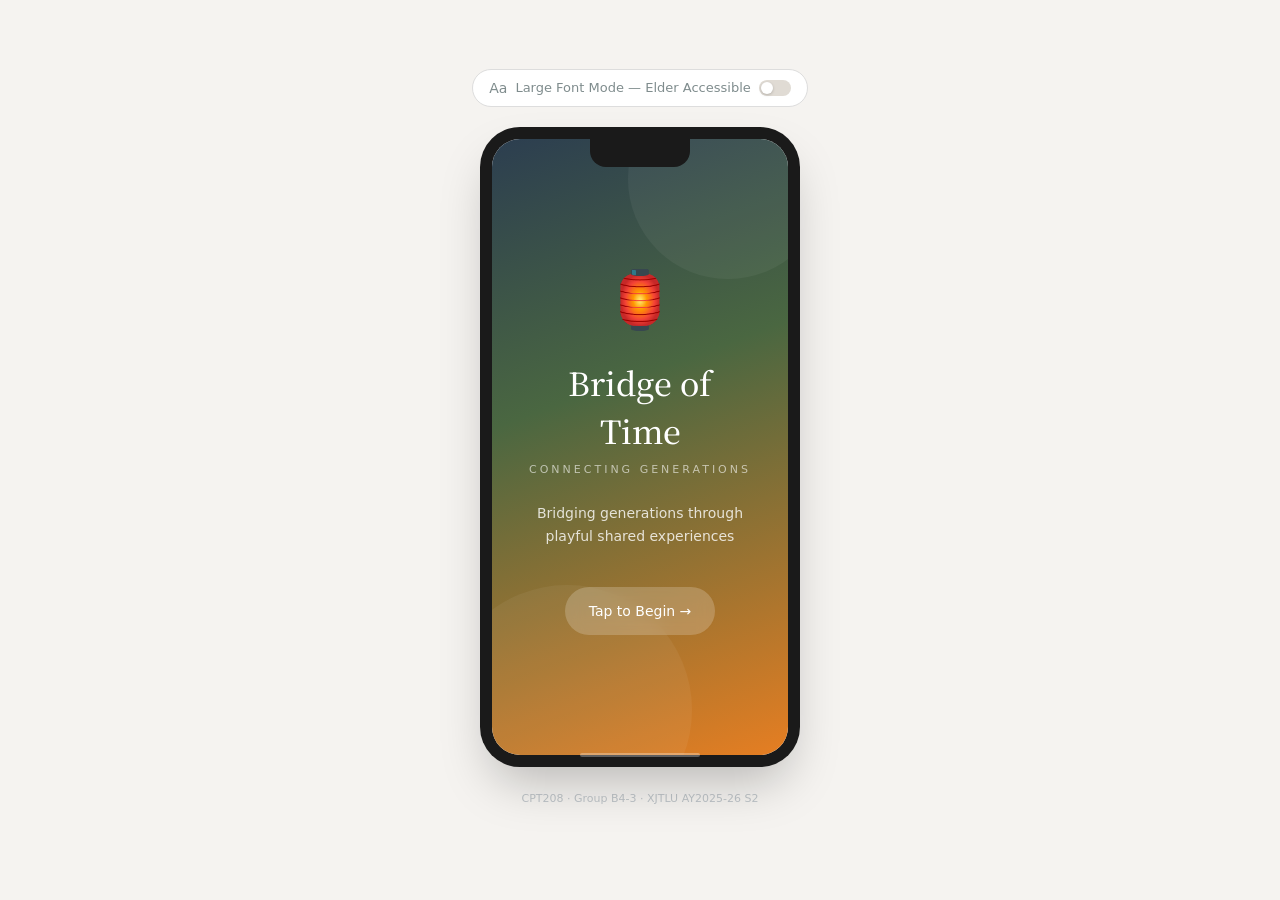
==== prototype/index.html @ b5c3f8af "Remove screen labels and navigation pills, keep only phone frame interaction" ====
<!DOCTYPE html>
  <html lang="en">
    <head>
      <meta charset="UTF-8" />
      <meta name="viewport" content="width=device-width, initial-scale=1.0" />
      <title>cpt208 time of bridge</title>
      <style>html, body { height: 100%; margin: 0; } #root { height: 100%; }</style>
      <script type="module" crossorigin src="/prototype/assets/index-Dk38SObH.js"></script>
      <link rel="stylesheet" crossorigin href="/prototype/assets/index-BLDLhWsg.css">
    </head>

    <body>
      <div id="root"></div>
    </body>
  </html>
---- prototype/assets/index-BLDLhWsg.css ----
@import"https://fonts.googleapis.com/css2?family=Noto+Serif+SC:wght@400;600;700&family=Inter:wght@300;400;500;600;700&display=swap";/*! tailwindcss v4.1.12 | MIT License | https://tailwindcss.com */@layer properties{@supports (((-webkit-hyphens:none)) and (not (margin-trim:inline))) or ((-moz-orient:inline) and (not (color:rgb(from red r g b)))){*,:before,:after,::backdrop{--tw-translate-x:0;--tw-translate-y:0;--tw-translate-z:0;--tw-rotate-x:initial;--tw-rotate-y:initial;--tw-rotate-z:initial;--tw-skew-x:initial;--tw-skew-y:initial;--tw-space-x-reverse:0;--tw-border-style:solid;--tw-gradient-position:initial;--tw-gradient-from:#0000;--tw-gradient-via:#0000;--tw-gradient-to:#0000;--tw-gradient-stops:initial;--tw-gradient-via-stops:initial;--tw-gradient-from-position:0%;--tw-gradient-via-position:50%;--tw-gradient-to-position:100%;--tw-leading:initial;--tw-font-weight:initial;--tw-tracking:initial;--tw-ordinal:initial;--tw-slashed-zero:initial;--tw-numeric-figure:initial;--tw-numeric-spacing:initial;--tw-numeric-fraction:initial;--tw-shadow:0 0 #0000;--tw-shadow-color:initial;--tw-shadow-alpha:100%;--tw-inset-shadow:0 0 #0000;--tw-inset-shadow-color:initial;--tw-inset-shadow-alpha:100%;--tw-ring-color:initial;--tw-ring-shadow:0 0 #0000;--tw-inset-ring-color:initial;--tw-inset-ring-shadow:0 0 #0000;--tw-ring-inset:initial;--tw-ring-offset-width:0px;--tw-ring-offset-color:#fff;--tw-ring-offset-shadow:0 0 #0000;--tw-outline-style:solid;--tw-backdrop-blur:initial;--tw-backdrop-brightness:initial;--tw-backdrop-contrast:initial;--tw-backdrop-grayscale:initial;--tw-backdrop-hue-rotate:initial;--tw-backdrop-invert:initial;--tw-backdrop-opacity:initial;--tw-backdrop-saturate:initial;--tw-backdrop-sepia:initial;--tw-duration:initial;--tw-ease:initial;--tw-content:"";--tw-animation-delay:0s;--tw-animation-direction:normal;--tw-animation-duration:initial;--tw-animation-fill-mode:none;--tw-animation-iteration-count:1;--tw-enter-blur:0;--tw-enter-opacity:1;--tw-enter-rotate:0;--tw-enter-scale:1;--tw-enter-translate-x:0;--tw-enter-translate-y:0;--tw-exit-blur:0;--tw-exit-opacity:1;--tw-exit-rotate:0;--tw-exit-scale:1;--tw-exit-translate-x:0;--tw-exit-translate-y:0}}}@layer theme{:root,:host{--font-sans:ui-sans-serif,system-ui,sans-serif,"Apple Color Emoji","Segoe UI Emoji","Segoe UI Symbol","Noto Color Emoji";--font-mono:ui-monospace,SFMono-Regular,Menlo,Monaco,Consolas,"Liberation Mono","Courier New",monospace;--color-gray-100:oklch(96.7% .003 264.542);--color-black:#000;--color-white:#fff;--spacing:.25rem;--container-sm:24rem;--container-lg:32rem;--text-xs:.75rem;--text-xs--line-height:calc(1/.75);--text-sm:.875rem;--text-sm--line-height:calc(1.25/.875);--text-base:1rem;--text-base--line-height: 1.5 ;--text-lg:1.125rem;--text-lg--line-height:calc(1.75/1.125);--text-xl:1.25rem;--text-2xl:1.5rem;--font-weight-normal:400;--font-weight-medium:500;--font-weight-semibold:600;--tracking-tight:-.025em;--tracking-wide:.025em;--tracking-widest:.1em;--leading-relaxed:1.625;--radius-xs:.125rem;--radius-2xl:1rem;--ease-in-out:cubic-bezier(.4,0,.2,1);--animate-pulse:pulse 2s cubic-bezier(.4,0,.6,1)infinite;--blur-sm:8px;--aspect-video:16/9;--default-transition-duration:.15s;--default-transition-timing-function:cubic-bezier(.4,0,.2,1);--default-font-family:var(--font-sans);--default-mono-font-family:var(--font-mono);--color-border:var(--border)}}@layer base{*,:after,:before,::backdrop{box-sizing:border-box;border:0 solid;margin:0;padding:0}::file-selector-button{box-sizing:border-box;border:0 solid;margin:0;padding:0}html,:host{-webkit-text-size-adjust:100%;-moz-tab-size:4;tab-size:4;line-height:1.5;font-family:var(--default-font-family,ui-sans-serif,system-ui,sans-serif,"Apple Color Emoji","Segoe UI Emoji","Segoe UI Symbol","Noto Color Emoji");font-feature-settings:var(--default-font-feature-settings,normal);font-variation-settings:var(--default-font-variation-settings,normal);-webkit-tap-highlight-color:transparent}hr{height:0;color:inherit;border-top-width:1px}abbr:where([title]){-webkit-text-decoration:underline dotted;text-decoration:underline dotted}h1,h2,h3,h4,h5,h6{font-size:inherit;font-weight:inherit}a{color:inherit;-webkit-text-decoration:inherit;text-decoration:inherit}b,strong{font-weight:bolder}code,kbd,samp,pre{font-family:var(--default-mono-font-family,ui-monospace,SFMono-Regular,Menlo,Monaco,Consolas,"Liberation Mono","Courier New",monospace);font-feature-settings:var(--default-mono-font-feature-settings,normal);font-variation-settings:var(--default-mono-font-variation-settings,normal);font-size:1em}small{font-size:80%}sub,sup{vertical-align:baseline;font-size:75%;line-height:0;position:relative}sub{bottom:-.25em}sup{top:-.5em}table{text-indent:0;border-color:inherit;border-collapse:collapse}:-moz-focusring{outline:auto}progress{vertical-align:baseline}summary{display:list-item}ol,ul,menu{list-style:none}img,svg,video,canvas,audio,iframe,embed,object{vertical-align:middle;display:block}img,video{max-width:100%;height:auto}button,input,select,optgroup,textarea{font:inherit;font-feature-settings:inherit;font-variation-settings:inherit;letter-spacing:inherit;color:inherit;opacity:1;background-color:#0000;border-radius:0}::file-selector-button{font:inherit;font-feature-settings:inherit;font-variation-settings:inherit;letter-spacing:inherit;color:inherit;opacity:1;background-color:#0000;border-radius:0}:where(select:is([multiple],[size])) optgroup{font-weight:bolder}:where(select:is([multiple],[size])) optgroup option{padding-inline-start:20px}::file-selector-button{margin-inline-end:4px}::placeholder{opacity:1}@supports (not ((-webkit-appearance:-apple-pay-button))) or (contain-intrinsic-size:1px){::placeholder{color:currentColor}@supports (color:color-mix(in lab,red,red)){::placeholder{color:color-mix(in oklab,currentcolor 50%,transparent)}}}textarea{resize:vertical}::-webkit-search-decoration{-webkit-appearance:none}::-webkit-date-and-time-value{min-height:1lh;text-align:inherit}::-webkit-datetime-edit{display:inline-flex}::-webkit-datetime-edit-fields-wrapper{padding:0}::-webkit-datetime-edit{padding-block:0}::-webkit-datetime-edit-year-field{padding-block:0}::-webkit-datetime-edit-month-field{padding-block:0}::-webkit-datetime-edit-day-field{padding-block:0}::-webkit-datetime-edit-hour-field{padding-block:0}::-webkit-datetime-edit-minute-field{padding-block:0}::-webkit-datetime-edit-second-field{padding-block:0}::-webkit-datetime-edit-millisecond-field{padding-block:0}::-webkit-datetime-edit-meridiem-field{padding-block:0}::-webkit-calendar-picker-indicator{line-height:1}:-moz-ui-invalid{box-shadow:none}button,input:where([type=button],[type=reset],[type=submit]){-webkit-appearance:button;-moz-appearance:button;appearance:button}::file-selector-button{-webkit-appearance:button;-moz-appearance:button;appearance:button}::-webkit-inner-spin-button{height:auto}::-webkit-outer-spin-button{height:auto}[hidden]:where(:not([hidden=until-found])){display:none!important}*{border-color:var(--border);outline-color:var(--ring)}@supports (color:color-mix(in lab,red,red)){*{outline-color:color-mix(in oklab,var(--ring)50%,transparent)}}body{background-color:var(--background);color:var(--foreground)}html{font-size:var(--font-size)}h1{font-size:var(--text-2xl);font-weight:var(--font-weight-medium);line-height:1.5}h2{font-size:var(--text-xl);font-weight:var(--font-weight-medium);line-height:1.5}h3{font-size:var(--text-lg);font-weight:var(--font-weight-medium);line-height:1.5}h4,label,button{font-size:var(--text-base);font-weight:var(--font-weight-medium);line-height:1.5}input{font-size:var(--text-base);font-weight:var(--font-weight-normal);line-height:1.5}}@layer components;@layer utilities{.\@container\/card-header{container:card-header/inline-size}.pointer-events-none{pointer-events:none}.invisible{visibility:hidden}.sr-only{clip:rect(0,0,0,0);white-space:nowrap;border-width:0;width:1px;height:1px;margin:-1px;padding:0;position:absolute;overflow:hidden}.absolute{position:absolute}.fixed{position:fixed}.relative{position:relative}.inset-0{inset:calc(var(--spacing)*0)}.inset-x-0{inset-inline:calc(var(--spacing)*0)}.inset-y-0{inset-block:calc(var(--spacing)*0)}.-top-12{top:calc(var(--spacing)*-12)}.top-0{top:calc(var(--spacing)*0)}.top-0\.5{top:calc(var(--spacing)*.5)}.top-1\.5{top:calc(var(--spacing)*1.5)}.top-1\/2{top:50%}.top-2{top:calc(var(--spacing)*2)}.top-3{top:calc(var(--spacing)*3)}.top-3\.5{top:calc(var(--spacing)*3.5)}.top-4{top:calc(var(--spacing)*4)}.top-12{top:calc(var(--spacing)*12)}.top-\[-60px\]{top:-60px}.top-\[1px\]{top:1px}.top-\[50\%\]{top:50%}.top-\[60\%\]{top:60%}.top-full{top:100%}.-right-12{right:calc(var(--spacing)*-12)}.right-0{right:calc(var(--spacing)*0)}.right-1{right:calc(var(--spacing)*1)}.right-2{right:calc(var(--spacing)*2)}.right-3{right:calc(var(--spacing)*3)}.right-4{right:calc(var(--spacing)*4)}.right-\[-40px\]{right:-40px}.-bottom-12{bottom:calc(var(--spacing)*-12)}.bottom-0{bottom:calc(var(--spacing)*0)}.bottom-2{bottom:calc(var(--spacing)*2)}.bottom-4{bottom:calc(var(--spacing)*4)}.bottom-\[-80px\]{bottom:-80px}.bottom-\[10px\]{bottom:10px}.-left-12{left:calc(var(--spacing)*-12)}.left-0{left:calc(var(--spacing)*0)}.left-1{left:calc(var(--spacing)*1)}.left-1\/2{left:50%}.left-2{left:calc(var(--spacing)*2)}.left-4{left:calc(var(--spacing)*4)}.left-5{left:calc(var(--spacing)*5)}.left-\[-22px\]{left:-22px}.left-\[-50px\]{left:-50px}.left-\[9px\]{left:9px}.left-\[50\%\]{left:50%}.isolate{isolation:isolate}.z-10{z-index:10}.z-20{z-index:20}.z-30{z-index:30}.z-50{z-index:50}.z-\[1\]{z-index:1}.col-start-2{grid-column-start:2}.row-span-2{grid-row:span 2/span 2}.row-start-1{grid-row-start:1}.-mx-1{margin-inline:calc(var(--spacing)*-1)}.mx-2{margin-inline:calc(var(--spacing)*2)}.mx-3\.5{margin-inline:calc(var(--spacing)*3.5)}.mx-auto{margin-inline:auto}.my-0\.5{margin-block:calc(var(--spacing)*.5)}.my-1{margin-block:calc(var(--spacing)*1)}.my-4{margin-block:calc(var(--spacing)*4)}.-mt-3{margin-top:calc(var(--spacing)*-3)}.-mt-4{margin-top:calc(var(--spacing)*-4)}.mt-0\.5{margin-top:calc(var(--spacing)*.5)}.mt-1{margin-top:calc(var(--spacing)*1)}.mt-1\.5{margin-top:calc(var(--spacing)*1.5)}.mt-2{margin-top:calc(var(--spacing)*2)}.mt-3{margin-top:calc(var(--spacing)*3)}.mt-4{margin-top:calc(var(--spacing)*4)}.mt-auto{margin-top:auto}.mr-2{margin-right:calc(var(--spacing)*2)}.mb-1{margin-bottom:calc(var(--spacing)*1)}.mb-2{margin-bottom:calc(var(--spacing)*2)}.mb-3{margin-bottom:calc(var(--spacing)*3)}.mb-4{margin-bottom:calc(var(--spacing)*4)}.mb-6{margin-bottom:calc(var(--spacing)*6)}.mb-10{margin-bottom:calc(var(--spacing)*10)}.-ml-4{margin-left:calc(var(--spacing)*-4)}.ml-1{margin-left:calc(var(--spacing)*1)}.ml-auto{margin-left:auto}.line-clamp-1{-webkit-line-clamp:1;-webkit-box-orient:vertical;display:-webkit-box;overflow:hidden}.line-clamp-2{-webkit-line-clamp:2;-webkit-box-orient:vertical;display:-webkit-box;overflow:hidden}.block{display:block}.flex{display:flex}.grid{display:grid}.hidden{display:none}.inline-block{display:inline-block}.inline-flex{display:inline-flex}.table{display:table}.table-caption{display:table-caption}.table-cell{display:table-cell}.table-row{display:table-row}.field-sizing-content{field-sizing:content}.aspect-square{aspect-ratio:1}.aspect-video{aspect-ratio:var(--aspect-video)}.size-2{width:calc(var(--spacing)*2);height:calc(var(--spacing)*2)}.size-2\.5{width:calc(var(--spacing)*2.5);height:calc(var(--spacing)*2.5)}.size-3{width:calc(var(--spacing)*3);height:calc(var(--spacing)*3)}.size-3\.5{width:calc(var(--spacing)*3.5);height:calc(var(--spacing)*3.5)}.size-4{width:calc(var(--spacing)*4);height:calc(var(--spacing)*4)}.size-7{width:calc(var(--spacing)*7);height:calc(var(--spacing)*7)}.size-8{width:calc(var(--spacing)*8);height:calc(var(--spacing)*8)}.size-9{width:calc(var(--spacing)*9);height:calc(var(--spacing)*9)}.size-10{width:calc(var(--spacing)*10);height:calc(var(--spacing)*10)}.size-full{width:100%;height:100%}.h-1\.5{height:calc(var(--spacing)*1.5)}.h-2{height:calc(var(--spacing)*2)}.h-2\.5{height:calc(var(--spacing)*2.5)}.h-3{height:calc(var(--spacing)*3)}.h-4{height:calc(var(--spacing)*4)}.h-5{height:calc(var(--spacing)*5)}.h-7{height:calc(var(--spacing)*7)}.h-8{height:calc(var(--spacing)*8)}.h-9{height:calc(var(--spacing)*9)}.h-10{height:calc(var(--spacing)*10)}.h-12{height:calc(var(--spacing)*12)}.h-\[1\.15rem\]{height:1.15rem}.h-\[4px\]{height:4px}.h-\[14px\]{height:14px}.h-\[28px\]{height:28px}.h-\[100px\]{height:100px}.h-\[200px\]{height:200px}.h-\[250px\]{height:250px}.h-\[calc\(100\%-1px\)\]{height:calc(100% - 1px)}.h-\[var\(--radix-navigation-menu-viewport-height\)\]{height:var(--radix-navigation-menu-viewport-height)}.h-\[var\(--radix-select-trigger-height\)\]{height:var(--radix-select-trigger-height)}.h-auto{height:auto}.h-full{height:100%}.h-px{height:1px}.h-svh{height:100svh}.max-h-\(--radix-context-menu-content-available-height\){max-height:var(--radix-context-menu-content-available-height)}.max-h-\(--radix-dropdown-menu-content-available-height\){max-height:var(--radix-dropdown-menu-content-available-height)}.max-h-\(--radix-select-content-available-height\){max-height:var(--radix-select-content-available-height)}.max-h-\[300px\]{max-height:300px}.min-h-0{min-height:calc(var(--spacing)*0)}.min-h-4{min-height:calc(var(--spacing)*4)}.min-h-16{min-height:calc(var(--spacing)*16)}.min-h-screen{min-height:100vh}.min-h-svh{min-height:100svh}.w-\(--sidebar-width\){width:var(--sidebar-width)}.w-0{width:calc(var(--spacing)*0)}.w-1{width:calc(var(--spacing)*1)}.w-2{width:calc(var(--spacing)*2)}.w-2\.5{width:calc(var(--spacing)*2.5)}.w-3{width:calc(var(--spacing)*3)}.w-3\/4{width:75%}.w-4{width:calc(var(--spacing)*4)}.w-5{width:calc(var(--spacing)*5)}.w-8{width:calc(var(--spacing)*8)}.w-9{width:calc(var(--spacing)*9)}.w-64{width:calc(var(--spacing)*64)}.w-72{width:calc(var(--spacing)*72)}.w-\[2px\]{width:2px}.w-\[14px\]{width:14px}.w-\[100px\]{width:100px}.w-\[120px\]{width:120px}.w-\[200px\]{width:200px}.w-\[250px\]{width:250px}.w-auto{width:auto}.w-fit{width:fit-content}.w-full{width:100%}.w-max{width:max-content}.w-px{width:1px}.max-w-\(--skeleton-width\){max-width:var(--skeleton-width)}.max-w-\[340px\]{max-width:340px}.max-w-\[calc\(100\%-2rem\)\]{max-width:calc(100% - 2rem)}.max-w-max{max-width:max-content}.min-w-0{min-width:calc(var(--spacing)*0)}.min-w-5{min-width:calc(var(--spacing)*5)}.min-w-8{min-width:calc(var(--spacing)*8)}.min-w-9{min-width:calc(var(--spacing)*9)}.min-w-10{min-width:calc(var(--spacing)*10)}.min-w-\[8rem\]{min-width:8rem}.min-w-\[12rem\]{min-width:12rem}.min-w-\[var\(--radix-select-trigger-width\)\]{min-width:var(--radix-select-trigger-width)}.flex-1{flex:1}.flex-shrink-0,.shrink-0{flex-shrink:0}.grow{flex-grow:1}.grow-0{flex-grow:0}.basis-full{flex-basis:100%}.caption-bottom{caption-side:bottom}.border-collapse{border-collapse:collapse}.origin-\(--radix-context-menu-content-transform-origin\){transform-origin:var(--radix-context-menu-content-transform-origin)}.origin-\(--radix-dropdown-menu-content-transform-origin\){transform-origin:var(--radix-dropdown-menu-content-transform-origin)}.origin-\(--radix-hover-card-content-transform-origin\){transform-origin:var(--radix-hover-card-content-transform-origin)}.origin-\(--radix-menubar-content-transform-origin\){transform-origin:var(--radix-menubar-content-transform-origin)}.origin-\(--radix-popover-content-transform-origin\){transform-origin:var(--radix-popover-content-transform-origin)}.origin-\(--radix-select-content-transform-origin\){transform-origin:var(--radix-select-content-transform-origin)}.origin-\(--radix-tooltip-content-transform-origin\){transform-origin:var(--radix-tooltip-content-transform-origin)}.-translate-x-1\/2{--tw-translate-x: -50% ;translate:var(--tw-translate-x)var(--tw-translate-y)}.-translate-x-px{--tw-translate-x:-1px;translate:var(--tw-translate-x)var(--tw-translate-y)}.translate-x-\[-50\%\]{--tw-translate-x:-50%;translate:var(--tw-translate-x)var(--tw-translate-y)}.translate-x-px{--tw-translate-x:1px;translate:var(--tw-translate-x)var(--tw-translate-y)}.-translate-y-1\/2{--tw-translate-y: -50% ;translate:var(--tw-translate-x)var(--tw-translate-y)}.translate-y-0\.5{--tw-translate-y:calc(var(--spacing)*.5);translate:var(--tw-translate-x)var(--tw-translate-y)}.translate-y-\[-50\%\]{--tw-translate-y:-50%;translate:var(--tw-translate-x)var(--tw-translate-y)}.translate-y-\[calc\(-50\%_-_2px\)\]{--tw-translate-y: calc(-50% - 2px) ;translate:var(--tw-translate-x)var(--tw-translate-y)}.rotate-45{rotate:45deg}.rotate-90{rotate:90deg}.transform{transform:var(--tw-rotate-x,)var(--tw-rotate-y,)var(--tw-rotate-z,)var(--tw-skew-x,)var(--tw-skew-y,)}.animate-caret-blink{animation:1.25s ease-out infinite caret-blink}.animate-in{animation:enter var(--tw-animation-duration,var(--tw-duration,.15s))var(--tw-ease,ease)var(--tw-animation-delay,0s)var(--tw-animation-iteration-count,1)var(--tw-animation-direction,normal)var(--tw-animation-fill-mode,none)}.animate-pulse{animation:var(--animate-pulse)}.cursor-default{cursor:default}.cursor-pointer{cursor:pointer}.touch-none{touch-action:none}.resize-none{resize:none}.scroll-my-1{scroll-margin-block:calc(var(--spacing)*1)}.scroll-py-1{scroll-padding-block:calc(var(--spacing)*1)}.list-none{list-style-type:none}.auto-rows-min{grid-auto-rows:min-content}.grid-cols-2{grid-template-columns:repeat(2,minmax(0,1fr))}.grid-cols-\[0_1fr\]{grid-template-columns:0 1fr}.grid-rows-\[auto_auto\]{grid-template-rows:auto auto}.flex-col{flex-direction:column}.flex-col-reverse{flex-direction:column-reverse}.flex-row{flex-direction:row}.flex-wrap{flex-wrap:wrap}.items-center{align-items:center}.items-end{align-items:flex-end}.items-start{align-items:flex-start}.items-stretch{align-items:stretch}.justify-around{justify-content:space-around}.justify-between{justify-content:space-between}.justify-center{justify-content:center}.justify-items-start{justify-items:start}.gap-0\.5{gap:calc(var(--spacing)*.5)}.gap-1{gap:calc(var(--spacing)*1)}.gap-1\.5{gap:calc(var(--spacing)*1.5)}.gap-2{gap:calc(var(--spacing)*2)}.gap-2\.5{gap:calc(var(--spacing)*2.5)}.gap-3{gap:calc(var(--spacing)*3)}.gap-4{gap:calc(var(--spacing)*4)}.gap-6{gap:calc(var(--spacing)*6)}:where(.space-x-1>:not(:last-child)){--tw-space-x-reverse:0;margin-inline-start:calc(calc(var(--spacing)*1)*var(--tw-space-x-reverse));margin-inline-end:calc(calc(var(--spacing)*1)*calc(1 - var(--tw-space-x-reverse)))}.gap-y-0\.5{row-gap:calc(var(--spacing)*.5)}.self-start{align-self:flex-start}.justify-self-end{justify-self:flex-end}.overflow-auto{overflow:auto}.overflow-hidden{overflow:hidden}.overflow-x-auto{overflow-x:auto}.overflow-x-hidden{overflow-x:hidden}.overflow-y-auto{overflow-y:auto}.rounded-2xl{border-radius:var(--radius-2xl)}.rounded-\[2px\]{border-radius:2px}.rounded-\[4px\]{border-radius:4px}.rounded-\[28px\]{border-radius:28px}.rounded-\[40px\]{border-radius:40px}.rounded-\[inherit\]{border-radius:inherit}.rounded-full{border-radius:3.40282e38px}.rounded-lg{border-radius:var(--radius)}.rounded-md{border-radius:calc(var(--radius) - 2px)}.rounded-none{border-radius:0}.rounded-sm{border-radius:calc(var(--radius) - 4px)}.rounded-xl{border-radius:calc(var(--radius) + 4px)}.rounded-xs{border-radius:var(--radius-xs)}.rounded-tl-sm{border-top-left-radius:calc(var(--radius) - 4px)}.rounded-b-2xl{border-bottom-right-radius:var(--radius-2xl);border-bottom-left-radius:var(--radius-2xl)}.border{border-style:var(--tw-border-style);border-width:1px}.border-0{border-style:var(--tw-border-style);border-width:0}.border-2{border-style:var(--tw-border-style);border-width:2px}.border-\[1\.5px\]{border-style:var(--tw-border-style);border-width:1.5px}.border-y{border-block-style:var(--tw-border-style);border-block-width:1px}.border-t{border-top-style:var(--tw-border-style);border-top-width:1px}.border-r{border-right-style:var(--tw-border-style);border-right-width:1px}.border-b{border-bottom-style:var(--tw-border-style);border-bottom-width:1px}.border-l{border-left-style:var(--tw-border-style);border-left-width:1px}.border-dashed{--tw-border-style:dashed;border-style:dashed}.border-solid{--tw-border-style:solid;border-style:solid}.border-\(--color-border\){border-color:var(--color-border)}.border-\[\#8e44ad\]\/30{border-color:#8e44ad4d}.border-\[\#e67e22\]{border-color:#e67e22}.border-\[\#e67e22\]\/20{border-color:#e67e2233}.border-\[\#e67e22\]\/30{border-color:#e67e224d}.border-\[\#eee\]{border-color:#eee}.border-\[\#faf8f5\]{border-color:#faf8f5}.border-border\/50{border-color:var(--border)}@supports (color:color-mix(in lab,red,red)){.border-border\/50{border-color:color-mix(in oklab,var(--border)50%,transparent)}}.border-input{border-color:var(--input)}.border-primary{border-color:var(--primary)}.border-sidebar-border{border-color:var(--sidebar-border)}.border-transparent{border-color:#0000}.border-t-transparent{border-top-color:#0000}.border-l-transparent{border-left-color:#0000}.bg-\(--color-bg\){background-color:var(--color-bg)}.bg-\[\#1a1a1a\]{background-color:#1a1a1a}.bg-\[\#2c3e50\]{background-color:#2c3e50}.bg-\[\#8e44ad\]{background-color:#8e44ad}.bg-\[\#27ae60\]{background-color:#27ae60}.bg-\[\#e67e22\]{background-color:#e67e22}.bg-\[\#e67e22\]\/20{background-color:#e67e2233}.bg-\[\#e74c3c\]{background-color:#e74c3c}.bg-\[\#ecf0f1\]{background-color:#ecf0f1}.bg-\[\#f0faf4\]{background-color:#f0faf4}.bg-\[\#f5f3f0\]{background-color:#f5f3f0}.bg-\[\#f9f0ff\]{background-color:#f9f0ff}.bg-\[\#faf8f5\]{background-color:#faf8f5}.bg-\[\#fff3e0\]{background-color:#fff3e0}.bg-\[\#fff8f0\]{background-color:#fff8f0}.bg-accent{background-color:var(--accent)}.bg-background{background-color:var(--background)}.bg-black\/30{background-color:#0000004d}@supports (color:color-mix(in lab,red,red)){.bg-black\/30{background-color:color-mix(in oklab,var(--color-black)30%,transparent)}}.bg-black\/40{background-color:#0006}@supports (color:color-mix(in lab,red,red)){.bg-black\/40{background-color:color-mix(in oklab,var(--color-black)40%,transparent)}}.bg-black\/50{background-color:#00000080}@supports (color:color-mix(in lab,red,red)){.bg-black\/50{background-color:color-mix(in oklab,var(--color-black)50%,transparent)}}.bg-black\/80{background-color:#000c}@supports (color:color-mix(in lab,red,red)){.bg-black\/80{background-color:color-mix(in oklab,var(--color-black)80%,transparent)}}.bg-border{background-color:var(--border)}.bg-card{background-color:var(--card)}.bg-destructive{background-color:var(--destructive)}.bg-foreground{background-color:var(--foreground)}.bg-gray-100{background-color:var(--color-gray-100)}.bg-input-background{background-color:var(--input-background)}.bg-muted,.bg-muted\/50{background-color:var(--muted)}@supports (color:color-mix(in lab,red,red)){.bg-muted\/50{background-color:color-mix(in oklab,var(--muted)50%,transparent)}}.bg-popover{background-color:var(--popover)}.bg-primary,.bg-primary\/20{background-color:var(--primary)}@supports (color:color-mix(in lab,red,red)){.bg-primary\/20{background-color:color-mix(in oklab,var(--primary)20%,transparent)}}.bg-secondary{background-color:var(--secondary)}.bg-sidebar{background-color:var(--sidebar)}.bg-sidebar-border{background-color:var(--sidebar-border)}.bg-transparent{background-color:#0000}.bg-white{background-color:var(--color-white)}.bg-white\/5{background-color:#ffffff0d}@supports (color:color-mix(in lab,red,red)){.bg-white\/5{background-color:color-mix(in oklab,var(--color-white)5%,transparent)}}.bg-white\/20{background-color:#fff3}@supports (color:color-mix(in lab,red,red)){.bg-white\/20{background-color:color-mix(in oklab,var(--color-white)20%,transparent)}}.bg-white\/30{background-color:#ffffff4d}@supports (color:color-mix(in lab,red,red)){.bg-white\/30{background-color:color-mix(in oklab,var(--color-white)30%,transparent)}}.bg-gradient-to-r{--tw-gradient-position:to right in oklab;background-image:linear-gradient(var(--tw-gradient-stops))}.bg-gradient-to-t{--tw-gradient-position:to top in oklab;background-image:linear-gradient(var(--tw-gradient-stops))}.from-black\/50{--tw-gradient-from:#00000080}@supports (color:color-mix(in lab,red,red)){.from-black\/50{--tw-gradient-from:color-mix(in oklab,var(--color-black)50%,transparent)}}.from-black\/50{--tw-gradient-stops:var(--tw-gradient-via-stops,var(--tw-gradient-position),var(--tw-gradient-from)var(--tw-gradient-from-position),var(--tw-gradient-to)var(--tw-gradient-to-position))}.from-black\/60{--tw-gradient-from:#0009}@supports (color:color-mix(in lab,red,red)){.from-black\/60{--tw-gradient-from:color-mix(in oklab,var(--color-black)60%,transparent)}}.from-black\/60{--tw-gradient-stops:var(--tw-gradient-via-stops,var(--tw-gradient-position),var(--tw-gradient-from)var(--tw-gradient-from-position),var(--tw-gradient-to)var(--tw-gradient-to-position))}.to-transparent{--tw-gradient-to:transparent;--tw-gradient-stops:var(--tw-gradient-via-stops,var(--tw-gradient-position),var(--tw-gradient-from)var(--tw-gradient-from-position),var(--tw-gradient-to)var(--tw-gradient-to-position))}.fill-current{fill:currentColor}.fill-primary{fill:var(--primary)}.object-cover{object-fit:cover}.p-0{padding:calc(var(--spacing)*0)}.p-1{padding:calc(var(--spacing)*1)}.p-2{padding:calc(var(--spacing)*2)}.p-3{padding:calc(var(--spacing)*3)}.p-4{padding:calc(var(--spacing)*4)}.p-5{padding:calc(var(--spacing)*5)}.p-6{padding:calc(var(--spacing)*6)}.p-\[3px\]{padding:3px}.p-px{padding:1px}.px-1{padding-inline:calc(var(--spacing)*1)}.px-1\.5{padding-inline:calc(var(--spacing)*1.5)}.px-2{padding-inline:calc(var(--spacing)*2)}.px-2\.5{padding-inline:calc(var(--spacing)*2.5)}.px-3{padding-inline:calc(var(--spacing)*3)}.px-4{padding-inline:calc(var(--spacing)*4)}.px-5{padding-inline:calc(var(--spacing)*5)}.px-6{padding-inline:calc(var(--spacing)*6)}.px-8{padding-inline:calc(var(--spacing)*8)}.py-0\.5{padding-block:calc(var(--spacing)*.5)}.py-1{padding-block:calc(var(--spacing)*1)}.py-1\.5{padding-block:calc(var(--spacing)*1.5)}.py-2{padding-block:calc(var(--spacing)*2)}.py-3{padding-block:calc(var(--spacing)*3)}.py-4{padding-block:calc(var(--spacing)*4)}.py-5{padding-block:calc(var(--spacing)*5)}.py-6{padding-block:calc(var(--spacing)*6)}.pt-0{padding-top:calc(var(--spacing)*0)}.pt-1{padding-top:calc(var(--spacing)*1)}.pt-3{padding-top:calc(var(--spacing)*3)}.pt-4{padding-top:calc(var(--spacing)*4)}.pt-6{padding-top:calc(var(--spacing)*6)}.pt-12{padding-top:calc(var(--spacing)*12)}.pr-2{padding-right:calc(var(--spacing)*2)}.pr-2\.5{padding-right:calc(var(--spacing)*2.5)}.pr-8{padding-right:calc(var(--spacing)*8)}.pb-3{padding-bottom:calc(var(--spacing)*3)}.pb-4{padding-bottom:calc(var(--spacing)*4)}.pb-5{padding-bottom:calc(var(--spacing)*5)}.pb-6{padding-bottom:calc(var(--spacing)*6)}.pl-2{padding-left:calc(var(--spacing)*2)}.pl-4{padding-left:calc(var(--spacing)*4)}.pl-6{padding-left:calc(var(--spacing)*6)}.pl-8{padding-left:calc(var(--spacing)*8)}.text-center{text-align:center}.text-left{text-align:left}.text-right{text-align:right}.align-middle{vertical-align:middle}.font-mono{font-family:var(--font-mono)}.text-base{font-size:var(--text-base);line-height:var(--tw-leading,var(--text-base--line-height))}.text-lg{font-size:var(--text-lg);line-height:var(--tw-leading,var(--text-lg--line-height))}.text-sm{font-size:var(--text-sm);line-height:var(--tw-leading,var(--text-sm--line-height))}.text-xs{font-size:var(--text-xs);line-height:var(--tw-leading,var(--text-xs--line-height))}.text-\[0\.8rem\]{font-size:.8rem}.text-\[11px\]{font-size:11px}.text-\[13px\]{font-size:13px}.leading-none{--tw-leading:1;line-height:1}.font-medium{--tw-font-weight:var(--font-weight-medium);font-weight:var(--font-weight-medium)}.font-normal{--tw-font-weight:var(--font-weight-normal);font-weight:var(--font-weight-normal)}.font-semibold{--tw-font-weight:var(--font-weight-semibold);font-weight:var(--font-weight-semibold)}.tracking-\[2px\]{--tw-tracking:2px;letter-spacing:2px}.tracking-tight{--tw-tracking:var(--tracking-tight);letter-spacing:var(--tracking-tight)}.tracking-wide{--tw-tracking:var(--tracking-wide);letter-spacing:var(--tracking-wide)}.tracking-widest{--tw-tracking:var(--tracking-widest);letter-spacing:var(--tracking-widest)}.text-balance{text-wrap:balance}.break-words{overflow-wrap:break-word}.whitespace-nowrap{white-space:nowrap}.text-\[\#2c3e50\]{color:#2c3e50}.text-\[\#7f8c8d\]{color:#7f8c8d}.text-\[\#8e44ad\]{color:#8e44ad}.text-\[\#27ae60\]{color:#27ae60}.text-\[\#bdc3c7\]{color:#bdc3c7}.text-\[\#e67e22\]{color:#e67e22}.text-\[\#e74c3c\]{color:#e74c3c}.text-accent-foreground{color:var(--accent-foreground)}.text-card-foreground{color:var(--card-foreground)}.text-current{color:currentColor}.text-destructive{color:var(--destructive)}.text-foreground{color:var(--foreground)}.text-muted-foreground{color:var(--muted-foreground)}.text-popover-foreground{color:var(--popover-foreground)}.text-primary{color:var(--primary)}.text-primary-foreground{color:var(--primary-foreground)}.text-secondary-foreground{color:var(--secondary-foreground)}.text-sidebar-foreground,.text-sidebar-foreground\/70{color:var(--sidebar-foreground)}@supports (color:color-mix(in lab,red,red)){.text-sidebar-foreground\/70{color:color-mix(in oklab,var(--sidebar-foreground)70%,transparent)}}.text-white{color:var(--color-white)}.text-white\/60{color:#fff9}@supports (color:color-mix(in lab,red,red)){.text-white\/60{color:color-mix(in oklab,var(--color-white)60%,transparent)}}.text-white\/70{color:#ffffffb3}@supports (color:color-mix(in lab,red,red)){.text-white\/70{color:color-mix(in oklab,var(--color-white)70%,transparent)}}.text-white\/75{color:#ffffffbf}@supports (color:color-mix(in lab,red,red)){.text-white\/75{color:color-mix(in oklab,var(--color-white)75%,transparent)}}.text-white\/80{color:#fffc}@supports (color:color-mix(in lab,red,red)){.text-white\/80{color:color-mix(in oklab,var(--color-white)80%,transparent)}}.text-white\/90{color:#ffffffe6}@supports (color:color-mix(in lab,red,red)){.text-white\/90{color:color-mix(in oklab,var(--color-white)90%,transparent)}}.uppercase{text-transform:uppercase}.tabular-nums{--tw-numeric-spacing:tabular-nums;font-variant-numeric:var(--tw-ordinal,)var(--tw-slashed-zero,)var(--tw-numeric-figure,)var(--tw-numeric-spacing,)var(--tw-numeric-fraction,)}.line-through{text-decoration-line:line-through}.underline-offset-4{text-underline-offset:4px}.opacity-30{opacity:.3}.opacity-50{opacity:.5}.opacity-70{opacity:.7}.shadow{--tw-shadow:0 1px 3px 0 var(--tw-shadow-color,#0000001a),0 1px 2px -1px var(--tw-shadow-color,#0000001a);box-shadow:var(--tw-inset-shadow),var(--tw-inset-ring-shadow),var(--tw-ring-offset-shadow),var(--tw-ring-shadow),var(--tw-shadow)}.shadow-2xl{--tw-shadow:0 25px 50px -12px var(--tw-shadow-color,#00000040);box-shadow:var(--tw-inset-shadow),var(--tw-inset-ring-shadow),var(--tw-ring-offset-shadow),var(--tw-ring-shadow),var(--tw-shadow)}.shadow-\[0_0_0_1px_hsl\(var\(--sidebar-border\)\)\]{--tw-shadow:0 0 0 1px var(--tw-shadow-color,hsl(var(--sidebar-border)));box-shadow:var(--tw-inset-shadow),var(--tw-inset-ring-shadow),var(--tw-ring-offset-shadow),var(--tw-ring-shadow),var(--tw-shadow)}.shadow-lg{--tw-shadow:0 10px 15px -3px var(--tw-shadow-color,#0000001a),0 4px 6px -4px var(--tw-shadow-color,#0000001a);box-shadow:var(--tw-inset-shadow),var(--tw-inset-ring-shadow),var(--tw-ring-offset-shadow),var(--tw-ring-shadow),var(--tw-shadow)}.shadow-md{--tw-shadow:0 4px 6px -1px var(--tw-shadow-color,#0000001a),0 2px 4px -2px var(--tw-shadow-color,#0000001a);box-shadow:var(--tw-inset-shadow),var(--tw-inset-ring-shadow),var(--tw-ring-offset-shadow),var(--tw-ring-shadow),var(--tw-shadow)}.shadow-none{--tw-shadow:0 0 #0000;box-shadow:var(--tw-inset-shadow),var(--tw-inset-ring-shadow),var(--tw-ring-offset-shadow),var(--tw-ring-shadow),var(--tw-shadow)}.shadow-sm{--tw-shadow:0 1px 3px 0 var(--tw-shadow-color,#0000001a),0 1px 2px -1px var(--tw-shadow-color,#0000001a);box-shadow:var(--tw-inset-shadow),var(--tw-inset-ring-shadow),var(--tw-ring-offset-shadow),var(--tw-ring-shadow),var(--tw-shadow)}.shadow-xl{--tw-shadow:0 20px 25px -5px var(--tw-shadow-color,#0000001a),0 8px 10px -6px var(--tw-shadow-color,#0000001a);box-shadow:var(--tw-inset-shadow),var(--tw-inset-ring-shadow),var(--tw-ring-offset-shadow),var(--tw-ring-shadow),var(--tw-shadow)}.shadow-xs{--tw-shadow:0 1px 2px 0 var(--tw-shadow-color,#0000000d);box-shadow:var(--tw-inset-shadow),var(--tw-inset-ring-shadow),var(--tw-ring-offset-shadow),var(--tw-ring-shadow),var(--tw-shadow)}.ring-0{--tw-ring-shadow:var(--tw-ring-inset,)0 0 0 calc(0px + var(--tw-ring-offset-width))var(--tw-ring-color,currentcolor);box-shadow:var(--tw-inset-shadow),var(--tw-inset-ring-shadow),var(--tw-ring-offset-shadow),var(--tw-ring-shadow),var(--tw-shadow)}.ring-ring\/50{--tw-ring-color:var(--ring)}@supports (color:color-mix(in lab,red,red)){.ring-ring\/50{--tw-ring-color:color-mix(in oklab,var(--ring)50%,transparent)}}.ring-sidebar-ring{--tw-ring-color:var(--sidebar-ring)}.ring-offset-background{--tw-ring-offset-color:var(--background)}.outline-hidden{--tw-outline-style:none;outline-style:none}@media(forced-colors:active){.outline-hidden{outline-offset:2px;outline:2px solid #0000}}.outline{outline-style:var(--tw-outline-style);outline-width:1px}.backdrop-blur-sm{--tw-backdrop-blur:blur(var(--blur-sm));-webkit-backdrop-filter:var(--tw-backdrop-blur,)var(--tw-backdrop-brightness,)var(--tw-backdrop-contrast,)var(--tw-backdrop-grayscale,)var(--tw-backdrop-hue-rotate,)var(--tw-backdrop-invert,)var(--tw-backdrop-opacity,)var(--tw-backdrop-saturate,)var(--tw-backdrop-sepia,);backdrop-filter:var(--tw-backdrop-blur,)var(--tw-backdrop-brightness,)var(--tw-backdrop-contrast,)var(--tw-backdrop-grayscale,)var(--tw-backdrop-hue-rotate,)var(--tw-backdrop-invert,)var(--tw-backdrop-opacity,)var(--tw-backdrop-saturate,)var(--tw-backdrop-sepia,)}.transition{transition-property:color,background-color,border-color,outline-color,text-decoration-color,fill,stroke,--tw-gradient-from,--tw-gradient-via,--tw-gradient-to,opacity,box-shadow,transform,translate,scale,rotate,filter,-webkit-backdrop-filter,backdrop-filter,display,visibility,content-visibility,overlay,pointer-events;transition-timing-function:var(--tw-ease,var(--default-transition-timing-function));transition-duration:var(--tw-duration,var(--default-transition-duration))}.transition-\[color\,box-shadow\]{transition-property:color,box-shadow;transition-timing-function:var(--tw-ease,var(--default-transition-timing-function));transition-duration:var(--tw-duration,var(--default-transition-duration))}.transition-\[left\,right\,width\]{transition-property:left,right,width;transition-timing-function:var(--tw-ease,var(--default-transition-timing-function));transition-duration:var(--tw-duration,var(--default-transition-duration))}.transition-\[margin\,opacity\]{transition-property:margin,opacity;transition-timing-function:var(--tw-ease,var(--default-transition-timing-function));transition-duration:var(--tw-duration,var(--default-transition-duration))}.transition-\[width\,height\,padding\]{transition-property:width,height,padding;transition-timing-function:var(--tw-ease,var(--default-transition-timing-function));transition-duration:var(--tw-duration,var(--default-transition-duration))}.transition-\[width\]{transition-property:width;transition-timing-function:var(--tw-ease,var(--default-transition-timing-function));transition-duration:var(--tw-duration,var(--default-transition-duration))}.transition-all{transition-property:all;transition-timing-function:var(--tw-ease,var(--default-transition-timing-function));transition-duration:var(--tw-duration,var(--default-transition-duration))}.transition-colors{transition-property:color,background-color,border-color,outline-color,text-decoration-color,fill,stroke,--tw-gradient-from,--tw-gradient-via,--tw-gradient-to;transition-timing-function:var(--tw-ease,var(--default-transition-timing-function));transition-duration:var(--tw-duration,var(--default-transition-duration))}.transition-opacity{transition-property:opacity;transition-timing-function:var(--tw-ease,var(--default-transition-timing-function));transition-duration:var(--tw-duration,var(--default-transition-duration))}.transition-shadow{transition-property:box-shadow;transition-timing-function:var(--tw-ease,var(--default-transition-timing-function));transition-duration:var(--tw-duration,var(--default-transition-duration))}.transition-transform{transition-property:transform,translate,scale,rotate;transition-timing-function:var(--tw-ease,var(--default-transition-timing-function));transition-duration:var(--tw-duration,var(--default-transition-duration))}.transition-none{transition-property:none}.duration-200{--tw-duration:.2s;transition-duration:.2s}.duration-300{--tw-duration:.3s;transition-duration:.3s}.duration-1000{--tw-duration:1s;transition-duration:1s}.ease-in-out{--tw-ease:var(--ease-in-out);transition-timing-function:var(--ease-in-out)}.ease-linear{--tw-ease:linear;transition-timing-function:linear}.fade-in-0{--tw-enter-opacity:0}.outline-none{--tw-outline-style:none;outline-style:none}.select-none{-webkit-user-select:none;user-select:none}.zoom-in-95{--tw-enter-scale:.95}.group-focus-within\/menu-item\:opacity-100:is(:where(.group\/menu-item):focus-within *){opacity:1}@media(hover:hover){.group-hover\/menu-item\:opacity-100:is(:where(.group\/menu-item):hover *){opacity:1}}.group-has-data-\[sidebar\=menu-action\]\/menu-item\:pr-8:is(:where(.group\/menu-item):has([data-sidebar=menu-action]) *){padding-right:calc(var(--spacing)*8)}.group-data-\[collapsible\=icon\]\:-mt-8:is(:where(.group)[data-collapsible=icon] *){margin-top:calc(var(--spacing)*-8)}.group-data-\[collapsible\=icon\]\:hidden:is(:where(.group)[data-collapsible=icon] *){display:none}.group-data-\[collapsible\=icon\]\:size-8\!:is(:where(.group)[data-collapsible=icon] *){width:calc(var(--spacing)*8)!important;height:calc(var(--spacing)*8)!important}.group-data-\[collapsible\=icon\]\:w-\(--sidebar-width-icon\):is(:where(.group)[data-collapsible=icon] *){width:var(--sidebar-width-icon)}.group-data-\[collapsible\=icon\]\:w-\[calc\(var\(--sidebar-width-icon\)\+\(--spacing\(4\)\)\)\]:is(:where(.group)[data-collapsible=icon] *){width:calc(var(--sidebar-width-icon) + (calc(var(--spacing)*4)))}.group-data-\[collapsible\=icon\]\:w-\[calc\(var\(--sidebar-width-icon\)\+\(--spacing\(4\)\)\+2px\)\]:is(:where(.group)[data-collapsible=icon] *){width:calc(var(--sidebar-width-icon) + (calc(var(--spacing)*4)) + 2px)}.group-data-\[collapsible\=icon\]\:overflow-hidden:is(:where(.group)[data-collapsible=icon] *){overflow:hidden}.group-data-\[collapsible\=icon\]\:p-0\!:is(:where(.group)[data-collapsible=icon] *){padding:calc(var(--spacing)*0)!important}.group-data-\[collapsible\=icon\]\:p-2\!:is(:where(.group)[data-collapsible=icon] *){padding:calc(var(--spacing)*2)!important}.group-data-\[collapsible\=icon\]\:opacity-0:is(:where(.group)[data-collapsible=icon] *){opacity:0}.group-data-\[collapsible\=offcanvas\]\:right-\[calc\(var\(--sidebar-width\)\*-1\)\]:is(:where(.group)[data-collapsible=offcanvas] *){right:calc(var(--sidebar-width)*-1)}.group-data-\[collapsible\=offcanvas\]\:left-\[calc\(var\(--sidebar-width\)\*-1\)\]:is(:where(.group)[data-collapsible=offcanvas] *){left:calc(var(--sidebar-width)*-1)}.group-data-\[collapsible\=offcanvas\]\:w-0:is(:where(.group)[data-collapsible=offcanvas] *){width:calc(var(--spacing)*0)}.group-data-\[collapsible\=offcanvas\]\:translate-x-0:is(:where(.group)[data-collapsible=offcanvas] *){--tw-translate-x:calc(var(--spacing)*0);translate:var(--tw-translate-x)var(--tw-translate-y)}.group-data-\[disabled\=true\]\:pointer-events-none:is(:where(.group)[data-disabled=true] *){pointer-events:none}.group-data-\[disabled\=true\]\:opacity-50:is(:where(.group)[data-disabled=true] *){opacity:.5}.group-data-\[side\=left\]\:-right-4:is(:where(.group)[data-side=left] *){right:calc(var(--spacing)*-4)}.group-data-\[side\=left\]\:border-r:is(:where(.group)[data-side=left] *){border-right-style:var(--tw-border-style);border-right-width:1px}.group-data-\[side\=right\]\:left-0:is(:where(.group)[data-side=right] *){left:calc(var(--spacing)*0)}.group-data-\[side\=right\]\:rotate-180:is(:where(.group)[data-side=right] *){rotate:180deg}.group-data-\[side\=right\]\:border-l:is(:where(.group)[data-side=right] *){border-left-style:var(--tw-border-style);border-left-width:1px}.group-data-\[state\=open\]\:rotate-180:is(:where(.group)[data-state=open] *){rotate:180deg}.group-data-\[variant\=floating\]\:rounded-lg:is(:where(.group)[data-variant=floating] *){border-radius:var(--radius)}.group-data-\[variant\=floating\]\:border:is(:where(.group)[data-variant=floating] *){border-style:var(--tw-border-style);border-width:1px}.group-data-\[variant\=floating\]\:border-sidebar-border:is(:where(.group)[data-variant=floating] *){border-color:var(--sidebar-border)}.group-data-\[variant\=floating\]\:shadow-sm:is(:where(.group)[data-variant=floating] *){--tw-shadow:0 1px 3px 0 var(--tw-shadow-color,#0000001a),0 1px 2px -1px var(--tw-shadow-color,#0000001a);box-shadow:var(--tw-inset-shadow),var(--tw-inset-ring-shadow),var(--tw-ring-offset-shadow),var(--tw-ring-shadow),var(--tw-shadow)}.group-data-\[vaul-drawer-direction\=bottom\]\/drawer-content\:block:is(:where(.group\/drawer-content)[data-vaul-drawer-direction=bottom] *){display:block}.group-data-\[viewport\=false\]\/navigation-menu\:top-full:is(:where(.group\/navigation-menu)[data-viewport=false] *){top:100%}.group-data-\[viewport\=false\]\/navigation-menu\:mt-1\.5:is(:where(.group\/navigation-menu)[data-viewport=false] *){margin-top:calc(var(--spacing)*1.5)}.group-data-\[viewport\=false\]\/navigation-menu\:overflow-hidden:is(:where(.group\/navigation-menu)[data-viewport=false] *){overflow:hidden}.group-data-\[viewport\=false\]\/navigation-menu\:rounded-md:is(:where(.group\/navigation-menu)[data-viewport=false] *){border-radius:calc(var(--radius) - 2px)}.group-data-\[viewport\=false\]\/navigation-menu\:border:is(:where(.group\/navigation-menu)[data-viewport=false] *){border-style:var(--tw-border-style);border-width:1px}.group-data-\[viewport\=false\]\/navigation-menu\:bg-popover:is(:where(.group\/navigation-menu)[data-viewport=false] *){background-color:var(--popover)}.group-data-\[viewport\=false\]\/navigation-menu\:text-popover-foreground:is(:where(.group\/navigation-menu)[data-viewport=false] *){color:var(--popover-foreground)}.group-data-\[viewport\=false\]\/navigation-menu\:shadow:is(:where(.group\/navigation-menu)[data-viewport=false] *){--tw-shadow:0 1px 3px 0 var(--tw-shadow-color,#0000001a),0 1px 2px -1px var(--tw-shadow-color,#0000001a);box-shadow:var(--tw-inset-shadow),var(--tw-inset-ring-shadow),var(--tw-ring-offset-shadow),var(--tw-ring-shadow),var(--tw-shadow)}.group-data-\[viewport\=false\]\/navigation-menu\:duration-200:is(:where(.group\/navigation-menu)[data-viewport=false] *){--tw-duration:.2s;transition-duration:.2s}@media(hover:hover){.peer-hover\/menu-button\:text-sidebar-accent-foreground:is(:where(.peer\/menu-button):hover~*){color:var(--sidebar-accent-foreground)}}.peer-disabled\:cursor-not-allowed:is(:where(.peer):disabled~*){cursor:not-allowed}.peer-disabled\:opacity-50:is(:where(.peer):disabled~*){opacity:.5}.peer-data-\[active\=true\]\/menu-button\:text-sidebar-accent-foreground:is(:where(.peer\/menu-button)[data-active=true]~*){color:var(--sidebar-accent-foreground)}.peer-data-\[size\=default\]\/menu-button\:top-1\.5:is(:where(.peer\/menu-button)[data-size=default]~*){top:calc(var(--spacing)*1.5)}.peer-data-\[size\=lg\]\/menu-button\:top-2\.5:is(:where(.peer\/menu-button)[data-size=lg]~*){top:calc(var(--spacing)*2.5)}.peer-data-\[size\=sm\]\/menu-button\:top-1:is(:where(.peer\/menu-button)[data-size=sm]~*){top:calc(var(--spacing)*1)}.selection\:bg-primary ::selection{background-color:var(--primary)}.selection\:bg-primary::selection{background-color:var(--primary)}.selection\:text-primary-foreground ::selection{color:var(--primary-foreground)}.selection\:text-primary-foreground::selection{color:var(--primary-foreground)}.file\:inline-flex::file-selector-button{display:inline-flex}.file\:h-7::file-selector-button{height:calc(var(--spacing)*7)}.file\:border-0::file-selector-button{border-style:var(--tw-border-style);border-width:0}.file\:bg-transparent::file-selector-button{background-color:#0000}.file\:text-sm::file-selector-button{font-size:var(--text-sm);line-height:var(--tw-leading,var(--text-sm--line-height))}.file\:font-medium::file-selector-button{--tw-font-weight:var(--font-weight-medium);font-weight:var(--font-weight-medium)}.file\:text-foreground::file-selector-button{color:var(--foreground)}.placeholder\:text-muted-foreground::placeholder{color:var(--muted-foreground)}.after\:absolute:after{content:var(--tw-content);position:absolute}.after\:-inset-2:after{content:var(--tw-content);inset:calc(var(--spacing)*-2)}.after\:inset-y-0:after{content:var(--tw-content);inset-block:calc(var(--spacing)*0)}.after\:left-1\/2:after{content:var(--tw-content);left:50%}.after\:w-1:after{content:var(--tw-content);width:calc(var(--spacing)*1)}.after\:w-\[2px\]:after{content:var(--tw-content);width:2px}.after\:-translate-x-1\/2:after{content:var(--tw-content);--tw-translate-x: -50% ;translate:var(--tw-translate-x)var(--tw-translate-y)}.group-data-\[collapsible\=offcanvas\]\:after\:left-full:is(:where(.group)[data-collapsible=offcanvas] *):after{content:var(--tw-content);left:100%}.first\:rounded-l-md:first-child{border-top-left-radius:calc(var(--radius) - 2px);border-bottom-left-radius:calc(var(--radius) - 2px)}.first\:border-l:first-child{border-left-style:var(--tw-border-style);border-left-width:1px}.last\:rounded-r-md:last-child{border-top-right-radius:calc(var(--radius) - 2px);border-bottom-right-radius:calc(var(--radius) - 2px)}.last\:border-b-0:last-child{border-bottom-style:var(--tw-border-style);border-bottom-width:0}.focus-within\:relative:focus-within{position:relative}.focus-within\:z-20:focus-within{z-index:20}@media(hover:hover){.hover\:bg-accent:hover{background-color:var(--accent)}.hover\:bg-destructive\/90:hover{background-color:var(--destructive)}@supports (color:color-mix(in lab,red,red)){.hover\:bg-destructive\/90:hover{background-color:color-mix(in oklab,var(--destructive)90%,transparent)}}.hover\:bg-muted:hover,.hover\:bg-muted\/50:hover{background-color:var(--muted)}@supports (color:color-mix(in lab,red,red)){.hover\:bg-muted\/50:hover{background-color:color-mix(in oklab,var(--muted)50%,transparent)}}.hover\:bg-primary:hover,.hover\:bg-primary\/90:hover{background-color:var(--primary)}@supports (color:color-mix(in lab,red,red)){.hover\:bg-primary\/90:hover{background-color:color-mix(in oklab,var(--primary)90%,transparent)}}.hover\:bg-secondary\/80:hover{background-color:var(--secondary)}@supports (color:color-mix(in lab,red,red)){.hover\:bg-secondary\/80:hover{background-color:color-mix(in oklab,var(--secondary)80%,transparent)}}.hover\:bg-sidebar-accent:hover{background-color:var(--sidebar-accent)}.hover\:text-accent-foreground:hover{color:var(--accent-foreground)}.hover\:text-foreground:hover{color:var(--foreground)}.hover\:text-muted-foreground:hover{color:var(--muted-foreground)}.hover\:text-primary-foreground:hover{color:var(--primary-foreground)}.hover\:text-sidebar-accent-foreground:hover{color:var(--sidebar-accent-foreground)}.hover\:underline:hover{text-decoration-line:underline}.hover\:opacity-100:hover{opacity:1}.hover\:shadow-\[0_0_0_1px_hsl\(var\(--sidebar-accent\)\)\]:hover{--tw-shadow:0 0 0 1px var(--tw-shadow-color,hsl(var(--sidebar-accent)));box-shadow:var(--tw-inset-shadow),var(--tw-inset-ring-shadow),var(--tw-ring-offset-shadow),var(--tw-ring-shadow),var(--tw-shadow)}.hover\:ring-4:hover{--tw-ring-shadow:var(--tw-ring-inset,)0 0 0 calc(4px + var(--tw-ring-offset-width))var(--tw-ring-color,currentcolor);box-shadow:var(--tw-inset-shadow),var(--tw-inset-ring-shadow),var(--tw-ring-offset-shadow),var(--tw-ring-shadow),var(--tw-shadow)}.hover\:group-data-\[collapsible\=offcanvas\]\:bg-sidebar:hover:is(:where(.group)[data-collapsible=offcanvas] *){background-color:var(--sidebar)}.hover\:after\:bg-sidebar-border:hover:after{content:var(--tw-content);background-color:var(--sidebar-border)}}.focus\:z-10:focus{z-index:10}.focus\:bg-accent:focus{background-color:var(--accent)}.focus\:bg-primary:focus{background-color:var(--primary)}.focus\:text-accent-foreground:focus{color:var(--accent-foreground)}.focus\:text-primary-foreground:focus{color:var(--primary-foreground)}.focus\:ring-2:focus{--tw-ring-shadow:var(--tw-ring-inset,)0 0 0 calc(2px + var(--tw-ring-offset-width))var(--tw-ring-color,currentcolor);box-shadow:var(--tw-inset-shadow),var(--tw-inset-ring-shadow),var(--tw-ring-offset-shadow),var(--tw-ring-shadow),var(--tw-shadow)}.focus\:ring-ring:focus{--tw-ring-color:var(--ring)}.focus\:ring-offset-2:focus{--tw-ring-offset-width:2px;--tw-ring-offset-shadow:var(--tw-ring-inset,)0 0 0 var(--tw-ring-offset-width)var(--tw-ring-offset-color)}.focus\:outline-hidden:focus{--tw-outline-style:none;outline-style:none}@media(forced-colors:active){.focus\:outline-hidden:focus{outline-offset:2px;outline:2px solid #0000}}.focus-visible\:z-10:focus-visible{z-index:10}.focus-visible\:border-ring:focus-visible{border-color:var(--ring)}.focus-visible\:ring-1:focus-visible{--tw-ring-shadow:var(--tw-ring-inset,)0 0 0 calc(1px + var(--tw-ring-offset-width))var(--tw-ring-color,currentcolor);box-shadow:var(--tw-inset-shadow),var(--tw-inset-ring-shadow),var(--tw-ring-offset-shadow),var(--tw-ring-shadow),var(--tw-shadow)}.focus-visible\:ring-2:focus-visible{--tw-ring-shadow:var(--tw-ring-inset,)0 0 0 calc(2px + var(--tw-ring-offset-width))var(--tw-ring-color,currentcolor);box-shadow:var(--tw-inset-shadow),var(--tw-inset-ring-shadow),var(--tw-ring-offset-shadow),var(--tw-ring-shadow),var(--tw-shadow)}.focus-visible\:ring-4:focus-visible{--tw-ring-shadow:var(--tw-ring-inset,)0 0 0 calc(4px + var(--tw-ring-offset-width))var(--tw-ring-color,currentcolor);box-shadow:var(--tw-inset-shadow),var(--tw-inset-ring-shadow),var(--tw-ring-offset-shadow),var(--tw-ring-shadow),var(--tw-shadow)}.focus-visible\:ring-\[3px\]:focus-visible{--tw-ring-shadow:var(--tw-ring-inset,)0 0 0 calc(3px + var(--tw-ring-offset-width))var(--tw-ring-color,currentcolor);box-shadow:var(--tw-inset-shadow),var(--tw-inset-ring-shadow),var(--tw-ring-offset-shadow),var(--tw-ring-shadow),var(--tw-shadow)}.focus-visible\:ring-destructive\/20:focus-visible{--tw-ring-color:var(--destructive)}@supports (color:color-mix(in lab,red,red)){.focus-visible\:ring-destructive\/20:focus-visible{--tw-ring-color:color-mix(in oklab,var(--destructive)20%,transparent)}}.focus-visible\:ring-ring:focus-visible,.focus-visible\:ring-ring\/50:focus-visible{--tw-ring-color:var(--ring)}@supports (color:color-mix(in lab,red,red)){.focus-visible\:ring-ring\/50:focus-visible{--tw-ring-color:color-mix(in oklab,var(--ring)50%,transparent)}}.focus-visible\:ring-offset-1:focus-visible{--tw-ring-offset-width:1px;--tw-ring-offset-shadow:var(--tw-ring-inset,)0 0 0 var(--tw-ring-offset-width)var(--tw-ring-offset-color)}.focus-visible\:outline-hidden:focus-visible{--tw-outline-style:none;outline-style:none}@media(forced-colors:active){.focus-visible\:outline-hidden:focus-visible{outline-offset:2px;outline:2px solid #0000}}.focus-visible\:outline-1:focus-visible{outline-style:var(--tw-outline-style);outline-width:1px}.focus-visible\:outline-ring:focus-visible{outline-color:var(--ring)}.active\:bg-sidebar-accent:active{background-color:var(--sidebar-accent)}.active\:text-sidebar-accent-foreground:active{color:var(--sidebar-accent-foreground)}.disabled\:pointer-events-none:disabled{pointer-events:none}.disabled\:cursor-not-allowed:disabled{cursor:not-allowed}.disabled\:opacity-50:disabled{opacity:.5}:where([data-side=left]) .in-data-\[side\=left\]\:cursor-w-resize{cursor:w-resize}:where([data-side=right]) .in-data-\[side\=right\]\:cursor-e-resize{cursor:e-resize}.has-disabled\:opacity-50:has(:disabled){opacity:.5}.has-data-\[slot\=card-action\]\:grid-cols-\[1fr_auto\]:has([data-slot=card-action]){grid-template-columns:1fr auto}.has-data-\[variant\=inset\]\:bg-sidebar:has([data-variant=inset]){background-color:var(--sidebar)}.has-\[\>svg\]\:grid-cols-\[calc\(var\(--spacing\)\*4\)_1fr\]:has(>svg){grid-template-columns:calc(var(--spacing)*4)1fr}.has-\[\>svg\]\:gap-x-3:has(>svg){column-gap:calc(var(--spacing)*3)}.has-\[\>svg\]\:px-2\.5:has(>svg){padding-inline:calc(var(--spacing)*2.5)}.has-\[\>svg\]\:px-3:has(>svg){padding-inline:calc(var(--spacing)*3)}.has-\[\>svg\]\:px-4:has(>svg){padding-inline:calc(var(--spacing)*4)}.aria-disabled\:pointer-events-none[aria-disabled=true]{pointer-events:none}.aria-disabled\:opacity-50[aria-disabled=true]{opacity:.5}.aria-invalid\:border-destructive[aria-invalid=true]{border-color:var(--destructive)}.aria-invalid\:ring-destructive\/20[aria-invalid=true]{--tw-ring-color:var(--destructive)}@supports (color:color-mix(in lab,red,red)){.aria-invalid\:ring-destructive\/20[aria-invalid=true]{--tw-ring-color:color-mix(in oklab,var(--destructive)20%,transparent)}}.aria-selected\:bg-accent[aria-selected=true]{background-color:var(--accent)}.aria-selected\:bg-primary[aria-selected=true]{background-color:var(--primary)}.aria-selected\:text-accent-foreground[aria-selected=true]{color:var(--accent-foreground)}.aria-selected\:text-muted-foreground[aria-selected=true]{color:var(--muted-foreground)}.aria-selected\:text-primary-foreground[aria-selected=true]{color:var(--primary-foreground)}.aria-selected\:opacity-100[aria-selected=true]{opacity:1}.data-\[active\=true\]\:z-10[data-active=true]{z-index:10}.data-\[active\=true\]\:border-ring[data-active=true]{border-color:var(--ring)}.data-\[active\=true\]\:bg-accent\/50[data-active=true]{background-color:var(--accent)}@supports (color:color-mix(in lab,red,red)){.data-\[active\=true\]\:bg-accent\/50[data-active=true]{background-color:color-mix(in oklab,var(--accent)50%,transparent)}}.data-\[active\=true\]\:bg-sidebar-accent[data-active=true]{background-color:var(--sidebar-accent)}.data-\[active\=true\]\:font-medium[data-active=true]{--tw-font-weight:var(--font-weight-medium);font-weight:var(--font-weight-medium)}.data-\[active\=true\]\:text-accent-foreground[data-active=true]{color:var(--accent-foreground)}.data-\[active\=true\]\:text-sidebar-accent-foreground[data-active=true]{color:var(--sidebar-accent-foreground)}.data-\[active\=true\]\:ring-\[3px\][data-active=true]{--tw-ring-shadow:var(--tw-ring-inset,)0 0 0 calc(3px + var(--tw-ring-offset-width))var(--tw-ring-color,currentcolor);box-shadow:var(--tw-inset-shadow),var(--tw-inset-ring-shadow),var(--tw-ring-offset-shadow),var(--tw-ring-shadow),var(--tw-shadow)}.data-\[active\=true\]\:ring-ring\/50[data-active=true]{--tw-ring-color:var(--ring)}@supports (color:color-mix(in lab,red,red)){.data-\[active\=true\]\:ring-ring\/50[data-active=true]{--tw-ring-color:color-mix(in oklab,var(--ring)50%,transparent)}}@media(hover:hover){.data-\[active\=true\]\:hover\:bg-accent[data-active=true]:hover{background-color:var(--accent)}}.data-\[active\=true\]\:focus\:bg-accent[data-active=true]:focus{background-color:var(--accent)}.data-\[active\=true\]\:aria-invalid\:border-destructive[data-active=true][aria-invalid=true]{border-color:var(--destructive)}.data-\[active\=true\]\:aria-invalid\:ring-destructive\/20[data-active=true][aria-invalid=true]{--tw-ring-color:var(--destructive)}@supports (color:color-mix(in lab,red,red)){.data-\[active\=true\]\:aria-invalid\:ring-destructive\/20[data-active=true][aria-invalid=true]{--tw-ring-color:color-mix(in oklab,var(--destructive)20%,transparent)}}.data-\[disabled\]\:pointer-events-none[data-disabled]{pointer-events:none}.data-\[disabled\]\:opacity-50[data-disabled]{opacity:.5}.data-\[disabled\=true\]\:pointer-events-none[data-disabled=true]{pointer-events:none}.data-\[disabled\=true\]\:opacity-50[data-disabled=true]{opacity:.5}.data-\[error\=true\]\:text-destructive[data-error=true]{color:var(--destructive)}.data-\[inset\]\:pl-8[data-inset]{padding-left:calc(var(--spacing)*8)}.data-\[motion\=from-end\]\:slide-in-from-right-52[data-motion=from-end]{--tw-enter-translate-x:calc(var(--spacing)*52)}.data-\[motion\=from-start\]\:slide-in-from-left-52[data-motion=from-start]{--tw-enter-translate-x:calc(var(--spacing)*52*-1)}.data-\[motion\=to-end\]\:slide-out-to-right-52[data-motion=to-end]{--tw-exit-translate-x:calc(var(--spacing)*52)}.data-\[motion\=to-start\]\:slide-out-to-left-52[data-motion=to-start]{--tw-exit-translate-x:calc(var(--spacing)*52*-1)}.data-\[motion\^\=from-\]\:animate-in[data-motion^=from-]{animation:enter var(--tw-animation-duration,var(--tw-duration,.15s))var(--tw-ease,ease)var(--tw-animation-delay,0s)var(--tw-animation-iteration-count,1)var(--tw-animation-direction,normal)var(--tw-animation-fill-mode,none)}.data-\[motion\^\=from-\]\:fade-in[data-motion^=from-]{--tw-enter-opacity:0}.data-\[motion\^\=to-\]\:animate-out[data-motion^=to-]{animation:exit var(--tw-animation-duration,var(--tw-duration,.15s))var(--tw-ease,ease)var(--tw-animation-delay,0s)var(--tw-animation-iteration-count,1)var(--tw-animation-direction,normal)var(--tw-animation-fill-mode,none)}.data-\[motion\^\=to-\]\:fade-out[data-motion^=to-]{--tw-exit-opacity:0}.data-\[orientation\=horizontal\]\:h-4[data-orientation=horizontal]{height:calc(var(--spacing)*4)}.data-\[orientation\=horizontal\]\:h-full[data-orientation=horizontal]{height:100%}.data-\[orientation\=horizontal\]\:h-px[data-orientation=horizontal]{height:1px}.data-\[orientation\=horizontal\]\:w-full[data-orientation=horizontal]{width:100%}.data-\[orientation\=vertical\]\:h-full[data-orientation=vertical]{height:100%}.data-\[orientation\=vertical\]\:min-h-44[data-orientation=vertical]{min-height:calc(var(--spacing)*44)}.data-\[orientation\=vertical\]\:w-1\.5[data-orientation=vertical]{width:calc(var(--spacing)*1.5)}.data-\[orientation\=vertical\]\:w-auto[data-orientation=vertical]{width:auto}.data-\[orientation\=vertical\]\:w-full[data-orientation=vertical]{width:100%}.data-\[orientation\=vertical\]\:w-px[data-orientation=vertical]{width:1px}.data-\[orientation\=vertical\]\:flex-col[data-orientation=vertical]{flex-direction:column}.data-\[panel-group-direction\=vertical\]\:h-px[data-panel-group-direction=vertical]{height:1px}.data-\[panel-group-direction\=vertical\]\:w-full[data-panel-group-direction=vertical]{width:100%}.data-\[panel-group-direction\=vertical\]\:flex-col[data-panel-group-direction=vertical]{flex-direction:column}.data-\[panel-group-direction\=vertical\]\:after\:left-0[data-panel-group-direction=vertical]:after{content:var(--tw-content);left:calc(var(--spacing)*0)}.data-\[panel-group-direction\=vertical\]\:after\:h-1[data-panel-group-direction=vertical]:after{content:var(--tw-content);height:calc(var(--spacing)*1)}.data-\[panel-group-direction\=vertical\]\:after\:w-full[data-panel-group-direction=vertical]:after{content:var(--tw-content);width:100%}.data-\[panel-group-direction\=vertical\]\:after\:translate-x-0[data-panel-group-direction=vertical]:after{content:var(--tw-content);--tw-translate-x:calc(var(--spacing)*0);translate:var(--tw-translate-x)var(--tw-translate-y)}.data-\[panel-group-direction\=vertical\]\:after\:-translate-y-1\/2[data-panel-group-direction=vertical]:after{content:var(--tw-content);--tw-translate-y: -50% ;translate:var(--tw-translate-x)var(--tw-translate-y)}.data-\[placeholder\]\:text-muted-foreground[data-placeholder]{color:var(--muted-foreground)}.data-\[selected\=true\]\:bg-accent[data-selected=true]{background-color:var(--accent)}.data-\[selected\=true\]\:text-accent-foreground[data-selected=true]{color:var(--accent-foreground)}.data-\[side\=bottom\]\:translate-y-1[data-side=bottom]{--tw-translate-y:calc(var(--spacing)*1);translate:var(--tw-translate-x)var(--tw-translate-y)}.data-\[side\=bottom\]\:slide-in-from-top-2[data-side=bottom]{--tw-enter-translate-y:calc(var(--spacing)*2*-1)}.data-\[side\=left\]\:-translate-x-1[data-side=left]{--tw-translate-x:calc(var(--spacing)*-1);translate:var(--tw-translate-x)var(--tw-translate-y)}.data-\[side\=left\]\:slide-in-from-right-2[data-side=left]{--tw-enter-translate-x:calc(var(--spacing)*2)}.data-\[side\=right\]\:translate-x-1[data-side=right]{--tw-translate-x:calc(var(--spacing)*1);translate:var(--tw-translate-x)var(--tw-translate-y)}.data-\[side\=right\]\:slide-in-from-left-2[data-side=right]{--tw-enter-translate-x:calc(var(--spacing)*2*-1)}.data-\[side\=top\]\:-translate-y-1[data-side=top]{--tw-translate-y:calc(var(--spacing)*-1);translate:var(--tw-translate-x)var(--tw-translate-y)}.data-\[side\=top\]\:slide-in-from-bottom-2[data-side=top]{--tw-enter-translate-y:calc(var(--spacing)*2)}.data-\[size\=default\]\:h-9[data-size=default]{height:calc(var(--spacing)*9)}.data-\[size\=sm\]\:h-8[data-size=sm]{height:calc(var(--spacing)*8)}:is(.\*\:data-\[slot\=alert-description\]\:text-destructive\/90>*)[data-slot=alert-description]{color:var(--destructive)}@supports (color:color-mix(in lab,red,red)){:is(.\*\:data-\[slot\=alert-description\]\:text-destructive\/90>*)[data-slot=alert-description]{color:color-mix(in oklab,var(--destructive)90%,transparent)}}:is(.\*\*\:data-\[slot\=command-input-wrapper\]\:h-12 *)[data-slot=command-input-wrapper]{height:calc(var(--spacing)*12)}:is(.\*\*\:data-\[slot\=navigation-menu-link\]\:focus\:ring-0 *)[data-slot=navigation-menu-link]:focus{--tw-ring-shadow:var(--tw-ring-inset,)0 0 0 calc(0px + var(--tw-ring-offset-width))var(--tw-ring-color,currentcolor);box-shadow:var(--tw-inset-shadow),var(--tw-inset-ring-shadow),var(--tw-ring-offset-shadow),var(--tw-ring-shadow),var(--tw-shadow)}:is(.\*\*\:data-\[slot\=navigation-menu-link\]\:focus\:outline-none *)[data-slot=navigation-menu-link]:focus{--tw-outline-style:none;outline-style:none}:is(.\*\:data-\[slot\=select-value\]\:line-clamp-1>*)[data-slot=select-value]{-webkit-line-clamp:1;-webkit-box-orient:vertical;display:-webkit-box;overflow:hidden}:is(.\*\:data-\[slot\=select-value\]\:flex>*)[data-slot=select-value]{display:flex}:is(.\*\:data-\[slot\=select-value\]\:items-center>*)[data-slot=select-value]{align-items:center}:is(.\*\:data-\[slot\=select-value\]\:gap-2>*)[data-slot=select-value]{gap:calc(var(--spacing)*2)}.data-\[state\=active\]\:bg-card[data-state=active]{background-color:var(--card)}.data-\[state\=checked\]\:translate-x-\[calc\(100\%-2px\)\][data-state=checked]{--tw-translate-x: calc(100% - 2px) ;translate:var(--tw-translate-x)var(--tw-translate-y)}.data-\[state\=checked\]\:border-primary[data-state=checked]{border-color:var(--primary)}.data-\[state\=checked\]\:bg-primary[data-state=checked]{background-color:var(--primary)}.data-\[state\=checked\]\:text-primary-foreground[data-state=checked]{color:var(--primary-foreground)}.data-\[state\=closed\]\:animate-accordion-up[data-state=closed]{animation:accordion-up var(--tw-animation-duration,var(--tw-duration,.2s))var(--tw-ease,ease-out)var(--tw-animation-delay,0s)var(--tw-animation-iteration-count,1)var(--tw-animation-direction,normal)var(--tw-animation-fill-mode,none)}.data-\[state\=closed\]\:animate-out[data-state=closed]{animation:exit var(--tw-animation-duration,var(--tw-duration,.15s))var(--tw-ease,ease)var(--tw-animation-delay,0s)var(--tw-animation-iteration-count,1)var(--tw-animation-direction,normal)var(--tw-animation-fill-mode,none)}.data-\[state\=closed\]\:duration-300[data-state=closed]{--tw-duration:.3s;transition-duration:.3s}.data-\[state\=closed\]\:fade-out-0[data-state=closed]{--tw-exit-opacity:0}.data-\[state\=closed\]\:zoom-out-95[data-state=closed]{--tw-exit-scale:.95}.data-\[state\=closed\]\:slide-out-to-bottom[data-state=closed]{--tw-exit-translate-y:100%}.data-\[state\=closed\]\:slide-out-to-left[data-state=closed]{--tw-exit-translate-x:-100%}.data-\[state\=closed\]\:slide-out-to-right[data-state=closed]{--tw-exit-translate-x:100%}.data-\[state\=closed\]\:slide-out-to-top[data-state=closed]{--tw-exit-translate-y:-100%}.group-data-\[viewport\=false\]\/navigation-menu\:data-\[state\=closed\]\:animate-out:is(:where(.group\/navigation-menu)[data-viewport=false] *)[data-state=closed]{animation:exit var(--tw-animation-duration,var(--tw-duration,.15s))var(--tw-ease,ease)var(--tw-animation-delay,0s)var(--tw-animation-iteration-count,1)var(--tw-animation-direction,normal)var(--tw-animation-fill-mode,none)}.group-data-\[viewport\=false\]\/navigation-menu\:data-\[state\=closed\]\:fade-out-0:is(:where(.group\/navigation-menu)[data-viewport=false] *)[data-state=closed]{--tw-exit-opacity:0}.group-data-\[viewport\=false\]\/navigation-menu\:data-\[state\=closed\]\:zoom-out-95:is(:where(.group\/navigation-menu)[data-viewport=false] *)[data-state=closed]{--tw-exit-scale:.95}.data-\[state\=hidden\]\:animate-out[data-state=hidden]{animation:exit var(--tw-animation-duration,var(--tw-duration,.15s))var(--tw-ease,ease)var(--tw-animation-delay,0s)var(--tw-animation-iteration-count,1)var(--tw-animation-direction,normal)var(--tw-animation-fill-mode,none)}.data-\[state\=hidden\]\:fade-out[data-state=hidden]{--tw-exit-opacity:0}.data-\[state\=on\]\:bg-accent[data-state=on]{background-color:var(--accent)}.data-\[state\=on\]\:text-accent-foreground[data-state=on]{color:var(--accent-foreground)}.data-\[state\=open\]\:animate-accordion-down[data-state=open]{animation:accordion-down var(--tw-animation-duration,var(--tw-duration,.2s))var(--tw-ease,ease-out)var(--tw-animation-delay,0s)var(--tw-animation-iteration-count,1)var(--tw-animation-direction,normal)var(--tw-animation-fill-mode,none)}.data-\[state\=open\]\:animate-in[data-state=open]{animation:enter var(--tw-animation-duration,var(--tw-duration,.15s))var(--tw-ease,ease)var(--tw-animation-delay,0s)var(--tw-animation-iteration-count,1)var(--tw-animation-direction,normal)var(--tw-animation-fill-mode,none)}.data-\[state\=open\]\:bg-accent[data-state=open],.data-\[state\=open\]\:bg-accent\/50[data-state=open]{background-color:var(--accent)}@supports (color:color-mix(in lab,red,red)){.data-\[state\=open\]\:bg-accent\/50[data-state=open]{background-color:color-mix(in oklab,var(--accent)50%,transparent)}}.data-\[state\=open\]\:bg-secondary[data-state=open]{background-color:var(--secondary)}.data-\[state\=open\]\:text-accent-foreground[data-state=open]{color:var(--accent-foreground)}.data-\[state\=open\]\:text-muted-foreground[data-state=open]{color:var(--muted-foreground)}.data-\[state\=open\]\:opacity-100[data-state=open]{opacity:1}.data-\[state\=open\]\:duration-500[data-state=open]{--tw-duration:.5s;transition-duration:.5s}.data-\[state\=open\]\:fade-in-0[data-state=open]{--tw-enter-opacity:0}.data-\[state\=open\]\:zoom-in-90[data-state=open]{--tw-enter-scale:.9}.data-\[state\=open\]\:zoom-in-95[data-state=open]{--tw-enter-scale:.95}.data-\[state\=open\]\:slide-in-from-bottom[data-state=open]{--tw-enter-translate-y:100%}.data-\[state\=open\]\:slide-in-from-left[data-state=open]{--tw-enter-translate-x:-100%}.data-\[state\=open\]\:slide-in-from-right[data-state=open]{--tw-enter-translate-x:100%}.data-\[state\=open\]\:slide-in-from-top[data-state=open]{--tw-enter-translate-y:-100%}.group-data-\[viewport\=false\]\/navigation-menu\:data-\[state\=open\]\:animate-in:is(:where(.group\/navigation-menu)[data-viewport=false] *)[data-state=open]{animation:enter var(--tw-animation-duration,var(--tw-duration,.15s))var(--tw-ease,ease)var(--tw-animation-delay,0s)var(--tw-animation-iteration-count,1)var(--tw-animation-direction,normal)var(--tw-animation-fill-mode,none)}.group-data-\[viewport\=false\]\/navigation-menu\:data-\[state\=open\]\:fade-in-0:is(:where(.group\/navigation-menu)[data-viewport=false] *)[data-state=open]{--tw-enter-opacity:0}.group-data-\[viewport\=false\]\/navigation-menu\:data-\[state\=open\]\:zoom-in-95:is(:where(.group\/navigation-menu)[data-viewport=false] *)[data-state=open]{--tw-enter-scale:.95}@media(hover:hover){.data-\[state\=open\]\:hover\:bg-accent[data-state=open]:hover{background-color:var(--accent)}.data-\[state\=open\]\:hover\:bg-sidebar-accent[data-state=open]:hover{background-color:var(--sidebar-accent)}.data-\[state\=open\]\:hover\:text-sidebar-accent-foreground[data-state=open]:hover{color:var(--sidebar-accent-foreground)}}.data-\[state\=open\]\:focus\:bg-accent[data-state=open]:focus{background-color:var(--accent)}.data-\[state\=selected\]\:bg-muted[data-state=selected]{background-color:var(--muted)}.data-\[state\=unchecked\]\:translate-x-0[data-state=unchecked]{--tw-translate-x:calc(var(--spacing)*0);translate:var(--tw-translate-x)var(--tw-translate-y)}.data-\[state\=unchecked\]\:bg-switch-background[data-state=unchecked]{background-color:var(--switch-background)}.data-\[state\=visible\]\:animate-in[data-state=visible]{animation:enter var(--tw-animation-duration,var(--tw-duration,.15s))var(--tw-ease,ease)var(--tw-animation-delay,0s)var(--tw-animation-iteration-count,1)var(--tw-animation-direction,normal)var(--tw-animation-fill-mode,none)}.data-\[state\=visible\]\:fade-in[data-state=visible]{--tw-enter-opacity:0}.data-\[variant\=destructive\]\:text-destructive[data-variant=destructive]{color:var(--destructive)}.data-\[variant\=destructive\]\:focus\:bg-destructive\/10[data-variant=destructive]:focus{background-color:var(--destructive)}@supports (color:color-mix(in lab,red,red)){.data-\[variant\=destructive\]\:focus\:bg-destructive\/10[data-variant=destructive]:focus{background-color:color-mix(in oklab,var(--destructive)10%,transparent)}}.data-\[variant\=destructive\]\:focus\:text-destructive[data-variant=destructive]:focus{color:var(--destructive)}.data-\[variant\=outline\]\:border-l-0[data-variant=outline]{border-left-style:var(--tw-border-style);border-left-width:0}.data-\[variant\=outline\]\:shadow-xs[data-variant=outline]{--tw-shadow:0 1px 2px 0 var(--tw-shadow-color,#0000000d);box-shadow:var(--tw-inset-shadow),var(--tw-inset-ring-shadow),var(--tw-ring-offset-shadow),var(--tw-ring-shadow),var(--tw-shadow)}.data-\[variant\=outline\]\:first\:border-l[data-variant=outline]:first-child{border-left-style:var(--tw-border-style);border-left-width:1px}.data-\[vaul-drawer-direction\=bottom\]\:inset-x-0[data-vaul-drawer-direction=bottom]{inset-inline:calc(var(--spacing)*0)}.data-\[vaul-drawer-direction\=bottom\]\:bottom-0[data-vaul-drawer-direction=bottom]{bottom:calc(var(--spacing)*0)}.data-\[vaul-drawer-direction\=bottom\]\:mt-24[data-vaul-drawer-direction=bottom]{margin-top:calc(var(--spacing)*24)}.data-\[vaul-drawer-direction\=bottom\]\:max-h-\[80vh\][data-vaul-drawer-direction=bottom]{max-height:80vh}.data-\[vaul-drawer-direction\=bottom\]\:rounded-t-lg[data-vaul-drawer-direction=bottom]{border-top-left-radius:var(--radius);border-top-right-radius:var(--radius)}.data-\[vaul-drawer-direction\=bottom\]\:border-t[data-vaul-drawer-direction=bottom]{border-top-style:var(--tw-border-style);border-top-width:1px}.data-\[vaul-drawer-direction\=left\]\:inset-y-0[data-vaul-drawer-direction=left]{inset-block:calc(var(--spacing)*0)}.data-\[vaul-drawer-direction\=left\]\:left-0[data-vaul-drawer-direction=left]{left:calc(var(--spacing)*0)}.data-\[vaul-drawer-direction\=left\]\:w-3\/4[data-vaul-drawer-direction=left]{width:75%}.data-\[vaul-drawer-direction\=left\]\:border-r[data-vaul-drawer-direction=left]{border-right-style:var(--tw-border-style);border-right-width:1px}.data-\[vaul-drawer-direction\=right\]\:inset-y-0[data-vaul-drawer-direction=right]{inset-block:calc(var(--spacing)*0)}.data-\[vaul-drawer-direction\=right\]\:right-0[data-vaul-drawer-direction=right]{right:calc(var(--spacing)*0)}.data-\[vaul-drawer-direction\=right\]\:w-3\/4[data-vaul-drawer-direction=right]{width:75%}.data-\[vaul-drawer-direction\=right\]\:border-l[data-vaul-drawer-direction=right]{border-left-style:var(--tw-border-style);border-left-width:1px}.data-\[vaul-drawer-direction\=top\]\:inset-x-0[data-vaul-drawer-direction=top]{inset-inline:calc(var(--spacing)*0)}.data-\[vaul-drawer-direction\=top\]\:top-0[data-vaul-drawer-direction=top]{top:calc(var(--spacing)*0)}.data-\[vaul-drawer-direction\=top\]\:mb-24[data-vaul-drawer-direction=top]{margin-bottom:calc(var(--spacing)*24)}.data-\[vaul-drawer-direction\=top\]\:max-h-\[80vh\][data-vaul-drawer-direction=top]{max-height:80vh}.data-\[vaul-drawer-direction\=top\]\:rounded-b-lg[data-vaul-drawer-direction=top]{border-bottom-right-radius:var(--radius);border-bottom-left-radius:var(--radius)}.data-\[vaul-drawer-direction\=top\]\:border-b[data-vaul-drawer-direction=top]{border-bottom-style:var(--tw-border-style);border-bottom-width:1px}@media(min-width:40rem){.sm\:block{display:block}.sm\:flex{display:flex}.sm\:max-w-lg{max-width:var(--container-lg)}.sm\:max-w-sm{max-width:var(--container-sm)}.sm\:flex-row{flex-direction:row}.sm\:justify-end{justify-content:flex-end}.sm\:gap-2\.5{gap:calc(var(--spacing)*2.5)}.sm\:pr-2\.5{padding-right:calc(var(--spacing)*2.5)}.sm\:pl-2\.5{padding-left:calc(var(--spacing)*2.5)}.sm\:text-left{text-align:left}.data-\[vaul-drawer-direction\=left\]\:sm\:max-w-sm[data-vaul-drawer-direction=left],.data-\[vaul-drawer-direction\=right\]\:sm\:max-w-sm[data-vaul-drawer-direction=right]{max-width:var(--container-sm)}}@media(min-width:48rem){.md\:absolute{position:absolute}.md\:block{display:block}.md\:flex{display:flex}.md\:w-\[var\(--radix-navigation-menu-viewport-width\)\]{width:var(--radix-navigation-menu-viewport-width)}.md\:w-auto{width:auto}.md\:text-sm{font-size:var(--text-sm);line-height:var(--tw-leading,var(--text-sm--line-height))}.md\:opacity-0{opacity:0}.md\:peer-data-\[variant\=inset\]\:m-2:is(:where(.peer)[data-variant=inset]~*){margin:calc(var(--spacing)*2)}.md\:peer-data-\[variant\=inset\]\:ml-0:is(:where(.peer)[data-variant=inset]~*){margin-left:calc(var(--spacing)*0)}.md\:peer-data-\[variant\=inset\]\:rounded-xl:is(:where(.peer)[data-variant=inset]~*){border-radius:calc(var(--radius) + 4px)}.md\:peer-data-\[variant\=inset\]\:shadow-sm:is(:where(.peer)[data-variant=inset]~*){--tw-shadow:0 1px 3px 0 var(--tw-shadow-color,#0000001a),0 1px 2px -1px var(--tw-shadow-color,#0000001a);box-shadow:var(--tw-inset-shadow),var(--tw-inset-ring-shadow),var(--tw-ring-offset-shadow),var(--tw-ring-shadow),var(--tw-shadow)}.md\:peer-data-\[variant\=inset\]\:peer-data-\[state\=collapsed\]\:ml-2:is(:where(.peer)[data-variant=inset]~*):is(:where(.peer)[data-state=collapsed]~*){margin-left:calc(var(--spacing)*2)}.md\:after\:hidden:after{content:var(--tw-content);display:none}}.dark\:border-input:is(.dark *){border-color:var(--input)}.dark\:bg-destructive\/60:is(.dark *){background-color:var(--destructive)}@supports (color:color-mix(in lab,red,red)){.dark\:bg-destructive\/60:is(.dark *){background-color:color-mix(in oklab,var(--destructive)60%,transparent)}}.dark\:bg-input\/30:is(.dark *){background-color:var(--input)}@supports (color:color-mix(in lab,red,red)){.dark\:bg-input\/30:is(.dark *){background-color:color-mix(in oklab,var(--input)30%,transparent)}}.dark\:text-muted-foreground:is(.dark *){color:var(--muted-foreground)}@media(hover:hover){.dark\:hover\:bg-accent\/50:is(.dark *):hover{background-color:var(--accent)}@supports (color:color-mix(in lab,red,red)){.dark\:hover\:bg-accent\/50:is(.dark *):hover{background-color:color-mix(in oklab,var(--accent)50%,transparent)}}.dark\:hover\:bg-input\/50:is(.dark *):hover{background-color:var(--input)}@supports (color:color-mix(in lab,red,red)){.dark\:hover\:bg-input\/50:is(.dark *):hover{background-color:color-mix(in oklab,var(--input)50%,transparent)}}}.dark\:focus-visible\:ring-destructive\/40:is(.dark *):focus-visible{--tw-ring-color:var(--destructive)}@supports (color:color-mix(in lab,red,red)){.dark\:focus-visible\:ring-destructive\/40:is(.dark *):focus-visible{--tw-ring-color:color-mix(in oklab,var(--destructive)40%,transparent)}}.dark\:aria-invalid\:ring-destructive\/40:is(.dark *)[aria-invalid=true]{--tw-ring-color:var(--destructive)}@supports (color:color-mix(in lab,red,red)){.dark\:aria-invalid\:ring-destructive\/40:is(.dark *)[aria-invalid=true]{--tw-ring-color:color-mix(in oklab,var(--destructive)40%,transparent)}}.dark\:data-\[active\=true\]\:aria-invalid\:ring-destructive\/40:is(.dark *)[data-active=true][aria-invalid=true]{--tw-ring-color:var(--destructive)}@supports (color:color-mix(in lab,red,red)){.dark\:data-\[active\=true\]\:aria-invalid\:ring-destructive\/40:is(.dark *)[data-active=true][aria-invalid=true]{--tw-ring-color:color-mix(in oklab,var(--destructive)40%,transparent)}}.dark\:data-\[state\=active\]\:border-input:is(.dark *)[data-state=active]{border-color:var(--input)}.dark\:data-\[state\=active\]\:bg-input\/30:is(.dark *)[data-state=active]{background-color:var(--input)}@supports (color:color-mix(in lab,red,red)){.dark\:data-\[state\=active\]\:bg-input\/30:is(.dark *)[data-state=active]{background-color:color-mix(in oklab,var(--input)30%,transparent)}}.dark\:data-\[state\=active\]\:text-foreground:is(.dark *)[data-state=active]{color:var(--foreground)}.dark\:data-\[state\=checked\]\:bg-primary:is(.dark *)[data-state=checked]{background-color:var(--primary)}.dark\:data-\[state\=checked\]\:bg-primary-foreground:is(.dark *)[data-state=checked]{background-color:var(--primary-foreground)}.dark\:data-\[state\=unchecked\]\:bg-card-foreground:is(.dark *)[data-state=unchecked]{background-color:var(--card-foreground)}.dark\:data-\[state\=unchecked\]\:bg-input\/80:is(.dark *)[data-state=unchecked]{background-color:var(--input)}@supports (color:color-mix(in lab,red,red)){.dark\:data-\[state\=unchecked\]\:bg-input\/80:is(.dark *)[data-state=unchecked]{background-color:color-mix(in oklab,var(--input)80%,transparent)}}.dark\:data-\[variant\=destructive\]\:focus\:bg-destructive\/20:is(.dark *)[data-variant=destructive]:focus{background-color:var(--destructive)}@supports (color:color-mix(in lab,red,red)){.dark\:data-\[variant\=destructive\]\:focus\:bg-destructive\/20:is(.dark *)[data-variant=destructive]:focus{background-color:color-mix(in oklab,var(--destructive)20%,transparent)}}.\[\&_\.recharts-cartesian-axis-tick_text\]\:fill-muted-foreground .recharts-cartesian-axis-tick text{fill:var(--muted-foreground)}.\[\&_\.recharts-cartesian-grid_line\[stroke\=\'\#ccc\'\]\]\:stroke-border\/50 .recharts-cartesian-grid line[stroke="#ccc"]{stroke:var(--border)}@supports (color:color-mix(in lab,red,red)){.\[\&_\.recharts-cartesian-grid_line\[stroke\=\'\#ccc\'\]\]\:stroke-border\/50 .recharts-cartesian-grid line[stroke="#ccc"]{stroke:color-mix(in oklab,var(--border)50%,transparent)}}.\[\&_\.recharts-curve\.recharts-tooltip-cursor\]\:stroke-border .recharts-curve.recharts-tooltip-cursor{stroke:var(--border)}.\[\&_\.recharts-dot\[stroke\=\'\#fff\'\]\]\:stroke-transparent .recharts-dot[stroke="#fff"]{stroke:#0000}.\[\&_\.recharts-layer\]\:outline-hidden .recharts-layer{--tw-outline-style:none;outline-style:none}@media(forced-colors:active){.\[\&_\.recharts-layer\]\:outline-hidden .recharts-layer{outline-offset:2px;outline:2px solid #0000}}.\[\&_\.recharts-polar-grid_\[stroke\=\'\#ccc\'\]\]\:stroke-border .recharts-polar-grid [stroke="#ccc"]{stroke:var(--border)}.\[\&_\.recharts-radial-bar-background-sector\]\:fill-muted .recharts-radial-bar-background-sector,.\[\&_\.recharts-rectangle\.recharts-tooltip-cursor\]\:fill-muted .recharts-rectangle.recharts-tooltip-cursor{fill:var(--muted)}.\[\&_\.recharts-reference-line_\[stroke\=\'\#ccc\'\]\]\:stroke-border .recharts-reference-line [stroke="#ccc"]{stroke:var(--border)}.\[\&_\.recharts-sector\]\:outline-hidden .recharts-sector{--tw-outline-style:none;outline-style:none}@media(forced-colors:active){.\[\&_\.recharts-sector\]\:outline-hidden .recharts-sector{outline-offset:2px;outline:2px solid #0000}}.\[\&_\.recharts-sector\[stroke\=\'\#fff\'\]\]\:stroke-transparent .recharts-sector[stroke="#fff"]{stroke:#0000}.\[\&_\.recharts-surface\]\:outline-hidden .recharts-surface{--tw-outline-style:none;outline-style:none}@media(forced-colors:active){.\[\&_\.recharts-surface\]\:outline-hidden .recharts-surface{outline-offset:2px;outline:2px solid #0000}}.\[\&_\[cmdk-group-heading\]\]\:px-2 [cmdk-group-heading]{padding-inline:calc(var(--spacing)*2)}.\[\&_\[cmdk-group-heading\]\]\:py-1\.5 [cmdk-group-heading]{padding-block:calc(var(--spacing)*1.5)}.\[\&_\[cmdk-group-heading\]\]\:text-xs [cmdk-group-heading]{font-size:var(--text-xs);line-height:var(--tw-leading,var(--text-xs--line-height))}.\[\&_\[cmdk-group-heading\]\]\:font-medium [cmdk-group-heading]{--tw-font-weight:var(--font-weight-medium);font-weight:var(--font-weight-medium)}.\[\&_\[cmdk-group-heading\]\]\:text-muted-foreground [cmdk-group-heading]{color:var(--muted-foreground)}.\[\&_\[cmdk-group\]\]\:px-2 [cmdk-group]{padding-inline:calc(var(--spacing)*2)}.\[\&_\[cmdk-group\]\:not\(\[hidden\]\)_\~\[cmdk-group\]\]\:pt-0 [cmdk-group]:not([hidden])~[cmdk-group]{padding-top:calc(var(--spacing)*0)}.\[\&_\[cmdk-input-wrapper\]_svg\]\:h-5 [cmdk-input-wrapper] svg{height:calc(var(--spacing)*5)}.\[\&_\[cmdk-input-wrapper\]_svg\]\:w-5 [cmdk-input-wrapper] svg{width:calc(var(--spacing)*5)}.\[\&_\[cmdk-input\]\]\:h-12 [cmdk-input]{height:calc(var(--spacing)*12)}.\[\&_\[cmdk-item\]\]\:px-2 [cmdk-item]{padding-inline:calc(var(--spacing)*2)}.\[\&_\[cmdk-item\]\]\:py-3 [cmdk-item]{padding-block:calc(var(--spacing)*3)}.\[\&_\[cmdk-item\]_svg\]\:h-5 [cmdk-item] svg{height:calc(var(--spacing)*5)}.\[\&_\[cmdk-item\]_svg\]\:w-5 [cmdk-item] svg{width:calc(var(--spacing)*5)}.\[\&_p\]\:leading-relaxed p{--tw-leading:var(--leading-relaxed);line-height:var(--leading-relaxed)}.\[\&_svg\]\:pointer-events-none svg{pointer-events:none}.\[\&_svg\]\:shrink-0 svg{flex-shrink:0}.\[\&_svg\:not\(\[class\*\=\'size-\'\]\)\]\:size-4 svg:not([class*=size-]){width:calc(var(--spacing)*4);height:calc(var(--spacing)*4)}.\[\&_svg\:not\(\[class\*\=\'text-\'\]\)\]\:text-muted-foreground svg:not([class*=text-]){color:var(--muted-foreground)}.\[\&_tr\]\:border-b tr{border-bottom-style:var(--tw-border-style);border-bottom-width:1px}.\[\&_tr\:last-child\]\:border-0 tr:last-child{border-style:var(--tw-border-style);border-width:0}.\[\&\:has\(\>\.day-range-end\)\]\:rounded-r-md:has(>.day-range-end){border-top-right-radius:calc(var(--radius) - 2px);border-bottom-right-radius:calc(var(--radius) - 2px)}.\[\&\:has\(\>\.day-range-start\)\]\:rounded-l-md:has(>.day-range-start){border-top-left-radius:calc(var(--radius) - 2px);border-bottom-left-radius:calc(var(--radius) - 2px)}.\[\&\:has\(\[aria-selected\]\)\]\:rounded-md:has([aria-selected]){border-radius:calc(var(--radius) - 2px)}.\[\&\:has\(\[aria-selected\]\)\]\:bg-accent:has([aria-selected]){background-color:var(--accent)}.first\:\[\&\:has\(\[aria-selected\]\)\]\:rounded-l-md:first-child:has([aria-selected]){border-top-left-radius:calc(var(--radius) - 2px);border-bottom-left-radius:calc(var(--radius) - 2px)}.last\:\[\&\:has\(\[aria-selected\]\)\]\:rounded-r-md:last-child:has([aria-selected]),.\[\&\:has\(\[aria-selected\]\.day-range-end\)\]\:rounded-r-md:has([aria-selected].day-range-end){border-top-right-radius:calc(var(--radius) - 2px);border-bottom-right-radius:calc(var(--radius) - 2px)}.\[\&\:has\(\[role\=checkbox\]\)\]\:pr-0:has([role=checkbox]){padding-right:calc(var(--spacing)*0)}.\[\.border-b\]\:pb-6.border-b{padding-bottom:calc(var(--spacing)*6)}.\[\.border-t\]\:pt-6.border-t{padding-top:calc(var(--spacing)*6)}:is(.\*\:\[span\]\:last\:flex>*):is(span):last-child{display:flex}:is(.\*\:\[span\]\:last\:items-center>*):is(span):last-child{align-items:center}:is(.\*\:\[span\]\:last\:gap-2>*):is(span):last-child{gap:calc(var(--spacing)*2)}:is(.data-\[variant\=destructive\]\:\*\:\[svg\]\:\!text-destructive[data-variant=destructive]>*):is(svg){color:var(--destructive)!important}.\[\&\:last-child\]\:pb-6:last-child{padding-bottom:calc(var(--spacing)*6)}.\[\&\>\[role\=checkbox\]\]\:translate-y-\[2px\]>[role=checkbox]{--tw-translate-y:2px;translate:var(--tw-translate-x)var(--tw-translate-y)}.\[\&\>button\]\:hidden>button{display:none}.\[\&\>span\:last-child\]\:truncate>span:last-child{text-overflow:ellipsis;white-space:nowrap;overflow:hidden}.\[\&\>svg\]\:pointer-events-none>svg{pointer-events:none}.\[\&\>svg\]\:size-3>svg{width:calc(var(--spacing)*3);height:calc(var(--spacing)*3)}.\[\&\>svg\]\:size-3\.5>svg{width:calc(var(--spacing)*3.5);height:calc(var(--spacing)*3.5)}.\[\&\>svg\]\:size-4>svg{width:calc(var(--spacing)*4);height:calc(var(--spacing)*4)}.\[\&\>svg\]\:h-2\.5>svg{height:calc(var(--spacing)*2.5)}.\[\&\>svg\]\:h-3>svg{height:calc(var(--spacing)*3)}.\[\&\>svg\]\:w-2\.5>svg{width:calc(var(--spacing)*2.5)}.\[\&\>svg\]\:w-3>svg{width:calc(var(--spacing)*3)}.\[\&\>svg\]\:shrink-0>svg{flex-shrink:0}.\[\&\>svg\]\:translate-y-0\.5>svg{--tw-translate-y:calc(var(--spacing)*.5);translate:var(--tw-translate-x)var(--tw-translate-y)}.\[\&\>svg\]\:text-current>svg{color:currentColor}.\[\&\>svg\]\:text-muted-foreground>svg{color:var(--muted-foreground)}.\[\&\>svg\]\:text-sidebar-accent-foreground>svg{color:var(--sidebar-accent-foreground)}.\[\&\>tr\]\:last\:border-b-0>tr:last-child{border-bottom-style:var(--tw-border-style);border-bottom-width:0}.\[\&\[data-panel-group-direction\=vertical\]\>div\]\:rotate-90[data-panel-group-direction=vertical]>div{rotate:90deg}.\[\&\[data-state\=open\]\>svg\]\:rotate-180[data-state=open]>svg{rotate:180deg}[data-side=left][data-collapsible=offcanvas] .\[\[data-side\=left\]\[data-collapsible\=offcanvas\]_\&\]\:-right-2{right:calc(var(--spacing)*-2)}[data-side=left][data-state=collapsed] .\[\[data-side\=left\]\[data-state\=collapsed\]_\&\]\:cursor-e-resize{cursor:e-resize}[data-side=right][data-collapsible=offcanvas] .\[\[data-side\=right\]\[data-collapsible\=offcanvas\]_\&\]\:-left-2{left:calc(var(--spacing)*-2)}[data-side=right][data-state=collapsed] .\[\[data-side\=right\]\[data-state\=collapsed\]_\&\]\:cursor-w-resize{cursor:w-resize}@media(hover:hover){a.\[a\&\]\:hover\:bg-accent:hover{background-color:var(--accent)}a.\[a\&\]\:hover\:bg-destructive\/90:hover{background-color:var(--destructive)}@supports (color:color-mix(in lab,red,red)){a.\[a\&\]\:hover\:bg-destructive\/90:hover{background-color:color-mix(in oklab,var(--destructive)90%,transparent)}}a.\[a\&\]\:hover\:bg-primary\/90:hover{background-color:var(--primary)}@supports (color:color-mix(in lab,red,red)){a.\[a\&\]\:hover\:bg-primary\/90:hover{background-color:color-mix(in oklab,var(--primary)90%,transparent)}}a.\[a\&\]\:hover\:bg-secondary\/90:hover{background-color:var(--secondary)}@supports (color:color-mix(in lab,red,red)){a.\[a\&\]\:hover\:bg-secondary\/90:hover{background-color:color-mix(in oklab,var(--secondary)90%,transparent)}}a.\[a\&\]\:hover\:text-accent-foreground:hover{color:var(--accent-foreground)}}}@property --tw-animation-delay{syntax:"*";inherits:false;initial-value:0s}@property --tw-animation-direction{syntax:"*";inherits:false;initial-value:normal}@property --tw-animation-duration{syntax:"*";inherits:false}@property --tw-animation-fill-mode{syntax:"*";inherits:false;initial-value:none}@property --tw-animation-iteration-count{syntax:"*";inherits:false;initial-value:1}@property --tw-enter-blur{syntax:"*";inherits:false;initial-value:0}@property --tw-enter-opacity{syntax:"*";inherits:false;initial-value:1}@property --tw-enter-rotate{syntax:"*";inherits:false;initial-value:0}@property --tw-enter-scale{syntax:"*";inherits:false;initial-value:1}@property --tw-enter-translate-x{syntax:"*";inherits:false;initial-value:0}@property --tw-enter-translate-y{syntax:"*";inherits:false;initial-value:0}@property --tw-exit-blur{syntax:"*";inherits:false;initial-value:0}@property --tw-exit-opacity{syntax:"*";inherits:false;initial-value:1}@property --tw-exit-rotate{syntax:"*";inherits:false;initial-value:0}@property --tw-exit-scale{syntax:"*";inherits:false;initial-value:1}@property --tw-exit-translate-x{syntax:"*";inherits:false;initial-value:0}@property --tw-exit-translate-y{syntax:"*";inherits:false;initial-value:0}:root{--font-size:16px;--background:#fff;--foreground:oklch(14.5% 0 0);--card:#fff;--card-foreground:oklch(14.5% 0 0);--popover:oklch(100% 0 0);--popover-foreground:oklch(14.5% 0 0);--primary:#030213;--primary-foreground:oklch(100% 0 0);--secondary:oklch(95% .0058 264.53);--secondary-foreground:#030213;--muted:#ececf0;--muted-foreground:#717182;--accent:#e9ebef;--accent-foreground:#030213;--destructive:#d4183d;--destructive-foreground:#fff;--border:#0000001a;--input:transparent;--input-background:#f3f3f5;--switch-background:#cbced4;--font-weight-medium:500;--font-weight-normal:400;--ring:oklch(70.8% 0 0);--chart-1:oklch(64.6% .222 41.116);--chart-2:oklch(60% .118 184.704);--chart-3:oklch(39.8% .07 227.392);--chart-4:oklch(82.8% .189 84.429);--chart-5:oklch(76.9% .188 70.08);--radius:.625rem;--sidebar:oklch(98.5% 0 0);--sidebar-foreground:oklch(14.5% 0 0);--sidebar-primary:#030213;--sidebar-primary-foreground:oklch(98.5% 0 0);--sidebar-accent:oklch(97% 0 0);--sidebar-accent-foreground:oklch(20.5% 0 0);--sidebar-border:oklch(92.2% 0 0);--sidebar-ring:oklch(70.8% 0 0)}.dark{--background:oklch(14.5% 0 0);--foreground:oklch(98.5% 0 0);--card:oklch(14.5% 0 0);--card-foreground:oklch(98.5% 0 0);--popover:oklch(14.5% 0 0);--popover-foreground:oklch(98.5% 0 0);--primary:oklch(98.5% 0 0);--primary-foreground:oklch(20.5% 0 0);--secondary:oklch(26.9% 0 0);--secondary-foreground:oklch(98.5% 0 0);--muted:oklch(26.9% 0 0);--muted-foreground:oklch(70.8% 0 0);--accent:oklch(26.9% 0 0);--accent-foreground:oklch(98.5% 0 0);--destructive:oklch(39.6% .141 25.723);--destructive-foreground:oklch(63.7% .237 25.331);--border:oklch(26.9% 0 0);--input:oklch(26.9% 0 0);--ring:oklch(43.9% 0 0);--font-weight-medium:500;--font-weight-normal:400;--chart-1:oklch(48.8% .243 264.376);--chart-2:oklch(69.6% .17 162.48);--chart-3:oklch(76.9% .188 70.08);--chart-4:oklch(62.7% .265 303.9);--chart-5:oklch(64.5% .246 16.439);--sidebar:oklch(20.5% 0 0);--sidebar-foreground:oklch(98.5% 0 0);--sidebar-primary:oklch(48.8% .243 264.376);--sidebar-primary-foreground:oklch(98.5% 0 0);--sidebar-accent:oklch(26.9% 0 0);--sidebar-accent-foreground:oklch(98.5% 0 0);--sidebar-border:oklch(26.9% 0 0);--sidebar-ring:oklch(43.9% 0 0)}@property --tw-translate-x{syntax:"*";inherits:false;initial-value:0}@property --tw-translate-y{syntax:"*";inherits:false;initial-value:0}@property --tw-translate-z{syntax:"*";inherits:false;initial-value:0}@property --tw-rotate-x{syntax:"*";inherits:false}@property --tw-rotate-y{syntax:"*";inherits:false}@property --tw-rotate-z{syntax:"*";inherits:false}@property --tw-skew-x{syntax:"*";inherits:false}@property --tw-skew-y{syntax:"*";inherits:false}@property --tw-space-x-reverse{syntax:"*";inherits:false;initial-value:0}@property --tw-border-style{syntax:"*";inherits:false;initial-value:solid}@property --tw-gradient-position{syntax:"*";inherits:false}@property --tw-gradient-from{syntax:"<color>";inherits:false;initial-value:#0000}@property --tw-gradient-via{syntax:"<color>";inherits:false;initial-value:#0000}@property --tw-gradient-to{syntax:"<color>";inherits:false;initial-value:#0000}@property --tw-gradient-stops{syntax:"*";inherits:false}@property --tw-gradient-via-stops{syntax:"*";inherits:false}@property --tw-gradient-from-position{syntax:"<length-percentage>";inherits:false;initial-value:0%}@property --tw-gradient-via-position{syntax:"<length-percentage>";inherits:false;initial-value:50%}@property --tw-gradient-to-position{syntax:"<length-percentage>";inherits:false;initial-value:100%}@property --tw-leading{syntax:"*";inherits:false}@property --tw-font-weight{syntax:"*";inherits:false}@property --tw-tracking{syntax:"*";inherits:false}@property --tw-ordinal{syntax:"*";inherits:false}@property --tw-slashed-zero{syntax:"*";inherits:false}@property --tw-numeric-figure{syntax:"*";inherits:false}@property --tw-numeric-spacing{syntax:"*";inherits:false}@property --tw-numeric-fraction{syntax:"*";inherits:false}@property --tw-shadow{syntax:"*";inherits:false;initial-value:0 0 #0000}@property --tw-shadow-color{syntax:"*";inherits:false}@property --tw-shadow-alpha{syntax:"<percentage>";inherits:false;initial-value:100%}@property --tw-inset-shadow{syntax:"*";inherits:false;initial-value:0 0 #0000}@property --tw-inset-shadow-color{syntax:"*";inherits:false}@property --tw-inset-shadow-alpha{syntax:"<percentage>";inherits:false;initial-value:100%}@property --tw-ring-color{syntax:"*";inherits:false}@property --tw-ring-shadow{syntax:"*";inherits:false;initial-value:0 0 #0000}@property --tw-inset-ring-color{syntax:"*";inherits:false}@property --tw-inset-ring-shadow{syntax:"*";inherits:false;initial-value:0 0 #0000}@property --tw-ring-inset{syntax:"*";inherits:false}@property --tw-ring-offset-width{syntax:"<length>";inherits:false;initial-value:0}@property --tw-ring-offset-color{syntax:"*";inherits:false;initial-value:#fff}@property --tw-ring-offset-shadow{syntax:"*";inherits:false;initial-value:0 0 #0000}@property --tw-outline-style{syntax:"*";inherits:false;initial-value:solid}@property --tw-backdrop-blur{syntax:"*";inherits:false}@property --tw-backdrop-brightness{syntax:"*";inherits:false}@property --tw-backdrop-contrast{syntax:"*";inherits:false}@property --tw-backdrop-grayscale{syntax:"*";inherits:false}@property --tw-backdrop-hue-rotate{syntax:"*";inherits:false}@property --tw-backdrop-invert{syntax:"*";inherits:false}@property --tw-backdrop-opacity{syntax:"*";inherits:false}@property --tw-backdrop-saturate{syntax:"*";inherits:false}@property --tw-backdrop-sepia{syntax:"*";inherits:false}@property --tw-duration{syntax:"*";inherits:false}@property --tw-ease{syntax:"*";inherits:false}@property --tw-content{syntax:"*";inherits:false;initial-value:""}@keyframes pulse{50%{opacity:.5}}@keyframes enter{0%{opacity:var(--tw-enter-opacity,1);transform:translate3d(var(--tw-enter-translate-x,0),var(--tw-enter-translate-y,0),0)scale3d(var(--tw-enter-scale,1),var(--tw-enter-scale,1),var(--tw-enter-scale,1))rotate(var(--tw-enter-rotate,0));filter:blur(var(--tw-enter-blur,0))}}@keyframes exit{to{opacity:var(--tw-exit-opacity,1);transform:translate3d(var(--tw-exit-translate-x,0),var(--tw-exit-translate-y,0),0)scale3d(var(--tw-exit-scale,1),var(--tw-exit-scale,1),var(--tw-exit-scale,1))rotate(var(--tw-exit-rotate,0));filter:blur(var(--tw-exit-blur,0))}}@keyframes accordion-down{0%{height:0}to{height:var(--radix-accordion-content-height,var(--bits-accordion-content-height,var(--reka-accordion-content-height,var(--kb-accordion-content-height,var(--ngp-accordion-content-height,auto)))))}}@keyframes accordion-up{0%{height:var(--radix-accordion-content-height,var(--bits-accordion-content-height,var(--reka-accordion-content-height,var(--kb-accordion-content-height,var(--ngp-accordion-content-height,auto)))))}to{height:0}}@keyframes caret-blink{0%,70%,to{opacity:1}20%,50%{opacity:0}}
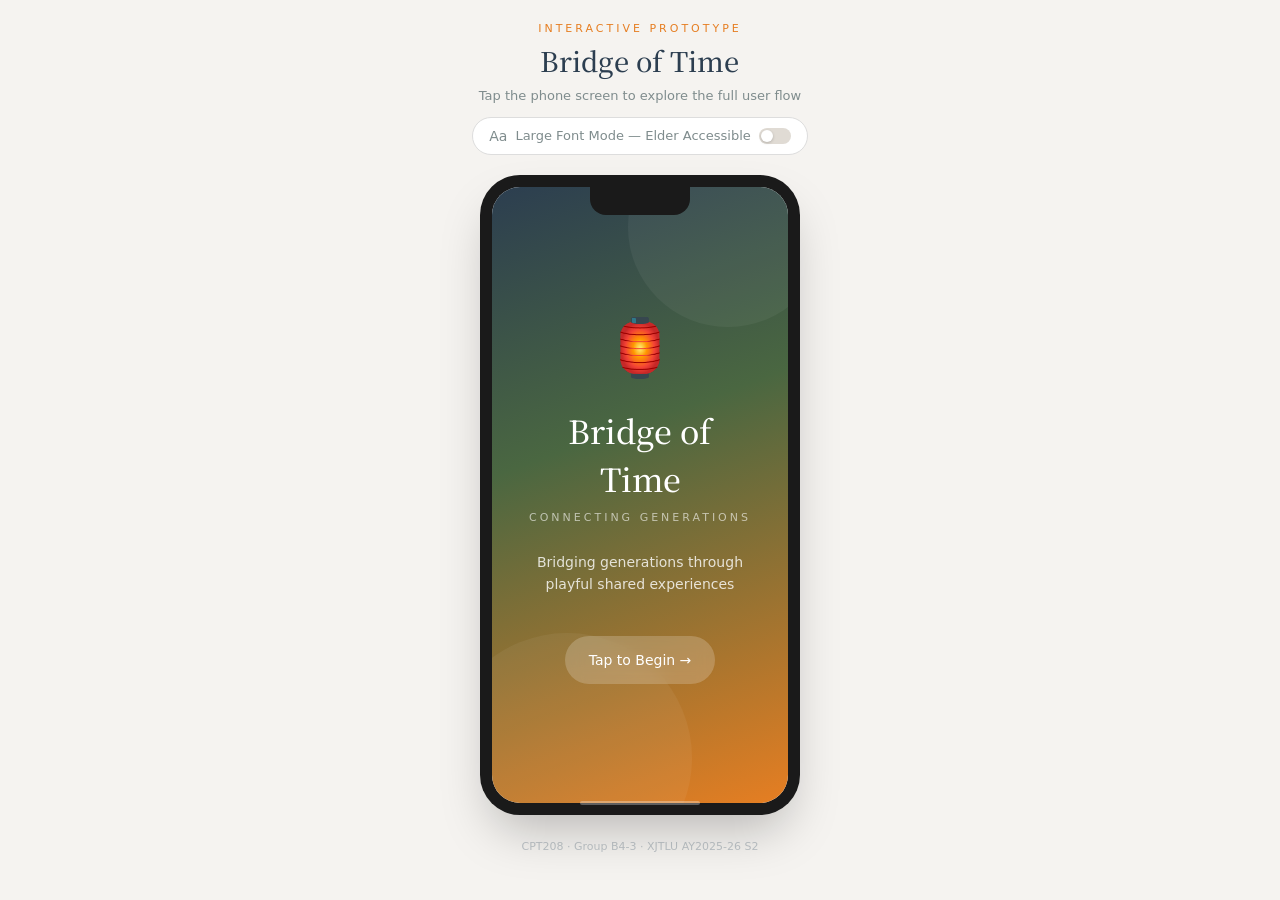
==== commit f9360a0c: "Restore header title text above phone frame" ====
--- a/prototype/index.html
+++ b/prototype/index.html
@@ -6,8 +6,8 @@
       <meta name="viewport" content="width=device-width, initial-scale=1.0" />
       <title>cpt208 time of bridge</title>
       <style>html, body { height: 100%; margin: 0; } #root { height: 100%; }</style>
-      <script type="module" crossorigin src="/prototype/assets/index-Dk38SObH.js"></script>
-      <link rel="stylesheet" crossorigin href="/prototype/assets/index-BLDLhWsg.css">
+      <script type="module" crossorigin src="/prototype/assets/index-CQ5OFgfq.js"></script>
+      <link rel="stylesheet" crossorigin href="/prototype/assets/index-CKCSnZ6j.css">
     </head>
 
     <body>
--- a/prototype/assets/index-CKCSnZ6j.css
+++ b/prototype/assets/index-CKCSnZ6j.css
@@ -0,0 +1 @@
+@import"https://fonts.googleapis.com/css2?family=Noto+Serif+SC:wght@400;600;700&family=Inter:wght@300;400;500;600;700&display=swap";/*! tailwindcss v4.1.12 | MIT License | https://tailwindcss.com */@layer properties{@supports (((-webkit-hyphens:none)) and (not (margin-trim:inline))) or ((-moz-orient:inline) and (not (color:rgb(from red r g b)))){*,:before,:after,::backdrop{--tw-translate-x:0;--tw-translate-y:0;--tw-translate-z:0;--tw-rotate-x:initial;--tw-rotate-y:initial;--tw-rotate-z:initial;--tw-skew-x:initial;--tw-skew-y:initial;--tw-space-x-reverse:0;--tw-border-style:solid;--tw-gradient-position:initial;--tw-gradient-from:#0000;--tw-gradient-via:#0000;--tw-gradient-to:#0000;--tw-gradient-stops:initial;--tw-gradient-via-stops:initial;--tw-gradient-from-position:0%;--tw-gradient-via-position:50%;--tw-gradient-to-position:100%;--tw-leading:initial;--tw-font-weight:initial;--tw-tracking:initial;--tw-ordinal:initial;--tw-slashed-zero:initial;--tw-numeric-figure:initial;--tw-numeric-spacing:initial;--tw-numeric-fraction:initial;--tw-shadow:0 0 #0000;--tw-shadow-color:initial;--tw-shadow-alpha:100%;--tw-inset-shadow:0 0 #0000;--tw-inset-shadow-color:initial;--tw-inset-shadow-alpha:100%;--tw-ring-color:initial;--tw-ring-shadow:0 0 #0000;--tw-inset-ring-color:initial;--tw-inset-ring-shadow:0 0 #0000;--tw-ring-inset:initial;--tw-ring-offset-width:0px;--tw-ring-offset-color:#fff;--tw-ring-offset-shadow:0 0 #0000;--tw-outline-style:solid;--tw-backdrop-blur:initial;--tw-backdrop-brightness:initial;--tw-backdrop-contrast:initial;--tw-backdrop-grayscale:initial;--tw-backdrop-hue-rotate:initial;--tw-backdrop-invert:initial;--tw-backdrop-opacity:initial;--tw-backdrop-saturate:initial;--tw-backdrop-sepia:initial;--tw-duration:initial;--tw-ease:initial;--tw-content:"";--tw-animation-delay:0s;--tw-animation-direction:normal;--tw-animation-duration:initial;--tw-animation-fill-mode:none;--tw-animation-iteration-count:1;--tw-enter-blur:0;--tw-enter-opacity:1;--tw-enter-rotate:0;--tw-enter-scale:1;--tw-enter-translate-x:0;--tw-enter-translate-y:0;--tw-exit-blur:0;--tw-exit-opacity:1;--tw-exit-rotate:0;--tw-exit-scale:1;--tw-exit-translate-x:0;--tw-exit-translate-y:0}}}@layer theme{:root,:host{--font-sans:ui-sans-serif,system-ui,sans-serif,"Apple Color Emoji","Segoe UI Emoji","Segoe UI Symbol","Noto Color Emoji";--font-mono:ui-monospace,SFMono-Regular,Menlo,Monaco,Consolas,"Liberation Mono","Courier New",monospace;--color-gray-100:oklch(96.7% .003 264.542);--color-black:#000;--color-white:#fff;--spacing:.25rem;--container-sm:24rem;--container-lg:32rem;--text-xs:.75rem;--text-xs--line-height:calc(1/.75);--text-sm:.875rem;--text-sm--line-height:calc(1.25/.875);--text-base:1rem;--text-base--line-height: 1.5 ;--text-lg:1.125rem;--text-lg--line-height:calc(1.75/1.125);--text-xl:1.25rem;--text-2xl:1.5rem;--font-weight-normal:400;--font-weight-medium:500;--font-weight-semibold:600;--tracking-tight:-.025em;--tracking-wide:.025em;--tracking-widest:.1em;--leading-relaxed:1.625;--radius-xs:.125rem;--radius-2xl:1rem;--ease-in-out:cubic-bezier(.4,0,.2,1);--animate-pulse:pulse 2s cubic-bezier(.4,0,.6,1)infinite;--blur-sm:8px;--aspect-video:16/9;--default-transition-duration:.15s;--default-transition-timing-function:cubic-bezier(.4,0,.2,1);--default-font-family:var(--font-sans);--default-mono-font-family:var(--font-mono);--color-border:var(--border)}}@layer base{*,:after,:before,::backdrop{box-sizing:border-box;border:0 solid;margin:0;padding:0}::file-selector-button{box-sizing:border-box;border:0 solid;margin:0;padding:0}html,:host{-webkit-text-size-adjust:100%;-moz-tab-size:4;tab-size:4;line-height:1.5;font-family:var(--default-font-family,ui-sans-serif,system-ui,sans-serif,"Apple Color Emoji","Segoe UI Emoji","Segoe UI Symbol","Noto Color Emoji");font-feature-settings:var(--default-font-feature-settings,normal);font-variation-settings:var(--default-font-variation-settings,normal);-webkit-tap-highlight-color:transparent}hr{height:0;color:inherit;border-top-width:1px}abbr:where([title]){-webkit-text-decoration:underline dotted;text-decoration:underline dotted}h1,h2,h3,h4,h5,h6{font-size:inherit;font-weight:inherit}a{color:inherit;-webkit-text-decoration:inherit;text-decoration:inherit}b,strong{font-weight:bolder}code,kbd,samp,pre{font-family:var(--default-mono-font-family,ui-monospace,SFMono-Regular,Menlo,Monaco,Consolas,"Liberation Mono","Courier New",monospace);font-feature-settings:var(--default-mono-font-feature-settings,normal);font-variation-settings:var(--default-mono-font-variation-settings,normal);font-size:1em}small{font-size:80%}sub,sup{vertical-align:baseline;font-size:75%;line-height:0;position:relative}sub{bottom:-.25em}sup{top:-.5em}table{text-indent:0;border-color:inherit;border-collapse:collapse}:-moz-focusring{outline:auto}progress{vertical-align:baseline}summary{display:list-item}ol,ul,menu{list-style:none}img,svg,video,canvas,audio,iframe,embed,object{vertical-align:middle;display:block}img,video{max-width:100%;height:auto}button,input,select,optgroup,textarea{font:inherit;font-feature-settings:inherit;font-variation-settings:inherit;letter-spacing:inherit;color:inherit;opacity:1;background-color:#0000;border-radius:0}::file-selector-button{font:inherit;font-feature-settings:inherit;font-variation-settings:inherit;letter-spacing:inherit;color:inherit;opacity:1;background-color:#0000;border-radius:0}:where(select:is([multiple],[size])) optgroup{font-weight:bolder}:where(select:is([multiple],[size])) optgroup option{padding-inline-start:20px}::file-selector-button{margin-inline-end:4px}::placeholder{opacity:1}@supports (not ((-webkit-appearance:-apple-pay-button))) or (contain-intrinsic-size:1px){::placeholder{color:currentColor}@supports (color:color-mix(in lab,red,red)){::placeholder{color:color-mix(in oklab,currentcolor 50%,transparent)}}}textarea{resize:vertical}::-webkit-search-decoration{-webkit-appearance:none}::-webkit-date-and-time-value{min-height:1lh;text-align:inherit}::-webkit-datetime-edit{display:inline-flex}::-webkit-datetime-edit-fields-wrapper{padding:0}::-webkit-datetime-edit{padding-block:0}::-webkit-datetime-edit-year-field{padding-block:0}::-webkit-datetime-edit-month-field{padding-block:0}::-webkit-datetime-edit-day-field{padding-block:0}::-webkit-datetime-edit-hour-field{padding-block:0}::-webkit-datetime-edit-minute-field{padding-block:0}::-webkit-datetime-edit-second-field{padding-block:0}::-webkit-datetime-edit-millisecond-field{padding-block:0}::-webkit-datetime-edit-meridiem-field{padding-block:0}::-webkit-calendar-picker-indicator{line-height:1}:-moz-ui-invalid{box-shadow:none}button,input:where([type=button],[type=reset],[type=submit]){-webkit-appearance:button;-moz-appearance:button;appearance:button}::file-selector-button{-webkit-appearance:button;-moz-appearance:button;appearance:button}::-webkit-inner-spin-button{height:auto}::-webkit-outer-spin-button{height:auto}[hidden]:where(:not([hidden=until-found])){display:none!important}*{border-color:var(--border);outline-color:var(--ring)}@supports (color:color-mix(in lab,red,red)){*{outline-color:color-mix(in oklab,var(--ring)50%,transparent)}}body{background-color:var(--background);color:var(--foreground)}html{font-size:var(--font-size)}h1{font-size:var(--text-2xl);font-weight:var(--font-weight-medium);line-height:1.5}h2{font-size:var(--text-xl);font-weight:var(--font-weight-medium);line-height:1.5}h3{font-size:var(--text-lg);font-weight:var(--font-weight-medium);line-height:1.5}h4,label,button{font-size:var(--text-base);font-weight:var(--font-weight-medium);line-height:1.5}input{font-size:var(--text-base);font-weight:var(--font-weight-normal);line-height:1.5}}@layer components;@layer utilities{.\@container\/card-header{container:card-header/inline-size}.pointer-events-none{pointer-events:none}.invisible{visibility:hidden}.sr-only{clip:rect(0,0,0,0);white-space:nowrap;border-width:0;width:1px;height:1px;margin:-1px;padding:0;position:absolute;overflow:hidden}.absolute{position:absolute}.fixed{position:fixed}.relative{position:relative}.inset-0{inset:calc(var(--spacing)*0)}.inset-x-0{inset-inline:calc(var(--spacing)*0)}.inset-y-0{inset-block:calc(var(--spacing)*0)}.-top-12{top:calc(var(--spacing)*-12)}.top-0{top:calc(var(--spacing)*0)}.top-0\.5{top:calc(var(--spacing)*.5)}.top-1\.5{top:calc(var(--spacing)*1.5)}.top-1\/2{top:50%}.top-2{top:calc(var(--spacing)*2)}.top-3{top:calc(var(--spacing)*3)}.top-3\.5{top:calc(var(--spacing)*3.5)}.top-4{top:calc(var(--spacing)*4)}.top-12{top:calc(var(--spacing)*12)}.top-\[-60px\]{top:-60px}.top-\[1px\]{top:1px}.top-\[50\%\]{top:50%}.top-\[60\%\]{top:60%}.top-full{top:100%}.-right-12{right:calc(var(--spacing)*-12)}.right-0{right:calc(var(--spacing)*0)}.right-1{right:calc(var(--spacing)*1)}.right-2{right:calc(var(--spacing)*2)}.right-3{right:calc(var(--spacing)*3)}.right-4{right:calc(var(--spacing)*4)}.right-\[-40px\]{right:-40px}.-bottom-12{bottom:calc(var(--spacing)*-12)}.bottom-0{bottom:calc(var(--spacing)*0)}.bottom-2{bottom:calc(var(--spacing)*2)}.bottom-4{bottom:calc(var(--spacing)*4)}.bottom-\[-80px\]{bottom:-80px}.bottom-\[10px\]{bottom:10px}.-left-12{left:calc(var(--spacing)*-12)}.left-0{left:calc(var(--spacing)*0)}.left-1{left:calc(var(--spacing)*1)}.left-1\/2{left:50%}.left-2{left:calc(var(--spacing)*2)}.left-4{left:calc(var(--spacing)*4)}.left-5{left:calc(var(--spacing)*5)}.left-\[-22px\]{left:-22px}.left-\[-50px\]{left:-50px}.left-\[9px\]{left:9px}.left-\[50\%\]{left:50%}.isolate{isolation:isolate}.z-10{z-index:10}.z-20{z-index:20}.z-30{z-index:30}.z-50{z-index:50}.z-\[1\]{z-index:1}.col-start-2{grid-column-start:2}.row-span-2{grid-row:span 2/span 2}.row-start-1{grid-row-start:1}.-mx-1{margin-inline:calc(var(--spacing)*-1)}.mx-2{margin-inline:calc(var(--spacing)*2)}.mx-3\.5{margin-inline:calc(var(--spacing)*3.5)}.mx-auto{margin-inline:auto}.my-0\.5{margin-block:calc(var(--spacing)*.5)}.my-1{margin-block:calc(var(--spacing)*1)}.my-4{margin-block:calc(var(--spacing)*4)}.-mt-3{margin-top:calc(var(--spacing)*-3)}.-mt-4{margin-top:calc(var(--spacing)*-4)}.mt-0\.5{margin-top:calc(var(--spacing)*.5)}.mt-1{margin-top:calc(var(--spacing)*1)}.mt-1\.5{margin-top:calc(var(--spacing)*1.5)}.mt-2{margin-top:calc(var(--spacing)*2)}.mt-3{margin-top:calc(var(--spacing)*3)}.mt-4{margin-top:calc(var(--spacing)*4)}.mt-auto{margin-top:auto}.mr-2{margin-right:calc(var(--spacing)*2)}.mb-1{margin-bottom:calc(var(--spacing)*1)}.mb-2{margin-bottom:calc(var(--spacing)*2)}.mb-3{margin-bottom:calc(var(--spacing)*3)}.mb-4{margin-bottom:calc(var(--spacing)*4)}.mb-6{margin-bottom:calc(var(--spacing)*6)}.mb-10{margin-bottom:calc(var(--spacing)*10)}.-ml-4{margin-left:calc(var(--spacing)*-4)}.ml-1{margin-left:calc(var(--spacing)*1)}.ml-auto{margin-left:auto}.line-clamp-1{-webkit-line-clamp:1;-webkit-box-orient:vertical;display:-webkit-box;overflow:hidden}.line-clamp-2{-webkit-line-clamp:2;-webkit-box-orient:vertical;display:-webkit-box;overflow:hidden}.block{display:block}.flex{display:flex}.grid{display:grid}.hidden{display:none}.inline-block{display:inline-block}.inline-flex{display:inline-flex}.table{display:table}.table-caption{display:table-caption}.table-cell{display:table-cell}.table-row{display:table-row}.field-sizing-content{field-sizing:content}.aspect-square{aspect-ratio:1}.aspect-video{aspect-ratio:var(--aspect-video)}.size-2{width:calc(var(--spacing)*2);height:calc(var(--spacing)*2)}.size-2\.5{width:calc(var(--spacing)*2.5);height:calc(var(--spacing)*2.5)}.size-3{width:calc(var(--spacing)*3);height:calc(var(--spacing)*3)}.size-3\.5{width:calc(var(--spacing)*3.5);height:calc(var(--spacing)*3.5)}.size-4{width:calc(var(--spacing)*4);height:calc(var(--spacing)*4)}.size-7{width:calc(var(--spacing)*7);height:calc(var(--spacing)*7)}.size-8{width:calc(var(--spacing)*8);height:calc(var(--spacing)*8)}.size-9{width:calc(var(--spacing)*9);height:calc(var(--spacing)*9)}.size-10{width:calc(var(--spacing)*10);height:calc(var(--spacing)*10)}.size-full{width:100%;height:100%}.h-1\.5{height:calc(var(--spacing)*1.5)}.h-2{height:calc(var(--spacing)*2)}.h-2\.5{height:calc(var(--spacing)*2.5)}.h-3{height:calc(var(--spacing)*3)}.h-4{height:calc(var(--spacing)*4)}.h-5{height:calc(var(--spacing)*5)}.h-7{height:calc(var(--spacing)*7)}.h-8{height:calc(var(--spacing)*8)}.h-9{height:calc(var(--spacing)*9)}.h-10{height:calc(var(--spacing)*10)}.h-12{height:calc(var(--spacing)*12)}.h-\[1\.15rem\]{height:1.15rem}.h-\[4px\]{height:4px}.h-\[14px\]{height:14px}.h-\[28px\]{height:28px}.h-\[100px\]{height:100px}.h-\[200px\]{height:200px}.h-\[250px\]{height:250px}.h-\[calc\(100\%-1px\)\]{height:calc(100% - 1px)}.h-\[var\(--radix-navigation-menu-viewport-height\)\]{height:var(--radix-navigation-menu-viewport-height)}.h-\[var\(--radix-select-trigger-height\)\]{height:var(--radix-select-trigger-height)}.h-auto{height:auto}.h-full{height:100%}.h-px{height:1px}.h-svh{height:100svh}.max-h-\(--radix-context-menu-content-available-height\){max-height:var(--radix-context-menu-content-available-height)}.max-h-\(--radix-dropdown-menu-content-available-height\){max-height:var(--radix-dropdown-menu-content-available-height)}.max-h-\(--radix-select-content-available-height\){max-height:var(--radix-select-content-available-height)}.max-h-\[300px\]{max-height:300px}.min-h-0{min-height:calc(var(--spacing)*0)}.min-h-4{min-height:calc(var(--spacing)*4)}.min-h-16{min-height:calc(var(--spacing)*16)}.min-h-screen{min-height:100vh}.min-h-svh{min-height:100svh}.w-\(--sidebar-width\){width:var(--sidebar-width)}.w-0{width:calc(var(--spacing)*0)}.w-1{width:calc(var(--spacing)*1)}.w-2{width:calc(var(--spacing)*2)}.w-2\.5{width:calc(var(--spacing)*2.5)}.w-3{width:calc(var(--spacing)*3)}.w-3\/4{width:75%}.w-4{width:calc(var(--spacing)*4)}.w-5{width:calc(var(--spacing)*5)}.w-8{width:calc(var(--spacing)*8)}.w-9{width:calc(var(--spacing)*9)}.w-64{width:calc(var(--spacing)*64)}.w-72{width:calc(var(--spacing)*72)}.w-\[2px\]{width:2px}.w-\[14px\]{width:14px}.w-\[100px\]{width:100px}.w-\[120px\]{width:120px}.w-\[200px\]{width:200px}.w-\[250px\]{width:250px}.w-auto{width:auto}.w-fit{width:fit-content}.w-full{width:100%}.w-max{width:max-content}.w-px{width:1px}.max-w-\(--skeleton-width\){max-width:var(--skeleton-width)}.max-w-\[340px\]{max-width:340px}.max-w-\[calc\(100\%-2rem\)\]{max-width:calc(100% - 2rem)}.max-w-max{max-width:max-content}.min-w-0{min-width:calc(var(--spacing)*0)}.min-w-5{min-width:calc(var(--spacing)*5)}.min-w-8{min-width:calc(var(--spacing)*8)}.min-w-9{min-width:calc(var(--spacing)*9)}.min-w-10{min-width:calc(var(--spacing)*10)}.min-w-\[8rem\]{min-width:8rem}.min-w-\[12rem\]{min-width:12rem}.min-w-\[var\(--radix-select-trigger-width\)\]{min-width:var(--radix-select-trigger-width)}.flex-1{flex:1}.flex-shrink-0,.shrink-0{flex-shrink:0}.grow{flex-grow:1}.grow-0{flex-grow:0}.basis-full{flex-basis:100%}.caption-bottom{caption-side:bottom}.border-collapse{border-collapse:collapse}.origin-\(--radix-context-menu-content-transform-origin\){transform-origin:var(--radix-context-menu-content-transform-origin)}.origin-\(--radix-dropdown-menu-content-transform-origin\){transform-origin:var(--radix-dropdown-menu-content-transform-origin)}.origin-\(--radix-hover-card-content-transform-origin\){transform-origin:var(--radix-hover-card-content-transform-origin)}.origin-\(--radix-menubar-content-transform-origin\){transform-origin:var(--radix-menubar-content-transform-origin)}.origin-\(--radix-popover-content-transform-origin\){transform-origin:var(--radix-popover-content-transform-origin)}.origin-\(--radix-select-content-transform-origin\){transform-origin:var(--radix-select-content-transform-origin)}.origin-\(--radix-tooltip-content-transform-origin\){transform-origin:var(--radix-tooltip-content-transform-origin)}.-translate-x-1\/2{--tw-translate-x: -50% ;translate:var(--tw-translate-x)var(--tw-translate-y)}.-translate-x-px{--tw-translate-x:-1px;translate:var(--tw-translate-x)var(--tw-translate-y)}.translate-x-\[-50\%\]{--tw-translate-x:-50%;translate:var(--tw-translate-x)var(--tw-translate-y)}.translate-x-px{--tw-translate-x:1px;translate:var(--tw-translate-x)var(--tw-translate-y)}.-translate-y-1\/2{--tw-translate-y: -50% ;translate:var(--tw-translate-x)var(--tw-translate-y)}.translate-y-0\.5{--tw-translate-y:calc(var(--spacing)*.5);translate:var(--tw-translate-x)var(--tw-translate-y)}.translate-y-\[-50\%\]{--tw-translate-y:-50%;translate:var(--tw-translate-x)var(--tw-translate-y)}.translate-y-\[calc\(-50\%_-_2px\)\]{--tw-translate-y: calc(-50% - 2px) ;translate:var(--tw-translate-x)var(--tw-translate-y)}.rotate-45{rotate:45deg}.rotate-90{rotate:90deg}.transform{transform:var(--tw-rotate-x,)var(--tw-rotate-y,)var(--tw-rotate-z,)var(--tw-skew-x,)var(--tw-skew-y,)}.animate-caret-blink{animation:1.25s ease-out infinite caret-blink}.animate-in{animation:enter var(--tw-animation-duration,var(--tw-duration,.15s))var(--tw-ease,ease)var(--tw-animation-delay,0s)var(--tw-animation-iteration-count,1)var(--tw-animation-direction,normal)var(--tw-animation-fill-mode,none)}.animate-pulse{animation:var(--animate-pulse)}.cursor-default{cursor:default}.cursor-pointer{cursor:pointer}.touch-none{touch-action:none}.resize-none{resize:none}.scroll-my-1{scroll-margin-block:calc(var(--spacing)*1)}.scroll-py-1{scroll-padding-block:calc(var(--spacing)*1)}.list-none{list-style-type:none}.auto-rows-min{grid-auto-rows:min-content}.grid-cols-2{grid-template-columns:repeat(2,minmax(0,1fr))}.grid-cols-\[0_1fr\]{grid-template-columns:0 1fr}.grid-rows-\[auto_auto\]{grid-template-rows:auto auto}.flex-col{flex-direction:column}.flex-col-reverse{flex-direction:column-reverse}.flex-row{flex-direction:row}.flex-wrap{flex-wrap:wrap}.items-center{align-items:center}.items-end{align-items:flex-end}.items-start{align-items:flex-start}.items-stretch{align-items:stretch}.justify-around{justify-content:space-around}.justify-between{justify-content:space-between}.justify-center{justify-content:center}.justify-items-start{justify-items:start}.gap-0\.5{gap:calc(var(--spacing)*.5)}.gap-1{gap:calc(var(--spacing)*1)}.gap-1\.5{gap:calc(var(--spacing)*1.5)}.gap-2{gap:calc(var(--spacing)*2)}.gap-2\.5{gap:calc(var(--spacing)*2.5)}.gap-3{gap:calc(var(--spacing)*3)}.gap-4{gap:calc(var(--spacing)*4)}.gap-6{gap:calc(var(--spacing)*6)}:where(.space-x-1>:not(:last-child)){--tw-space-x-reverse:0;margin-inline-start:calc(calc(var(--spacing)*1)*var(--tw-space-x-reverse));margin-inline-end:calc(calc(var(--spacing)*1)*calc(1 - var(--tw-space-x-reverse)))}.gap-y-0\.5{row-gap:calc(var(--spacing)*.5)}.self-start{align-self:flex-start}.justify-self-end{justify-self:flex-end}.overflow-auto{overflow:auto}.overflow-hidden{overflow:hidden}.overflow-x-auto{overflow-x:auto}.overflow-x-hidden{overflow-x:hidden}.overflow-y-auto{overflow-y:auto}.rounded-2xl{border-radius:var(--radius-2xl)}.rounded-\[2px\]{border-radius:2px}.rounded-\[4px\]{border-radius:4px}.rounded-\[28px\]{border-radius:28px}.rounded-\[40px\]{border-radius:40px}.rounded-\[inherit\]{border-radius:inherit}.rounded-full{border-radius:3.40282e38px}.rounded-lg{border-radius:var(--radius)}.rounded-md{border-radius:calc(var(--radius) - 2px)}.rounded-none{border-radius:0}.rounded-sm{border-radius:calc(var(--radius) - 4px)}.rounded-xl{border-radius:calc(var(--radius) + 4px)}.rounded-xs{border-radius:var(--radius-xs)}.rounded-tl-sm{border-top-left-radius:calc(var(--radius) - 4px)}.rounded-b-2xl{border-bottom-right-radius:var(--radius-2xl);border-bottom-left-radius:var(--radius-2xl)}.border{border-style:var(--tw-border-style);border-width:1px}.border-0{border-style:var(--tw-border-style);border-width:0}.border-2{border-style:var(--tw-border-style);border-width:2px}.border-\[1\.5px\]{border-style:var(--tw-border-style);border-width:1.5px}.border-y{border-block-style:var(--tw-border-style);border-block-width:1px}.border-t{border-top-style:var(--tw-border-style);border-top-width:1px}.border-r{border-right-style:var(--tw-border-style);border-right-width:1px}.border-b{border-bottom-style:var(--tw-border-style);border-bottom-width:1px}.border-l{border-left-style:var(--tw-border-style);border-left-width:1px}.border-dashed{--tw-border-style:dashed;border-style:dashed}.border-solid{--tw-border-style:solid;border-style:solid}.border-\(--color-border\){border-color:var(--color-border)}.border-\[\#8e44ad\]\/30{border-color:#8e44ad4d}.border-\[\#e67e22\]{border-color:#e67e22}.border-\[\#e67e22\]\/20{border-color:#e67e2233}.border-\[\#e67e22\]\/30{border-color:#e67e224d}.border-\[\#eee\]{border-color:#eee}.border-\[\#faf8f5\]{border-color:#faf8f5}.border-border\/50{border-color:var(--border)}@supports (color:color-mix(in lab,red,red)){.border-border\/50{border-color:color-mix(in oklab,var(--border)50%,transparent)}}.border-input{border-color:var(--input)}.border-primary{border-color:var(--primary)}.border-sidebar-border{border-color:var(--sidebar-border)}.border-transparent{border-color:#0000}.border-t-transparent{border-top-color:#0000}.border-l-transparent{border-left-color:#0000}.bg-\(--color-bg\){background-color:var(--color-bg)}.bg-\[\#1a1a1a\]{background-color:#1a1a1a}.bg-\[\#2c3e50\]{background-color:#2c3e50}.bg-\[\#8e44ad\]{background-color:#8e44ad}.bg-\[\#27ae60\]{background-color:#27ae60}.bg-\[\#e67e22\]{background-color:#e67e22}.bg-\[\#e67e22\]\/20{background-color:#e67e2233}.bg-\[\#e74c3c\]{background-color:#e74c3c}.bg-\[\#ecf0f1\]{background-color:#ecf0f1}.bg-\[\#f0faf4\]{background-color:#f0faf4}.bg-\[\#f5f3f0\]{background-color:#f5f3f0}.bg-\[\#f9f0ff\]{background-color:#f9f0ff}.bg-\[\#faf8f5\]{background-color:#faf8f5}.bg-\[\#fff3e0\]{background-color:#fff3e0}.bg-\[\#fff8f0\]{background-color:#fff8f0}.bg-accent{background-color:var(--accent)}.bg-background{background-color:var(--background)}.bg-black\/30{background-color:#0000004d}@supports (color:color-mix(in lab,red,red)){.bg-black\/30{background-color:color-mix(in oklab,var(--color-black)30%,transparent)}}.bg-black\/40{background-color:#0006}@supports (color:color-mix(in lab,red,red)){.bg-black\/40{background-color:color-mix(in oklab,var(--color-black)40%,transparent)}}.bg-black\/50{background-color:#00000080}@supports (color:color-mix(in lab,red,red)){.bg-black\/50{background-color:color-mix(in oklab,var(--color-black)50%,transparent)}}.bg-black\/80{background-color:#000c}@supports (color:color-mix(in lab,red,red)){.bg-black\/80{background-color:color-mix(in oklab,var(--color-black)80%,transparent)}}.bg-border{background-color:var(--border)}.bg-card{background-color:var(--card)}.bg-destructive{background-color:var(--destructive)}.bg-foreground{background-color:var(--foreground)}.bg-gray-100{background-color:var(--color-gray-100)}.bg-input-background{background-color:var(--input-background)}.bg-muted,.bg-muted\/50{background-color:var(--muted)}@supports (color:color-mix(in lab,red,red)){.bg-muted\/50{background-color:color-mix(in oklab,var(--muted)50%,transparent)}}.bg-popover{background-color:var(--popover)}.bg-primary,.bg-primary\/20{background-color:var(--primary)}@supports (color:color-mix(in lab,red,red)){.bg-primary\/20{background-color:color-mix(in oklab,var(--primary)20%,transparent)}}.bg-secondary{background-color:var(--secondary)}.bg-sidebar{background-color:var(--sidebar)}.bg-sidebar-border{background-color:var(--sidebar-border)}.bg-transparent{background-color:#0000}.bg-white{background-color:var(--color-white)}.bg-white\/5{background-color:#ffffff0d}@supports (color:color-mix(in lab,red,red)){.bg-white\/5{background-color:color-mix(in oklab,var(--color-white)5%,transparent)}}.bg-white\/20{background-color:#fff3}@supports (color:color-mix(in lab,red,red)){.bg-white\/20{background-color:color-mix(in oklab,var(--color-white)20%,transparent)}}.bg-white\/30{background-color:#ffffff4d}@supports (color:color-mix(in lab,red,red)){.bg-white\/30{background-color:color-mix(in oklab,var(--color-white)30%,transparent)}}.bg-gradient-to-r{--tw-gradient-position:to right in oklab;background-image:linear-gradient(var(--tw-gradient-stops))}.bg-gradient-to-t{--tw-gradient-position:to top in oklab;background-image:linear-gradient(var(--tw-gradient-stops))}.from-black\/50{--tw-gradient-from:#00000080}@supports (color:color-mix(in lab,red,red)){.from-black\/50{--tw-gradient-from:color-mix(in oklab,var(--color-black)50%,transparent)}}.from-black\/50{--tw-gradient-stops:var(--tw-gradient-via-stops,var(--tw-gradient-position),var(--tw-gradient-from)var(--tw-gradient-from-position),var(--tw-gradient-to)var(--tw-gradient-to-position))}.from-black\/60{--tw-gradient-from:#0009}@supports (color:color-mix(in lab,red,red)){.from-black\/60{--tw-gradient-from:color-mix(in oklab,var(--color-black)60%,transparent)}}.from-black\/60{--tw-gradient-stops:var(--tw-gradient-via-stops,var(--tw-gradient-position),var(--tw-gradient-from)var(--tw-gradient-from-position),var(--tw-gradient-to)var(--tw-gradient-to-position))}.to-transparent{--tw-gradient-to:transparent;--tw-gradient-stops:var(--tw-gradient-via-stops,var(--tw-gradient-position),var(--tw-gradient-from)var(--tw-gradient-from-position),var(--tw-gradient-to)var(--tw-gradient-to-position))}.fill-current{fill:currentColor}.fill-primary{fill:var(--primary)}.object-cover{object-fit:cover}.p-0{padding:calc(var(--spacing)*0)}.p-1{padding:calc(var(--spacing)*1)}.p-2{padding:calc(var(--spacing)*2)}.p-3{padding:calc(var(--spacing)*3)}.p-4{padding:calc(var(--spacing)*4)}.p-5{padding:calc(var(--spacing)*5)}.p-6{padding:calc(var(--spacing)*6)}.p-\[3px\]{padding:3px}.p-px{padding:1px}.px-1{padding-inline:calc(var(--spacing)*1)}.px-1\.5{padding-inline:calc(var(--spacing)*1.5)}.px-2{padding-inline:calc(var(--spacing)*2)}.px-2\.5{padding-inline:calc(var(--spacing)*2.5)}.px-3{padding-inline:calc(var(--spacing)*3)}.px-4{padding-inline:calc(var(--spacing)*4)}.px-5{padding-inline:calc(var(--spacing)*5)}.px-6{padding-inline:calc(var(--spacing)*6)}.px-8{padding-inline:calc(var(--spacing)*8)}.py-0\.5{padding-block:calc(var(--spacing)*.5)}.py-1{padding-block:calc(var(--spacing)*1)}.py-1\.5{padding-block:calc(var(--spacing)*1.5)}.py-2{padding-block:calc(var(--spacing)*2)}.py-3{padding-block:calc(var(--spacing)*3)}.py-4{padding-block:calc(var(--spacing)*4)}.py-5{padding-block:calc(var(--spacing)*5)}.py-6{padding-block:calc(var(--spacing)*6)}.pt-0{padding-top:calc(var(--spacing)*0)}.pt-1{padding-top:calc(var(--spacing)*1)}.pt-3{padding-top:calc(var(--spacing)*3)}.pt-4{padding-top:calc(var(--spacing)*4)}.pt-6{padding-top:calc(var(--spacing)*6)}.pt-12{padding-top:calc(var(--spacing)*12)}.pr-2{padding-right:calc(var(--spacing)*2)}.pr-2\.5{padding-right:calc(var(--spacing)*2.5)}.pr-8{padding-right:calc(var(--spacing)*8)}.pb-3{padding-bottom:calc(var(--spacing)*3)}.pb-4{padding-bottom:calc(var(--spacing)*4)}.pb-5{padding-bottom:calc(var(--spacing)*5)}.pb-6{padding-bottom:calc(var(--spacing)*6)}.pl-2{padding-left:calc(var(--spacing)*2)}.pl-4{padding-left:calc(var(--spacing)*4)}.pl-6{padding-left:calc(var(--spacing)*6)}.pl-8{padding-left:calc(var(--spacing)*8)}.text-center{text-align:center}.text-left{text-align:left}.text-right{text-align:right}.align-middle{vertical-align:middle}.font-mono{font-family:var(--font-mono)}.text-base{font-size:var(--text-base);line-height:var(--tw-leading,var(--text-base--line-height))}.text-lg{font-size:var(--text-lg);line-height:var(--tw-leading,var(--text-lg--line-height))}.text-sm{font-size:var(--text-sm);line-height:var(--tw-leading,var(--text-sm--line-height))}.text-xs{font-size:var(--text-xs);line-height:var(--tw-leading,var(--text-xs--line-height))}.text-\[0\.8rem\]{font-size:.8rem}.text-\[11px\]{font-size:11px}.text-\[13px\]{font-size:13px}.leading-none{--tw-leading:1;line-height:1}.font-medium{--tw-font-weight:var(--font-weight-medium);font-weight:var(--font-weight-medium)}.font-normal{--tw-font-weight:var(--font-weight-normal);font-weight:var(--font-weight-normal)}.font-semibold{--tw-font-weight:var(--font-weight-semibold);font-weight:var(--font-weight-semibold)}.tracking-\[2px\]{--tw-tracking:2px;letter-spacing:2px}.tracking-\[3px\]{--tw-tracking:3px;letter-spacing:3px}.tracking-tight{--tw-tracking:var(--tracking-tight);letter-spacing:var(--tracking-tight)}.tracking-wide{--tw-tracking:var(--tracking-wide);letter-spacing:var(--tracking-wide)}.tracking-widest{--tw-tracking:var(--tracking-widest);letter-spacing:var(--tracking-widest)}.text-balance{text-wrap:balance}.break-words{overflow-wrap:break-word}.whitespace-nowrap{white-space:nowrap}.text-\[\#2c3e50\]{color:#2c3e50}.text-\[\#7f8c8d\]{color:#7f8c8d}.text-\[\#8e44ad\]{color:#8e44ad}.text-\[\#27ae60\]{color:#27ae60}.text-\[\#bdc3c7\]{color:#bdc3c7}.text-\[\#e67e22\]{color:#e67e22}.text-\[\#e74c3c\]{color:#e74c3c}.text-accent-foreground{color:var(--accent-foreground)}.text-card-foreground{color:var(--card-foreground)}.text-current{color:currentColor}.text-destructive{color:var(--destructive)}.text-foreground{color:var(--foreground)}.text-muted-foreground{color:var(--muted-foreground)}.text-popover-foreground{color:var(--popover-foreground)}.text-primary{color:var(--primary)}.text-primary-foreground{color:var(--primary-foreground)}.text-secondary-foreground{color:var(--secondary-foreground)}.text-sidebar-foreground,.text-sidebar-foreground\/70{color:var(--sidebar-foreground)}@supports (color:color-mix(in lab,red,red)){.text-sidebar-foreground\/70{color:color-mix(in oklab,var(--sidebar-foreground)70%,transparent)}}.text-white{color:var(--color-white)}.text-white\/60{color:#fff9}@supports (color:color-mix(in lab,red,red)){.text-white\/60{color:color-mix(in oklab,var(--color-white)60%,transparent)}}.text-white\/70{color:#ffffffb3}@supports (color:color-mix(in lab,red,red)){.text-white\/70{color:color-mix(in oklab,var(--color-white)70%,transparent)}}.text-white\/75{color:#ffffffbf}@supports (color:color-mix(in lab,red,red)){.text-white\/75{color:color-mix(in oklab,var(--color-white)75%,transparent)}}.text-white\/80{color:#fffc}@supports (color:color-mix(in lab,red,red)){.text-white\/80{color:color-mix(in oklab,var(--color-white)80%,transparent)}}.text-white\/90{color:#ffffffe6}@supports (color:color-mix(in lab,red,red)){.text-white\/90{color:color-mix(in oklab,var(--color-white)90%,transparent)}}.uppercase{text-transform:uppercase}.tabular-nums{--tw-numeric-spacing:tabular-nums;font-variant-numeric:var(--tw-ordinal,)var(--tw-slashed-zero,)var(--tw-numeric-figure,)var(--tw-numeric-spacing,)var(--tw-numeric-fraction,)}.line-through{text-decoration-line:line-through}.underline-offset-4{text-underline-offset:4px}.opacity-30{opacity:.3}.opacity-50{opacity:.5}.opacity-70{opacity:.7}.shadow{--tw-shadow:0 1px 3px 0 var(--tw-shadow-color,#0000001a),0 1px 2px -1px var(--tw-shadow-color,#0000001a);box-shadow:var(--tw-inset-shadow),var(--tw-inset-ring-shadow),var(--tw-ring-offset-shadow),var(--tw-ring-shadow),var(--tw-shadow)}.shadow-2xl{--tw-shadow:0 25px 50px -12px var(--tw-shadow-color,#00000040);box-shadow:var(--tw-inset-shadow),var(--tw-inset-ring-shadow),var(--tw-ring-offset-shadow),var(--tw-ring-shadow),var(--tw-shadow)}.shadow-\[0_0_0_1px_hsl\(var\(--sidebar-border\)\)\]{--tw-shadow:0 0 0 1px var(--tw-shadow-color,hsl(var(--sidebar-border)));box-shadow:var(--tw-inset-shadow),var(--tw-inset-ring-shadow),var(--tw-ring-offset-shadow),var(--tw-ring-shadow),var(--tw-shadow)}.shadow-lg{--tw-shadow:0 10px 15px -3px var(--tw-shadow-color,#0000001a),0 4px 6px -4px var(--tw-shadow-color,#0000001a);box-shadow:var(--tw-inset-shadow),var(--tw-inset-ring-shadow),var(--tw-ring-offset-shadow),var(--tw-ring-shadow),var(--tw-shadow)}.shadow-md{--tw-shadow:0 4px 6px -1px var(--tw-shadow-color,#0000001a),0 2px 4px -2px var(--tw-shadow-color,#0000001a);box-shadow:var(--tw-inset-shadow),var(--tw-inset-ring-shadow),var(--tw-ring-offset-shadow),var(--tw-ring-shadow),var(--tw-shadow)}.shadow-none{--tw-shadow:0 0 #0000;box-shadow:var(--tw-inset-shadow),var(--tw-inset-ring-shadow),var(--tw-ring-offset-shadow),var(--tw-ring-shadow),var(--tw-shadow)}.shadow-sm{--tw-shadow:0 1px 3px 0 var(--tw-shadow-color,#0000001a),0 1px 2px -1px var(--tw-shadow-color,#0000001a);box-shadow:var(--tw-inset-shadow),var(--tw-inset-ring-shadow),var(--tw-ring-offset-shadow),var(--tw-ring-shadow),var(--tw-shadow)}.shadow-xl{--tw-shadow:0 20px 25px -5px var(--tw-shadow-color,#0000001a),0 8px 10px -6px var(--tw-shadow-color,#0000001a);box-shadow:var(--tw-inset-shadow),var(--tw-inset-ring-shadow),var(--tw-ring-offset-shadow),var(--tw-ring-shadow),var(--tw-shadow)}.shadow-xs{--tw-shadow:0 1px 2px 0 var(--tw-shadow-color,#0000000d);box-shadow:var(--tw-inset-shadow),var(--tw-inset-ring-shadow),var(--tw-ring-offset-shadow),var(--tw-ring-shadow),var(--tw-shadow)}.ring-0{--tw-ring-shadow:var(--tw-ring-inset,)0 0 0 calc(0px + var(--tw-ring-offset-width))var(--tw-ring-color,currentcolor);box-shadow:var(--tw-inset-shadow),var(--tw-inset-ring-shadow),var(--tw-ring-offset-shadow),var(--tw-ring-shadow),var(--tw-shadow)}.ring-ring\/50{--tw-ring-color:var(--ring)}@supports (color:color-mix(in lab,red,red)){.ring-ring\/50{--tw-ring-color:color-mix(in oklab,var(--ring)50%,transparent)}}.ring-sidebar-ring{--tw-ring-color:var(--sidebar-ring)}.ring-offset-background{--tw-ring-offset-color:var(--background)}.outline-hidden{--tw-outline-style:none;outline-style:none}@media(forced-colors:active){.outline-hidden{outline-offset:2px;outline:2px solid #0000}}.outline{outline-style:var(--tw-outline-style);outline-width:1px}.backdrop-blur-sm{--tw-backdrop-blur:blur(var(--blur-sm));-webkit-backdrop-filter:var(--tw-backdrop-blur,)var(--tw-backdrop-brightness,)var(--tw-backdrop-contrast,)var(--tw-backdrop-grayscale,)var(--tw-backdrop-hue-rotate,)var(--tw-backdrop-invert,)var(--tw-backdrop-opacity,)var(--tw-backdrop-saturate,)var(--tw-backdrop-sepia,);backdrop-filter:var(--tw-backdrop-blur,)var(--tw-backdrop-brightness,)var(--tw-backdrop-contrast,)var(--tw-backdrop-grayscale,)var(--tw-backdrop-hue-rotate,)var(--tw-backdrop-invert,)var(--tw-backdrop-opacity,)var(--tw-backdrop-saturate,)var(--tw-backdrop-sepia,)}.transition{transition-property:color,background-color,border-color,outline-color,text-decoration-color,fill,stroke,--tw-gradient-from,--tw-gradient-via,--tw-gradient-to,opacity,box-shadow,transform,translate,scale,rotate,filter,-webkit-backdrop-filter,backdrop-filter,display,visibility,content-visibility,overlay,pointer-events;transition-timing-function:var(--tw-ease,var(--default-transition-timing-function));transition-duration:var(--tw-duration,var(--default-transition-duration))}.transition-\[color\,box-shadow\]{transition-property:color,box-shadow;transition-timing-function:var(--tw-ease,var(--default-transition-timing-function));transition-duration:var(--tw-duration,var(--default-transition-duration))}.transition-\[left\,right\,width\]{transition-property:left,right,width;transition-timing-function:var(--tw-ease,var(--default-transition-timing-function));transition-duration:var(--tw-duration,var(--default-transition-duration))}.transition-\[margin\,opacity\]{transition-property:margin,opacity;transition-timing-function:var(--tw-ease,var(--default-transition-timing-function));transition-duration:var(--tw-duration,var(--default-transition-duration))}.transition-\[width\,height\,padding\]{transition-property:width,height,padding;transition-timing-function:var(--tw-ease,var(--default-transition-timing-function));transition-duration:var(--tw-duration,var(--default-transition-duration))}.transition-\[width\]{transition-property:width;transition-timing-function:var(--tw-ease,var(--default-transition-timing-function));transition-duration:var(--tw-duration,var(--default-transition-duration))}.transition-all{transition-property:all;transition-timing-function:var(--tw-ease,var(--default-transition-timing-function));transition-duration:var(--tw-duration,var(--default-transition-duration))}.transition-colors{transition-property:color,background-color,border-color,outline-color,text-decoration-color,fill,stroke,--tw-gradient-from,--tw-gradient-via,--tw-gradient-to;transition-timing-function:var(--tw-ease,var(--default-transition-timing-function));transition-duration:var(--tw-duration,var(--default-transition-duration))}.transition-opacity{transition-property:opacity;transition-timing-function:var(--tw-ease,var(--default-transition-timing-function));transition-duration:var(--tw-duration,var(--default-transition-duration))}.transition-shadow{transition-property:box-shadow;transition-timing-function:var(--tw-ease,var(--default-transition-timing-function));transition-duration:var(--tw-duration,var(--default-transition-duration))}.transition-transform{transition-property:transform,translate,scale,rotate;transition-timing-function:var(--tw-ease,var(--default-transition-timing-function));transition-duration:var(--tw-duration,var(--default-transition-duration))}.transition-none{transition-property:none}.duration-200{--tw-duration:.2s;transition-duration:.2s}.duration-300{--tw-duration:.3s;transition-duration:.3s}.duration-1000{--tw-duration:1s;transition-duration:1s}.ease-in-out{--tw-ease:var(--ease-in-out);transition-timing-function:var(--ease-in-out)}.ease-linear{--tw-ease:linear;transition-timing-function:linear}.fade-in-0{--tw-enter-opacity:0}.outline-none{--tw-outline-style:none;outline-style:none}.select-none{-webkit-user-select:none;user-select:none}.zoom-in-95{--tw-enter-scale:.95}.group-focus-within\/menu-item\:opacity-100:is(:where(.group\/menu-item):focus-within *){opacity:1}@media(hover:hover){.group-hover\/menu-item\:opacity-100:is(:where(.group\/menu-item):hover *){opacity:1}}.group-has-data-\[sidebar\=menu-action\]\/menu-item\:pr-8:is(:where(.group\/menu-item):has([data-sidebar=menu-action]) *){padding-right:calc(var(--spacing)*8)}.group-data-\[collapsible\=icon\]\:-mt-8:is(:where(.group)[data-collapsible=icon] *){margin-top:calc(var(--spacing)*-8)}.group-data-\[collapsible\=icon\]\:hidden:is(:where(.group)[data-collapsible=icon] *){display:none}.group-data-\[collapsible\=icon\]\:size-8\!:is(:where(.group)[data-collapsible=icon] *){width:calc(var(--spacing)*8)!important;height:calc(var(--spacing)*8)!important}.group-data-\[collapsible\=icon\]\:w-\(--sidebar-width-icon\):is(:where(.group)[data-collapsible=icon] *){width:var(--sidebar-width-icon)}.group-data-\[collapsible\=icon\]\:w-\[calc\(var\(--sidebar-width-icon\)\+\(--spacing\(4\)\)\)\]:is(:where(.group)[data-collapsible=icon] *){width:calc(var(--sidebar-width-icon) + (calc(var(--spacing)*4)))}.group-data-\[collapsible\=icon\]\:w-\[calc\(var\(--sidebar-width-icon\)\+\(--spacing\(4\)\)\+2px\)\]:is(:where(.group)[data-collapsible=icon] *){width:calc(var(--sidebar-width-icon) + (calc(var(--spacing)*4)) + 2px)}.group-data-\[collapsible\=icon\]\:overflow-hidden:is(:where(.group)[data-collapsible=icon] *){overflow:hidden}.group-data-\[collapsible\=icon\]\:p-0\!:is(:where(.group)[data-collapsible=icon] *){padding:calc(var(--spacing)*0)!important}.group-data-\[collapsible\=icon\]\:p-2\!:is(:where(.group)[data-collapsible=icon] *){padding:calc(var(--spacing)*2)!important}.group-data-\[collapsible\=icon\]\:opacity-0:is(:where(.group)[data-collapsible=icon] *){opacity:0}.group-data-\[collapsible\=offcanvas\]\:right-\[calc\(var\(--sidebar-width\)\*-1\)\]:is(:where(.group)[data-collapsible=offcanvas] *){right:calc(var(--sidebar-width)*-1)}.group-data-\[collapsible\=offcanvas\]\:left-\[calc\(var\(--sidebar-width\)\*-1\)\]:is(:where(.group)[data-collapsible=offcanvas] *){left:calc(var(--sidebar-width)*-1)}.group-data-\[collapsible\=offcanvas\]\:w-0:is(:where(.group)[data-collapsible=offcanvas] *){width:calc(var(--spacing)*0)}.group-data-\[collapsible\=offcanvas\]\:translate-x-0:is(:where(.group)[data-collapsible=offcanvas] *){--tw-translate-x:calc(var(--spacing)*0);translate:var(--tw-translate-x)var(--tw-translate-y)}.group-data-\[disabled\=true\]\:pointer-events-none:is(:where(.group)[data-disabled=true] *){pointer-events:none}.group-data-\[disabled\=true\]\:opacity-50:is(:where(.group)[data-disabled=true] *){opacity:.5}.group-data-\[side\=left\]\:-right-4:is(:where(.group)[data-side=left] *){right:calc(var(--spacing)*-4)}.group-data-\[side\=left\]\:border-r:is(:where(.group)[data-side=left] *){border-right-style:var(--tw-border-style);border-right-width:1px}.group-data-\[side\=right\]\:left-0:is(:where(.group)[data-side=right] *){left:calc(var(--spacing)*0)}.group-data-\[side\=right\]\:rotate-180:is(:where(.group)[data-side=right] *){rotate:180deg}.group-data-\[side\=right\]\:border-l:is(:where(.group)[data-side=right] *){border-left-style:var(--tw-border-style);border-left-width:1px}.group-data-\[state\=open\]\:rotate-180:is(:where(.group)[data-state=open] *){rotate:180deg}.group-data-\[variant\=floating\]\:rounded-lg:is(:where(.group)[data-variant=floating] *){border-radius:var(--radius)}.group-data-\[variant\=floating\]\:border:is(:where(.group)[data-variant=floating] *){border-style:var(--tw-border-style);border-width:1px}.group-data-\[variant\=floating\]\:border-sidebar-border:is(:where(.group)[data-variant=floating] *){border-color:var(--sidebar-border)}.group-data-\[variant\=floating\]\:shadow-sm:is(:where(.group)[data-variant=floating] *){--tw-shadow:0 1px 3px 0 var(--tw-shadow-color,#0000001a),0 1px 2px -1px var(--tw-shadow-color,#0000001a);box-shadow:var(--tw-inset-shadow),var(--tw-inset-ring-shadow),var(--tw-ring-offset-shadow),var(--tw-ring-shadow),var(--tw-shadow)}.group-data-\[vaul-drawer-direction\=bottom\]\/drawer-content\:block:is(:where(.group\/drawer-content)[data-vaul-drawer-direction=bottom] *){display:block}.group-data-\[viewport\=false\]\/navigation-menu\:top-full:is(:where(.group\/navigation-menu)[data-viewport=false] *){top:100%}.group-data-\[viewport\=false\]\/navigation-menu\:mt-1\.5:is(:where(.group\/navigation-menu)[data-viewport=false] *){margin-top:calc(var(--spacing)*1.5)}.group-data-\[viewport\=false\]\/navigation-menu\:overflow-hidden:is(:where(.group\/navigation-menu)[data-viewport=false] *){overflow:hidden}.group-data-\[viewport\=false\]\/navigation-menu\:rounded-md:is(:where(.group\/navigation-menu)[data-viewport=false] *){border-radius:calc(var(--radius) - 2px)}.group-data-\[viewport\=false\]\/navigation-menu\:border:is(:where(.group\/navigation-menu)[data-viewport=false] *){border-style:var(--tw-border-style);border-width:1px}.group-data-\[viewport\=false\]\/navigation-menu\:bg-popover:is(:where(.group\/navigation-menu)[data-viewport=false] *){background-color:var(--popover)}.group-data-\[viewport\=false\]\/navigation-menu\:text-popover-foreground:is(:where(.group\/navigation-menu)[data-viewport=false] *){color:var(--popover-foreground)}.group-data-\[viewport\=false\]\/navigation-menu\:shadow:is(:where(.group\/navigation-menu)[data-viewport=false] *){--tw-shadow:0 1px 3px 0 var(--tw-shadow-color,#0000001a),0 1px 2px -1px var(--tw-shadow-color,#0000001a);box-shadow:var(--tw-inset-shadow),var(--tw-inset-ring-shadow),var(--tw-ring-offset-shadow),var(--tw-ring-shadow),var(--tw-shadow)}.group-data-\[viewport\=false\]\/navigation-menu\:duration-200:is(:where(.group\/navigation-menu)[data-viewport=false] *){--tw-duration:.2s;transition-duration:.2s}@media(hover:hover){.peer-hover\/menu-button\:text-sidebar-accent-foreground:is(:where(.peer\/menu-button):hover~*){color:var(--sidebar-accent-foreground)}}.peer-disabled\:cursor-not-allowed:is(:where(.peer):disabled~*){cursor:not-allowed}.peer-disabled\:opacity-50:is(:where(.peer):disabled~*){opacity:.5}.peer-data-\[active\=true\]\/menu-button\:text-sidebar-accent-foreground:is(:where(.peer\/menu-button)[data-active=true]~*){color:var(--sidebar-accent-foreground)}.peer-data-\[size\=default\]\/menu-button\:top-1\.5:is(:where(.peer\/menu-button)[data-size=default]~*){top:calc(var(--spacing)*1.5)}.peer-data-\[size\=lg\]\/menu-button\:top-2\.5:is(:where(.peer\/menu-button)[data-size=lg]~*){top:calc(var(--spacing)*2.5)}.peer-data-\[size\=sm\]\/menu-button\:top-1:is(:where(.peer\/menu-button)[data-size=sm]~*){top:calc(var(--spacing)*1)}.selection\:bg-primary ::selection{background-color:var(--primary)}.selection\:bg-primary::selection{background-color:var(--primary)}.selection\:text-primary-foreground ::selection{color:var(--primary-foreground)}.selection\:text-primary-foreground::selection{color:var(--primary-foreground)}.file\:inline-flex::file-selector-button{display:inline-flex}.file\:h-7::file-selector-button{height:calc(var(--spacing)*7)}.file\:border-0::file-selector-button{border-style:var(--tw-border-style);border-width:0}.file\:bg-transparent::file-selector-button{background-color:#0000}.file\:text-sm::file-selector-button{font-size:var(--text-sm);line-height:var(--tw-leading,var(--text-sm--line-height))}.file\:font-medium::file-selector-button{--tw-font-weight:var(--font-weight-medium);font-weight:var(--font-weight-medium)}.file\:text-foreground::file-selector-button{color:var(--foreground)}.placeholder\:text-muted-foreground::placeholder{color:var(--muted-foreground)}.after\:absolute:after{content:var(--tw-content);position:absolute}.after\:-inset-2:after{content:var(--tw-content);inset:calc(var(--spacing)*-2)}.after\:inset-y-0:after{content:var(--tw-content);inset-block:calc(var(--spacing)*0)}.after\:left-1\/2:after{content:var(--tw-content);left:50%}.after\:w-1:after{content:var(--tw-content);width:calc(var(--spacing)*1)}.after\:w-\[2px\]:after{content:var(--tw-content);width:2px}.after\:-translate-x-1\/2:after{content:var(--tw-content);--tw-translate-x: -50% ;translate:var(--tw-translate-x)var(--tw-translate-y)}.group-data-\[collapsible\=offcanvas\]\:after\:left-full:is(:where(.group)[data-collapsible=offcanvas] *):after{content:var(--tw-content);left:100%}.first\:rounded-l-md:first-child{border-top-left-radius:calc(var(--radius) - 2px);border-bottom-left-radius:calc(var(--radius) - 2px)}.first\:border-l:first-child{border-left-style:var(--tw-border-style);border-left-width:1px}.last\:rounded-r-md:last-child{border-top-right-radius:calc(var(--radius) - 2px);border-bottom-right-radius:calc(var(--radius) - 2px)}.last\:border-b-0:last-child{border-bottom-style:var(--tw-border-style);border-bottom-width:0}.focus-within\:relative:focus-within{position:relative}.focus-within\:z-20:focus-within{z-index:20}@media(hover:hover){.hover\:bg-accent:hover{background-color:var(--accent)}.hover\:bg-destructive\/90:hover{background-color:var(--destructive)}@supports (color:color-mix(in lab,red,red)){.hover\:bg-destructive\/90:hover{background-color:color-mix(in oklab,var(--destructive)90%,transparent)}}.hover\:bg-muted:hover,.hover\:bg-muted\/50:hover{background-color:var(--muted)}@supports (color:color-mix(in lab,red,red)){.hover\:bg-muted\/50:hover{background-color:color-mix(in oklab,var(--muted)50%,transparent)}}.hover\:bg-primary:hover,.hover\:bg-primary\/90:hover{background-color:var(--primary)}@supports (color:color-mix(in lab,red,red)){.hover\:bg-primary\/90:hover{background-color:color-mix(in oklab,var(--primary)90%,transparent)}}.hover\:bg-secondary\/80:hover{background-color:var(--secondary)}@supports (color:color-mix(in lab,red,red)){.hover\:bg-secondary\/80:hover{background-color:color-mix(in oklab,var(--secondary)80%,transparent)}}.hover\:bg-sidebar-accent:hover{background-color:var(--sidebar-accent)}.hover\:text-accent-foreground:hover{color:var(--accent-foreground)}.hover\:text-foreground:hover{color:var(--foreground)}.hover\:text-muted-foreground:hover{color:var(--muted-foreground)}.hover\:text-primary-foreground:hover{color:var(--primary-foreground)}.hover\:text-sidebar-accent-foreground:hover{color:var(--sidebar-accent-foreground)}.hover\:underline:hover{text-decoration-line:underline}.hover\:opacity-100:hover{opacity:1}.hover\:shadow-\[0_0_0_1px_hsl\(var\(--sidebar-accent\)\)\]:hover{--tw-shadow:0 0 0 1px var(--tw-shadow-color,hsl(var(--sidebar-accent)));box-shadow:var(--tw-inset-shadow),var(--tw-inset-ring-shadow),var(--tw-ring-offset-shadow),var(--tw-ring-shadow),var(--tw-shadow)}.hover\:ring-4:hover{--tw-ring-shadow:var(--tw-ring-inset,)0 0 0 calc(4px + var(--tw-ring-offset-width))var(--tw-ring-color,currentcolor);box-shadow:var(--tw-inset-shadow),var(--tw-inset-ring-shadow),var(--tw-ring-offset-shadow),var(--tw-ring-shadow),var(--tw-shadow)}.hover\:group-data-\[collapsible\=offcanvas\]\:bg-sidebar:hover:is(:where(.group)[data-collapsible=offcanvas] *){background-color:var(--sidebar)}.hover\:after\:bg-sidebar-border:hover:after{content:var(--tw-content);background-color:var(--sidebar-border)}}.focus\:z-10:focus{z-index:10}.focus\:bg-accent:focus{background-color:var(--accent)}.focus\:bg-primary:focus{background-color:var(--primary)}.focus\:text-accent-foreground:focus{color:var(--accent-foreground)}.focus\:text-primary-foreground:focus{color:var(--primary-foreground)}.focus\:ring-2:focus{--tw-ring-shadow:var(--tw-ring-inset,)0 0 0 calc(2px + var(--tw-ring-offset-width))var(--tw-ring-color,currentcolor);box-shadow:var(--tw-inset-shadow),var(--tw-inset-ring-shadow),var(--tw-ring-offset-shadow),var(--tw-ring-shadow),var(--tw-shadow)}.focus\:ring-ring:focus{--tw-ring-color:var(--ring)}.focus\:ring-offset-2:focus{--tw-ring-offset-width:2px;--tw-ring-offset-shadow:var(--tw-ring-inset,)0 0 0 var(--tw-ring-offset-width)var(--tw-ring-offset-color)}.focus\:outline-hidden:focus{--tw-outline-style:none;outline-style:none}@media(forced-colors:active){.focus\:outline-hidden:focus{outline-offset:2px;outline:2px solid #0000}}.focus-visible\:z-10:focus-visible{z-index:10}.focus-visible\:border-ring:focus-visible{border-color:var(--ring)}.focus-visible\:ring-1:focus-visible{--tw-ring-shadow:var(--tw-ring-inset,)0 0 0 calc(1px + var(--tw-ring-offset-width))var(--tw-ring-color,currentcolor);box-shadow:var(--tw-inset-shadow),var(--tw-inset-ring-shadow),var(--tw-ring-offset-shadow),var(--tw-ring-shadow),var(--tw-shadow)}.focus-visible\:ring-2:focus-visible{--tw-ring-shadow:var(--tw-ring-inset,)0 0 0 calc(2px + var(--tw-ring-offset-width))var(--tw-ring-color,currentcolor);box-shadow:var(--tw-inset-shadow),var(--tw-inset-ring-shadow),var(--tw-ring-offset-shadow),var(--tw-ring-shadow),var(--tw-shadow)}.focus-visible\:ring-4:focus-visible{--tw-ring-shadow:var(--tw-ring-inset,)0 0 0 calc(4px + var(--tw-ring-offset-width))var(--tw-ring-color,currentcolor);box-shadow:var(--tw-inset-shadow),var(--tw-inset-ring-shadow),var(--tw-ring-offset-shadow),var(--tw-ring-shadow),var(--tw-shadow)}.focus-visible\:ring-\[3px\]:focus-visible{--tw-ring-shadow:var(--tw-ring-inset,)0 0 0 calc(3px + var(--tw-ring-offset-width))var(--tw-ring-color,currentcolor);box-shadow:var(--tw-inset-shadow),var(--tw-inset-ring-shadow),var(--tw-ring-offset-shadow),var(--tw-ring-shadow),var(--tw-shadow)}.focus-visible\:ring-destructive\/20:focus-visible{--tw-ring-color:var(--destructive)}@supports (color:color-mix(in lab,red,red)){.focus-visible\:ring-destructive\/20:focus-visible{--tw-ring-color:color-mix(in oklab,var(--destructive)20%,transparent)}}.focus-visible\:ring-ring:focus-visible,.focus-visible\:ring-ring\/50:focus-visible{--tw-ring-color:var(--ring)}@supports (color:color-mix(in lab,red,red)){.focus-visible\:ring-ring\/50:focus-visible{--tw-ring-color:color-mix(in oklab,var(--ring)50%,transparent)}}.focus-visible\:ring-offset-1:focus-visible{--tw-ring-offset-width:1px;--tw-ring-offset-shadow:var(--tw-ring-inset,)0 0 0 var(--tw-ring-offset-width)var(--tw-ring-offset-color)}.focus-visible\:outline-hidden:focus-visible{--tw-outline-style:none;outline-style:none}@media(forced-colors:active){.focus-visible\:outline-hidden:focus-visible{outline-offset:2px;outline:2px solid #0000}}.focus-visible\:outline-1:focus-visible{outline-style:var(--tw-outline-style);outline-width:1px}.focus-visible\:outline-ring:focus-visible{outline-color:var(--ring)}.active\:bg-sidebar-accent:active{background-color:var(--sidebar-accent)}.active\:text-sidebar-accent-foreground:active{color:var(--sidebar-accent-foreground)}.disabled\:pointer-events-none:disabled{pointer-events:none}.disabled\:cursor-not-allowed:disabled{cursor:not-allowed}.disabled\:opacity-50:disabled{opacity:.5}:where([data-side=left]) .in-data-\[side\=left\]\:cursor-w-resize{cursor:w-resize}:where([data-side=right]) .in-data-\[side\=right\]\:cursor-e-resize{cursor:e-resize}.has-disabled\:opacity-50:has(:disabled){opacity:.5}.has-data-\[slot\=card-action\]\:grid-cols-\[1fr_auto\]:has([data-slot=card-action]){grid-template-columns:1fr auto}.has-data-\[variant\=inset\]\:bg-sidebar:has([data-variant=inset]){background-color:var(--sidebar)}.has-\[\>svg\]\:grid-cols-\[calc\(var\(--spacing\)\*4\)_1fr\]:has(>svg){grid-template-columns:calc(var(--spacing)*4)1fr}.has-\[\>svg\]\:gap-x-3:has(>svg){column-gap:calc(var(--spacing)*3)}.has-\[\>svg\]\:px-2\.5:has(>svg){padding-inline:calc(var(--spacing)*2.5)}.has-\[\>svg\]\:px-3:has(>svg){padding-inline:calc(var(--spacing)*3)}.has-\[\>svg\]\:px-4:has(>svg){padding-inline:calc(var(--spacing)*4)}.aria-disabled\:pointer-events-none[aria-disabled=true]{pointer-events:none}.aria-disabled\:opacity-50[aria-disabled=true]{opacity:.5}.aria-invalid\:border-destructive[aria-invalid=true]{border-color:var(--destructive)}.aria-invalid\:ring-destructive\/20[aria-invalid=true]{--tw-ring-color:var(--destructive)}@supports (color:color-mix(in lab,red,red)){.aria-invalid\:ring-destructive\/20[aria-invalid=true]{--tw-ring-color:color-mix(in oklab,var(--destructive)20%,transparent)}}.aria-selected\:bg-accent[aria-selected=true]{background-color:var(--accent)}.aria-selected\:bg-primary[aria-selected=true]{background-color:var(--primary)}.aria-selected\:text-accent-foreground[aria-selected=true]{color:var(--accent-foreground)}.aria-selected\:text-muted-foreground[aria-selected=true]{color:var(--muted-foreground)}.aria-selected\:text-primary-foreground[aria-selected=true]{color:var(--primary-foreground)}.aria-selected\:opacity-100[aria-selected=true]{opacity:1}.data-\[active\=true\]\:z-10[data-active=true]{z-index:10}.data-\[active\=true\]\:border-ring[data-active=true]{border-color:var(--ring)}.data-\[active\=true\]\:bg-accent\/50[data-active=true]{background-color:var(--accent)}@supports (color:color-mix(in lab,red,red)){.data-\[active\=true\]\:bg-accent\/50[data-active=true]{background-color:color-mix(in oklab,var(--accent)50%,transparent)}}.data-\[active\=true\]\:bg-sidebar-accent[data-active=true]{background-color:var(--sidebar-accent)}.data-\[active\=true\]\:font-medium[data-active=true]{--tw-font-weight:var(--font-weight-medium);font-weight:var(--font-weight-medium)}.data-\[active\=true\]\:text-accent-foreground[data-active=true]{color:var(--accent-foreground)}.data-\[active\=true\]\:text-sidebar-accent-foreground[data-active=true]{color:var(--sidebar-accent-foreground)}.data-\[active\=true\]\:ring-\[3px\][data-active=true]{--tw-ring-shadow:var(--tw-ring-inset,)0 0 0 calc(3px + var(--tw-ring-offset-width))var(--tw-ring-color,currentcolor);box-shadow:var(--tw-inset-shadow),var(--tw-inset-ring-shadow),var(--tw-ring-offset-shadow),var(--tw-ring-shadow),var(--tw-shadow)}.data-\[active\=true\]\:ring-ring\/50[data-active=true]{--tw-ring-color:var(--ring)}@supports (color:color-mix(in lab,red,red)){.data-\[active\=true\]\:ring-ring\/50[data-active=true]{--tw-ring-color:color-mix(in oklab,var(--ring)50%,transparent)}}@media(hover:hover){.data-\[active\=true\]\:hover\:bg-accent[data-active=true]:hover{background-color:var(--accent)}}.data-\[active\=true\]\:focus\:bg-accent[data-active=true]:focus{background-color:var(--accent)}.data-\[active\=true\]\:aria-invalid\:border-destructive[data-active=true][aria-invalid=true]{border-color:var(--destructive)}.data-\[active\=true\]\:aria-invalid\:ring-destructive\/20[data-active=true][aria-invalid=true]{--tw-ring-color:var(--destructive)}@supports (color:color-mix(in lab,red,red)){.data-\[active\=true\]\:aria-invalid\:ring-destructive\/20[data-active=true][aria-invalid=true]{--tw-ring-color:color-mix(in oklab,var(--destructive)20%,transparent)}}.data-\[disabled\]\:pointer-events-none[data-disabled]{pointer-events:none}.data-\[disabled\]\:opacity-50[data-disabled]{opacity:.5}.data-\[disabled\=true\]\:pointer-events-none[data-disabled=true]{pointer-events:none}.data-\[disabled\=true\]\:opacity-50[data-disabled=true]{opacity:.5}.data-\[error\=true\]\:text-destructive[data-error=true]{color:var(--destructive)}.data-\[inset\]\:pl-8[data-inset]{padding-left:calc(var(--spacing)*8)}.data-\[motion\=from-end\]\:slide-in-from-right-52[data-motion=from-end]{--tw-enter-translate-x:calc(var(--spacing)*52)}.data-\[motion\=from-start\]\:slide-in-from-left-52[data-motion=from-start]{--tw-enter-translate-x:calc(var(--spacing)*52*-1)}.data-\[motion\=to-end\]\:slide-out-to-right-52[data-motion=to-end]{--tw-exit-translate-x:calc(var(--spacing)*52)}.data-\[motion\=to-start\]\:slide-out-to-left-52[data-motion=to-start]{--tw-exit-translate-x:calc(var(--spacing)*52*-1)}.data-\[motion\^\=from-\]\:animate-in[data-motion^=from-]{animation:enter var(--tw-animation-duration,var(--tw-duration,.15s))var(--tw-ease,ease)var(--tw-animation-delay,0s)var(--tw-animation-iteration-count,1)var(--tw-animation-direction,normal)var(--tw-animation-fill-mode,none)}.data-\[motion\^\=from-\]\:fade-in[data-motion^=from-]{--tw-enter-opacity:0}.data-\[motion\^\=to-\]\:animate-out[data-motion^=to-]{animation:exit var(--tw-animation-duration,var(--tw-duration,.15s))var(--tw-ease,ease)var(--tw-animation-delay,0s)var(--tw-animation-iteration-count,1)var(--tw-animation-direction,normal)var(--tw-animation-fill-mode,none)}.data-\[motion\^\=to-\]\:fade-out[data-motion^=to-]{--tw-exit-opacity:0}.data-\[orientation\=horizontal\]\:h-4[data-orientation=horizontal]{height:calc(var(--spacing)*4)}.data-\[orientation\=horizontal\]\:h-full[data-orientation=horizontal]{height:100%}.data-\[orientation\=horizontal\]\:h-px[data-orientation=horizontal]{height:1px}.data-\[orientation\=horizontal\]\:w-full[data-orientation=horizontal]{width:100%}.data-\[orientation\=vertical\]\:h-full[data-orientation=vertical]{height:100%}.data-\[orientation\=vertical\]\:min-h-44[data-orientation=vertical]{min-height:calc(var(--spacing)*44)}.data-\[orientation\=vertical\]\:w-1\.5[data-orientation=vertical]{width:calc(var(--spacing)*1.5)}.data-\[orientation\=vertical\]\:w-auto[data-orientation=vertical]{width:auto}.data-\[orientation\=vertical\]\:w-full[data-orientation=vertical]{width:100%}.data-\[orientation\=vertical\]\:w-px[data-orientation=vertical]{width:1px}.data-\[orientation\=vertical\]\:flex-col[data-orientation=vertical]{flex-direction:column}.data-\[panel-group-direction\=vertical\]\:h-px[data-panel-group-direction=vertical]{height:1px}.data-\[panel-group-direction\=vertical\]\:w-full[data-panel-group-direction=vertical]{width:100%}.data-\[panel-group-direction\=vertical\]\:flex-col[data-panel-group-direction=vertical]{flex-direction:column}.data-\[panel-group-direction\=vertical\]\:after\:left-0[data-panel-group-direction=vertical]:after{content:var(--tw-content);left:calc(var(--spacing)*0)}.data-\[panel-group-direction\=vertical\]\:after\:h-1[data-panel-group-direction=vertical]:after{content:var(--tw-content);height:calc(var(--spacing)*1)}.data-\[panel-group-direction\=vertical\]\:after\:w-full[data-panel-group-direction=vertical]:after{content:var(--tw-content);width:100%}.data-\[panel-group-direction\=vertical\]\:after\:translate-x-0[data-panel-group-direction=vertical]:after{content:var(--tw-content);--tw-translate-x:calc(var(--spacing)*0);translate:var(--tw-translate-x)var(--tw-translate-y)}.data-\[panel-group-direction\=vertical\]\:after\:-translate-y-1\/2[data-panel-group-direction=vertical]:after{content:var(--tw-content);--tw-translate-y: -50% ;translate:var(--tw-translate-x)var(--tw-translate-y)}.data-\[placeholder\]\:text-muted-foreground[data-placeholder]{color:var(--muted-foreground)}.data-\[selected\=true\]\:bg-accent[data-selected=true]{background-color:var(--accent)}.data-\[selected\=true\]\:text-accent-foreground[data-selected=true]{color:var(--accent-foreground)}.data-\[side\=bottom\]\:translate-y-1[data-side=bottom]{--tw-translate-y:calc(var(--spacing)*1);translate:var(--tw-translate-x)var(--tw-translate-y)}.data-\[side\=bottom\]\:slide-in-from-top-2[data-side=bottom]{--tw-enter-translate-y:calc(var(--spacing)*2*-1)}.data-\[side\=left\]\:-translate-x-1[data-side=left]{--tw-translate-x:calc(var(--spacing)*-1);translate:var(--tw-translate-x)var(--tw-translate-y)}.data-\[side\=left\]\:slide-in-from-right-2[data-side=left]{--tw-enter-translate-x:calc(var(--spacing)*2)}.data-\[side\=right\]\:translate-x-1[data-side=right]{--tw-translate-x:calc(var(--spacing)*1);translate:var(--tw-translate-x)var(--tw-translate-y)}.data-\[side\=right\]\:slide-in-from-left-2[data-side=right]{--tw-enter-translate-x:calc(var(--spacing)*2*-1)}.data-\[side\=top\]\:-translate-y-1[data-side=top]{--tw-translate-y:calc(var(--spacing)*-1);translate:var(--tw-translate-x)var(--tw-translate-y)}.data-\[side\=top\]\:slide-in-from-bottom-2[data-side=top]{--tw-enter-translate-y:calc(var(--spacing)*2)}.data-\[size\=default\]\:h-9[data-size=default]{height:calc(var(--spacing)*9)}.data-\[size\=sm\]\:h-8[data-size=sm]{height:calc(var(--spacing)*8)}:is(.\*\:data-\[slot\=alert-description\]\:text-destructive\/90>*)[data-slot=alert-description]{color:var(--destructive)}@supports (color:color-mix(in lab,red,red)){:is(.\*\:data-\[slot\=alert-description\]\:text-destructive\/90>*)[data-slot=alert-description]{color:color-mix(in oklab,var(--destructive)90%,transparent)}}:is(.\*\*\:data-\[slot\=command-input-wrapper\]\:h-12 *)[data-slot=command-input-wrapper]{height:calc(var(--spacing)*12)}:is(.\*\*\:data-\[slot\=navigation-menu-link\]\:focus\:ring-0 *)[data-slot=navigation-menu-link]:focus{--tw-ring-shadow:var(--tw-ring-inset,)0 0 0 calc(0px + var(--tw-ring-offset-width))var(--tw-ring-color,currentcolor);box-shadow:var(--tw-inset-shadow),var(--tw-inset-ring-shadow),var(--tw-ring-offset-shadow),var(--tw-ring-shadow),var(--tw-shadow)}:is(.\*\*\:data-\[slot\=navigation-menu-link\]\:focus\:outline-none *)[data-slot=navigation-menu-link]:focus{--tw-outline-style:none;outline-style:none}:is(.\*\:data-\[slot\=select-value\]\:line-clamp-1>*)[data-slot=select-value]{-webkit-line-clamp:1;-webkit-box-orient:vertical;display:-webkit-box;overflow:hidden}:is(.\*\:data-\[slot\=select-value\]\:flex>*)[data-slot=select-value]{display:flex}:is(.\*\:data-\[slot\=select-value\]\:items-center>*)[data-slot=select-value]{align-items:center}:is(.\*\:data-\[slot\=select-value\]\:gap-2>*)[data-slot=select-value]{gap:calc(var(--spacing)*2)}.data-\[state\=active\]\:bg-card[data-state=active]{background-color:var(--card)}.data-\[state\=checked\]\:translate-x-\[calc\(100\%-2px\)\][data-state=checked]{--tw-translate-x: calc(100% - 2px) ;translate:var(--tw-translate-x)var(--tw-translate-y)}.data-\[state\=checked\]\:border-primary[data-state=checked]{border-color:var(--primary)}.data-\[state\=checked\]\:bg-primary[data-state=checked]{background-color:var(--primary)}.data-\[state\=checked\]\:text-primary-foreground[data-state=checked]{color:var(--primary-foreground)}.data-\[state\=closed\]\:animate-accordion-up[data-state=closed]{animation:accordion-up var(--tw-animation-duration,var(--tw-duration,.2s))var(--tw-ease,ease-out)var(--tw-animation-delay,0s)var(--tw-animation-iteration-count,1)var(--tw-animation-direction,normal)var(--tw-animation-fill-mode,none)}.data-\[state\=closed\]\:animate-out[data-state=closed]{animation:exit var(--tw-animation-duration,var(--tw-duration,.15s))var(--tw-ease,ease)var(--tw-animation-delay,0s)var(--tw-animation-iteration-count,1)var(--tw-animation-direction,normal)var(--tw-animation-fill-mode,none)}.data-\[state\=closed\]\:duration-300[data-state=closed]{--tw-duration:.3s;transition-duration:.3s}.data-\[state\=closed\]\:fade-out-0[data-state=closed]{--tw-exit-opacity:0}.data-\[state\=closed\]\:zoom-out-95[data-state=closed]{--tw-exit-scale:.95}.data-\[state\=closed\]\:slide-out-to-bottom[data-state=closed]{--tw-exit-translate-y:100%}.data-\[state\=closed\]\:slide-out-to-left[data-state=closed]{--tw-exit-translate-x:-100%}.data-\[state\=closed\]\:slide-out-to-right[data-state=closed]{--tw-exit-translate-x:100%}.data-\[state\=closed\]\:slide-out-to-top[data-state=closed]{--tw-exit-translate-y:-100%}.group-data-\[viewport\=false\]\/navigation-menu\:data-\[state\=closed\]\:animate-out:is(:where(.group\/navigation-menu)[data-viewport=false] *)[data-state=closed]{animation:exit var(--tw-animation-duration,var(--tw-duration,.15s))var(--tw-ease,ease)var(--tw-animation-delay,0s)var(--tw-animation-iteration-count,1)var(--tw-animation-direction,normal)var(--tw-animation-fill-mode,none)}.group-data-\[viewport\=false\]\/navigation-menu\:data-\[state\=closed\]\:fade-out-0:is(:where(.group\/navigation-menu)[data-viewport=false] *)[data-state=closed]{--tw-exit-opacity:0}.group-data-\[viewport\=false\]\/navigation-menu\:data-\[state\=closed\]\:zoom-out-95:is(:where(.group\/navigation-menu)[data-viewport=false] *)[data-state=closed]{--tw-exit-scale:.95}.data-\[state\=hidden\]\:animate-out[data-state=hidden]{animation:exit var(--tw-animation-duration,var(--tw-duration,.15s))var(--tw-ease,ease)var(--tw-animation-delay,0s)var(--tw-animation-iteration-count,1)var(--tw-animation-direction,normal)var(--tw-animation-fill-mode,none)}.data-\[state\=hidden\]\:fade-out[data-state=hidden]{--tw-exit-opacity:0}.data-\[state\=on\]\:bg-accent[data-state=on]{background-color:var(--accent)}.data-\[state\=on\]\:text-accent-foreground[data-state=on]{color:var(--accent-foreground)}.data-\[state\=open\]\:animate-accordion-down[data-state=open]{animation:accordion-down var(--tw-animation-duration,var(--tw-duration,.2s))var(--tw-ease,ease-out)var(--tw-animation-delay,0s)var(--tw-animation-iteration-count,1)var(--tw-animation-direction,normal)var(--tw-animation-fill-mode,none)}.data-\[state\=open\]\:animate-in[data-state=open]{animation:enter var(--tw-animation-duration,var(--tw-duration,.15s))var(--tw-ease,ease)var(--tw-animation-delay,0s)var(--tw-animation-iteration-count,1)var(--tw-animation-direction,normal)var(--tw-animation-fill-mode,none)}.data-\[state\=open\]\:bg-accent[data-state=open],.data-\[state\=open\]\:bg-accent\/50[data-state=open]{background-color:var(--accent)}@supports (color:color-mix(in lab,red,red)){.data-\[state\=open\]\:bg-accent\/50[data-state=open]{background-color:color-mix(in oklab,var(--accent)50%,transparent)}}.data-\[state\=open\]\:bg-secondary[data-state=open]{background-color:var(--secondary)}.data-\[state\=open\]\:text-accent-foreground[data-state=open]{color:var(--accent-foreground)}.data-\[state\=open\]\:text-muted-foreground[data-state=open]{color:var(--muted-foreground)}.data-\[state\=open\]\:opacity-100[data-state=open]{opacity:1}.data-\[state\=open\]\:duration-500[data-state=open]{--tw-duration:.5s;transition-duration:.5s}.data-\[state\=open\]\:fade-in-0[data-state=open]{--tw-enter-opacity:0}.data-\[state\=open\]\:zoom-in-90[data-state=open]{--tw-enter-scale:.9}.data-\[state\=open\]\:zoom-in-95[data-state=open]{--tw-enter-scale:.95}.data-\[state\=open\]\:slide-in-from-bottom[data-state=open]{--tw-enter-translate-y:100%}.data-\[state\=open\]\:slide-in-from-left[data-state=open]{--tw-enter-translate-x:-100%}.data-\[state\=open\]\:slide-in-from-right[data-state=open]{--tw-enter-translate-x:100%}.data-\[state\=open\]\:slide-in-from-top[data-state=open]{--tw-enter-translate-y:-100%}.group-data-\[viewport\=false\]\/navigation-menu\:data-\[state\=open\]\:animate-in:is(:where(.group\/navigation-menu)[data-viewport=false] *)[data-state=open]{animation:enter var(--tw-animation-duration,var(--tw-duration,.15s))var(--tw-ease,ease)var(--tw-animation-delay,0s)var(--tw-animation-iteration-count,1)var(--tw-animation-direction,normal)var(--tw-animation-fill-mode,none)}.group-data-\[viewport\=false\]\/navigation-menu\:data-\[state\=open\]\:fade-in-0:is(:where(.group\/navigation-menu)[data-viewport=false] *)[data-state=open]{--tw-enter-opacity:0}.group-data-\[viewport\=false\]\/navigation-menu\:data-\[state\=open\]\:zoom-in-95:is(:where(.group\/navigation-menu)[data-viewport=false] *)[data-state=open]{--tw-enter-scale:.95}@media(hover:hover){.data-\[state\=open\]\:hover\:bg-accent[data-state=open]:hover{background-color:var(--accent)}.data-\[state\=open\]\:hover\:bg-sidebar-accent[data-state=open]:hover{background-color:var(--sidebar-accent)}.data-\[state\=open\]\:hover\:text-sidebar-accent-foreground[data-state=open]:hover{color:var(--sidebar-accent-foreground)}}.data-\[state\=open\]\:focus\:bg-accent[data-state=open]:focus{background-color:var(--accent)}.data-\[state\=selected\]\:bg-muted[data-state=selected]{background-color:var(--muted)}.data-\[state\=unchecked\]\:translate-x-0[data-state=unchecked]{--tw-translate-x:calc(var(--spacing)*0);translate:var(--tw-translate-x)var(--tw-translate-y)}.data-\[state\=unchecked\]\:bg-switch-background[data-state=unchecked]{background-color:var(--switch-background)}.data-\[state\=visible\]\:animate-in[data-state=visible]{animation:enter var(--tw-animation-duration,var(--tw-duration,.15s))var(--tw-ease,ease)var(--tw-animation-delay,0s)var(--tw-animation-iteration-count,1)var(--tw-animation-direction,normal)var(--tw-animation-fill-mode,none)}.data-\[state\=visible\]\:fade-in[data-state=visible]{--tw-enter-opacity:0}.data-\[variant\=destructive\]\:text-destructive[data-variant=destructive]{color:var(--destructive)}.data-\[variant\=destructive\]\:focus\:bg-destructive\/10[data-variant=destructive]:focus{background-color:var(--destructive)}@supports (color:color-mix(in lab,red,red)){.data-\[variant\=destructive\]\:focus\:bg-destructive\/10[data-variant=destructive]:focus{background-color:color-mix(in oklab,var(--destructive)10%,transparent)}}.data-\[variant\=destructive\]\:focus\:text-destructive[data-variant=destructive]:focus{color:var(--destructive)}.data-\[variant\=outline\]\:border-l-0[data-variant=outline]{border-left-style:var(--tw-border-style);border-left-width:0}.data-\[variant\=outline\]\:shadow-xs[data-variant=outline]{--tw-shadow:0 1px 2px 0 var(--tw-shadow-color,#0000000d);box-shadow:var(--tw-inset-shadow),var(--tw-inset-ring-shadow),var(--tw-ring-offset-shadow),var(--tw-ring-shadow),var(--tw-shadow)}.data-\[variant\=outline\]\:first\:border-l[data-variant=outline]:first-child{border-left-style:var(--tw-border-style);border-left-width:1px}.data-\[vaul-drawer-direction\=bottom\]\:inset-x-0[data-vaul-drawer-direction=bottom]{inset-inline:calc(var(--spacing)*0)}.data-\[vaul-drawer-direction\=bottom\]\:bottom-0[data-vaul-drawer-direction=bottom]{bottom:calc(var(--spacing)*0)}.data-\[vaul-drawer-direction\=bottom\]\:mt-24[data-vaul-drawer-direction=bottom]{margin-top:calc(var(--spacing)*24)}.data-\[vaul-drawer-direction\=bottom\]\:max-h-\[80vh\][data-vaul-drawer-direction=bottom]{max-height:80vh}.data-\[vaul-drawer-direction\=bottom\]\:rounded-t-lg[data-vaul-drawer-direction=bottom]{border-top-left-radius:var(--radius);border-top-right-radius:var(--radius)}.data-\[vaul-drawer-direction\=bottom\]\:border-t[data-vaul-drawer-direction=bottom]{border-top-style:var(--tw-border-style);border-top-width:1px}.data-\[vaul-drawer-direction\=left\]\:inset-y-0[data-vaul-drawer-direction=left]{inset-block:calc(var(--spacing)*0)}.data-\[vaul-drawer-direction\=left\]\:left-0[data-vaul-drawer-direction=left]{left:calc(var(--spacing)*0)}.data-\[vaul-drawer-direction\=left\]\:w-3\/4[data-vaul-drawer-direction=left]{width:75%}.data-\[vaul-drawer-direction\=left\]\:border-r[data-vaul-drawer-direction=left]{border-right-style:var(--tw-border-style);border-right-width:1px}.data-\[vaul-drawer-direction\=right\]\:inset-y-0[data-vaul-drawer-direction=right]{inset-block:calc(var(--spacing)*0)}.data-\[vaul-drawer-direction\=right\]\:right-0[data-vaul-drawer-direction=right]{right:calc(var(--spacing)*0)}.data-\[vaul-drawer-direction\=right\]\:w-3\/4[data-vaul-drawer-direction=right]{width:75%}.data-\[vaul-drawer-direction\=right\]\:border-l[data-vaul-drawer-direction=right]{border-left-style:var(--tw-border-style);border-left-width:1px}.data-\[vaul-drawer-direction\=top\]\:inset-x-0[data-vaul-drawer-direction=top]{inset-inline:calc(var(--spacing)*0)}.data-\[vaul-drawer-direction\=top\]\:top-0[data-vaul-drawer-direction=top]{top:calc(var(--spacing)*0)}.data-\[vaul-drawer-direction\=top\]\:mb-24[data-vaul-drawer-direction=top]{margin-bottom:calc(var(--spacing)*24)}.data-\[vaul-drawer-direction\=top\]\:max-h-\[80vh\][data-vaul-drawer-direction=top]{max-height:80vh}.data-\[vaul-drawer-direction\=top\]\:rounded-b-lg[data-vaul-drawer-direction=top]{border-bottom-right-radius:var(--radius);border-bottom-left-radius:var(--radius)}.data-\[vaul-drawer-direction\=top\]\:border-b[data-vaul-drawer-direction=top]{border-bottom-style:var(--tw-border-style);border-bottom-width:1px}@media(min-width:40rem){.sm\:block{display:block}.sm\:flex{display:flex}.sm\:max-w-lg{max-width:var(--container-lg)}.sm\:max-w-sm{max-width:var(--container-sm)}.sm\:flex-row{flex-direction:row}.sm\:justify-end{justify-content:flex-end}.sm\:gap-2\.5{gap:calc(var(--spacing)*2.5)}.sm\:pr-2\.5{padding-right:calc(var(--spacing)*2.5)}.sm\:pl-2\.5{padding-left:calc(var(--spacing)*2.5)}.sm\:text-left{text-align:left}.data-\[vaul-drawer-direction\=left\]\:sm\:max-w-sm[data-vaul-drawer-direction=left],.data-\[vaul-drawer-direction\=right\]\:sm\:max-w-sm[data-vaul-drawer-direction=right]{max-width:var(--container-sm)}}@media(min-width:48rem){.md\:absolute{position:absolute}.md\:block{display:block}.md\:flex{display:flex}.md\:w-\[var\(--radix-navigation-menu-viewport-width\)\]{width:var(--radix-navigation-menu-viewport-width)}.md\:w-auto{width:auto}.md\:text-sm{font-size:var(--text-sm);line-height:var(--tw-leading,var(--text-sm--line-height))}.md\:opacity-0{opacity:0}.md\:peer-data-\[variant\=inset\]\:m-2:is(:where(.peer)[data-variant=inset]~*){margin:calc(var(--spacing)*2)}.md\:peer-data-\[variant\=inset\]\:ml-0:is(:where(.peer)[data-variant=inset]~*){margin-left:calc(var(--spacing)*0)}.md\:peer-data-\[variant\=inset\]\:rounded-xl:is(:where(.peer)[data-variant=inset]~*){border-radius:calc(var(--radius) + 4px)}.md\:peer-data-\[variant\=inset\]\:shadow-sm:is(:where(.peer)[data-variant=inset]~*){--tw-shadow:0 1px 3px 0 var(--tw-shadow-color,#0000001a),0 1px 2px -1px var(--tw-shadow-color,#0000001a);box-shadow:var(--tw-inset-shadow),var(--tw-inset-ring-shadow),var(--tw-ring-offset-shadow),var(--tw-ring-shadow),var(--tw-shadow)}.md\:peer-data-\[variant\=inset\]\:peer-data-\[state\=collapsed\]\:ml-2:is(:where(.peer)[data-variant=inset]~*):is(:where(.peer)[data-state=collapsed]~*){margin-left:calc(var(--spacing)*2)}.md\:after\:hidden:after{content:var(--tw-content);display:none}}.dark\:border-input:is(.dark *){border-color:var(--input)}.dark\:bg-destructive\/60:is(.dark *){background-color:var(--destructive)}@supports (color:color-mix(in lab,red,red)){.dark\:bg-destructive\/60:is(.dark *){background-color:color-mix(in oklab,var(--destructive)60%,transparent)}}.dark\:bg-input\/30:is(.dark *){background-color:var(--input)}@supports (color:color-mix(in lab,red,red)){.dark\:bg-input\/30:is(.dark *){background-color:color-mix(in oklab,var(--input)30%,transparent)}}.dark\:text-muted-foreground:is(.dark *){color:var(--muted-foreground)}@media(hover:hover){.dark\:hover\:bg-accent\/50:is(.dark *):hover{background-color:var(--accent)}@supports (color:color-mix(in lab,red,red)){.dark\:hover\:bg-accent\/50:is(.dark *):hover{background-color:color-mix(in oklab,var(--accent)50%,transparent)}}.dark\:hover\:bg-input\/50:is(.dark *):hover{background-color:var(--input)}@supports (color:color-mix(in lab,red,red)){.dark\:hover\:bg-input\/50:is(.dark *):hover{background-color:color-mix(in oklab,var(--input)50%,transparent)}}}.dark\:focus-visible\:ring-destructive\/40:is(.dark *):focus-visible{--tw-ring-color:var(--destructive)}@supports (color:color-mix(in lab,red,red)){.dark\:focus-visible\:ring-destructive\/40:is(.dark *):focus-visible{--tw-ring-color:color-mix(in oklab,var(--destructive)40%,transparent)}}.dark\:aria-invalid\:ring-destructive\/40:is(.dark *)[aria-invalid=true]{--tw-ring-color:var(--destructive)}@supports (color:color-mix(in lab,red,red)){.dark\:aria-invalid\:ring-destructive\/40:is(.dark *)[aria-invalid=true]{--tw-ring-color:color-mix(in oklab,var(--destructive)40%,transparent)}}.dark\:data-\[active\=true\]\:aria-invalid\:ring-destructive\/40:is(.dark *)[data-active=true][aria-invalid=true]{--tw-ring-color:var(--destructive)}@supports (color:color-mix(in lab,red,red)){.dark\:data-\[active\=true\]\:aria-invalid\:ring-destructive\/40:is(.dark *)[data-active=true][aria-invalid=true]{--tw-ring-color:color-mix(in oklab,var(--destructive)40%,transparent)}}.dark\:data-\[state\=active\]\:border-input:is(.dark *)[data-state=active]{border-color:var(--input)}.dark\:data-\[state\=active\]\:bg-input\/30:is(.dark *)[data-state=active]{background-color:var(--input)}@supports (color:color-mix(in lab,red,red)){.dark\:data-\[state\=active\]\:bg-input\/30:is(.dark *)[data-state=active]{background-color:color-mix(in oklab,var(--input)30%,transparent)}}.dark\:data-\[state\=active\]\:text-foreground:is(.dark *)[data-state=active]{color:var(--foreground)}.dark\:data-\[state\=checked\]\:bg-primary:is(.dark *)[data-state=checked]{background-color:var(--primary)}.dark\:data-\[state\=checked\]\:bg-primary-foreground:is(.dark *)[data-state=checked]{background-color:var(--primary-foreground)}.dark\:data-\[state\=unchecked\]\:bg-card-foreground:is(.dark *)[data-state=unchecked]{background-color:var(--card-foreground)}.dark\:data-\[state\=unchecked\]\:bg-input\/80:is(.dark *)[data-state=unchecked]{background-color:var(--input)}@supports (color:color-mix(in lab,red,red)){.dark\:data-\[state\=unchecked\]\:bg-input\/80:is(.dark *)[data-state=unchecked]{background-color:color-mix(in oklab,var(--input)80%,transparent)}}.dark\:data-\[variant\=destructive\]\:focus\:bg-destructive\/20:is(.dark *)[data-variant=destructive]:focus{background-color:var(--destructive)}@supports (color:color-mix(in lab,red,red)){.dark\:data-\[variant\=destructive\]\:focus\:bg-destructive\/20:is(.dark *)[data-variant=destructive]:focus{background-color:color-mix(in oklab,var(--destructive)20%,transparent)}}.\[\&_\.recharts-cartesian-axis-tick_text\]\:fill-muted-foreground .recharts-cartesian-axis-tick text{fill:var(--muted-foreground)}.\[\&_\.recharts-cartesian-grid_line\[stroke\=\'\#ccc\'\]\]\:stroke-border\/50 .recharts-cartesian-grid line[stroke="#ccc"]{stroke:var(--border)}@supports (color:color-mix(in lab,red,red)){.\[\&_\.recharts-cartesian-grid_line\[stroke\=\'\#ccc\'\]\]\:stroke-border\/50 .recharts-cartesian-grid line[stroke="#ccc"]{stroke:color-mix(in oklab,var(--border)50%,transparent)}}.\[\&_\.recharts-curve\.recharts-tooltip-cursor\]\:stroke-border .recharts-curve.recharts-tooltip-cursor{stroke:var(--border)}.\[\&_\.recharts-dot\[stroke\=\'\#fff\'\]\]\:stroke-transparent .recharts-dot[stroke="#fff"]{stroke:#0000}.\[\&_\.recharts-layer\]\:outline-hidden .recharts-layer{--tw-outline-style:none;outline-style:none}@media(forced-colors:active){.\[\&_\.recharts-layer\]\:outline-hidden .recharts-layer{outline-offset:2px;outline:2px solid #0000}}.\[\&_\.recharts-polar-grid_\[stroke\=\'\#ccc\'\]\]\:stroke-border .recharts-polar-grid [stroke="#ccc"]{stroke:var(--border)}.\[\&_\.recharts-radial-bar-background-sector\]\:fill-muted .recharts-radial-bar-background-sector,.\[\&_\.recharts-rectangle\.recharts-tooltip-cursor\]\:fill-muted .recharts-rectangle.recharts-tooltip-cursor{fill:var(--muted)}.\[\&_\.recharts-reference-line_\[stroke\=\'\#ccc\'\]\]\:stroke-border .recharts-reference-line [stroke="#ccc"]{stroke:var(--border)}.\[\&_\.recharts-sector\]\:outline-hidden .recharts-sector{--tw-outline-style:none;outline-style:none}@media(forced-colors:active){.\[\&_\.recharts-sector\]\:outline-hidden .recharts-sector{outline-offset:2px;outline:2px solid #0000}}.\[\&_\.recharts-sector\[stroke\=\'\#fff\'\]\]\:stroke-transparent .recharts-sector[stroke="#fff"]{stroke:#0000}.\[\&_\.recharts-surface\]\:outline-hidden .recharts-surface{--tw-outline-style:none;outline-style:none}@media(forced-colors:active){.\[\&_\.recharts-surface\]\:outline-hidden .recharts-surface{outline-offset:2px;outline:2px solid #0000}}.\[\&_\[cmdk-group-heading\]\]\:px-2 [cmdk-group-heading]{padding-inline:calc(var(--spacing)*2)}.\[\&_\[cmdk-group-heading\]\]\:py-1\.5 [cmdk-group-heading]{padding-block:calc(var(--spacing)*1.5)}.\[\&_\[cmdk-group-heading\]\]\:text-xs [cmdk-group-heading]{font-size:var(--text-xs);line-height:var(--tw-leading,var(--text-xs--line-height))}.\[\&_\[cmdk-group-heading\]\]\:font-medium [cmdk-group-heading]{--tw-font-weight:var(--font-weight-medium);font-weight:var(--font-weight-medium)}.\[\&_\[cmdk-group-heading\]\]\:text-muted-foreground [cmdk-group-heading]{color:var(--muted-foreground)}.\[\&_\[cmdk-group\]\]\:px-2 [cmdk-group]{padding-inline:calc(var(--spacing)*2)}.\[\&_\[cmdk-group\]\:not\(\[hidden\]\)_\~\[cmdk-group\]\]\:pt-0 [cmdk-group]:not([hidden])~[cmdk-group]{padding-top:calc(var(--spacing)*0)}.\[\&_\[cmdk-input-wrapper\]_svg\]\:h-5 [cmdk-input-wrapper] svg{height:calc(var(--spacing)*5)}.\[\&_\[cmdk-input-wrapper\]_svg\]\:w-5 [cmdk-input-wrapper] svg{width:calc(var(--spacing)*5)}.\[\&_\[cmdk-input\]\]\:h-12 [cmdk-input]{height:calc(var(--spacing)*12)}.\[\&_\[cmdk-item\]\]\:px-2 [cmdk-item]{padding-inline:calc(var(--spacing)*2)}.\[\&_\[cmdk-item\]\]\:py-3 [cmdk-item]{padding-block:calc(var(--spacing)*3)}.\[\&_\[cmdk-item\]_svg\]\:h-5 [cmdk-item] svg{height:calc(var(--spacing)*5)}.\[\&_\[cmdk-item\]_svg\]\:w-5 [cmdk-item] svg{width:calc(var(--spacing)*5)}.\[\&_p\]\:leading-relaxed p{--tw-leading:var(--leading-relaxed);line-height:var(--leading-relaxed)}.\[\&_svg\]\:pointer-events-none svg{pointer-events:none}.\[\&_svg\]\:shrink-0 svg{flex-shrink:0}.\[\&_svg\:not\(\[class\*\=\'size-\'\]\)\]\:size-4 svg:not([class*=size-]){width:calc(var(--spacing)*4);height:calc(var(--spacing)*4)}.\[\&_svg\:not\(\[class\*\=\'text-\'\]\)\]\:text-muted-foreground svg:not([class*=text-]){color:var(--muted-foreground)}.\[\&_tr\]\:border-b tr{border-bottom-style:var(--tw-border-style);border-bottom-width:1px}.\[\&_tr\:last-child\]\:border-0 tr:last-child{border-style:var(--tw-border-style);border-width:0}.\[\&\:has\(\>\.day-range-end\)\]\:rounded-r-md:has(>.day-range-end){border-top-right-radius:calc(var(--radius) - 2px);border-bottom-right-radius:calc(var(--radius) - 2px)}.\[\&\:has\(\>\.day-range-start\)\]\:rounded-l-md:has(>.day-range-start){border-top-left-radius:calc(var(--radius) - 2px);border-bottom-left-radius:calc(var(--radius) - 2px)}.\[\&\:has\(\[aria-selected\]\)\]\:rounded-md:has([aria-selected]){border-radius:calc(var(--radius) - 2px)}.\[\&\:has\(\[aria-selected\]\)\]\:bg-accent:has([aria-selected]){background-color:var(--accent)}.first\:\[\&\:has\(\[aria-selected\]\)\]\:rounded-l-md:first-child:has([aria-selected]){border-top-left-radius:calc(var(--radius) - 2px);border-bottom-left-radius:calc(var(--radius) - 2px)}.last\:\[\&\:has\(\[aria-selected\]\)\]\:rounded-r-md:last-child:has([aria-selected]),.\[\&\:has\(\[aria-selected\]\.day-range-end\)\]\:rounded-r-md:has([aria-selected].day-range-end){border-top-right-radius:calc(var(--radius) - 2px);border-bottom-right-radius:calc(var(--radius) - 2px)}.\[\&\:has\(\[role\=checkbox\]\)\]\:pr-0:has([role=checkbox]){padding-right:calc(var(--spacing)*0)}.\[\.border-b\]\:pb-6.border-b{padding-bottom:calc(var(--spacing)*6)}.\[\.border-t\]\:pt-6.border-t{padding-top:calc(var(--spacing)*6)}:is(.\*\:\[span\]\:last\:flex>*):is(span):last-child{display:flex}:is(.\*\:\[span\]\:last\:items-center>*):is(span):last-child{align-items:center}:is(.\*\:\[span\]\:last\:gap-2>*):is(span):last-child{gap:calc(var(--spacing)*2)}:is(.data-\[variant\=destructive\]\:\*\:\[svg\]\:\!text-destructive[data-variant=destructive]>*):is(svg){color:var(--destructive)!important}.\[\&\:last-child\]\:pb-6:last-child{padding-bottom:calc(var(--spacing)*6)}.\[\&\>\[role\=checkbox\]\]\:translate-y-\[2px\]>[role=checkbox]{--tw-translate-y:2px;translate:var(--tw-translate-x)var(--tw-translate-y)}.\[\&\>button\]\:hidden>button{display:none}.\[\&\>span\:last-child\]\:truncate>span:last-child{text-overflow:ellipsis;white-space:nowrap;overflow:hidden}.\[\&\>svg\]\:pointer-events-none>svg{pointer-events:none}.\[\&\>svg\]\:size-3>svg{width:calc(var(--spacing)*3);height:calc(var(--spacing)*3)}.\[\&\>svg\]\:size-3\.5>svg{width:calc(var(--spacing)*3.5);height:calc(var(--spacing)*3.5)}.\[\&\>svg\]\:size-4>svg{width:calc(var(--spacing)*4);height:calc(var(--spacing)*4)}.\[\&\>svg\]\:h-2\.5>svg{height:calc(var(--spacing)*2.5)}.\[\&\>svg\]\:h-3>svg{height:calc(var(--spacing)*3)}.\[\&\>svg\]\:w-2\.5>svg{width:calc(var(--spacing)*2.5)}.\[\&\>svg\]\:w-3>svg{width:calc(var(--spacing)*3)}.\[\&\>svg\]\:shrink-0>svg{flex-shrink:0}.\[\&\>svg\]\:translate-y-0\.5>svg{--tw-translate-y:calc(var(--spacing)*.5);translate:var(--tw-translate-x)var(--tw-translate-y)}.\[\&\>svg\]\:text-current>svg{color:currentColor}.\[\&\>svg\]\:text-muted-foreground>svg{color:var(--muted-foreground)}.\[\&\>svg\]\:text-sidebar-accent-foreground>svg{color:var(--sidebar-accent-foreground)}.\[\&\>tr\]\:last\:border-b-0>tr:last-child{border-bottom-style:var(--tw-border-style);border-bottom-width:0}.\[\&\[data-panel-group-direction\=vertical\]\>div\]\:rotate-90[data-panel-group-direction=vertical]>div{rotate:90deg}.\[\&\[data-state\=open\]\>svg\]\:rotate-180[data-state=open]>svg{rotate:180deg}[data-side=left][data-collapsible=offcanvas] .\[\[data-side\=left\]\[data-collapsible\=offcanvas\]_\&\]\:-right-2{right:calc(var(--spacing)*-2)}[data-side=left][data-state=collapsed] .\[\[data-side\=left\]\[data-state\=collapsed\]_\&\]\:cursor-e-resize{cursor:e-resize}[data-side=right][data-collapsible=offcanvas] .\[\[data-side\=right\]\[data-collapsible\=offcanvas\]_\&\]\:-left-2{left:calc(var(--spacing)*-2)}[data-side=right][data-state=collapsed] .\[\[data-side\=right\]\[data-state\=collapsed\]_\&\]\:cursor-w-resize{cursor:w-resize}@media(hover:hover){a.\[a\&\]\:hover\:bg-accent:hover{background-color:var(--accent)}a.\[a\&\]\:hover\:bg-destructive\/90:hover{background-color:var(--destructive)}@supports (color:color-mix(in lab,red,red)){a.\[a\&\]\:hover\:bg-destructive\/90:hover{background-color:color-mix(in oklab,var(--destructive)90%,transparent)}}a.\[a\&\]\:hover\:bg-primary\/90:hover{background-color:var(--primary)}@supports (color:color-mix(in lab,red,red)){a.\[a\&\]\:hover\:bg-primary\/90:hover{background-color:color-mix(in oklab,var(--primary)90%,transparent)}}a.\[a\&\]\:hover\:bg-secondary\/90:hover{background-color:var(--secondary)}@supports (color:color-mix(in lab,red,red)){a.\[a\&\]\:hover\:bg-secondary\/90:hover{background-color:color-mix(in oklab,var(--secondary)90%,transparent)}}a.\[a\&\]\:hover\:text-accent-foreground:hover{color:var(--accent-foreground)}}}@property --tw-animation-delay{syntax:"*";inherits:false;initial-value:0s}@property --tw-animation-direction{syntax:"*";inherits:false;initial-value:normal}@property --tw-animation-duration{syntax:"*";inherits:false}@property --tw-animation-fill-mode{syntax:"*";inherits:false;initial-value:none}@property --tw-animation-iteration-count{syntax:"*";inherits:false;initial-value:1}@property --tw-enter-blur{syntax:"*";inherits:false;initial-value:0}@property --tw-enter-opacity{syntax:"*";inherits:false;initial-value:1}@property --tw-enter-rotate{syntax:"*";inherits:false;initial-value:0}@property --tw-enter-scale{syntax:"*";inherits:false;initial-value:1}@property --tw-enter-translate-x{syntax:"*";inherits:false;initial-value:0}@property --tw-enter-translate-y{syntax:"*";inherits:false;initial-value:0}@property --tw-exit-blur{syntax:"*";inherits:false;initial-value:0}@property --tw-exit-opacity{syntax:"*";inherits:false;initial-value:1}@property --tw-exit-rotate{syntax:"*";inherits:false;initial-value:0}@property --tw-exit-scale{syntax:"*";inherits:false;initial-value:1}@property --tw-exit-translate-x{syntax:"*";inherits:false;initial-value:0}@property --tw-exit-translate-y{syntax:"*";inherits:false;initial-value:0}:root{--font-size:16px;--background:#fff;--foreground:oklch(14.5% 0 0);--card:#fff;--card-foreground:oklch(14.5% 0 0);--popover:oklch(100% 0 0);--popover-foreground:oklch(14.5% 0 0);--primary:#030213;--primary-foreground:oklch(100% 0 0);--secondary:oklch(95% .0058 264.53);--secondary-foreground:#030213;--muted:#ececf0;--muted-foreground:#717182;--accent:#e9ebef;--accent-foreground:#030213;--destructive:#d4183d;--destructive-foreground:#fff;--border:#0000001a;--input:transparent;--input-background:#f3f3f5;--switch-background:#cbced4;--font-weight-medium:500;--font-weight-normal:400;--ring:oklch(70.8% 0 0);--chart-1:oklch(64.6% .222 41.116);--chart-2:oklch(60% .118 184.704);--chart-3:oklch(39.8% .07 227.392);--chart-4:oklch(82.8% .189 84.429);--chart-5:oklch(76.9% .188 70.08);--radius:.625rem;--sidebar:oklch(98.5% 0 0);--sidebar-foreground:oklch(14.5% 0 0);--sidebar-primary:#030213;--sidebar-primary-foreground:oklch(98.5% 0 0);--sidebar-accent:oklch(97% 0 0);--sidebar-accent-foreground:oklch(20.5% 0 0);--sidebar-border:oklch(92.2% 0 0);--sidebar-ring:oklch(70.8% 0 0)}.dark{--background:oklch(14.5% 0 0);--foreground:oklch(98.5% 0 0);--card:oklch(14.5% 0 0);--card-foreground:oklch(98.5% 0 0);--popover:oklch(14.5% 0 0);--popover-foreground:oklch(98.5% 0 0);--primary:oklch(98.5% 0 0);--primary-foreground:oklch(20.5% 0 0);--secondary:oklch(26.9% 0 0);--secondary-foreground:oklch(98.5% 0 0);--muted:oklch(26.9% 0 0);--muted-foreground:oklch(70.8% 0 0);--accent:oklch(26.9% 0 0);--accent-foreground:oklch(98.5% 0 0);--destructive:oklch(39.6% .141 25.723);--destructive-foreground:oklch(63.7% .237 25.331);--border:oklch(26.9% 0 0);--input:oklch(26.9% 0 0);--ring:oklch(43.9% 0 0);--font-weight-medium:500;--font-weight-normal:400;--chart-1:oklch(48.8% .243 264.376);--chart-2:oklch(69.6% .17 162.48);--chart-3:oklch(76.9% .188 70.08);--chart-4:oklch(62.7% .265 303.9);--chart-5:oklch(64.5% .246 16.439);--sidebar:oklch(20.5% 0 0);--sidebar-foreground:oklch(98.5% 0 0);--sidebar-primary:oklch(48.8% .243 264.376);--sidebar-primary-foreground:oklch(98.5% 0 0);--sidebar-accent:oklch(26.9% 0 0);--sidebar-accent-foreground:oklch(98.5% 0 0);--sidebar-border:oklch(26.9% 0 0);--sidebar-ring:oklch(43.9% 0 0)}@property --tw-translate-x{syntax:"*";inherits:false;initial-value:0}@property --tw-translate-y{syntax:"*";inherits:false;initial-value:0}@property --tw-translate-z{syntax:"*";inherits:false;initial-value:0}@property --tw-rotate-x{syntax:"*";inherits:false}@property --tw-rotate-y{syntax:"*";inherits:false}@property --tw-rotate-z{syntax:"*";inherits:false}@property --tw-skew-x{syntax:"*";inherits:false}@property --tw-skew-y{syntax:"*";inherits:false}@property --tw-space-x-reverse{syntax:"*";inherits:false;initial-value:0}@property --tw-border-style{syntax:"*";inherits:false;initial-value:solid}@property --tw-gradient-position{syntax:"*";inherits:false}@property --tw-gradient-from{syntax:"<color>";inherits:false;initial-value:#0000}@property --tw-gradient-via{syntax:"<color>";inherits:false;initial-value:#0000}@property --tw-gradient-to{syntax:"<color>";inherits:false;initial-value:#0000}@property --tw-gradient-stops{syntax:"*";inherits:false}@property --tw-gradient-via-stops{syntax:"*";inherits:false}@property --tw-gradient-from-position{syntax:"<length-percentage>";inherits:false;initial-value:0%}@property --tw-gradient-via-position{syntax:"<length-percentage>";inherits:false;initial-value:50%}@property --tw-gradient-to-position{syntax:"<length-percentage>";inherits:false;initial-value:100%}@property --tw-leading{syntax:"*";inherits:false}@property --tw-font-weight{syntax:"*";inherits:false}@property --tw-tracking{syntax:"*";inherits:false}@property --tw-ordinal{syntax:"*";inherits:false}@property --tw-slashed-zero{syntax:"*";inherits:false}@property --tw-numeric-figure{syntax:"*";inherits:false}@property --tw-numeric-spacing{syntax:"*";inherits:false}@property --tw-numeric-fraction{syntax:"*";inherits:false}@property --tw-shadow{syntax:"*";inherits:false;initial-value:0 0 #0000}@property --tw-shadow-color{syntax:"*";inherits:false}@property --tw-shadow-alpha{syntax:"<percentage>";inherits:false;initial-value:100%}@property --tw-inset-shadow{syntax:"*";inherits:false;initial-value:0 0 #0000}@property --tw-inset-shadow-color{syntax:"*";inherits:false}@property --tw-inset-shadow-alpha{syntax:"<percentage>";inherits:false;initial-value:100%}@property --tw-ring-color{syntax:"*";inherits:false}@property --tw-ring-shadow{syntax:"*";inherits:false;initial-value:0 0 #0000}@property --tw-inset-ring-color{syntax:"*";inherits:false}@property --tw-inset-ring-shadow{syntax:"*";inherits:false;initial-value:0 0 #0000}@property --tw-ring-inset{syntax:"*";inherits:false}@property --tw-ring-offset-width{syntax:"<length>";inherits:false;initial-value:0}@property --tw-ring-offset-color{syntax:"*";inherits:false;initial-value:#fff}@property --tw-ring-offset-shadow{syntax:"*";inherits:false;initial-value:0 0 #0000}@property --tw-outline-style{syntax:"*";inherits:false;initial-value:solid}@property --tw-backdrop-blur{syntax:"*";inherits:false}@property --tw-backdrop-brightness{syntax:"*";inherits:false}@property --tw-backdrop-contrast{syntax:"*";inherits:false}@property --tw-backdrop-grayscale{syntax:"*";inherits:false}@property --tw-backdrop-hue-rotate{syntax:"*";inherits:false}@property --tw-backdrop-invert{syntax:"*";inherits:false}@property --tw-backdrop-opacity{syntax:"*";inherits:false}@property --tw-backdrop-saturate{syntax:"*";inherits:false}@property --tw-backdrop-sepia{syntax:"*";inherits:false}@property --tw-duration{syntax:"*";inherits:false}@property --tw-ease{syntax:"*";inherits:false}@property --tw-content{syntax:"*";inherits:false;initial-value:""}@keyframes pulse{50%{opacity:.5}}@keyframes enter{0%{opacity:var(--tw-enter-opacity,1);transform:translate3d(var(--tw-enter-translate-x,0),var(--tw-enter-translate-y,0),0)scale3d(var(--tw-enter-scale,1),var(--tw-enter-scale,1),var(--tw-enter-scale,1))rotate(var(--tw-enter-rotate,0));filter:blur(var(--tw-enter-blur,0))}}@keyframes exit{to{opacity:var(--tw-exit-opacity,1);transform:translate3d(var(--tw-exit-translate-x,0),var(--tw-exit-translate-y,0),0)scale3d(var(--tw-exit-scale,1),var(--tw-exit-scale,1),var(--tw-exit-scale,1))rotate(var(--tw-exit-rotate,0));filter:blur(var(--tw-exit-blur,0))}}@keyframes accordion-down{0%{height:0}to{height:var(--radix-accordion-content-height,var(--bits-accordion-content-height,var(--reka-accordion-content-height,var(--kb-accordion-content-height,var(--ngp-accordion-content-height,auto)))))}}@keyframes accordion-up{0%{height:var(--radix-accordion-content-height,var(--bits-accordion-content-height,var(--reka-accordion-content-height,var(--kb-accordion-content-height,var(--ngp-accordion-content-height,auto)))))}to{height:0}}@keyframes caret-blink{0%,70%,to{opacity:1}20%,50%{opacity:0}}
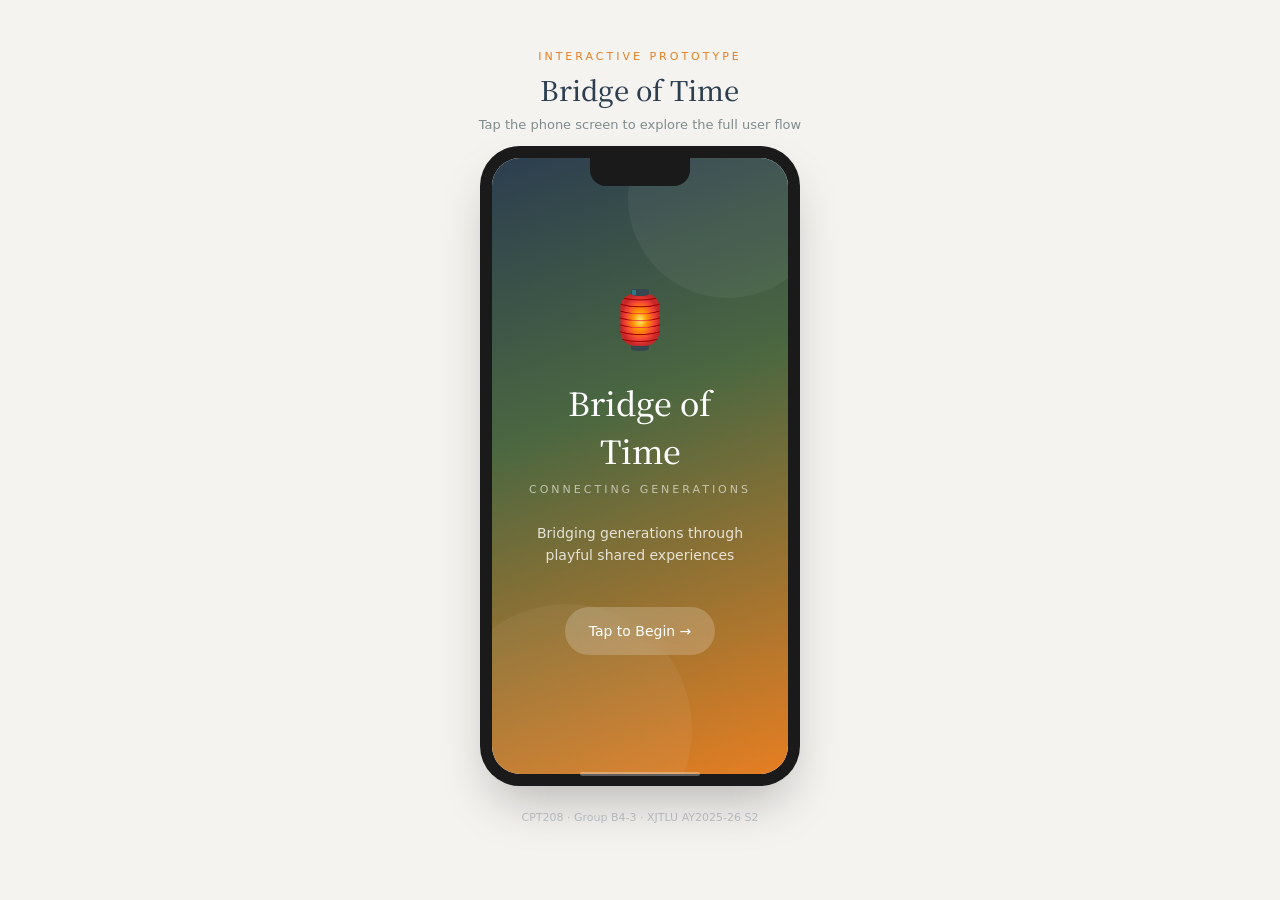
==== commit 6163fbb2: "Auto large font when grandparent role selected, remove manual toggle" ====
--- a/prototype/index.html
+++ b/prototype/index.html
@@ -6,8 +6,8 @@
       <meta name="viewport" content="width=device-width, initial-scale=1.0" />
       <title>cpt208 time of bridge</title>
       <style>html, body { height: 100%; margin: 0; } #root { height: 100%; }</style>
-      <script type="module" crossorigin src="/prototype/assets/index-CQ5OFgfq.js"></script>
-      <link rel="stylesheet" crossorigin href="/prototype/assets/index-CKCSnZ6j.css">
+      <script type="module" crossorigin src="/prototype/assets/index-BOENVZT9.js"></script>
+      <link rel="stylesheet" crossorigin href="/prototype/assets/index-82BidzsX.css">
     </head>
 
     <body>
--- a/prototype/assets/index-82BidzsX.css
+++ b/prototype/assets/index-82BidzsX.css
@@ -0,0 +1 @@
+@import"https://fonts.googleapis.com/css2?family=Noto+Serif+SC:wght@400;600;700&family=Inter:wght@300;400;500;600;700&display=swap";/*! tailwindcss v4.1.12 | MIT License | https://tailwindcss.com */@layer properties{@supports (((-webkit-hyphens:none)) and (not (margin-trim:inline))) or ((-moz-orient:inline) and (not (color:rgb(from red r g b)))){*,:before,:after,::backdrop{--tw-translate-x:0;--tw-translate-y:0;--tw-translate-z:0;--tw-rotate-x:initial;--tw-rotate-y:initial;--tw-rotate-z:initial;--tw-skew-x:initial;--tw-skew-y:initial;--tw-space-x-reverse:0;--tw-border-style:solid;--tw-gradient-position:initial;--tw-gradient-from:#0000;--tw-gradient-via:#0000;--tw-gradient-to:#0000;--tw-gradient-stops:initial;--tw-gradient-via-stops:initial;--tw-gradient-from-position:0%;--tw-gradient-via-position:50%;--tw-gradient-to-position:100%;--tw-leading:initial;--tw-font-weight:initial;--tw-tracking:initial;--tw-ordinal:initial;--tw-slashed-zero:initial;--tw-numeric-figure:initial;--tw-numeric-spacing:initial;--tw-numeric-fraction:initial;--tw-shadow:0 0 #0000;--tw-shadow-color:initial;--tw-shadow-alpha:100%;--tw-inset-shadow:0 0 #0000;--tw-inset-shadow-color:initial;--tw-inset-shadow-alpha:100%;--tw-ring-color:initial;--tw-ring-shadow:0 0 #0000;--tw-inset-ring-color:initial;--tw-inset-ring-shadow:0 0 #0000;--tw-ring-inset:initial;--tw-ring-offset-width:0px;--tw-ring-offset-color:#fff;--tw-ring-offset-shadow:0 0 #0000;--tw-outline-style:solid;--tw-backdrop-blur:initial;--tw-backdrop-brightness:initial;--tw-backdrop-contrast:initial;--tw-backdrop-grayscale:initial;--tw-backdrop-hue-rotate:initial;--tw-backdrop-invert:initial;--tw-backdrop-opacity:initial;--tw-backdrop-saturate:initial;--tw-backdrop-sepia:initial;--tw-duration:initial;--tw-ease:initial;--tw-content:"";--tw-animation-delay:0s;--tw-animation-direction:normal;--tw-animation-duration:initial;--tw-animation-fill-mode:none;--tw-animation-iteration-count:1;--tw-enter-blur:0;--tw-enter-opacity:1;--tw-enter-rotate:0;--tw-enter-scale:1;--tw-enter-translate-x:0;--tw-enter-translate-y:0;--tw-exit-blur:0;--tw-exit-opacity:1;--tw-exit-rotate:0;--tw-exit-scale:1;--tw-exit-translate-x:0;--tw-exit-translate-y:0}}}@layer theme{:root,:host{--font-sans:ui-sans-serif,system-ui,sans-serif,"Apple Color Emoji","Segoe UI Emoji","Segoe UI Symbol","Noto Color Emoji";--font-mono:ui-monospace,SFMono-Regular,Menlo,Monaco,Consolas,"Liberation Mono","Courier New",monospace;--color-gray-100:oklch(96.7% .003 264.542);--color-black:#000;--color-white:#fff;--spacing:.25rem;--container-sm:24rem;--container-lg:32rem;--text-xs:.75rem;--text-xs--line-height:calc(1/.75);--text-sm:.875rem;--text-sm--line-height:calc(1.25/.875);--text-base:1rem;--text-base--line-height: 1.5 ;--text-lg:1.125rem;--text-lg--line-height:calc(1.75/1.125);--text-xl:1.25rem;--text-2xl:1.5rem;--font-weight-normal:400;--font-weight-medium:500;--font-weight-semibold:600;--tracking-tight:-.025em;--tracking-wide:.025em;--tracking-widest:.1em;--leading-relaxed:1.625;--radius-xs:.125rem;--radius-2xl:1rem;--ease-in-out:cubic-bezier(.4,0,.2,1);--animate-pulse:pulse 2s cubic-bezier(.4,0,.6,1)infinite;--blur-sm:8px;--aspect-video:16/9;--default-transition-duration:.15s;--default-transition-timing-function:cubic-bezier(.4,0,.2,1);--default-font-family:var(--font-sans);--default-mono-font-family:var(--font-mono);--color-border:var(--border)}}@layer base{*,:after,:before,::backdrop{box-sizing:border-box;border:0 solid;margin:0;padding:0}::file-selector-button{box-sizing:border-box;border:0 solid;margin:0;padding:0}html,:host{-webkit-text-size-adjust:100%;-moz-tab-size:4;tab-size:4;line-height:1.5;font-family:var(--default-font-family,ui-sans-serif,system-ui,sans-serif,"Apple Color Emoji","Segoe UI Emoji","Segoe UI Symbol","Noto Color Emoji");font-feature-settings:var(--default-font-feature-settings,normal);font-variation-settings:var(--default-font-variation-settings,normal);-webkit-tap-highlight-color:transparent}hr{height:0;color:inherit;border-top-width:1px}abbr:where([title]){-webkit-text-decoration:underline dotted;text-decoration:underline dotted}h1,h2,h3,h4,h5,h6{font-size:inherit;font-weight:inherit}a{color:inherit;-webkit-text-decoration:inherit;text-decoration:inherit}b,strong{font-weight:bolder}code,kbd,samp,pre{font-family:var(--default-mono-font-family,ui-monospace,SFMono-Regular,Menlo,Monaco,Consolas,"Liberation Mono","Courier New",monospace);font-feature-settings:var(--default-mono-font-feature-settings,normal);font-variation-settings:var(--default-mono-font-variation-settings,normal);font-size:1em}small{font-size:80%}sub,sup{vertical-align:baseline;font-size:75%;line-height:0;position:relative}sub{bottom:-.25em}sup{top:-.5em}table{text-indent:0;border-color:inherit;border-collapse:collapse}:-moz-focusring{outline:auto}progress{vertical-align:baseline}summary{display:list-item}ol,ul,menu{list-style:none}img,svg,video,canvas,audio,iframe,embed,object{vertical-align:middle;display:block}img,video{max-width:100%;height:auto}button,input,select,optgroup,textarea{font:inherit;font-feature-settings:inherit;font-variation-settings:inherit;letter-spacing:inherit;color:inherit;opacity:1;background-color:#0000;border-radius:0}::file-selector-button{font:inherit;font-feature-settings:inherit;font-variation-settings:inherit;letter-spacing:inherit;color:inherit;opacity:1;background-color:#0000;border-radius:0}:where(select:is([multiple],[size])) optgroup{font-weight:bolder}:where(select:is([multiple],[size])) optgroup option{padding-inline-start:20px}::file-selector-button{margin-inline-end:4px}::placeholder{opacity:1}@supports (not ((-webkit-appearance:-apple-pay-button))) or (contain-intrinsic-size:1px){::placeholder{color:currentColor}@supports (color:color-mix(in lab,red,red)){::placeholder{color:color-mix(in oklab,currentcolor 50%,transparent)}}}textarea{resize:vertical}::-webkit-search-decoration{-webkit-appearance:none}::-webkit-date-and-time-value{min-height:1lh;text-align:inherit}::-webkit-datetime-edit{display:inline-flex}::-webkit-datetime-edit-fields-wrapper{padding:0}::-webkit-datetime-edit{padding-block:0}::-webkit-datetime-edit-year-field{padding-block:0}::-webkit-datetime-edit-month-field{padding-block:0}::-webkit-datetime-edit-day-field{padding-block:0}::-webkit-datetime-edit-hour-field{padding-block:0}::-webkit-datetime-edit-minute-field{padding-block:0}::-webkit-datetime-edit-second-field{padding-block:0}::-webkit-datetime-edit-millisecond-field{padding-block:0}::-webkit-datetime-edit-meridiem-field{padding-block:0}::-webkit-calendar-picker-indicator{line-height:1}:-moz-ui-invalid{box-shadow:none}button,input:where([type=button],[type=reset],[type=submit]){-webkit-appearance:button;-moz-appearance:button;appearance:button}::file-selector-button{-webkit-appearance:button;-moz-appearance:button;appearance:button}::-webkit-inner-spin-button{height:auto}::-webkit-outer-spin-button{height:auto}[hidden]:where(:not([hidden=until-found])){display:none!important}*{border-color:var(--border);outline-color:var(--ring)}@supports (color:color-mix(in lab,red,red)){*{outline-color:color-mix(in oklab,var(--ring)50%,transparent)}}body{background-color:var(--background);color:var(--foreground)}html{font-size:var(--font-size)}h1{font-size:var(--text-2xl);font-weight:var(--font-weight-medium);line-height:1.5}h2{font-size:var(--text-xl);font-weight:var(--font-weight-medium);line-height:1.5}h3{font-size:var(--text-lg);font-weight:var(--font-weight-medium);line-height:1.5}h4,label,button{font-size:var(--text-base);font-weight:var(--font-weight-medium);line-height:1.5}input{font-size:var(--text-base);font-weight:var(--font-weight-normal);line-height:1.5}}@layer components;@layer utilities{.\@container\/card-header{container:card-header/inline-size}.pointer-events-none{pointer-events:none}.invisible{visibility:hidden}.sr-only{clip:rect(0,0,0,0);white-space:nowrap;border-width:0;width:1px;height:1px;margin:-1px;padding:0;position:absolute;overflow:hidden}.absolute{position:absolute}.fixed{position:fixed}.relative{position:relative}.inset-0{inset:calc(var(--spacing)*0)}.inset-x-0{inset-inline:calc(var(--spacing)*0)}.inset-y-0{inset-block:calc(var(--spacing)*0)}.-top-12{top:calc(var(--spacing)*-12)}.top-0{top:calc(var(--spacing)*0)}.top-1\.5{top:calc(var(--spacing)*1.5)}.top-1\/2{top:50%}.top-2{top:calc(var(--spacing)*2)}.top-3{top:calc(var(--spacing)*3)}.top-3\.5{top:calc(var(--spacing)*3.5)}.top-4{top:calc(var(--spacing)*4)}.top-12{top:calc(var(--spacing)*12)}.top-\[-60px\]{top:-60px}.top-\[1px\]{top:1px}.top-\[50\%\]{top:50%}.top-\[60\%\]{top:60%}.top-full{top:100%}.-right-12{right:calc(var(--spacing)*-12)}.right-0{right:calc(var(--spacing)*0)}.right-1{right:calc(var(--spacing)*1)}.right-2{right:calc(var(--spacing)*2)}.right-3{right:calc(var(--spacing)*3)}.right-4{right:calc(var(--spacing)*4)}.right-\[-40px\]{right:-40px}.-bottom-12{bottom:calc(var(--spacing)*-12)}.bottom-0{bottom:calc(var(--spacing)*0)}.bottom-2{bottom:calc(var(--spacing)*2)}.bottom-4{bottom:calc(var(--spacing)*4)}.bottom-\[-80px\]{bottom:-80px}.bottom-\[10px\]{bottom:10px}.-left-12{left:calc(var(--spacing)*-12)}.left-0{left:calc(var(--spacing)*0)}.left-1{left:calc(var(--spacing)*1)}.left-1\/2{left:50%}.left-2{left:calc(var(--spacing)*2)}.left-4{left:calc(var(--spacing)*4)}.left-5{left:calc(var(--spacing)*5)}.left-\[-22px\]{left:-22px}.left-\[-50px\]{left:-50px}.left-\[9px\]{left:9px}.left-\[50\%\]{left:50%}.isolate{isolation:isolate}.z-10{z-index:10}.z-20{z-index:20}.z-30{z-index:30}.z-50{z-index:50}.z-\[1\]{z-index:1}.col-start-2{grid-column-start:2}.row-span-2{grid-row:span 2/span 2}.row-start-1{grid-row-start:1}.-mx-1{margin-inline:calc(var(--spacing)*-1)}.mx-2{margin-inline:calc(var(--spacing)*2)}.mx-3\.5{margin-inline:calc(var(--spacing)*3.5)}.mx-auto{margin-inline:auto}.my-0\.5{margin-block:calc(var(--spacing)*.5)}.my-1{margin-block:calc(var(--spacing)*1)}.my-4{margin-block:calc(var(--spacing)*4)}.-mt-3{margin-top:calc(var(--spacing)*-3)}.-mt-4{margin-top:calc(var(--spacing)*-4)}.mt-0\.5{margin-top:calc(var(--spacing)*.5)}.mt-1{margin-top:calc(var(--spacing)*1)}.mt-1\.5{margin-top:calc(var(--spacing)*1.5)}.mt-2{margin-top:calc(var(--spacing)*2)}.mt-3{margin-top:calc(var(--spacing)*3)}.mt-4{margin-top:calc(var(--spacing)*4)}.mt-auto{margin-top:auto}.mr-2{margin-right:calc(var(--spacing)*2)}.mb-1{margin-bottom:calc(var(--spacing)*1)}.mb-2{margin-bottom:calc(var(--spacing)*2)}.mb-3{margin-bottom:calc(var(--spacing)*3)}.mb-4{margin-bottom:calc(var(--spacing)*4)}.mb-6{margin-bottom:calc(var(--spacing)*6)}.mb-10{margin-bottom:calc(var(--spacing)*10)}.-ml-4{margin-left:calc(var(--spacing)*-4)}.ml-1{margin-left:calc(var(--spacing)*1)}.ml-auto{margin-left:auto}.line-clamp-1{-webkit-line-clamp:1;-webkit-box-orient:vertical;display:-webkit-box;overflow:hidden}.line-clamp-2{-webkit-line-clamp:2;-webkit-box-orient:vertical;display:-webkit-box;overflow:hidden}.block{display:block}.flex{display:flex}.grid{display:grid}.hidden{display:none}.inline-block{display:inline-block}.inline-flex{display:inline-flex}.table{display:table}.table-caption{display:table-caption}.table-cell{display:table-cell}.table-row{display:table-row}.field-sizing-content{field-sizing:content}.aspect-square{aspect-ratio:1}.aspect-video{aspect-ratio:var(--aspect-video)}.size-2{width:calc(var(--spacing)*2);height:calc(var(--spacing)*2)}.size-2\.5{width:calc(var(--spacing)*2.5);height:calc(var(--spacing)*2.5)}.size-3{width:calc(var(--spacing)*3);height:calc(var(--spacing)*3)}.size-3\.5{width:calc(var(--spacing)*3.5);height:calc(var(--spacing)*3.5)}.size-4{width:calc(var(--spacing)*4);height:calc(var(--spacing)*4)}.size-7{width:calc(var(--spacing)*7);height:calc(var(--spacing)*7)}.size-8{width:calc(var(--spacing)*8);height:calc(var(--spacing)*8)}.size-9{width:calc(var(--spacing)*9);height:calc(var(--spacing)*9)}.size-10{width:calc(var(--spacing)*10);height:calc(var(--spacing)*10)}.size-full{width:100%;height:100%}.h-1\.5{height:calc(var(--spacing)*1.5)}.h-2{height:calc(var(--spacing)*2)}.h-2\.5{height:calc(var(--spacing)*2.5)}.h-4{height:calc(var(--spacing)*4)}.h-5{height:calc(var(--spacing)*5)}.h-7{height:calc(var(--spacing)*7)}.h-8{height:calc(var(--spacing)*8)}.h-9{height:calc(var(--spacing)*9)}.h-10{height:calc(var(--spacing)*10)}.h-12{height:calc(var(--spacing)*12)}.h-\[1\.15rem\]{height:1.15rem}.h-\[4px\]{height:4px}.h-\[14px\]{height:14px}.h-\[28px\]{height:28px}.h-\[100px\]{height:100px}.h-\[200px\]{height:200px}.h-\[250px\]{height:250px}.h-\[calc\(100\%-1px\)\]{height:calc(100% - 1px)}.h-\[var\(--radix-navigation-menu-viewport-height\)\]{height:var(--radix-navigation-menu-viewport-height)}.h-\[var\(--radix-select-trigger-height\)\]{height:var(--radix-select-trigger-height)}.h-auto{height:auto}.h-full{height:100%}.h-px{height:1px}.h-svh{height:100svh}.max-h-\(--radix-context-menu-content-available-height\){max-height:var(--radix-context-menu-content-available-height)}.max-h-\(--radix-dropdown-menu-content-available-height\){max-height:var(--radix-dropdown-menu-content-available-height)}.max-h-\(--radix-select-content-available-height\){max-height:var(--radix-select-content-available-height)}.max-h-\[300px\]{max-height:300px}.min-h-0{min-height:calc(var(--spacing)*0)}.min-h-4{min-height:calc(var(--spacing)*4)}.min-h-16{min-height:calc(var(--spacing)*16)}.min-h-screen{min-height:100vh}.min-h-svh{min-height:100svh}.w-\(--sidebar-width\){width:var(--sidebar-width)}.w-0{width:calc(var(--spacing)*0)}.w-1{width:calc(var(--spacing)*1)}.w-2{width:calc(var(--spacing)*2)}.w-2\.5{width:calc(var(--spacing)*2.5)}.w-3{width:calc(var(--spacing)*3)}.w-3\/4{width:75%}.w-4{width:calc(var(--spacing)*4)}.w-5{width:calc(var(--spacing)*5)}.w-8{width:calc(var(--spacing)*8)}.w-9{width:calc(var(--spacing)*9)}.w-64{width:calc(var(--spacing)*64)}.w-72{width:calc(var(--spacing)*72)}.w-\[2px\]{width:2px}.w-\[14px\]{width:14px}.w-\[100px\]{width:100px}.w-\[120px\]{width:120px}.w-\[200px\]{width:200px}.w-\[250px\]{width:250px}.w-auto{width:auto}.w-fit{width:fit-content}.w-full{width:100%}.w-max{width:max-content}.w-px{width:1px}.max-w-\(--skeleton-width\){max-width:var(--skeleton-width)}.max-w-\[340px\]{max-width:340px}.max-w-\[calc\(100\%-2rem\)\]{max-width:calc(100% - 2rem)}.max-w-max{max-width:max-content}.min-w-0{min-width:calc(var(--spacing)*0)}.min-w-5{min-width:calc(var(--spacing)*5)}.min-w-8{min-width:calc(var(--spacing)*8)}.min-w-9{min-width:calc(var(--spacing)*9)}.min-w-10{min-width:calc(var(--spacing)*10)}.min-w-\[8rem\]{min-width:8rem}.min-w-\[12rem\]{min-width:12rem}.min-w-\[var\(--radix-select-trigger-width\)\]{min-width:var(--radix-select-trigger-width)}.flex-1{flex:1}.flex-shrink-0,.shrink-0{flex-shrink:0}.grow{flex-grow:1}.grow-0{flex-grow:0}.basis-full{flex-basis:100%}.caption-bottom{caption-side:bottom}.border-collapse{border-collapse:collapse}.origin-\(--radix-context-menu-content-transform-origin\){transform-origin:var(--radix-context-menu-content-transform-origin)}.origin-\(--radix-dropdown-menu-content-transform-origin\){transform-origin:var(--radix-dropdown-menu-content-transform-origin)}.origin-\(--radix-hover-card-content-transform-origin\){transform-origin:var(--radix-hover-card-content-transform-origin)}.origin-\(--radix-menubar-content-transform-origin\){transform-origin:var(--radix-menubar-content-transform-origin)}.origin-\(--radix-popover-content-transform-origin\){transform-origin:var(--radix-popover-content-transform-origin)}.origin-\(--radix-select-content-transform-origin\){transform-origin:var(--radix-select-content-transform-origin)}.origin-\(--radix-tooltip-content-transform-origin\){transform-origin:var(--radix-tooltip-content-transform-origin)}.-translate-x-1\/2{--tw-translate-x: -50% ;translate:var(--tw-translate-x)var(--tw-translate-y)}.-translate-x-px{--tw-translate-x:-1px;translate:var(--tw-translate-x)var(--tw-translate-y)}.translate-x-\[-50\%\]{--tw-translate-x:-50%;translate:var(--tw-translate-x)var(--tw-translate-y)}.translate-x-px{--tw-translate-x:1px;translate:var(--tw-translate-x)var(--tw-translate-y)}.-translate-y-1\/2{--tw-translate-y: -50% ;translate:var(--tw-translate-x)var(--tw-translate-y)}.translate-y-0\.5{--tw-translate-y:calc(var(--spacing)*.5);translate:var(--tw-translate-x)var(--tw-translate-y)}.translate-y-\[-50\%\]{--tw-translate-y:-50%;translate:var(--tw-translate-x)var(--tw-translate-y)}.translate-y-\[calc\(-50\%_-_2px\)\]{--tw-translate-y: calc(-50% - 2px) ;translate:var(--tw-translate-x)var(--tw-translate-y)}.rotate-45{rotate:45deg}.rotate-90{rotate:90deg}.transform{transform:var(--tw-rotate-x,)var(--tw-rotate-y,)var(--tw-rotate-z,)var(--tw-skew-x,)var(--tw-skew-y,)}.animate-caret-blink{animation:1.25s ease-out infinite caret-blink}.animate-in{animation:enter var(--tw-animation-duration,var(--tw-duration,.15s))var(--tw-ease,ease)var(--tw-animation-delay,0s)var(--tw-animation-iteration-count,1)var(--tw-animation-direction,normal)var(--tw-animation-fill-mode,none)}.animate-pulse{animation:var(--animate-pulse)}.cursor-default{cursor:default}.cursor-pointer{cursor:pointer}.touch-none{touch-action:none}.resize-none{resize:none}.scroll-my-1{scroll-margin-block:calc(var(--spacing)*1)}.scroll-py-1{scroll-padding-block:calc(var(--spacing)*1)}.list-none{list-style-type:none}.auto-rows-min{grid-auto-rows:min-content}.grid-cols-2{grid-template-columns:repeat(2,minmax(0,1fr))}.grid-cols-\[0_1fr\]{grid-template-columns:0 1fr}.grid-rows-\[auto_auto\]{grid-template-rows:auto auto}.flex-col{flex-direction:column}.flex-col-reverse{flex-direction:column-reverse}.flex-row{flex-direction:row}.flex-wrap{flex-wrap:wrap}.items-center{align-items:center}.items-end{align-items:flex-end}.items-start{align-items:flex-start}.items-stretch{align-items:stretch}.justify-around{justify-content:space-around}.justify-between{justify-content:space-between}.justify-center{justify-content:center}.justify-items-start{justify-items:start}.gap-0\.5{gap:calc(var(--spacing)*.5)}.gap-1{gap:calc(var(--spacing)*1)}.gap-1\.5{gap:calc(var(--spacing)*1.5)}.gap-2{gap:calc(var(--spacing)*2)}.gap-2\.5{gap:calc(var(--spacing)*2.5)}.gap-3{gap:calc(var(--spacing)*3)}.gap-4{gap:calc(var(--spacing)*4)}.gap-6{gap:calc(var(--spacing)*6)}:where(.space-x-1>:not(:last-child)){--tw-space-x-reverse:0;margin-inline-start:calc(calc(var(--spacing)*1)*var(--tw-space-x-reverse));margin-inline-end:calc(calc(var(--spacing)*1)*calc(1 - var(--tw-space-x-reverse)))}.gap-y-0\.5{row-gap:calc(var(--spacing)*.5)}.self-start{align-self:flex-start}.justify-self-end{justify-self:flex-end}.overflow-auto{overflow:auto}.overflow-hidden{overflow:hidden}.overflow-x-auto{overflow-x:auto}.overflow-x-hidden{overflow-x:hidden}.overflow-y-auto{overflow-y:auto}.rounded-2xl{border-radius:var(--radius-2xl)}.rounded-\[2px\]{border-radius:2px}.rounded-\[4px\]{border-radius:4px}.rounded-\[28px\]{border-radius:28px}.rounded-\[40px\]{border-radius:40px}.rounded-\[inherit\]{border-radius:inherit}.rounded-full{border-radius:3.40282e38px}.rounded-lg{border-radius:var(--radius)}.rounded-md{border-radius:calc(var(--radius) - 2px)}.rounded-none{border-radius:0}.rounded-sm{border-radius:calc(var(--radius) - 4px)}.rounded-xl{border-radius:calc(var(--radius) + 4px)}.rounded-xs{border-radius:var(--radius-xs)}.rounded-tl-sm{border-top-left-radius:calc(var(--radius) - 4px)}.rounded-b-2xl{border-bottom-right-radius:var(--radius-2xl);border-bottom-left-radius:var(--radius-2xl)}.border{border-style:var(--tw-border-style);border-width:1px}.border-0{border-style:var(--tw-border-style);border-width:0}.border-2{border-style:var(--tw-border-style);border-width:2px}.border-\[1\.5px\]{border-style:var(--tw-border-style);border-width:1.5px}.border-y{border-block-style:var(--tw-border-style);border-block-width:1px}.border-t{border-top-style:var(--tw-border-style);border-top-width:1px}.border-r{border-right-style:var(--tw-border-style);border-right-width:1px}.border-b{border-bottom-style:var(--tw-border-style);border-bottom-width:1px}.border-l{border-left-style:var(--tw-border-style);border-left-width:1px}.border-dashed{--tw-border-style:dashed;border-style:dashed}.border-solid{--tw-border-style:solid;border-style:solid}.border-\(--color-border\){border-color:var(--color-border)}.border-\[\#8e44ad\]\/30{border-color:#8e44ad4d}.border-\[\#e67e22\]{border-color:#e67e22}.border-\[\#e67e22\]\/20{border-color:#e67e2233}.border-\[\#e67e22\]\/30{border-color:#e67e224d}.border-\[\#eee\]{border-color:#eee}.border-\[\#faf8f5\]{border-color:#faf8f5}.border-border\/50{border-color:var(--border)}@supports (color:color-mix(in lab,red,red)){.border-border\/50{border-color:color-mix(in oklab,var(--border)50%,transparent)}}.border-input{border-color:var(--input)}.border-primary{border-color:var(--primary)}.border-sidebar-border{border-color:var(--sidebar-border)}.border-transparent{border-color:#0000}.border-t-transparent{border-top-color:#0000}.border-l-transparent{border-left-color:#0000}.bg-\(--color-bg\){background-color:var(--color-bg)}.bg-\[\#1a1a1a\]{background-color:#1a1a1a}.bg-\[\#2c3e50\]{background-color:#2c3e50}.bg-\[\#8e44ad\]{background-color:#8e44ad}.bg-\[\#27ae60\]{background-color:#27ae60}.bg-\[\#e67e22\]{background-color:#e67e22}.bg-\[\#e67e22\]\/20{background-color:#e67e2233}.bg-\[\#e74c3c\]{background-color:#e74c3c}.bg-\[\#ecf0f1\]{background-color:#ecf0f1}.bg-\[\#f0faf4\]{background-color:#f0faf4}.bg-\[\#f5f3f0\]{background-color:#f5f3f0}.bg-\[\#f9f0ff\]{background-color:#f9f0ff}.bg-\[\#faf8f5\]{background-color:#faf8f5}.bg-\[\#fff3e0\]{background-color:#fff3e0}.bg-\[\#fff8f0\]{background-color:#fff8f0}.bg-accent{background-color:var(--accent)}.bg-background{background-color:var(--background)}.bg-black\/30{background-color:#0000004d}@supports (color:color-mix(in lab,red,red)){.bg-black\/30{background-color:color-mix(in oklab,var(--color-black)30%,transparent)}}.bg-black\/40{background-color:#0006}@supports (color:color-mix(in lab,red,red)){.bg-black\/40{background-color:color-mix(in oklab,var(--color-black)40%,transparent)}}.bg-black\/50{background-color:#00000080}@supports (color:color-mix(in lab,red,red)){.bg-black\/50{background-color:color-mix(in oklab,var(--color-black)50%,transparent)}}.bg-black\/80{background-color:#000c}@supports (color:color-mix(in lab,red,red)){.bg-black\/80{background-color:color-mix(in oklab,var(--color-black)80%,transparent)}}.bg-border{background-color:var(--border)}.bg-card{background-color:var(--card)}.bg-destructive{background-color:var(--destructive)}.bg-foreground{background-color:var(--foreground)}.bg-gray-100{background-color:var(--color-gray-100)}.bg-input-background{background-color:var(--input-background)}.bg-muted,.bg-muted\/50{background-color:var(--muted)}@supports (color:color-mix(in lab,red,red)){.bg-muted\/50{background-color:color-mix(in oklab,var(--muted)50%,transparent)}}.bg-popover{background-color:var(--popover)}.bg-primary,.bg-primary\/20{background-color:var(--primary)}@supports (color:color-mix(in lab,red,red)){.bg-primary\/20{background-color:color-mix(in oklab,var(--primary)20%,transparent)}}.bg-secondary{background-color:var(--secondary)}.bg-sidebar{background-color:var(--sidebar)}.bg-sidebar-border{background-color:var(--sidebar-border)}.bg-transparent{background-color:#0000}.bg-white{background-color:var(--color-white)}.bg-white\/5{background-color:#ffffff0d}@supports (color:color-mix(in lab,red,red)){.bg-white\/5{background-color:color-mix(in oklab,var(--color-white)5%,transparent)}}.bg-white\/20{background-color:#fff3}@supports (color:color-mix(in lab,red,red)){.bg-white\/20{background-color:color-mix(in oklab,var(--color-white)20%,transparent)}}.bg-white\/30{background-color:#ffffff4d}@supports (color:color-mix(in lab,red,red)){.bg-white\/30{background-color:color-mix(in oklab,var(--color-white)30%,transparent)}}.bg-gradient-to-r{--tw-gradient-position:to right in oklab;background-image:linear-gradient(var(--tw-gradient-stops))}.bg-gradient-to-t{--tw-gradient-position:to top in oklab;background-image:linear-gradient(var(--tw-gradient-stops))}.from-black\/50{--tw-gradient-from:#00000080}@supports (color:color-mix(in lab,red,red)){.from-black\/50{--tw-gradient-from:color-mix(in oklab,var(--color-black)50%,transparent)}}.from-black\/50{--tw-gradient-stops:var(--tw-gradient-via-stops,var(--tw-gradient-position),var(--tw-gradient-from)var(--tw-gradient-from-position),var(--tw-gradient-to)var(--tw-gradient-to-position))}.from-black\/60{--tw-gradient-from:#0009}@supports (color:color-mix(in lab,red,red)){.from-black\/60{--tw-gradient-from:color-mix(in oklab,var(--color-black)60%,transparent)}}.from-black\/60{--tw-gradient-stops:var(--tw-gradient-via-stops,var(--tw-gradient-position),var(--tw-gradient-from)var(--tw-gradient-from-position),var(--tw-gradient-to)var(--tw-gradient-to-position))}.to-transparent{--tw-gradient-to:transparent;--tw-gradient-stops:var(--tw-gradient-via-stops,var(--tw-gradient-position),var(--tw-gradient-from)var(--tw-gradient-from-position),var(--tw-gradient-to)var(--tw-gradient-to-position))}.fill-current{fill:currentColor}.fill-primary{fill:var(--primary)}.object-cover{object-fit:cover}.p-0{padding:calc(var(--spacing)*0)}.p-1{padding:calc(var(--spacing)*1)}.p-2{padding:calc(var(--spacing)*2)}.p-3{padding:calc(var(--spacing)*3)}.p-4{padding:calc(var(--spacing)*4)}.p-5{padding:calc(var(--spacing)*5)}.p-6{padding:calc(var(--spacing)*6)}.p-\[3px\]{padding:3px}.p-px{padding:1px}.px-1{padding-inline:calc(var(--spacing)*1)}.px-1\.5{padding-inline:calc(var(--spacing)*1.5)}.px-2{padding-inline:calc(var(--spacing)*2)}.px-2\.5{padding-inline:calc(var(--spacing)*2.5)}.px-3{padding-inline:calc(var(--spacing)*3)}.px-4{padding-inline:calc(var(--spacing)*4)}.px-5{padding-inline:calc(var(--spacing)*5)}.px-6{padding-inline:calc(var(--spacing)*6)}.px-8{padding-inline:calc(var(--spacing)*8)}.py-0\.5{padding-block:calc(var(--spacing)*.5)}.py-1{padding-block:calc(var(--spacing)*1)}.py-1\.5{padding-block:calc(var(--spacing)*1.5)}.py-2{padding-block:calc(var(--spacing)*2)}.py-3{padding-block:calc(var(--spacing)*3)}.py-4{padding-block:calc(var(--spacing)*4)}.py-5{padding-block:calc(var(--spacing)*5)}.py-6{padding-block:calc(var(--spacing)*6)}.pt-0{padding-top:calc(var(--spacing)*0)}.pt-1{padding-top:calc(var(--spacing)*1)}.pt-3{padding-top:calc(var(--spacing)*3)}.pt-4{padding-top:calc(var(--spacing)*4)}.pt-6{padding-top:calc(var(--spacing)*6)}.pt-12{padding-top:calc(var(--spacing)*12)}.pr-2{padding-right:calc(var(--spacing)*2)}.pr-2\.5{padding-right:calc(var(--spacing)*2.5)}.pr-8{padding-right:calc(var(--spacing)*8)}.pb-3{padding-bottom:calc(var(--spacing)*3)}.pb-4{padding-bottom:calc(var(--spacing)*4)}.pb-5{padding-bottom:calc(var(--spacing)*5)}.pb-6{padding-bottom:calc(var(--spacing)*6)}.pl-2{padding-left:calc(var(--spacing)*2)}.pl-4{padding-left:calc(var(--spacing)*4)}.pl-6{padding-left:calc(var(--spacing)*6)}.pl-8{padding-left:calc(var(--spacing)*8)}.text-center{text-align:center}.text-left{text-align:left}.text-right{text-align:right}.align-middle{vertical-align:middle}.font-mono{font-family:var(--font-mono)}.text-base{font-size:var(--text-base);line-height:var(--tw-leading,var(--text-base--line-height))}.text-lg{font-size:var(--text-lg);line-height:var(--tw-leading,var(--text-lg--line-height))}.text-sm{font-size:var(--text-sm);line-height:var(--tw-leading,var(--text-sm--line-height))}.text-xs{font-size:var(--text-xs);line-height:var(--tw-leading,var(--text-xs--line-height))}.text-\[0\.8rem\]{font-size:.8rem}.text-\[11px\]{font-size:11px}.text-\[13px\]{font-size:13px}.leading-none{--tw-leading:1;line-height:1}.font-medium{--tw-font-weight:var(--font-weight-medium);font-weight:var(--font-weight-medium)}.font-normal{--tw-font-weight:var(--font-weight-normal);font-weight:var(--font-weight-normal)}.font-semibold{--tw-font-weight:var(--font-weight-semibold);font-weight:var(--font-weight-semibold)}.tracking-\[2px\]{--tw-tracking:2px;letter-spacing:2px}.tracking-\[3px\]{--tw-tracking:3px;letter-spacing:3px}.tracking-tight{--tw-tracking:var(--tracking-tight);letter-spacing:var(--tracking-tight)}.tracking-wide{--tw-tracking:var(--tracking-wide);letter-spacing:var(--tracking-wide)}.tracking-widest{--tw-tracking:var(--tracking-widest);letter-spacing:var(--tracking-widest)}.text-balance{text-wrap:balance}.break-words{overflow-wrap:break-word}.whitespace-nowrap{white-space:nowrap}.text-\[\#2c3e50\]{color:#2c3e50}.text-\[\#7f8c8d\]{color:#7f8c8d}.text-\[\#8e44ad\]{color:#8e44ad}.text-\[\#27ae60\]{color:#27ae60}.text-\[\#bdc3c7\]{color:#bdc3c7}.text-\[\#e67e22\]{color:#e67e22}.text-\[\#e74c3c\]{color:#e74c3c}.text-accent-foreground{color:var(--accent-foreground)}.text-card-foreground{color:var(--card-foreground)}.text-current{color:currentColor}.text-destructive{color:var(--destructive)}.text-foreground{color:var(--foreground)}.text-muted-foreground{color:var(--muted-foreground)}.text-popover-foreground{color:var(--popover-foreground)}.text-primary{color:var(--primary)}.text-primary-foreground{color:var(--primary-foreground)}.text-secondary-foreground{color:var(--secondary-foreground)}.text-sidebar-foreground,.text-sidebar-foreground\/70{color:var(--sidebar-foreground)}@supports (color:color-mix(in lab,red,red)){.text-sidebar-foreground\/70{color:color-mix(in oklab,var(--sidebar-foreground)70%,transparent)}}.text-white{color:var(--color-white)}.text-white\/60{color:#fff9}@supports (color:color-mix(in lab,red,red)){.text-white\/60{color:color-mix(in oklab,var(--color-white)60%,transparent)}}.text-white\/70{color:#ffffffb3}@supports (color:color-mix(in lab,red,red)){.text-white\/70{color:color-mix(in oklab,var(--color-white)70%,transparent)}}.text-white\/75{color:#ffffffbf}@supports (color:color-mix(in lab,red,red)){.text-white\/75{color:color-mix(in oklab,var(--color-white)75%,transparent)}}.text-white\/80{color:#fffc}@supports (color:color-mix(in lab,red,red)){.text-white\/80{color:color-mix(in oklab,var(--color-white)80%,transparent)}}.text-white\/90{color:#ffffffe6}@supports (color:color-mix(in lab,red,red)){.text-white\/90{color:color-mix(in oklab,var(--color-white)90%,transparent)}}.uppercase{text-transform:uppercase}.tabular-nums{--tw-numeric-spacing:tabular-nums;font-variant-numeric:var(--tw-ordinal,)var(--tw-slashed-zero,)var(--tw-numeric-figure,)var(--tw-numeric-spacing,)var(--tw-numeric-fraction,)}.line-through{text-decoration-line:line-through}.underline-offset-4{text-underline-offset:4px}.opacity-30{opacity:.3}.opacity-50{opacity:.5}.opacity-70{opacity:.7}.shadow{--tw-shadow:0 1px 3px 0 var(--tw-shadow-color,#0000001a),0 1px 2px -1px var(--tw-shadow-color,#0000001a);box-shadow:var(--tw-inset-shadow),var(--tw-inset-ring-shadow),var(--tw-ring-offset-shadow),var(--tw-ring-shadow),var(--tw-shadow)}.shadow-2xl{--tw-shadow:0 25px 50px -12px var(--tw-shadow-color,#00000040);box-shadow:var(--tw-inset-shadow),var(--tw-inset-ring-shadow),var(--tw-ring-offset-shadow),var(--tw-ring-shadow),var(--tw-shadow)}.shadow-\[0_0_0_1px_hsl\(var\(--sidebar-border\)\)\]{--tw-shadow:0 0 0 1px var(--tw-shadow-color,hsl(var(--sidebar-border)));box-shadow:var(--tw-inset-shadow),var(--tw-inset-ring-shadow),var(--tw-ring-offset-shadow),var(--tw-ring-shadow),var(--tw-shadow)}.shadow-lg{--tw-shadow:0 10px 15px -3px var(--tw-shadow-color,#0000001a),0 4px 6px -4px var(--tw-shadow-color,#0000001a);box-shadow:var(--tw-inset-shadow),var(--tw-inset-ring-shadow),var(--tw-ring-offset-shadow),var(--tw-ring-shadow),var(--tw-shadow)}.shadow-md{--tw-shadow:0 4px 6px -1px var(--tw-shadow-color,#0000001a),0 2px 4px -2px var(--tw-shadow-color,#0000001a);box-shadow:var(--tw-inset-shadow),var(--tw-inset-ring-shadow),var(--tw-ring-offset-shadow),var(--tw-ring-shadow),var(--tw-shadow)}.shadow-none{--tw-shadow:0 0 #0000;box-shadow:var(--tw-inset-shadow),var(--tw-inset-ring-shadow),var(--tw-ring-offset-shadow),var(--tw-ring-shadow),var(--tw-shadow)}.shadow-sm{--tw-shadow:0 1px 3px 0 var(--tw-shadow-color,#0000001a),0 1px 2px -1px var(--tw-shadow-color,#0000001a);box-shadow:var(--tw-inset-shadow),var(--tw-inset-ring-shadow),var(--tw-ring-offset-shadow),var(--tw-ring-shadow),var(--tw-shadow)}.shadow-xl{--tw-shadow:0 20px 25px -5px var(--tw-shadow-color,#0000001a),0 8px 10px -6px var(--tw-shadow-color,#0000001a);box-shadow:var(--tw-inset-shadow),var(--tw-inset-ring-shadow),var(--tw-ring-offset-shadow),var(--tw-ring-shadow),var(--tw-shadow)}.shadow-xs{--tw-shadow:0 1px 2px 0 var(--tw-shadow-color,#0000000d);box-shadow:var(--tw-inset-shadow),var(--tw-inset-ring-shadow),var(--tw-ring-offset-shadow),var(--tw-ring-shadow),var(--tw-shadow)}.ring-0{--tw-ring-shadow:var(--tw-ring-inset,)0 0 0 calc(0px + var(--tw-ring-offset-width))var(--tw-ring-color,currentcolor);box-shadow:var(--tw-inset-shadow),var(--tw-inset-ring-shadow),var(--tw-ring-offset-shadow),var(--tw-ring-shadow),var(--tw-shadow)}.ring-ring\/50{--tw-ring-color:var(--ring)}@supports (color:color-mix(in lab,red,red)){.ring-ring\/50{--tw-ring-color:color-mix(in oklab,var(--ring)50%,transparent)}}.ring-sidebar-ring{--tw-ring-color:var(--sidebar-ring)}.ring-offset-background{--tw-ring-offset-color:var(--background)}.outline-hidden{--tw-outline-style:none;outline-style:none}@media(forced-colors:active){.outline-hidden{outline-offset:2px;outline:2px solid #0000}}.outline{outline-style:var(--tw-outline-style);outline-width:1px}.backdrop-blur-sm{--tw-backdrop-blur:blur(var(--blur-sm));-webkit-backdrop-filter:var(--tw-backdrop-blur,)var(--tw-backdrop-brightness,)var(--tw-backdrop-contrast,)var(--tw-backdrop-grayscale,)var(--tw-backdrop-hue-rotate,)var(--tw-backdrop-invert,)var(--tw-backdrop-opacity,)var(--tw-backdrop-saturate,)var(--tw-backdrop-sepia,);backdrop-filter:var(--tw-backdrop-blur,)var(--tw-backdrop-brightness,)var(--tw-backdrop-contrast,)var(--tw-backdrop-grayscale,)var(--tw-backdrop-hue-rotate,)var(--tw-backdrop-invert,)var(--tw-backdrop-opacity,)var(--tw-backdrop-saturate,)var(--tw-backdrop-sepia,)}.transition{transition-property:color,background-color,border-color,outline-color,text-decoration-color,fill,stroke,--tw-gradient-from,--tw-gradient-via,--tw-gradient-to,opacity,box-shadow,transform,translate,scale,rotate,filter,-webkit-backdrop-filter,backdrop-filter,display,visibility,content-visibility,overlay,pointer-events;transition-timing-function:var(--tw-ease,var(--default-transition-timing-function));transition-duration:var(--tw-duration,var(--default-transition-duration))}.transition-\[color\,box-shadow\]{transition-property:color,box-shadow;transition-timing-function:var(--tw-ease,var(--default-transition-timing-function));transition-duration:var(--tw-duration,var(--default-transition-duration))}.transition-\[left\,right\,width\]{transition-property:left,right,width;transition-timing-function:var(--tw-ease,var(--default-transition-timing-function));transition-duration:var(--tw-duration,var(--default-transition-duration))}.transition-\[margin\,opacity\]{transition-property:margin,opacity;transition-timing-function:var(--tw-ease,var(--default-transition-timing-function));transition-duration:var(--tw-duration,var(--default-transition-duration))}.transition-\[width\,height\,padding\]{transition-property:width,height,padding;transition-timing-function:var(--tw-ease,var(--default-transition-timing-function));transition-duration:var(--tw-duration,var(--default-transition-duration))}.transition-\[width\]{transition-property:width;transition-timing-function:var(--tw-ease,var(--default-transition-timing-function));transition-duration:var(--tw-duration,var(--default-transition-duration))}.transition-all{transition-property:all;transition-timing-function:var(--tw-ease,var(--default-transition-timing-function));transition-duration:var(--tw-duration,var(--default-transition-duration))}.transition-colors{transition-property:color,background-color,border-color,outline-color,text-decoration-color,fill,stroke,--tw-gradient-from,--tw-gradient-via,--tw-gradient-to;transition-timing-function:var(--tw-ease,var(--default-transition-timing-function));transition-duration:var(--tw-duration,var(--default-transition-duration))}.transition-opacity{transition-property:opacity;transition-timing-function:var(--tw-ease,var(--default-transition-timing-function));transition-duration:var(--tw-duration,var(--default-transition-duration))}.transition-shadow{transition-property:box-shadow;transition-timing-function:var(--tw-ease,var(--default-transition-timing-function));transition-duration:var(--tw-duration,var(--default-transition-duration))}.transition-transform{transition-property:transform,translate,scale,rotate;transition-timing-function:var(--tw-ease,var(--default-transition-timing-function));transition-duration:var(--tw-duration,var(--default-transition-duration))}.transition-none{transition-property:none}.duration-200{--tw-duration:.2s;transition-duration:.2s}.duration-300{--tw-duration:.3s;transition-duration:.3s}.duration-1000{--tw-duration:1s;transition-duration:1s}.ease-in-out{--tw-ease:var(--ease-in-out);transition-timing-function:var(--ease-in-out)}.ease-linear{--tw-ease:linear;transition-timing-function:linear}.fade-in-0{--tw-enter-opacity:0}.outline-none{--tw-outline-style:none;outline-style:none}.select-none{-webkit-user-select:none;user-select:none}.zoom-in-95{--tw-enter-scale:.95}.group-focus-within\/menu-item\:opacity-100:is(:where(.group\/menu-item):focus-within *){opacity:1}@media(hover:hover){.group-hover\/menu-item\:opacity-100:is(:where(.group\/menu-item):hover *){opacity:1}}.group-has-data-\[sidebar\=menu-action\]\/menu-item\:pr-8:is(:where(.group\/menu-item):has([data-sidebar=menu-action]) *){padding-right:calc(var(--spacing)*8)}.group-data-\[collapsible\=icon\]\:-mt-8:is(:where(.group)[data-collapsible=icon] *){margin-top:calc(var(--spacing)*-8)}.group-data-\[collapsible\=icon\]\:hidden:is(:where(.group)[data-collapsible=icon] *){display:none}.group-data-\[collapsible\=icon\]\:size-8\!:is(:where(.group)[data-collapsible=icon] *){width:calc(var(--spacing)*8)!important;height:calc(var(--spacing)*8)!important}.group-data-\[collapsible\=icon\]\:w-\(--sidebar-width-icon\):is(:where(.group)[data-collapsible=icon] *){width:var(--sidebar-width-icon)}.group-data-\[collapsible\=icon\]\:w-\[calc\(var\(--sidebar-width-icon\)\+\(--spacing\(4\)\)\)\]:is(:where(.group)[data-collapsible=icon] *){width:calc(var(--sidebar-width-icon) + (calc(var(--spacing)*4)))}.group-data-\[collapsible\=icon\]\:w-\[calc\(var\(--sidebar-width-icon\)\+\(--spacing\(4\)\)\+2px\)\]:is(:where(.group)[data-collapsible=icon] *){width:calc(var(--sidebar-width-icon) + (calc(var(--spacing)*4)) + 2px)}.group-data-\[collapsible\=icon\]\:overflow-hidden:is(:where(.group)[data-collapsible=icon] *){overflow:hidden}.group-data-\[collapsible\=icon\]\:p-0\!:is(:where(.group)[data-collapsible=icon] *){padding:calc(var(--spacing)*0)!important}.group-data-\[collapsible\=icon\]\:p-2\!:is(:where(.group)[data-collapsible=icon] *){padding:calc(var(--spacing)*2)!important}.group-data-\[collapsible\=icon\]\:opacity-0:is(:where(.group)[data-collapsible=icon] *){opacity:0}.group-data-\[collapsible\=offcanvas\]\:right-\[calc\(var\(--sidebar-width\)\*-1\)\]:is(:where(.group)[data-collapsible=offcanvas] *){right:calc(var(--sidebar-width)*-1)}.group-data-\[collapsible\=offcanvas\]\:left-\[calc\(var\(--sidebar-width\)\*-1\)\]:is(:where(.group)[data-collapsible=offcanvas] *){left:calc(var(--sidebar-width)*-1)}.group-data-\[collapsible\=offcanvas\]\:w-0:is(:where(.group)[data-collapsible=offcanvas] *){width:calc(var(--spacing)*0)}.group-data-\[collapsible\=offcanvas\]\:translate-x-0:is(:where(.group)[data-collapsible=offcanvas] *){--tw-translate-x:calc(var(--spacing)*0);translate:var(--tw-translate-x)var(--tw-translate-y)}.group-data-\[disabled\=true\]\:pointer-events-none:is(:where(.group)[data-disabled=true] *){pointer-events:none}.group-data-\[disabled\=true\]\:opacity-50:is(:where(.group)[data-disabled=true] *){opacity:.5}.group-data-\[side\=left\]\:-right-4:is(:where(.group)[data-side=left] *){right:calc(var(--spacing)*-4)}.group-data-\[side\=left\]\:border-r:is(:where(.group)[data-side=left] *){border-right-style:var(--tw-border-style);border-right-width:1px}.group-data-\[side\=right\]\:left-0:is(:where(.group)[data-side=right] *){left:calc(var(--spacing)*0)}.group-data-\[side\=right\]\:rotate-180:is(:where(.group)[data-side=right] *){rotate:180deg}.group-data-\[side\=right\]\:border-l:is(:where(.group)[data-side=right] *){border-left-style:var(--tw-border-style);border-left-width:1px}.group-data-\[state\=open\]\:rotate-180:is(:where(.group)[data-state=open] *){rotate:180deg}.group-data-\[variant\=floating\]\:rounded-lg:is(:where(.group)[data-variant=floating] *){border-radius:var(--radius)}.group-data-\[variant\=floating\]\:border:is(:where(.group)[data-variant=floating] *){border-style:var(--tw-border-style);border-width:1px}.group-data-\[variant\=floating\]\:border-sidebar-border:is(:where(.group)[data-variant=floating] *){border-color:var(--sidebar-border)}.group-data-\[variant\=floating\]\:shadow-sm:is(:where(.group)[data-variant=floating] *){--tw-shadow:0 1px 3px 0 var(--tw-shadow-color,#0000001a),0 1px 2px -1px var(--tw-shadow-color,#0000001a);box-shadow:var(--tw-inset-shadow),var(--tw-inset-ring-shadow),var(--tw-ring-offset-shadow),var(--tw-ring-shadow),var(--tw-shadow)}.group-data-\[vaul-drawer-direction\=bottom\]\/drawer-content\:block:is(:where(.group\/drawer-content)[data-vaul-drawer-direction=bottom] *){display:block}.group-data-\[viewport\=false\]\/navigation-menu\:top-full:is(:where(.group\/navigation-menu)[data-viewport=false] *){top:100%}.group-data-\[viewport\=false\]\/navigation-menu\:mt-1\.5:is(:where(.group\/navigation-menu)[data-viewport=false] *){margin-top:calc(var(--spacing)*1.5)}.group-data-\[viewport\=false\]\/navigation-menu\:overflow-hidden:is(:where(.group\/navigation-menu)[data-viewport=false] *){overflow:hidden}.group-data-\[viewport\=false\]\/navigation-menu\:rounded-md:is(:where(.group\/navigation-menu)[data-viewport=false] *){border-radius:calc(var(--radius) - 2px)}.group-data-\[viewport\=false\]\/navigation-menu\:border:is(:where(.group\/navigation-menu)[data-viewport=false] *){border-style:var(--tw-border-style);border-width:1px}.group-data-\[viewport\=false\]\/navigation-menu\:bg-popover:is(:where(.group\/navigation-menu)[data-viewport=false] *){background-color:var(--popover)}.group-data-\[viewport\=false\]\/navigation-menu\:text-popover-foreground:is(:where(.group\/navigation-menu)[data-viewport=false] *){color:var(--popover-foreground)}.group-data-\[viewport\=false\]\/navigation-menu\:shadow:is(:where(.group\/navigation-menu)[data-viewport=false] *){--tw-shadow:0 1px 3px 0 var(--tw-shadow-color,#0000001a),0 1px 2px -1px var(--tw-shadow-color,#0000001a);box-shadow:var(--tw-inset-shadow),var(--tw-inset-ring-shadow),var(--tw-ring-offset-shadow),var(--tw-ring-shadow),var(--tw-shadow)}.group-data-\[viewport\=false\]\/navigation-menu\:duration-200:is(:where(.group\/navigation-menu)[data-viewport=false] *){--tw-duration:.2s;transition-duration:.2s}@media(hover:hover){.peer-hover\/menu-button\:text-sidebar-accent-foreground:is(:where(.peer\/menu-button):hover~*){color:var(--sidebar-accent-foreground)}}.peer-disabled\:cursor-not-allowed:is(:where(.peer):disabled~*){cursor:not-allowed}.peer-disabled\:opacity-50:is(:where(.peer):disabled~*){opacity:.5}.peer-data-\[active\=true\]\/menu-button\:text-sidebar-accent-foreground:is(:where(.peer\/menu-button)[data-active=true]~*){color:var(--sidebar-accent-foreground)}.peer-data-\[size\=default\]\/menu-button\:top-1\.5:is(:where(.peer\/menu-button)[data-size=default]~*){top:calc(var(--spacing)*1.5)}.peer-data-\[size\=lg\]\/menu-button\:top-2\.5:is(:where(.peer\/menu-button)[data-size=lg]~*){top:calc(var(--spacing)*2.5)}.peer-data-\[size\=sm\]\/menu-button\:top-1:is(:where(.peer\/menu-button)[data-size=sm]~*){top:calc(var(--spacing)*1)}.selection\:bg-primary ::selection{background-color:var(--primary)}.selection\:bg-primary::selection{background-color:var(--primary)}.selection\:text-primary-foreground ::selection{color:var(--primary-foreground)}.selection\:text-primary-foreground::selection{color:var(--primary-foreground)}.file\:inline-flex::file-selector-button{display:inline-flex}.file\:h-7::file-selector-button{height:calc(var(--spacing)*7)}.file\:border-0::file-selector-button{border-style:var(--tw-border-style);border-width:0}.file\:bg-transparent::file-selector-button{background-color:#0000}.file\:text-sm::file-selector-button{font-size:var(--text-sm);line-height:var(--tw-leading,var(--text-sm--line-height))}.file\:font-medium::file-selector-button{--tw-font-weight:var(--font-weight-medium);font-weight:var(--font-weight-medium)}.file\:text-foreground::file-selector-button{color:var(--foreground)}.placeholder\:text-muted-foreground::placeholder{color:var(--muted-foreground)}.after\:absolute:after{content:var(--tw-content);position:absolute}.after\:-inset-2:after{content:var(--tw-content);inset:calc(var(--spacing)*-2)}.after\:inset-y-0:after{content:var(--tw-content);inset-block:calc(var(--spacing)*0)}.after\:left-1\/2:after{content:var(--tw-content);left:50%}.after\:w-1:after{content:var(--tw-content);width:calc(var(--spacing)*1)}.after\:w-\[2px\]:after{content:var(--tw-content);width:2px}.after\:-translate-x-1\/2:after{content:var(--tw-content);--tw-translate-x: -50% ;translate:var(--tw-translate-x)var(--tw-translate-y)}.group-data-\[collapsible\=offcanvas\]\:after\:left-full:is(:where(.group)[data-collapsible=offcanvas] *):after{content:var(--tw-content);left:100%}.first\:rounded-l-md:first-child{border-top-left-radius:calc(var(--radius) - 2px);border-bottom-left-radius:calc(var(--radius) - 2px)}.first\:border-l:first-child{border-left-style:var(--tw-border-style);border-left-width:1px}.last\:rounded-r-md:last-child{border-top-right-radius:calc(var(--radius) - 2px);border-bottom-right-radius:calc(var(--radius) - 2px)}.last\:border-b-0:last-child{border-bottom-style:var(--tw-border-style);border-bottom-width:0}.focus-within\:relative:focus-within{position:relative}.focus-within\:z-20:focus-within{z-index:20}@media(hover:hover){.hover\:bg-accent:hover{background-color:var(--accent)}.hover\:bg-destructive\/90:hover{background-color:var(--destructive)}@supports (color:color-mix(in lab,red,red)){.hover\:bg-destructive\/90:hover{background-color:color-mix(in oklab,var(--destructive)90%,transparent)}}.hover\:bg-muted:hover,.hover\:bg-muted\/50:hover{background-color:var(--muted)}@supports (color:color-mix(in lab,red,red)){.hover\:bg-muted\/50:hover{background-color:color-mix(in oklab,var(--muted)50%,transparent)}}.hover\:bg-primary:hover,.hover\:bg-primary\/90:hover{background-color:var(--primary)}@supports (color:color-mix(in lab,red,red)){.hover\:bg-primary\/90:hover{background-color:color-mix(in oklab,var(--primary)90%,transparent)}}.hover\:bg-secondary\/80:hover{background-color:var(--secondary)}@supports (color:color-mix(in lab,red,red)){.hover\:bg-secondary\/80:hover{background-color:color-mix(in oklab,var(--secondary)80%,transparent)}}.hover\:bg-sidebar-accent:hover{background-color:var(--sidebar-accent)}.hover\:text-accent-foreground:hover{color:var(--accent-foreground)}.hover\:text-foreground:hover{color:var(--foreground)}.hover\:text-muted-foreground:hover{color:var(--muted-foreground)}.hover\:text-primary-foreground:hover{color:var(--primary-foreground)}.hover\:text-sidebar-accent-foreground:hover{color:var(--sidebar-accent-foreground)}.hover\:underline:hover{text-decoration-line:underline}.hover\:opacity-100:hover{opacity:1}.hover\:shadow-\[0_0_0_1px_hsl\(var\(--sidebar-accent\)\)\]:hover{--tw-shadow:0 0 0 1px var(--tw-shadow-color,hsl(var(--sidebar-accent)));box-shadow:var(--tw-inset-shadow),var(--tw-inset-ring-shadow),var(--tw-ring-offset-shadow),var(--tw-ring-shadow),var(--tw-shadow)}.hover\:ring-4:hover{--tw-ring-shadow:var(--tw-ring-inset,)0 0 0 calc(4px + var(--tw-ring-offset-width))var(--tw-ring-color,currentcolor);box-shadow:var(--tw-inset-shadow),var(--tw-inset-ring-shadow),var(--tw-ring-offset-shadow),var(--tw-ring-shadow),var(--tw-shadow)}.hover\:group-data-\[collapsible\=offcanvas\]\:bg-sidebar:hover:is(:where(.group)[data-collapsible=offcanvas] *){background-color:var(--sidebar)}.hover\:after\:bg-sidebar-border:hover:after{content:var(--tw-content);background-color:var(--sidebar-border)}}.focus\:z-10:focus{z-index:10}.focus\:bg-accent:focus{background-color:var(--accent)}.focus\:bg-primary:focus{background-color:var(--primary)}.focus\:text-accent-foreground:focus{color:var(--accent-foreground)}.focus\:text-primary-foreground:focus{color:var(--primary-foreground)}.focus\:ring-2:focus{--tw-ring-shadow:var(--tw-ring-inset,)0 0 0 calc(2px + var(--tw-ring-offset-width))var(--tw-ring-color,currentcolor);box-shadow:var(--tw-inset-shadow),var(--tw-inset-ring-shadow),var(--tw-ring-offset-shadow),var(--tw-ring-shadow),var(--tw-shadow)}.focus\:ring-ring:focus{--tw-ring-color:var(--ring)}.focus\:ring-offset-2:focus{--tw-ring-offset-width:2px;--tw-ring-offset-shadow:var(--tw-ring-inset,)0 0 0 var(--tw-ring-offset-width)var(--tw-ring-offset-color)}.focus\:outline-hidden:focus{--tw-outline-style:none;outline-style:none}@media(forced-colors:active){.focus\:outline-hidden:focus{outline-offset:2px;outline:2px solid #0000}}.focus-visible\:z-10:focus-visible{z-index:10}.focus-visible\:border-ring:focus-visible{border-color:var(--ring)}.focus-visible\:ring-1:focus-visible{--tw-ring-shadow:var(--tw-ring-inset,)0 0 0 calc(1px + var(--tw-ring-offset-width))var(--tw-ring-color,currentcolor);box-shadow:var(--tw-inset-shadow),var(--tw-inset-ring-shadow),var(--tw-ring-offset-shadow),var(--tw-ring-shadow),var(--tw-shadow)}.focus-visible\:ring-2:focus-visible{--tw-ring-shadow:var(--tw-ring-inset,)0 0 0 calc(2px + var(--tw-ring-offset-width))var(--tw-ring-color,currentcolor);box-shadow:var(--tw-inset-shadow),var(--tw-inset-ring-shadow),var(--tw-ring-offset-shadow),var(--tw-ring-shadow),var(--tw-shadow)}.focus-visible\:ring-4:focus-visible{--tw-ring-shadow:var(--tw-ring-inset,)0 0 0 calc(4px + var(--tw-ring-offset-width))var(--tw-ring-color,currentcolor);box-shadow:var(--tw-inset-shadow),var(--tw-inset-ring-shadow),var(--tw-ring-offset-shadow),var(--tw-ring-shadow),var(--tw-shadow)}.focus-visible\:ring-\[3px\]:focus-visible{--tw-ring-shadow:var(--tw-ring-inset,)0 0 0 calc(3px + var(--tw-ring-offset-width))var(--tw-ring-color,currentcolor);box-shadow:var(--tw-inset-shadow),var(--tw-inset-ring-shadow),var(--tw-ring-offset-shadow),var(--tw-ring-shadow),var(--tw-shadow)}.focus-visible\:ring-destructive\/20:focus-visible{--tw-ring-color:var(--destructive)}@supports (color:color-mix(in lab,red,red)){.focus-visible\:ring-destructive\/20:focus-visible{--tw-ring-color:color-mix(in oklab,var(--destructive)20%,transparent)}}.focus-visible\:ring-ring:focus-visible,.focus-visible\:ring-ring\/50:focus-visible{--tw-ring-color:var(--ring)}@supports (color:color-mix(in lab,red,red)){.focus-visible\:ring-ring\/50:focus-visible{--tw-ring-color:color-mix(in oklab,var(--ring)50%,transparent)}}.focus-visible\:ring-offset-1:focus-visible{--tw-ring-offset-width:1px;--tw-ring-offset-shadow:var(--tw-ring-inset,)0 0 0 var(--tw-ring-offset-width)var(--tw-ring-offset-color)}.focus-visible\:outline-hidden:focus-visible{--tw-outline-style:none;outline-style:none}@media(forced-colors:active){.focus-visible\:outline-hidden:focus-visible{outline-offset:2px;outline:2px solid #0000}}.focus-visible\:outline-1:focus-visible{outline-style:var(--tw-outline-style);outline-width:1px}.focus-visible\:outline-ring:focus-visible{outline-color:var(--ring)}.active\:bg-sidebar-accent:active{background-color:var(--sidebar-accent)}.active\:text-sidebar-accent-foreground:active{color:var(--sidebar-accent-foreground)}.disabled\:pointer-events-none:disabled{pointer-events:none}.disabled\:cursor-not-allowed:disabled{cursor:not-allowed}.disabled\:opacity-50:disabled{opacity:.5}:where([data-side=left]) .in-data-\[side\=left\]\:cursor-w-resize{cursor:w-resize}:where([data-side=right]) .in-data-\[side\=right\]\:cursor-e-resize{cursor:e-resize}.has-disabled\:opacity-50:has(:disabled){opacity:.5}.has-data-\[slot\=card-action\]\:grid-cols-\[1fr_auto\]:has([data-slot=card-action]){grid-template-columns:1fr auto}.has-data-\[variant\=inset\]\:bg-sidebar:has([data-variant=inset]){background-color:var(--sidebar)}.has-\[\>svg\]\:grid-cols-\[calc\(var\(--spacing\)\*4\)_1fr\]:has(>svg){grid-template-columns:calc(var(--spacing)*4)1fr}.has-\[\>svg\]\:gap-x-3:has(>svg){column-gap:calc(var(--spacing)*3)}.has-\[\>svg\]\:px-2\.5:has(>svg){padding-inline:calc(var(--spacing)*2.5)}.has-\[\>svg\]\:px-3:has(>svg){padding-inline:calc(var(--spacing)*3)}.has-\[\>svg\]\:px-4:has(>svg){padding-inline:calc(var(--spacing)*4)}.aria-disabled\:pointer-events-none[aria-disabled=true]{pointer-events:none}.aria-disabled\:opacity-50[aria-disabled=true]{opacity:.5}.aria-invalid\:border-destructive[aria-invalid=true]{border-color:var(--destructive)}.aria-invalid\:ring-destructive\/20[aria-invalid=true]{--tw-ring-color:var(--destructive)}@supports (color:color-mix(in lab,red,red)){.aria-invalid\:ring-destructive\/20[aria-invalid=true]{--tw-ring-color:color-mix(in oklab,var(--destructive)20%,transparent)}}.aria-selected\:bg-accent[aria-selected=true]{background-color:var(--accent)}.aria-selected\:bg-primary[aria-selected=true]{background-color:var(--primary)}.aria-selected\:text-accent-foreground[aria-selected=true]{color:var(--accent-foreground)}.aria-selected\:text-muted-foreground[aria-selected=true]{color:var(--muted-foreground)}.aria-selected\:text-primary-foreground[aria-selected=true]{color:var(--primary-foreground)}.aria-selected\:opacity-100[aria-selected=true]{opacity:1}.data-\[active\=true\]\:z-10[data-active=true]{z-index:10}.data-\[active\=true\]\:border-ring[data-active=true]{border-color:var(--ring)}.data-\[active\=true\]\:bg-accent\/50[data-active=true]{background-color:var(--accent)}@supports (color:color-mix(in lab,red,red)){.data-\[active\=true\]\:bg-accent\/50[data-active=true]{background-color:color-mix(in oklab,var(--accent)50%,transparent)}}.data-\[active\=true\]\:bg-sidebar-accent[data-active=true]{background-color:var(--sidebar-accent)}.data-\[active\=true\]\:font-medium[data-active=true]{--tw-font-weight:var(--font-weight-medium);font-weight:var(--font-weight-medium)}.data-\[active\=true\]\:text-accent-foreground[data-active=true]{color:var(--accent-foreground)}.data-\[active\=true\]\:text-sidebar-accent-foreground[data-active=true]{color:var(--sidebar-accent-foreground)}.data-\[active\=true\]\:ring-\[3px\][data-active=true]{--tw-ring-shadow:var(--tw-ring-inset,)0 0 0 calc(3px + var(--tw-ring-offset-width))var(--tw-ring-color,currentcolor);box-shadow:var(--tw-inset-shadow),var(--tw-inset-ring-shadow),var(--tw-ring-offset-shadow),var(--tw-ring-shadow),var(--tw-shadow)}.data-\[active\=true\]\:ring-ring\/50[data-active=true]{--tw-ring-color:var(--ring)}@supports (color:color-mix(in lab,red,red)){.data-\[active\=true\]\:ring-ring\/50[data-active=true]{--tw-ring-color:color-mix(in oklab,var(--ring)50%,transparent)}}@media(hover:hover){.data-\[active\=true\]\:hover\:bg-accent[data-active=true]:hover{background-color:var(--accent)}}.data-\[active\=true\]\:focus\:bg-accent[data-active=true]:focus{background-color:var(--accent)}.data-\[active\=true\]\:aria-invalid\:border-destructive[data-active=true][aria-invalid=true]{border-color:var(--destructive)}.data-\[active\=true\]\:aria-invalid\:ring-destructive\/20[data-active=true][aria-invalid=true]{--tw-ring-color:var(--destructive)}@supports (color:color-mix(in lab,red,red)){.data-\[active\=true\]\:aria-invalid\:ring-destructive\/20[data-active=true][aria-invalid=true]{--tw-ring-color:color-mix(in oklab,var(--destructive)20%,transparent)}}.data-\[disabled\]\:pointer-events-none[data-disabled]{pointer-events:none}.data-\[disabled\]\:opacity-50[data-disabled]{opacity:.5}.data-\[disabled\=true\]\:pointer-events-none[data-disabled=true]{pointer-events:none}.data-\[disabled\=true\]\:opacity-50[data-disabled=true]{opacity:.5}.data-\[error\=true\]\:text-destructive[data-error=true]{color:var(--destructive)}.data-\[inset\]\:pl-8[data-inset]{padding-left:calc(var(--spacing)*8)}.data-\[motion\=from-end\]\:slide-in-from-right-52[data-motion=from-end]{--tw-enter-translate-x:calc(var(--spacing)*52)}.data-\[motion\=from-start\]\:slide-in-from-left-52[data-motion=from-start]{--tw-enter-translate-x:calc(var(--spacing)*52*-1)}.data-\[motion\=to-end\]\:slide-out-to-right-52[data-motion=to-end]{--tw-exit-translate-x:calc(var(--spacing)*52)}.data-\[motion\=to-start\]\:slide-out-to-left-52[data-motion=to-start]{--tw-exit-translate-x:calc(var(--spacing)*52*-1)}.data-\[motion\^\=from-\]\:animate-in[data-motion^=from-]{animation:enter var(--tw-animation-duration,var(--tw-duration,.15s))var(--tw-ease,ease)var(--tw-animation-delay,0s)var(--tw-animation-iteration-count,1)var(--tw-animation-direction,normal)var(--tw-animation-fill-mode,none)}.data-\[motion\^\=from-\]\:fade-in[data-motion^=from-]{--tw-enter-opacity:0}.data-\[motion\^\=to-\]\:animate-out[data-motion^=to-]{animation:exit var(--tw-animation-duration,var(--tw-duration,.15s))var(--tw-ease,ease)var(--tw-animation-delay,0s)var(--tw-animation-iteration-count,1)var(--tw-animation-direction,normal)var(--tw-animation-fill-mode,none)}.data-\[motion\^\=to-\]\:fade-out[data-motion^=to-]{--tw-exit-opacity:0}.data-\[orientation\=horizontal\]\:h-4[data-orientation=horizontal]{height:calc(var(--spacing)*4)}.data-\[orientation\=horizontal\]\:h-full[data-orientation=horizontal]{height:100%}.data-\[orientation\=horizontal\]\:h-px[data-orientation=horizontal]{height:1px}.data-\[orientation\=horizontal\]\:w-full[data-orientation=horizontal]{width:100%}.data-\[orientation\=vertical\]\:h-full[data-orientation=vertical]{height:100%}.data-\[orientation\=vertical\]\:min-h-44[data-orientation=vertical]{min-height:calc(var(--spacing)*44)}.data-\[orientation\=vertical\]\:w-1\.5[data-orientation=vertical]{width:calc(var(--spacing)*1.5)}.data-\[orientation\=vertical\]\:w-auto[data-orientation=vertical]{width:auto}.data-\[orientation\=vertical\]\:w-full[data-orientation=vertical]{width:100%}.data-\[orientation\=vertical\]\:w-px[data-orientation=vertical]{width:1px}.data-\[orientation\=vertical\]\:flex-col[data-orientation=vertical]{flex-direction:column}.data-\[panel-group-direction\=vertical\]\:h-px[data-panel-group-direction=vertical]{height:1px}.data-\[panel-group-direction\=vertical\]\:w-full[data-panel-group-direction=vertical]{width:100%}.data-\[panel-group-direction\=vertical\]\:flex-col[data-panel-group-direction=vertical]{flex-direction:column}.data-\[panel-group-direction\=vertical\]\:after\:left-0[data-panel-group-direction=vertical]:after{content:var(--tw-content);left:calc(var(--spacing)*0)}.data-\[panel-group-direction\=vertical\]\:after\:h-1[data-panel-group-direction=vertical]:after{content:var(--tw-content);height:calc(var(--spacing)*1)}.data-\[panel-group-direction\=vertical\]\:after\:w-full[data-panel-group-direction=vertical]:after{content:var(--tw-content);width:100%}.data-\[panel-group-direction\=vertical\]\:after\:translate-x-0[data-panel-group-direction=vertical]:after{content:var(--tw-content);--tw-translate-x:calc(var(--spacing)*0);translate:var(--tw-translate-x)var(--tw-translate-y)}.data-\[panel-group-direction\=vertical\]\:after\:-translate-y-1\/2[data-panel-group-direction=vertical]:after{content:var(--tw-content);--tw-translate-y: -50% ;translate:var(--tw-translate-x)var(--tw-translate-y)}.data-\[placeholder\]\:text-muted-foreground[data-placeholder]{color:var(--muted-foreground)}.data-\[selected\=true\]\:bg-accent[data-selected=true]{background-color:var(--accent)}.data-\[selected\=true\]\:text-accent-foreground[data-selected=true]{color:var(--accent-foreground)}.data-\[side\=bottom\]\:translate-y-1[data-side=bottom]{--tw-translate-y:calc(var(--spacing)*1);translate:var(--tw-translate-x)var(--tw-translate-y)}.data-\[side\=bottom\]\:slide-in-from-top-2[data-side=bottom]{--tw-enter-translate-y:calc(var(--spacing)*2*-1)}.data-\[side\=left\]\:-translate-x-1[data-side=left]{--tw-translate-x:calc(var(--spacing)*-1);translate:var(--tw-translate-x)var(--tw-translate-y)}.data-\[side\=left\]\:slide-in-from-right-2[data-side=left]{--tw-enter-translate-x:calc(var(--spacing)*2)}.data-\[side\=right\]\:translate-x-1[data-side=right]{--tw-translate-x:calc(var(--spacing)*1);translate:var(--tw-translate-x)var(--tw-translate-y)}.data-\[side\=right\]\:slide-in-from-left-2[data-side=right]{--tw-enter-translate-x:calc(var(--spacing)*2*-1)}.data-\[side\=top\]\:-translate-y-1[data-side=top]{--tw-translate-y:calc(var(--spacing)*-1);translate:var(--tw-translate-x)var(--tw-translate-y)}.data-\[side\=top\]\:slide-in-from-bottom-2[data-side=top]{--tw-enter-translate-y:calc(var(--spacing)*2)}.data-\[size\=default\]\:h-9[data-size=default]{height:calc(var(--spacing)*9)}.data-\[size\=sm\]\:h-8[data-size=sm]{height:calc(var(--spacing)*8)}:is(.\*\:data-\[slot\=alert-description\]\:text-destructive\/90>*)[data-slot=alert-description]{color:var(--destructive)}@supports (color:color-mix(in lab,red,red)){:is(.\*\:data-\[slot\=alert-description\]\:text-destructive\/90>*)[data-slot=alert-description]{color:color-mix(in oklab,var(--destructive)90%,transparent)}}:is(.\*\*\:data-\[slot\=command-input-wrapper\]\:h-12 *)[data-slot=command-input-wrapper]{height:calc(var(--spacing)*12)}:is(.\*\*\:data-\[slot\=navigation-menu-link\]\:focus\:ring-0 *)[data-slot=navigation-menu-link]:focus{--tw-ring-shadow:var(--tw-ring-inset,)0 0 0 calc(0px + var(--tw-ring-offset-width))var(--tw-ring-color,currentcolor);box-shadow:var(--tw-inset-shadow),var(--tw-inset-ring-shadow),var(--tw-ring-offset-shadow),var(--tw-ring-shadow),var(--tw-shadow)}:is(.\*\*\:data-\[slot\=navigation-menu-link\]\:focus\:outline-none *)[data-slot=navigation-menu-link]:focus{--tw-outline-style:none;outline-style:none}:is(.\*\:data-\[slot\=select-value\]\:line-clamp-1>*)[data-slot=select-value]{-webkit-line-clamp:1;-webkit-box-orient:vertical;display:-webkit-box;overflow:hidden}:is(.\*\:data-\[slot\=select-value\]\:flex>*)[data-slot=select-value]{display:flex}:is(.\*\:data-\[slot\=select-value\]\:items-center>*)[data-slot=select-value]{align-items:center}:is(.\*\:data-\[slot\=select-value\]\:gap-2>*)[data-slot=select-value]{gap:calc(var(--spacing)*2)}.data-\[state\=active\]\:bg-card[data-state=active]{background-color:var(--card)}.data-\[state\=checked\]\:translate-x-\[calc\(100\%-2px\)\][data-state=checked]{--tw-translate-x: calc(100% - 2px) ;translate:var(--tw-translate-x)var(--tw-translate-y)}.data-\[state\=checked\]\:border-primary[data-state=checked]{border-color:var(--primary)}.data-\[state\=checked\]\:bg-primary[data-state=checked]{background-color:var(--primary)}.data-\[state\=checked\]\:text-primary-foreground[data-state=checked]{color:var(--primary-foreground)}.data-\[state\=closed\]\:animate-accordion-up[data-state=closed]{animation:accordion-up var(--tw-animation-duration,var(--tw-duration,.2s))var(--tw-ease,ease-out)var(--tw-animation-delay,0s)var(--tw-animation-iteration-count,1)var(--tw-animation-direction,normal)var(--tw-animation-fill-mode,none)}.data-\[state\=closed\]\:animate-out[data-state=closed]{animation:exit var(--tw-animation-duration,var(--tw-duration,.15s))var(--tw-ease,ease)var(--tw-animation-delay,0s)var(--tw-animation-iteration-count,1)var(--tw-animation-direction,normal)var(--tw-animation-fill-mode,none)}.data-\[state\=closed\]\:duration-300[data-state=closed]{--tw-duration:.3s;transition-duration:.3s}.data-\[state\=closed\]\:fade-out-0[data-state=closed]{--tw-exit-opacity:0}.data-\[state\=closed\]\:zoom-out-95[data-state=closed]{--tw-exit-scale:.95}.data-\[state\=closed\]\:slide-out-to-bottom[data-state=closed]{--tw-exit-translate-y:100%}.data-\[state\=closed\]\:slide-out-to-left[data-state=closed]{--tw-exit-translate-x:-100%}.data-\[state\=closed\]\:slide-out-to-right[data-state=closed]{--tw-exit-translate-x:100%}.data-\[state\=closed\]\:slide-out-to-top[data-state=closed]{--tw-exit-translate-y:-100%}.group-data-\[viewport\=false\]\/navigation-menu\:data-\[state\=closed\]\:animate-out:is(:where(.group\/navigation-menu)[data-viewport=false] *)[data-state=closed]{animation:exit var(--tw-animation-duration,var(--tw-duration,.15s))var(--tw-ease,ease)var(--tw-animation-delay,0s)var(--tw-animation-iteration-count,1)var(--tw-animation-direction,normal)var(--tw-animation-fill-mode,none)}.group-data-\[viewport\=false\]\/navigation-menu\:data-\[state\=closed\]\:fade-out-0:is(:where(.group\/navigation-menu)[data-viewport=false] *)[data-state=closed]{--tw-exit-opacity:0}.group-data-\[viewport\=false\]\/navigation-menu\:data-\[state\=closed\]\:zoom-out-95:is(:where(.group\/navigation-menu)[data-viewport=false] *)[data-state=closed]{--tw-exit-scale:.95}.data-\[state\=hidden\]\:animate-out[data-state=hidden]{animation:exit var(--tw-animation-duration,var(--tw-duration,.15s))var(--tw-ease,ease)var(--tw-animation-delay,0s)var(--tw-animation-iteration-count,1)var(--tw-animation-direction,normal)var(--tw-animation-fill-mode,none)}.data-\[state\=hidden\]\:fade-out[data-state=hidden]{--tw-exit-opacity:0}.data-\[state\=on\]\:bg-accent[data-state=on]{background-color:var(--accent)}.data-\[state\=on\]\:text-accent-foreground[data-state=on]{color:var(--accent-foreground)}.data-\[state\=open\]\:animate-accordion-down[data-state=open]{animation:accordion-down var(--tw-animation-duration,var(--tw-duration,.2s))var(--tw-ease,ease-out)var(--tw-animation-delay,0s)var(--tw-animation-iteration-count,1)var(--tw-animation-direction,normal)var(--tw-animation-fill-mode,none)}.data-\[state\=open\]\:animate-in[data-state=open]{animation:enter var(--tw-animation-duration,var(--tw-duration,.15s))var(--tw-ease,ease)var(--tw-animation-delay,0s)var(--tw-animation-iteration-count,1)var(--tw-animation-direction,normal)var(--tw-animation-fill-mode,none)}.data-\[state\=open\]\:bg-accent[data-state=open],.data-\[state\=open\]\:bg-accent\/50[data-state=open]{background-color:var(--accent)}@supports (color:color-mix(in lab,red,red)){.data-\[state\=open\]\:bg-accent\/50[data-state=open]{background-color:color-mix(in oklab,var(--accent)50%,transparent)}}.data-\[state\=open\]\:bg-secondary[data-state=open]{background-color:var(--secondary)}.data-\[state\=open\]\:text-accent-foreground[data-state=open]{color:var(--accent-foreground)}.data-\[state\=open\]\:text-muted-foreground[data-state=open]{color:var(--muted-foreground)}.data-\[state\=open\]\:opacity-100[data-state=open]{opacity:1}.data-\[state\=open\]\:duration-500[data-state=open]{--tw-duration:.5s;transition-duration:.5s}.data-\[state\=open\]\:fade-in-0[data-state=open]{--tw-enter-opacity:0}.data-\[state\=open\]\:zoom-in-90[data-state=open]{--tw-enter-scale:.9}.data-\[state\=open\]\:zoom-in-95[data-state=open]{--tw-enter-scale:.95}.data-\[state\=open\]\:slide-in-from-bottom[data-state=open]{--tw-enter-translate-y:100%}.data-\[state\=open\]\:slide-in-from-left[data-state=open]{--tw-enter-translate-x:-100%}.data-\[state\=open\]\:slide-in-from-right[data-state=open]{--tw-enter-translate-x:100%}.data-\[state\=open\]\:slide-in-from-top[data-state=open]{--tw-enter-translate-y:-100%}.group-data-\[viewport\=false\]\/navigation-menu\:data-\[state\=open\]\:animate-in:is(:where(.group\/navigation-menu)[data-viewport=false] *)[data-state=open]{animation:enter var(--tw-animation-duration,var(--tw-duration,.15s))var(--tw-ease,ease)var(--tw-animation-delay,0s)var(--tw-animation-iteration-count,1)var(--tw-animation-direction,normal)var(--tw-animation-fill-mode,none)}.group-data-\[viewport\=false\]\/navigation-menu\:data-\[state\=open\]\:fade-in-0:is(:where(.group\/navigation-menu)[data-viewport=false] *)[data-state=open]{--tw-enter-opacity:0}.group-data-\[viewport\=false\]\/navigation-menu\:data-\[state\=open\]\:zoom-in-95:is(:where(.group\/navigation-menu)[data-viewport=false] *)[data-state=open]{--tw-enter-scale:.95}@media(hover:hover){.data-\[state\=open\]\:hover\:bg-accent[data-state=open]:hover{background-color:var(--accent)}.data-\[state\=open\]\:hover\:bg-sidebar-accent[data-state=open]:hover{background-color:var(--sidebar-accent)}.data-\[state\=open\]\:hover\:text-sidebar-accent-foreground[data-state=open]:hover{color:var(--sidebar-accent-foreground)}}.data-\[state\=open\]\:focus\:bg-accent[data-state=open]:focus{background-color:var(--accent)}.data-\[state\=selected\]\:bg-muted[data-state=selected]{background-color:var(--muted)}.data-\[state\=unchecked\]\:translate-x-0[data-state=unchecked]{--tw-translate-x:calc(var(--spacing)*0);translate:var(--tw-translate-x)var(--tw-translate-y)}.data-\[state\=unchecked\]\:bg-switch-background[data-state=unchecked]{background-color:var(--switch-background)}.data-\[state\=visible\]\:animate-in[data-state=visible]{animation:enter var(--tw-animation-duration,var(--tw-duration,.15s))var(--tw-ease,ease)var(--tw-animation-delay,0s)var(--tw-animation-iteration-count,1)var(--tw-animation-direction,normal)var(--tw-animation-fill-mode,none)}.data-\[state\=visible\]\:fade-in[data-state=visible]{--tw-enter-opacity:0}.data-\[variant\=destructive\]\:text-destructive[data-variant=destructive]{color:var(--destructive)}.data-\[variant\=destructive\]\:focus\:bg-destructive\/10[data-variant=destructive]:focus{background-color:var(--destructive)}@supports (color:color-mix(in lab,red,red)){.data-\[variant\=destructive\]\:focus\:bg-destructive\/10[data-variant=destructive]:focus{background-color:color-mix(in oklab,var(--destructive)10%,transparent)}}.data-\[variant\=destructive\]\:focus\:text-destructive[data-variant=destructive]:focus{color:var(--destructive)}.data-\[variant\=outline\]\:border-l-0[data-variant=outline]{border-left-style:var(--tw-border-style);border-left-width:0}.data-\[variant\=outline\]\:shadow-xs[data-variant=outline]{--tw-shadow:0 1px 2px 0 var(--tw-shadow-color,#0000000d);box-shadow:var(--tw-inset-shadow),var(--tw-inset-ring-shadow),var(--tw-ring-offset-shadow),var(--tw-ring-shadow),var(--tw-shadow)}.data-\[variant\=outline\]\:first\:border-l[data-variant=outline]:first-child{border-left-style:var(--tw-border-style);border-left-width:1px}.data-\[vaul-drawer-direction\=bottom\]\:inset-x-0[data-vaul-drawer-direction=bottom]{inset-inline:calc(var(--spacing)*0)}.data-\[vaul-drawer-direction\=bottom\]\:bottom-0[data-vaul-drawer-direction=bottom]{bottom:calc(var(--spacing)*0)}.data-\[vaul-drawer-direction\=bottom\]\:mt-24[data-vaul-drawer-direction=bottom]{margin-top:calc(var(--spacing)*24)}.data-\[vaul-drawer-direction\=bottom\]\:max-h-\[80vh\][data-vaul-drawer-direction=bottom]{max-height:80vh}.data-\[vaul-drawer-direction\=bottom\]\:rounded-t-lg[data-vaul-drawer-direction=bottom]{border-top-left-radius:var(--radius);border-top-right-radius:var(--radius)}.data-\[vaul-drawer-direction\=bottom\]\:border-t[data-vaul-drawer-direction=bottom]{border-top-style:var(--tw-border-style);border-top-width:1px}.data-\[vaul-drawer-direction\=left\]\:inset-y-0[data-vaul-drawer-direction=left]{inset-block:calc(var(--spacing)*0)}.data-\[vaul-drawer-direction\=left\]\:left-0[data-vaul-drawer-direction=left]{left:calc(var(--spacing)*0)}.data-\[vaul-drawer-direction\=left\]\:w-3\/4[data-vaul-drawer-direction=left]{width:75%}.data-\[vaul-drawer-direction\=left\]\:border-r[data-vaul-drawer-direction=left]{border-right-style:var(--tw-border-style);border-right-width:1px}.data-\[vaul-drawer-direction\=right\]\:inset-y-0[data-vaul-drawer-direction=right]{inset-block:calc(var(--spacing)*0)}.data-\[vaul-drawer-direction\=right\]\:right-0[data-vaul-drawer-direction=right]{right:calc(var(--spacing)*0)}.data-\[vaul-drawer-direction\=right\]\:w-3\/4[data-vaul-drawer-direction=right]{width:75%}.data-\[vaul-drawer-direction\=right\]\:border-l[data-vaul-drawer-direction=right]{border-left-style:var(--tw-border-style);border-left-width:1px}.data-\[vaul-drawer-direction\=top\]\:inset-x-0[data-vaul-drawer-direction=top]{inset-inline:calc(var(--spacing)*0)}.data-\[vaul-drawer-direction\=top\]\:top-0[data-vaul-drawer-direction=top]{top:calc(var(--spacing)*0)}.data-\[vaul-drawer-direction\=top\]\:mb-24[data-vaul-drawer-direction=top]{margin-bottom:calc(var(--spacing)*24)}.data-\[vaul-drawer-direction\=top\]\:max-h-\[80vh\][data-vaul-drawer-direction=top]{max-height:80vh}.data-\[vaul-drawer-direction\=top\]\:rounded-b-lg[data-vaul-drawer-direction=top]{border-bottom-right-radius:var(--radius);border-bottom-left-radius:var(--radius)}.data-\[vaul-drawer-direction\=top\]\:border-b[data-vaul-drawer-direction=top]{border-bottom-style:var(--tw-border-style);border-bottom-width:1px}@media(min-width:40rem){.sm\:block{display:block}.sm\:flex{display:flex}.sm\:max-w-lg{max-width:var(--container-lg)}.sm\:max-w-sm{max-width:var(--container-sm)}.sm\:flex-row{flex-direction:row}.sm\:justify-end{justify-content:flex-end}.sm\:gap-2\.5{gap:calc(var(--spacing)*2.5)}.sm\:pr-2\.5{padding-right:calc(var(--spacing)*2.5)}.sm\:pl-2\.5{padding-left:calc(var(--spacing)*2.5)}.sm\:text-left{text-align:left}.data-\[vaul-drawer-direction\=left\]\:sm\:max-w-sm[data-vaul-drawer-direction=left],.data-\[vaul-drawer-direction\=right\]\:sm\:max-w-sm[data-vaul-drawer-direction=right]{max-width:var(--container-sm)}}@media(min-width:48rem){.md\:absolute{position:absolute}.md\:block{display:block}.md\:flex{display:flex}.md\:w-\[var\(--radix-navigation-menu-viewport-width\)\]{width:var(--radix-navigation-menu-viewport-width)}.md\:w-auto{width:auto}.md\:text-sm{font-size:var(--text-sm);line-height:var(--tw-leading,var(--text-sm--line-height))}.md\:opacity-0{opacity:0}.md\:peer-data-\[variant\=inset\]\:m-2:is(:where(.peer)[data-variant=inset]~*){margin:calc(var(--spacing)*2)}.md\:peer-data-\[variant\=inset\]\:ml-0:is(:where(.peer)[data-variant=inset]~*){margin-left:calc(var(--spacing)*0)}.md\:peer-data-\[variant\=inset\]\:rounded-xl:is(:where(.peer)[data-variant=inset]~*){border-radius:calc(var(--radius) + 4px)}.md\:peer-data-\[variant\=inset\]\:shadow-sm:is(:where(.peer)[data-variant=inset]~*){--tw-shadow:0 1px 3px 0 var(--tw-shadow-color,#0000001a),0 1px 2px -1px var(--tw-shadow-color,#0000001a);box-shadow:var(--tw-inset-shadow),var(--tw-inset-ring-shadow),var(--tw-ring-offset-shadow),var(--tw-ring-shadow),var(--tw-shadow)}.md\:peer-data-\[variant\=inset\]\:peer-data-\[state\=collapsed\]\:ml-2:is(:where(.peer)[data-variant=inset]~*):is(:where(.peer)[data-state=collapsed]~*){margin-left:calc(var(--spacing)*2)}.md\:after\:hidden:after{content:var(--tw-content);display:none}}.dark\:border-input:is(.dark *){border-color:var(--input)}.dark\:bg-destructive\/60:is(.dark *){background-color:var(--destructive)}@supports (color:color-mix(in lab,red,red)){.dark\:bg-destructive\/60:is(.dark *){background-color:color-mix(in oklab,var(--destructive)60%,transparent)}}.dark\:bg-input\/30:is(.dark *){background-color:var(--input)}@supports (color:color-mix(in lab,red,red)){.dark\:bg-input\/30:is(.dark *){background-color:color-mix(in oklab,var(--input)30%,transparent)}}.dark\:text-muted-foreground:is(.dark *){color:var(--muted-foreground)}@media(hover:hover){.dark\:hover\:bg-accent\/50:is(.dark *):hover{background-color:var(--accent)}@supports (color:color-mix(in lab,red,red)){.dark\:hover\:bg-accent\/50:is(.dark *):hover{background-color:color-mix(in oklab,var(--accent)50%,transparent)}}.dark\:hover\:bg-input\/50:is(.dark *):hover{background-color:var(--input)}@supports (color:color-mix(in lab,red,red)){.dark\:hover\:bg-input\/50:is(.dark *):hover{background-color:color-mix(in oklab,var(--input)50%,transparent)}}}.dark\:focus-visible\:ring-destructive\/40:is(.dark *):focus-visible{--tw-ring-color:var(--destructive)}@supports (color:color-mix(in lab,red,red)){.dark\:focus-visible\:ring-destructive\/40:is(.dark *):focus-visible{--tw-ring-color:color-mix(in oklab,var(--destructive)40%,transparent)}}.dark\:aria-invalid\:ring-destructive\/40:is(.dark *)[aria-invalid=true]{--tw-ring-color:var(--destructive)}@supports (color:color-mix(in lab,red,red)){.dark\:aria-invalid\:ring-destructive\/40:is(.dark *)[aria-invalid=true]{--tw-ring-color:color-mix(in oklab,var(--destructive)40%,transparent)}}.dark\:data-\[active\=true\]\:aria-invalid\:ring-destructive\/40:is(.dark *)[data-active=true][aria-invalid=true]{--tw-ring-color:var(--destructive)}@supports (color:color-mix(in lab,red,red)){.dark\:data-\[active\=true\]\:aria-invalid\:ring-destructive\/40:is(.dark *)[data-active=true][aria-invalid=true]{--tw-ring-color:color-mix(in oklab,var(--destructive)40%,transparent)}}.dark\:data-\[state\=active\]\:border-input:is(.dark *)[data-state=active]{border-color:var(--input)}.dark\:data-\[state\=active\]\:bg-input\/30:is(.dark *)[data-state=active]{background-color:var(--input)}@supports (color:color-mix(in lab,red,red)){.dark\:data-\[state\=active\]\:bg-input\/30:is(.dark *)[data-state=active]{background-color:color-mix(in oklab,var(--input)30%,transparent)}}.dark\:data-\[state\=active\]\:text-foreground:is(.dark *)[data-state=active]{color:var(--foreground)}.dark\:data-\[state\=checked\]\:bg-primary:is(.dark *)[data-state=checked]{background-color:var(--primary)}.dark\:data-\[state\=checked\]\:bg-primary-foreground:is(.dark *)[data-state=checked]{background-color:var(--primary-foreground)}.dark\:data-\[state\=unchecked\]\:bg-card-foreground:is(.dark *)[data-state=unchecked]{background-color:var(--card-foreground)}.dark\:data-\[state\=unchecked\]\:bg-input\/80:is(.dark *)[data-state=unchecked]{background-color:var(--input)}@supports (color:color-mix(in lab,red,red)){.dark\:data-\[state\=unchecked\]\:bg-input\/80:is(.dark *)[data-state=unchecked]{background-color:color-mix(in oklab,var(--input)80%,transparent)}}.dark\:data-\[variant\=destructive\]\:focus\:bg-destructive\/20:is(.dark *)[data-variant=destructive]:focus{background-color:var(--destructive)}@supports (color:color-mix(in lab,red,red)){.dark\:data-\[variant\=destructive\]\:focus\:bg-destructive\/20:is(.dark *)[data-variant=destructive]:focus{background-color:color-mix(in oklab,var(--destructive)20%,transparent)}}.\[\&_\.recharts-cartesian-axis-tick_text\]\:fill-muted-foreground .recharts-cartesian-axis-tick text{fill:var(--muted-foreground)}.\[\&_\.recharts-cartesian-grid_line\[stroke\=\'\#ccc\'\]\]\:stroke-border\/50 .recharts-cartesian-grid line[stroke="#ccc"]{stroke:var(--border)}@supports (color:color-mix(in lab,red,red)){.\[\&_\.recharts-cartesian-grid_line\[stroke\=\'\#ccc\'\]\]\:stroke-border\/50 .recharts-cartesian-grid line[stroke="#ccc"]{stroke:color-mix(in oklab,var(--border)50%,transparent)}}.\[\&_\.recharts-curve\.recharts-tooltip-cursor\]\:stroke-border .recharts-curve.recharts-tooltip-cursor{stroke:var(--border)}.\[\&_\.recharts-dot\[stroke\=\'\#fff\'\]\]\:stroke-transparent .recharts-dot[stroke="#fff"]{stroke:#0000}.\[\&_\.recharts-layer\]\:outline-hidden .recharts-layer{--tw-outline-style:none;outline-style:none}@media(forced-colors:active){.\[\&_\.recharts-layer\]\:outline-hidden .recharts-layer{outline-offset:2px;outline:2px solid #0000}}.\[\&_\.recharts-polar-grid_\[stroke\=\'\#ccc\'\]\]\:stroke-border .recharts-polar-grid [stroke="#ccc"]{stroke:var(--border)}.\[\&_\.recharts-radial-bar-background-sector\]\:fill-muted .recharts-radial-bar-background-sector,.\[\&_\.recharts-rectangle\.recharts-tooltip-cursor\]\:fill-muted .recharts-rectangle.recharts-tooltip-cursor{fill:var(--muted)}.\[\&_\.recharts-reference-line_\[stroke\=\'\#ccc\'\]\]\:stroke-border .recharts-reference-line [stroke="#ccc"]{stroke:var(--border)}.\[\&_\.recharts-sector\]\:outline-hidden .recharts-sector{--tw-outline-style:none;outline-style:none}@media(forced-colors:active){.\[\&_\.recharts-sector\]\:outline-hidden .recharts-sector{outline-offset:2px;outline:2px solid #0000}}.\[\&_\.recharts-sector\[stroke\=\'\#fff\'\]\]\:stroke-transparent .recharts-sector[stroke="#fff"]{stroke:#0000}.\[\&_\.recharts-surface\]\:outline-hidden .recharts-surface{--tw-outline-style:none;outline-style:none}@media(forced-colors:active){.\[\&_\.recharts-surface\]\:outline-hidden .recharts-surface{outline-offset:2px;outline:2px solid #0000}}.\[\&_\[cmdk-group-heading\]\]\:px-2 [cmdk-group-heading]{padding-inline:calc(var(--spacing)*2)}.\[\&_\[cmdk-group-heading\]\]\:py-1\.5 [cmdk-group-heading]{padding-block:calc(var(--spacing)*1.5)}.\[\&_\[cmdk-group-heading\]\]\:text-xs [cmdk-group-heading]{font-size:var(--text-xs);line-height:var(--tw-leading,var(--text-xs--line-height))}.\[\&_\[cmdk-group-heading\]\]\:font-medium [cmdk-group-heading]{--tw-font-weight:var(--font-weight-medium);font-weight:var(--font-weight-medium)}.\[\&_\[cmdk-group-heading\]\]\:text-muted-foreground [cmdk-group-heading]{color:var(--muted-foreground)}.\[\&_\[cmdk-group\]\]\:px-2 [cmdk-group]{padding-inline:calc(var(--spacing)*2)}.\[\&_\[cmdk-group\]\:not\(\[hidden\]\)_\~\[cmdk-group\]\]\:pt-0 [cmdk-group]:not([hidden])~[cmdk-group]{padding-top:calc(var(--spacing)*0)}.\[\&_\[cmdk-input-wrapper\]_svg\]\:h-5 [cmdk-input-wrapper] svg{height:calc(var(--spacing)*5)}.\[\&_\[cmdk-input-wrapper\]_svg\]\:w-5 [cmdk-input-wrapper] svg{width:calc(var(--spacing)*5)}.\[\&_\[cmdk-input\]\]\:h-12 [cmdk-input]{height:calc(var(--spacing)*12)}.\[\&_\[cmdk-item\]\]\:px-2 [cmdk-item]{padding-inline:calc(var(--spacing)*2)}.\[\&_\[cmdk-item\]\]\:py-3 [cmdk-item]{padding-block:calc(var(--spacing)*3)}.\[\&_\[cmdk-item\]_svg\]\:h-5 [cmdk-item] svg{height:calc(var(--spacing)*5)}.\[\&_\[cmdk-item\]_svg\]\:w-5 [cmdk-item] svg{width:calc(var(--spacing)*5)}.\[\&_p\]\:leading-relaxed p{--tw-leading:var(--leading-relaxed);line-height:var(--leading-relaxed)}.\[\&_svg\]\:pointer-events-none svg{pointer-events:none}.\[\&_svg\]\:shrink-0 svg{flex-shrink:0}.\[\&_svg\:not\(\[class\*\=\'size-\'\]\)\]\:size-4 svg:not([class*=size-]){width:calc(var(--spacing)*4);height:calc(var(--spacing)*4)}.\[\&_svg\:not\(\[class\*\=\'text-\'\]\)\]\:text-muted-foreground svg:not([class*=text-]){color:var(--muted-foreground)}.\[\&_tr\]\:border-b tr{border-bottom-style:var(--tw-border-style);border-bottom-width:1px}.\[\&_tr\:last-child\]\:border-0 tr:last-child{border-style:var(--tw-border-style);border-width:0}.\[\&\:has\(\>\.day-range-end\)\]\:rounded-r-md:has(>.day-range-end){border-top-right-radius:calc(var(--radius) - 2px);border-bottom-right-radius:calc(var(--radius) - 2px)}.\[\&\:has\(\>\.day-range-start\)\]\:rounded-l-md:has(>.day-range-start){border-top-left-radius:calc(var(--radius) - 2px);border-bottom-left-radius:calc(var(--radius) - 2px)}.\[\&\:has\(\[aria-selected\]\)\]\:rounded-md:has([aria-selected]){border-radius:calc(var(--radius) - 2px)}.\[\&\:has\(\[aria-selected\]\)\]\:bg-accent:has([aria-selected]){background-color:var(--accent)}.first\:\[\&\:has\(\[aria-selected\]\)\]\:rounded-l-md:first-child:has([aria-selected]){border-top-left-radius:calc(var(--radius) - 2px);border-bottom-left-radius:calc(var(--radius) - 2px)}.last\:\[\&\:has\(\[aria-selected\]\)\]\:rounded-r-md:last-child:has([aria-selected]),.\[\&\:has\(\[aria-selected\]\.day-range-end\)\]\:rounded-r-md:has([aria-selected].day-range-end){border-top-right-radius:calc(var(--radius) - 2px);border-bottom-right-radius:calc(var(--radius) - 2px)}.\[\&\:has\(\[role\=checkbox\]\)\]\:pr-0:has([role=checkbox]){padding-right:calc(var(--spacing)*0)}.\[\.border-b\]\:pb-6.border-b{padding-bottom:calc(var(--spacing)*6)}.\[\.border-t\]\:pt-6.border-t{padding-top:calc(var(--spacing)*6)}:is(.\*\:\[span\]\:last\:flex>*):is(span):last-child{display:flex}:is(.\*\:\[span\]\:last\:items-center>*):is(span):last-child{align-items:center}:is(.\*\:\[span\]\:last\:gap-2>*):is(span):last-child{gap:calc(var(--spacing)*2)}:is(.data-\[variant\=destructive\]\:\*\:\[svg\]\:\!text-destructive[data-variant=destructive]>*):is(svg){color:var(--destructive)!important}.\[\&\:last-child\]\:pb-6:last-child{padding-bottom:calc(var(--spacing)*6)}.\[\&\>\[role\=checkbox\]\]\:translate-y-\[2px\]>[role=checkbox]{--tw-translate-y:2px;translate:var(--tw-translate-x)var(--tw-translate-y)}.\[\&\>button\]\:hidden>button{display:none}.\[\&\>span\:last-child\]\:truncate>span:last-child{text-overflow:ellipsis;white-space:nowrap;overflow:hidden}.\[\&\>svg\]\:pointer-events-none>svg{pointer-events:none}.\[\&\>svg\]\:size-3>svg{width:calc(var(--spacing)*3);height:calc(var(--spacing)*3)}.\[\&\>svg\]\:size-3\.5>svg{width:calc(var(--spacing)*3.5);height:calc(var(--spacing)*3.5)}.\[\&\>svg\]\:size-4>svg{width:calc(var(--spacing)*4);height:calc(var(--spacing)*4)}.\[\&\>svg\]\:h-2\.5>svg{height:calc(var(--spacing)*2.5)}.\[\&\>svg\]\:h-3>svg{height:calc(var(--spacing)*3)}.\[\&\>svg\]\:w-2\.5>svg{width:calc(var(--spacing)*2.5)}.\[\&\>svg\]\:w-3>svg{width:calc(var(--spacing)*3)}.\[\&\>svg\]\:shrink-0>svg{flex-shrink:0}.\[\&\>svg\]\:translate-y-0\.5>svg{--tw-translate-y:calc(var(--spacing)*.5);translate:var(--tw-translate-x)var(--tw-translate-y)}.\[\&\>svg\]\:text-current>svg{color:currentColor}.\[\&\>svg\]\:text-muted-foreground>svg{color:var(--muted-foreground)}.\[\&\>svg\]\:text-sidebar-accent-foreground>svg{color:var(--sidebar-accent-foreground)}.\[\&\>tr\]\:last\:border-b-0>tr:last-child{border-bottom-style:var(--tw-border-style);border-bottom-width:0}.\[\&\[data-panel-group-direction\=vertical\]\>div\]\:rotate-90[data-panel-group-direction=vertical]>div{rotate:90deg}.\[\&\[data-state\=open\]\>svg\]\:rotate-180[data-state=open]>svg{rotate:180deg}[data-side=left][data-collapsible=offcanvas] .\[\[data-side\=left\]\[data-collapsible\=offcanvas\]_\&\]\:-right-2{right:calc(var(--spacing)*-2)}[data-side=left][data-state=collapsed] .\[\[data-side\=left\]\[data-state\=collapsed\]_\&\]\:cursor-e-resize{cursor:e-resize}[data-side=right][data-collapsible=offcanvas] .\[\[data-side\=right\]\[data-collapsible\=offcanvas\]_\&\]\:-left-2{left:calc(var(--spacing)*-2)}[data-side=right][data-state=collapsed] .\[\[data-side\=right\]\[data-state\=collapsed\]_\&\]\:cursor-w-resize{cursor:w-resize}@media(hover:hover){a.\[a\&\]\:hover\:bg-accent:hover{background-color:var(--accent)}a.\[a\&\]\:hover\:bg-destructive\/90:hover{background-color:var(--destructive)}@supports (color:color-mix(in lab,red,red)){a.\[a\&\]\:hover\:bg-destructive\/90:hover{background-color:color-mix(in oklab,var(--destructive)90%,transparent)}}a.\[a\&\]\:hover\:bg-primary\/90:hover{background-color:var(--primary)}@supports (color:color-mix(in lab,red,red)){a.\[a\&\]\:hover\:bg-primary\/90:hover{background-color:color-mix(in oklab,var(--primary)90%,transparent)}}a.\[a\&\]\:hover\:bg-secondary\/90:hover{background-color:var(--secondary)}@supports (color:color-mix(in lab,red,red)){a.\[a\&\]\:hover\:bg-secondary\/90:hover{background-color:color-mix(in oklab,var(--secondary)90%,transparent)}}a.\[a\&\]\:hover\:text-accent-foreground:hover{color:var(--accent-foreground)}}}@property --tw-animation-delay{syntax:"*";inherits:false;initial-value:0s}@property --tw-animation-direction{syntax:"*";inherits:false;initial-value:normal}@property --tw-animation-duration{syntax:"*";inherits:false}@property --tw-animation-fill-mode{syntax:"*";inherits:false;initial-value:none}@property --tw-animation-iteration-count{syntax:"*";inherits:false;initial-value:1}@property --tw-enter-blur{syntax:"*";inherits:false;initial-value:0}@property --tw-enter-opacity{syntax:"*";inherits:false;initial-value:1}@property --tw-enter-rotate{syntax:"*";inherits:false;initial-value:0}@property --tw-enter-scale{syntax:"*";inherits:false;initial-value:1}@property --tw-enter-translate-x{syntax:"*";inherits:false;initial-value:0}@property --tw-enter-translate-y{syntax:"*";inherits:false;initial-value:0}@property --tw-exit-blur{syntax:"*";inherits:false;initial-value:0}@property --tw-exit-opacity{syntax:"*";inherits:false;initial-value:1}@property --tw-exit-rotate{syntax:"*";inherits:false;initial-value:0}@property --tw-exit-scale{syntax:"*";inherits:false;initial-value:1}@property --tw-exit-translate-x{syntax:"*";inherits:false;initial-value:0}@property --tw-exit-translate-y{syntax:"*";inherits:false;initial-value:0}:root{--font-size:16px;--background:#fff;--foreground:oklch(14.5% 0 0);--card:#fff;--card-foreground:oklch(14.5% 0 0);--popover:oklch(100% 0 0);--popover-foreground:oklch(14.5% 0 0);--primary:#030213;--primary-foreground:oklch(100% 0 0);--secondary:oklch(95% .0058 264.53);--secondary-foreground:#030213;--muted:#ececf0;--muted-foreground:#717182;--accent:#e9ebef;--accent-foreground:#030213;--destructive:#d4183d;--destructive-foreground:#fff;--border:#0000001a;--input:transparent;--input-background:#f3f3f5;--switch-background:#cbced4;--font-weight-medium:500;--font-weight-normal:400;--ring:oklch(70.8% 0 0);--chart-1:oklch(64.6% .222 41.116);--chart-2:oklch(60% .118 184.704);--chart-3:oklch(39.8% .07 227.392);--chart-4:oklch(82.8% .189 84.429);--chart-5:oklch(76.9% .188 70.08);--radius:.625rem;--sidebar:oklch(98.5% 0 0);--sidebar-foreground:oklch(14.5% 0 0);--sidebar-primary:#030213;--sidebar-primary-foreground:oklch(98.5% 0 0);--sidebar-accent:oklch(97% 0 0);--sidebar-accent-foreground:oklch(20.5% 0 0);--sidebar-border:oklch(92.2% 0 0);--sidebar-ring:oklch(70.8% 0 0)}.dark{--background:oklch(14.5% 0 0);--foreground:oklch(98.5% 0 0);--card:oklch(14.5% 0 0);--card-foreground:oklch(98.5% 0 0);--popover:oklch(14.5% 0 0);--popover-foreground:oklch(98.5% 0 0);--primary:oklch(98.5% 0 0);--primary-foreground:oklch(20.5% 0 0);--secondary:oklch(26.9% 0 0);--secondary-foreground:oklch(98.5% 0 0);--muted:oklch(26.9% 0 0);--muted-foreground:oklch(70.8% 0 0);--accent:oklch(26.9% 0 0);--accent-foreground:oklch(98.5% 0 0);--destructive:oklch(39.6% .141 25.723);--destructive-foreground:oklch(63.7% .237 25.331);--border:oklch(26.9% 0 0);--input:oklch(26.9% 0 0);--ring:oklch(43.9% 0 0);--font-weight-medium:500;--font-weight-normal:400;--chart-1:oklch(48.8% .243 264.376);--chart-2:oklch(69.6% .17 162.48);--chart-3:oklch(76.9% .188 70.08);--chart-4:oklch(62.7% .265 303.9);--chart-5:oklch(64.5% .246 16.439);--sidebar:oklch(20.5% 0 0);--sidebar-foreground:oklch(98.5% 0 0);--sidebar-primary:oklch(48.8% .243 264.376);--sidebar-primary-foreground:oklch(98.5% 0 0);--sidebar-accent:oklch(26.9% 0 0);--sidebar-accent-foreground:oklch(98.5% 0 0);--sidebar-border:oklch(26.9% 0 0);--sidebar-ring:oklch(43.9% 0 0)}@property --tw-translate-x{syntax:"*";inherits:false;initial-value:0}@property --tw-translate-y{syntax:"*";inherits:false;initial-value:0}@property --tw-translate-z{syntax:"*";inherits:false;initial-value:0}@property --tw-rotate-x{syntax:"*";inherits:false}@property --tw-rotate-y{syntax:"*";inherits:false}@property --tw-rotate-z{syntax:"*";inherits:false}@property --tw-skew-x{syntax:"*";inherits:false}@property --tw-skew-y{syntax:"*";inherits:false}@property --tw-space-x-reverse{syntax:"*";inherits:false;initial-value:0}@property --tw-border-style{syntax:"*";inherits:false;initial-value:solid}@property --tw-gradient-position{syntax:"*";inherits:false}@property --tw-gradient-from{syntax:"<color>";inherits:false;initial-value:#0000}@property --tw-gradient-via{syntax:"<color>";inherits:false;initial-value:#0000}@property --tw-gradient-to{syntax:"<color>";inherits:false;initial-value:#0000}@property --tw-gradient-stops{syntax:"*";inherits:false}@property --tw-gradient-via-stops{syntax:"*";inherits:false}@property --tw-gradient-from-position{syntax:"<length-percentage>";inherits:false;initial-value:0%}@property --tw-gradient-via-position{syntax:"<length-percentage>";inherits:false;initial-value:50%}@property --tw-gradient-to-position{syntax:"<length-percentage>";inherits:false;initial-value:100%}@property --tw-leading{syntax:"*";inherits:false}@property --tw-font-weight{syntax:"*";inherits:false}@property --tw-tracking{syntax:"*";inherits:false}@property --tw-ordinal{syntax:"*";inherits:false}@property --tw-slashed-zero{syntax:"*";inherits:false}@property --tw-numeric-figure{syntax:"*";inherits:false}@property --tw-numeric-spacing{syntax:"*";inherits:false}@property --tw-numeric-fraction{syntax:"*";inherits:false}@property --tw-shadow{syntax:"*";inherits:false;initial-value:0 0 #0000}@property --tw-shadow-color{syntax:"*";inherits:false}@property --tw-shadow-alpha{syntax:"<percentage>";inherits:false;initial-value:100%}@property --tw-inset-shadow{syntax:"*";inherits:false;initial-value:0 0 #0000}@property --tw-inset-shadow-color{syntax:"*";inherits:false}@property --tw-inset-shadow-alpha{syntax:"<percentage>";inherits:false;initial-value:100%}@property --tw-ring-color{syntax:"*";inherits:false}@property --tw-ring-shadow{syntax:"*";inherits:false;initial-value:0 0 #0000}@property --tw-inset-ring-color{syntax:"*";inherits:false}@property --tw-inset-ring-shadow{syntax:"*";inherits:false;initial-value:0 0 #0000}@property --tw-ring-inset{syntax:"*";inherits:false}@property --tw-ring-offset-width{syntax:"<length>";inherits:false;initial-value:0}@property --tw-ring-offset-color{syntax:"*";inherits:false;initial-value:#fff}@property --tw-ring-offset-shadow{syntax:"*";inherits:false;initial-value:0 0 #0000}@property --tw-outline-style{syntax:"*";inherits:false;initial-value:solid}@property --tw-backdrop-blur{syntax:"*";inherits:false}@property --tw-backdrop-brightness{syntax:"*";inherits:false}@property --tw-backdrop-contrast{syntax:"*";inherits:false}@property --tw-backdrop-grayscale{syntax:"*";inherits:false}@property --tw-backdrop-hue-rotate{syntax:"*";inherits:false}@property --tw-backdrop-invert{syntax:"*";inherits:false}@property --tw-backdrop-opacity{syntax:"*";inherits:false}@property --tw-backdrop-saturate{syntax:"*";inherits:false}@property --tw-backdrop-sepia{syntax:"*";inherits:false}@property --tw-duration{syntax:"*";inherits:false}@property --tw-ease{syntax:"*";inherits:false}@property --tw-content{syntax:"*";inherits:false;initial-value:""}@keyframes pulse{50%{opacity:.5}}@keyframes enter{0%{opacity:var(--tw-enter-opacity,1);transform:translate3d(var(--tw-enter-translate-x,0),var(--tw-enter-translate-y,0),0)scale3d(var(--tw-enter-scale,1),var(--tw-enter-scale,1),var(--tw-enter-scale,1))rotate(var(--tw-enter-rotate,0));filter:blur(var(--tw-enter-blur,0))}}@keyframes exit{to{opacity:var(--tw-exit-opacity,1);transform:translate3d(var(--tw-exit-translate-x,0),var(--tw-exit-translate-y,0),0)scale3d(var(--tw-exit-scale,1),var(--tw-exit-scale,1),var(--tw-exit-scale,1))rotate(var(--tw-exit-rotate,0));filter:blur(var(--tw-exit-blur,0))}}@keyframes accordion-down{0%{height:0}to{height:var(--radix-accordion-content-height,var(--bits-accordion-content-height,var(--reka-accordion-content-height,var(--kb-accordion-content-height,var(--ngp-accordion-content-height,auto)))))}}@keyframes accordion-up{0%{height:var(--radix-accordion-content-height,var(--bits-accordion-content-height,var(--reka-accordion-content-height,var(--kb-accordion-content-height,var(--ngp-accordion-content-height,auto)))))}to{height:0}}@keyframes caret-blink{0%,70%,to{opacity:1}20%,50%{opacity:0}}
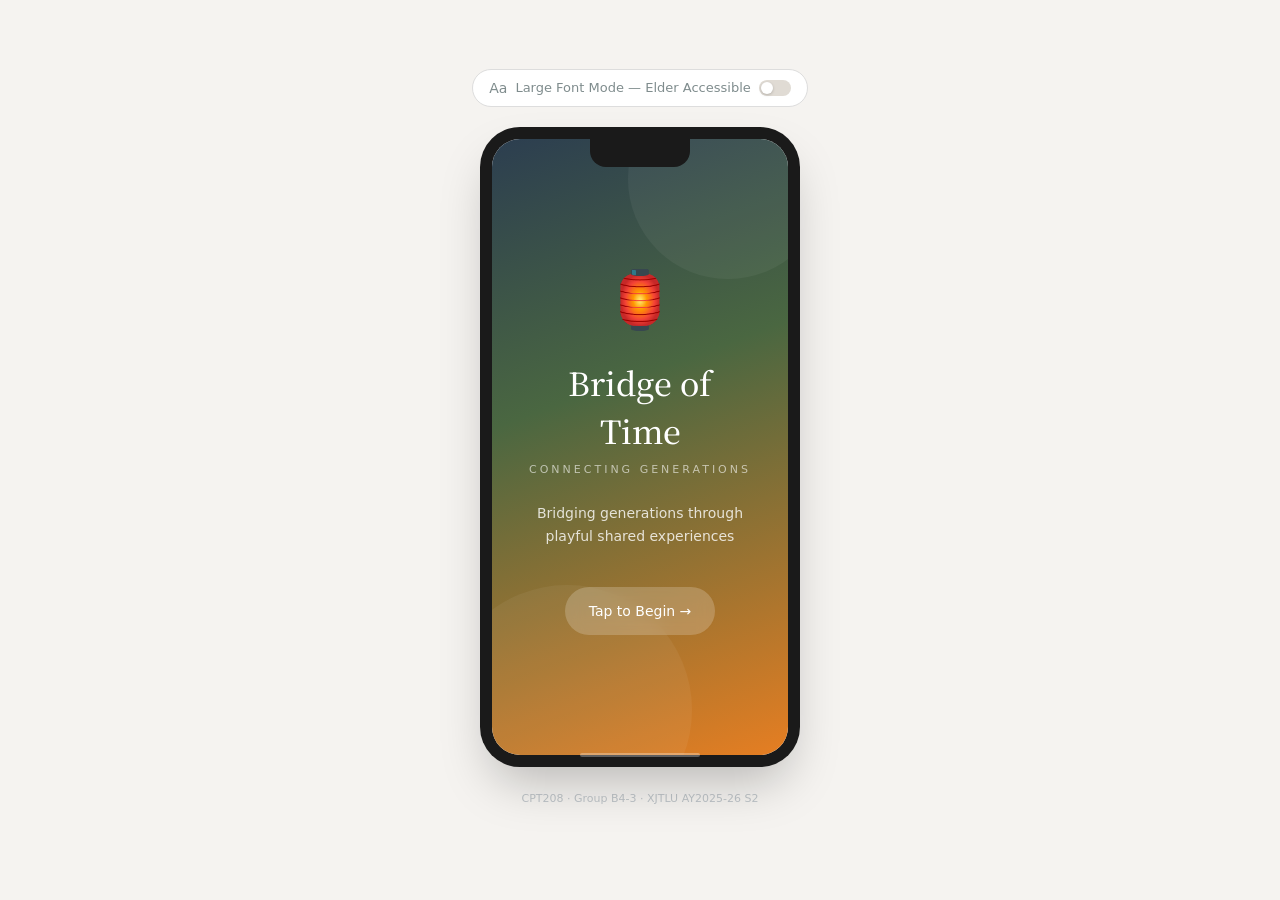
==== commit b4717434: "Clean UI: only large font toggle + phone frame + footer" ====
--- a/prototype/index.html
+++ b/prototype/index.html
@@ -6,8 +6,8 @@
       <meta name="viewport" content="width=device-width, initial-scale=1.0" />
       <title>cpt208 time of bridge</title>
       <style>html, body { height: 100%; margin: 0; } #root { height: 100%; }</style>
-      <script type="module" crossorigin src="/prototype/assets/index-BOENVZT9.js"></script>
-      <link rel="stylesheet" crossorigin href="/prototype/assets/index-82BidzsX.css">
+      <script type="module" crossorigin src="/prototype/assets/index-BK0A5zk_.js"></script>
+      <link rel="stylesheet" crossorigin href="/prototype/assets/index-BLDLhWsg.css">
     </head>
 
     <body>
--- a/prototype/assets/index-BLDLhWsg.css
+++ b/prototype/assets/index-BLDLhWsg.css
@@ -0,0 +1 @@
+@import"https://fonts.googleapis.com/css2?family=Noto+Serif+SC:wght@400;600;700&family=Inter:wght@300;400;500;600;700&display=swap";/*! tailwindcss v4.1.12 | MIT License | https://tailwindcss.com */@layer properties{@supports (((-webkit-hyphens:none)) and (not (margin-trim:inline))) or ((-moz-orient:inline) and (not (color:rgb(from red r g b)))){*,:before,:after,::backdrop{--tw-translate-x:0;--tw-translate-y:0;--tw-translate-z:0;--tw-rotate-x:initial;--tw-rotate-y:initial;--tw-rotate-z:initial;--tw-skew-x:initial;--tw-skew-y:initial;--tw-space-x-reverse:0;--tw-border-style:solid;--tw-gradient-position:initial;--tw-gradient-from:#0000;--tw-gradient-via:#0000;--tw-gradient-to:#0000;--tw-gradient-stops:initial;--tw-gradient-via-stops:initial;--tw-gradient-from-position:0%;--tw-gradient-via-position:50%;--tw-gradient-to-position:100%;--tw-leading:initial;--tw-font-weight:initial;--tw-tracking:initial;--tw-ordinal:initial;--tw-slashed-zero:initial;--tw-numeric-figure:initial;--tw-numeric-spacing:initial;--tw-numeric-fraction:initial;--tw-shadow:0 0 #0000;--tw-shadow-color:initial;--tw-shadow-alpha:100%;--tw-inset-shadow:0 0 #0000;--tw-inset-shadow-color:initial;--tw-inset-shadow-alpha:100%;--tw-ring-color:initial;--tw-ring-shadow:0 0 #0000;--tw-inset-ring-color:initial;--tw-inset-ring-shadow:0 0 #0000;--tw-ring-inset:initial;--tw-ring-offset-width:0px;--tw-ring-offset-color:#fff;--tw-ring-offset-shadow:0 0 #0000;--tw-outline-style:solid;--tw-backdrop-blur:initial;--tw-backdrop-brightness:initial;--tw-backdrop-contrast:initial;--tw-backdrop-grayscale:initial;--tw-backdrop-hue-rotate:initial;--tw-backdrop-invert:initial;--tw-backdrop-opacity:initial;--tw-backdrop-saturate:initial;--tw-backdrop-sepia:initial;--tw-duration:initial;--tw-ease:initial;--tw-content:"";--tw-animation-delay:0s;--tw-animation-direction:normal;--tw-animation-duration:initial;--tw-animation-fill-mode:none;--tw-animation-iteration-count:1;--tw-enter-blur:0;--tw-enter-opacity:1;--tw-enter-rotate:0;--tw-enter-scale:1;--tw-enter-translate-x:0;--tw-enter-translate-y:0;--tw-exit-blur:0;--tw-exit-opacity:1;--tw-exit-rotate:0;--tw-exit-scale:1;--tw-exit-translate-x:0;--tw-exit-translate-y:0}}}@layer theme{:root,:host{--font-sans:ui-sans-serif,system-ui,sans-serif,"Apple Color Emoji","Segoe UI Emoji","Segoe UI Symbol","Noto Color Emoji";--font-mono:ui-monospace,SFMono-Regular,Menlo,Monaco,Consolas,"Liberation Mono","Courier New",monospace;--color-gray-100:oklch(96.7% .003 264.542);--color-black:#000;--color-white:#fff;--spacing:.25rem;--container-sm:24rem;--container-lg:32rem;--text-xs:.75rem;--text-xs--line-height:calc(1/.75);--text-sm:.875rem;--text-sm--line-height:calc(1.25/.875);--text-base:1rem;--text-base--line-height: 1.5 ;--text-lg:1.125rem;--text-lg--line-height:calc(1.75/1.125);--text-xl:1.25rem;--text-2xl:1.5rem;--font-weight-normal:400;--font-weight-medium:500;--font-weight-semibold:600;--tracking-tight:-.025em;--tracking-wide:.025em;--tracking-widest:.1em;--leading-relaxed:1.625;--radius-xs:.125rem;--radius-2xl:1rem;--ease-in-out:cubic-bezier(.4,0,.2,1);--animate-pulse:pulse 2s cubic-bezier(.4,0,.6,1)infinite;--blur-sm:8px;--aspect-video:16/9;--default-transition-duration:.15s;--default-transition-timing-function:cubic-bezier(.4,0,.2,1);--default-font-family:var(--font-sans);--default-mono-font-family:var(--font-mono);--color-border:var(--border)}}@layer base{*,:after,:before,::backdrop{box-sizing:border-box;border:0 solid;margin:0;padding:0}::file-selector-button{box-sizing:border-box;border:0 solid;margin:0;padding:0}html,:host{-webkit-text-size-adjust:100%;-moz-tab-size:4;tab-size:4;line-height:1.5;font-family:var(--default-font-family,ui-sans-serif,system-ui,sans-serif,"Apple Color Emoji","Segoe UI Emoji","Segoe UI Symbol","Noto Color Emoji");font-feature-settings:var(--default-font-feature-settings,normal);font-variation-settings:var(--default-font-variation-settings,normal);-webkit-tap-highlight-color:transparent}hr{height:0;color:inherit;border-top-width:1px}abbr:where([title]){-webkit-text-decoration:underline dotted;text-decoration:underline dotted}h1,h2,h3,h4,h5,h6{font-size:inherit;font-weight:inherit}a{color:inherit;-webkit-text-decoration:inherit;text-decoration:inherit}b,strong{font-weight:bolder}code,kbd,samp,pre{font-family:var(--default-mono-font-family,ui-monospace,SFMono-Regular,Menlo,Monaco,Consolas,"Liberation Mono","Courier New",monospace);font-feature-settings:var(--default-mono-font-feature-settings,normal);font-variation-settings:var(--default-mono-font-variation-settings,normal);font-size:1em}small{font-size:80%}sub,sup{vertical-align:baseline;font-size:75%;line-height:0;position:relative}sub{bottom:-.25em}sup{top:-.5em}table{text-indent:0;border-color:inherit;border-collapse:collapse}:-moz-focusring{outline:auto}progress{vertical-align:baseline}summary{display:list-item}ol,ul,menu{list-style:none}img,svg,video,canvas,audio,iframe,embed,object{vertical-align:middle;display:block}img,video{max-width:100%;height:auto}button,input,select,optgroup,textarea{font:inherit;font-feature-settings:inherit;font-variation-settings:inherit;letter-spacing:inherit;color:inherit;opacity:1;background-color:#0000;border-radius:0}::file-selector-button{font:inherit;font-feature-settings:inherit;font-variation-settings:inherit;letter-spacing:inherit;color:inherit;opacity:1;background-color:#0000;border-radius:0}:where(select:is([multiple],[size])) optgroup{font-weight:bolder}:where(select:is([multiple],[size])) optgroup option{padding-inline-start:20px}::file-selector-button{margin-inline-end:4px}::placeholder{opacity:1}@supports (not ((-webkit-appearance:-apple-pay-button))) or (contain-intrinsic-size:1px){::placeholder{color:currentColor}@supports (color:color-mix(in lab,red,red)){::placeholder{color:color-mix(in oklab,currentcolor 50%,transparent)}}}textarea{resize:vertical}::-webkit-search-decoration{-webkit-appearance:none}::-webkit-date-and-time-value{min-height:1lh;text-align:inherit}::-webkit-datetime-edit{display:inline-flex}::-webkit-datetime-edit-fields-wrapper{padding:0}::-webkit-datetime-edit{padding-block:0}::-webkit-datetime-edit-year-field{padding-block:0}::-webkit-datetime-edit-month-field{padding-block:0}::-webkit-datetime-edit-day-field{padding-block:0}::-webkit-datetime-edit-hour-field{padding-block:0}::-webkit-datetime-edit-minute-field{padding-block:0}::-webkit-datetime-edit-second-field{padding-block:0}::-webkit-datetime-edit-millisecond-field{padding-block:0}::-webkit-datetime-edit-meridiem-field{padding-block:0}::-webkit-calendar-picker-indicator{line-height:1}:-moz-ui-invalid{box-shadow:none}button,input:where([type=button],[type=reset],[type=submit]){-webkit-appearance:button;-moz-appearance:button;appearance:button}::file-selector-button{-webkit-appearance:button;-moz-appearance:button;appearance:button}::-webkit-inner-spin-button{height:auto}::-webkit-outer-spin-button{height:auto}[hidden]:where(:not([hidden=until-found])){display:none!important}*{border-color:var(--border);outline-color:var(--ring)}@supports (color:color-mix(in lab,red,red)){*{outline-color:color-mix(in oklab,var(--ring)50%,transparent)}}body{background-color:var(--background);color:var(--foreground)}html{font-size:var(--font-size)}h1{font-size:var(--text-2xl);font-weight:var(--font-weight-medium);line-height:1.5}h2{font-size:var(--text-xl);font-weight:var(--font-weight-medium);line-height:1.5}h3{font-size:var(--text-lg);font-weight:var(--font-weight-medium);line-height:1.5}h4,label,button{font-size:var(--text-base);font-weight:var(--font-weight-medium);line-height:1.5}input{font-size:var(--text-base);font-weight:var(--font-weight-normal);line-height:1.5}}@layer components;@layer utilities{.\@container\/card-header{container:card-header/inline-size}.pointer-events-none{pointer-events:none}.invisible{visibility:hidden}.sr-only{clip:rect(0,0,0,0);white-space:nowrap;border-width:0;width:1px;height:1px;margin:-1px;padding:0;position:absolute;overflow:hidden}.absolute{position:absolute}.fixed{position:fixed}.relative{position:relative}.inset-0{inset:calc(var(--spacing)*0)}.inset-x-0{inset-inline:calc(var(--spacing)*0)}.inset-y-0{inset-block:calc(var(--spacing)*0)}.-top-12{top:calc(var(--spacing)*-12)}.top-0{top:calc(var(--spacing)*0)}.top-0\.5{top:calc(var(--spacing)*.5)}.top-1\.5{top:calc(var(--spacing)*1.5)}.top-1\/2{top:50%}.top-2{top:calc(var(--spacing)*2)}.top-3{top:calc(var(--spacing)*3)}.top-3\.5{top:calc(var(--spacing)*3.5)}.top-4{top:calc(var(--spacing)*4)}.top-12{top:calc(var(--spacing)*12)}.top-\[-60px\]{top:-60px}.top-\[1px\]{top:1px}.top-\[50\%\]{top:50%}.top-\[60\%\]{top:60%}.top-full{top:100%}.-right-12{right:calc(var(--spacing)*-12)}.right-0{right:calc(var(--spacing)*0)}.right-1{right:calc(var(--spacing)*1)}.right-2{right:calc(var(--spacing)*2)}.right-3{right:calc(var(--spacing)*3)}.right-4{right:calc(var(--spacing)*4)}.right-\[-40px\]{right:-40px}.-bottom-12{bottom:calc(var(--spacing)*-12)}.bottom-0{bottom:calc(var(--spacing)*0)}.bottom-2{bottom:calc(var(--spacing)*2)}.bottom-4{bottom:calc(var(--spacing)*4)}.bottom-\[-80px\]{bottom:-80px}.bottom-\[10px\]{bottom:10px}.-left-12{left:calc(var(--spacing)*-12)}.left-0{left:calc(var(--spacing)*0)}.left-1{left:calc(var(--spacing)*1)}.left-1\/2{left:50%}.left-2{left:calc(var(--spacing)*2)}.left-4{left:calc(var(--spacing)*4)}.left-5{left:calc(var(--spacing)*5)}.left-\[-22px\]{left:-22px}.left-\[-50px\]{left:-50px}.left-\[9px\]{left:9px}.left-\[50\%\]{left:50%}.isolate{isolation:isolate}.z-10{z-index:10}.z-20{z-index:20}.z-30{z-index:30}.z-50{z-index:50}.z-\[1\]{z-index:1}.col-start-2{grid-column-start:2}.row-span-2{grid-row:span 2/span 2}.row-start-1{grid-row-start:1}.-mx-1{margin-inline:calc(var(--spacing)*-1)}.mx-2{margin-inline:calc(var(--spacing)*2)}.mx-3\.5{margin-inline:calc(var(--spacing)*3.5)}.mx-auto{margin-inline:auto}.my-0\.5{margin-block:calc(var(--spacing)*.5)}.my-1{margin-block:calc(var(--spacing)*1)}.my-4{margin-block:calc(var(--spacing)*4)}.-mt-3{margin-top:calc(var(--spacing)*-3)}.-mt-4{margin-top:calc(var(--spacing)*-4)}.mt-0\.5{margin-top:calc(var(--spacing)*.5)}.mt-1{margin-top:calc(var(--spacing)*1)}.mt-1\.5{margin-top:calc(var(--spacing)*1.5)}.mt-2{margin-top:calc(var(--spacing)*2)}.mt-3{margin-top:calc(var(--spacing)*3)}.mt-4{margin-top:calc(var(--spacing)*4)}.mt-auto{margin-top:auto}.mr-2{margin-right:calc(var(--spacing)*2)}.mb-1{margin-bottom:calc(var(--spacing)*1)}.mb-2{margin-bottom:calc(var(--spacing)*2)}.mb-3{margin-bottom:calc(var(--spacing)*3)}.mb-4{margin-bottom:calc(var(--spacing)*4)}.mb-6{margin-bottom:calc(var(--spacing)*6)}.mb-10{margin-bottom:calc(var(--spacing)*10)}.-ml-4{margin-left:calc(var(--spacing)*-4)}.ml-1{margin-left:calc(var(--spacing)*1)}.ml-auto{margin-left:auto}.line-clamp-1{-webkit-line-clamp:1;-webkit-box-orient:vertical;display:-webkit-box;overflow:hidden}.line-clamp-2{-webkit-line-clamp:2;-webkit-box-orient:vertical;display:-webkit-box;overflow:hidden}.block{display:block}.flex{display:flex}.grid{display:grid}.hidden{display:none}.inline-block{display:inline-block}.inline-flex{display:inline-flex}.table{display:table}.table-caption{display:table-caption}.table-cell{display:table-cell}.table-row{display:table-row}.field-sizing-content{field-sizing:content}.aspect-square{aspect-ratio:1}.aspect-video{aspect-ratio:var(--aspect-video)}.size-2{width:calc(var(--spacing)*2);height:calc(var(--spacing)*2)}.size-2\.5{width:calc(var(--spacing)*2.5);height:calc(var(--spacing)*2.5)}.size-3{width:calc(var(--spacing)*3);height:calc(var(--spacing)*3)}.size-3\.5{width:calc(var(--spacing)*3.5);height:calc(var(--spacing)*3.5)}.size-4{width:calc(var(--spacing)*4);height:calc(var(--spacing)*4)}.size-7{width:calc(var(--spacing)*7);height:calc(var(--spacing)*7)}.size-8{width:calc(var(--spacing)*8);height:calc(var(--spacing)*8)}.size-9{width:calc(var(--spacing)*9);height:calc(var(--spacing)*9)}.size-10{width:calc(var(--spacing)*10);height:calc(var(--spacing)*10)}.size-full{width:100%;height:100%}.h-1\.5{height:calc(var(--spacing)*1.5)}.h-2{height:calc(var(--spacing)*2)}.h-2\.5{height:calc(var(--spacing)*2.5)}.h-3{height:calc(var(--spacing)*3)}.h-4{height:calc(var(--spacing)*4)}.h-5{height:calc(var(--spacing)*5)}.h-7{height:calc(var(--spacing)*7)}.h-8{height:calc(var(--spacing)*8)}.h-9{height:calc(var(--spacing)*9)}.h-10{height:calc(var(--spacing)*10)}.h-12{height:calc(var(--spacing)*12)}.h-\[1\.15rem\]{height:1.15rem}.h-\[4px\]{height:4px}.h-\[14px\]{height:14px}.h-\[28px\]{height:28px}.h-\[100px\]{height:100px}.h-\[200px\]{height:200px}.h-\[250px\]{height:250px}.h-\[calc\(100\%-1px\)\]{height:calc(100% - 1px)}.h-\[var\(--radix-navigation-menu-viewport-height\)\]{height:var(--radix-navigation-menu-viewport-height)}.h-\[var\(--radix-select-trigger-height\)\]{height:var(--radix-select-trigger-height)}.h-auto{height:auto}.h-full{height:100%}.h-px{height:1px}.h-svh{height:100svh}.max-h-\(--radix-context-menu-content-available-height\){max-height:var(--radix-context-menu-content-available-height)}.max-h-\(--radix-dropdown-menu-content-available-height\){max-height:var(--radix-dropdown-menu-content-available-height)}.max-h-\(--radix-select-content-available-height\){max-height:var(--radix-select-content-available-height)}.max-h-\[300px\]{max-height:300px}.min-h-0{min-height:calc(var(--spacing)*0)}.min-h-4{min-height:calc(var(--spacing)*4)}.min-h-16{min-height:calc(var(--spacing)*16)}.min-h-screen{min-height:100vh}.min-h-svh{min-height:100svh}.w-\(--sidebar-width\){width:var(--sidebar-width)}.w-0{width:calc(var(--spacing)*0)}.w-1{width:calc(var(--spacing)*1)}.w-2{width:calc(var(--spacing)*2)}.w-2\.5{width:calc(var(--spacing)*2.5)}.w-3{width:calc(var(--spacing)*3)}.w-3\/4{width:75%}.w-4{width:calc(var(--spacing)*4)}.w-5{width:calc(var(--spacing)*5)}.w-8{width:calc(var(--spacing)*8)}.w-9{width:calc(var(--spacing)*9)}.w-64{width:calc(var(--spacing)*64)}.w-72{width:calc(var(--spacing)*72)}.w-\[2px\]{width:2px}.w-\[14px\]{width:14px}.w-\[100px\]{width:100px}.w-\[120px\]{width:120px}.w-\[200px\]{width:200px}.w-\[250px\]{width:250px}.w-auto{width:auto}.w-fit{width:fit-content}.w-full{width:100%}.w-max{width:max-content}.w-px{width:1px}.max-w-\(--skeleton-width\){max-width:var(--skeleton-width)}.max-w-\[340px\]{max-width:340px}.max-w-\[calc\(100\%-2rem\)\]{max-width:calc(100% - 2rem)}.max-w-max{max-width:max-content}.min-w-0{min-width:calc(var(--spacing)*0)}.min-w-5{min-width:calc(var(--spacing)*5)}.min-w-8{min-width:calc(var(--spacing)*8)}.min-w-9{min-width:calc(var(--spacing)*9)}.min-w-10{min-width:calc(var(--spacing)*10)}.min-w-\[8rem\]{min-width:8rem}.min-w-\[12rem\]{min-width:12rem}.min-w-\[var\(--radix-select-trigger-width\)\]{min-width:var(--radix-select-trigger-width)}.flex-1{flex:1}.flex-shrink-0,.shrink-0{flex-shrink:0}.grow{flex-grow:1}.grow-0{flex-grow:0}.basis-full{flex-basis:100%}.caption-bottom{caption-side:bottom}.border-collapse{border-collapse:collapse}.origin-\(--radix-context-menu-content-transform-origin\){transform-origin:var(--radix-context-menu-content-transform-origin)}.origin-\(--radix-dropdown-menu-content-transform-origin\){transform-origin:var(--radix-dropdown-menu-content-transform-origin)}.origin-\(--radix-hover-card-content-transform-origin\){transform-origin:var(--radix-hover-card-content-transform-origin)}.origin-\(--radix-menubar-content-transform-origin\){transform-origin:var(--radix-menubar-content-transform-origin)}.origin-\(--radix-popover-content-transform-origin\){transform-origin:var(--radix-popover-content-transform-origin)}.origin-\(--radix-select-content-transform-origin\){transform-origin:var(--radix-select-content-transform-origin)}.origin-\(--radix-tooltip-content-transform-origin\){transform-origin:var(--radix-tooltip-content-transform-origin)}.-translate-x-1\/2{--tw-translate-x: -50% ;translate:var(--tw-translate-x)var(--tw-translate-y)}.-translate-x-px{--tw-translate-x:-1px;translate:var(--tw-translate-x)var(--tw-translate-y)}.translate-x-\[-50\%\]{--tw-translate-x:-50%;translate:var(--tw-translate-x)var(--tw-translate-y)}.translate-x-px{--tw-translate-x:1px;translate:var(--tw-translate-x)var(--tw-translate-y)}.-translate-y-1\/2{--tw-translate-y: -50% ;translate:var(--tw-translate-x)var(--tw-translate-y)}.translate-y-0\.5{--tw-translate-y:calc(var(--spacing)*.5);translate:var(--tw-translate-x)var(--tw-translate-y)}.translate-y-\[-50\%\]{--tw-translate-y:-50%;translate:var(--tw-translate-x)var(--tw-translate-y)}.translate-y-\[calc\(-50\%_-_2px\)\]{--tw-translate-y: calc(-50% - 2px) ;translate:var(--tw-translate-x)var(--tw-translate-y)}.rotate-45{rotate:45deg}.rotate-90{rotate:90deg}.transform{transform:var(--tw-rotate-x,)var(--tw-rotate-y,)var(--tw-rotate-z,)var(--tw-skew-x,)var(--tw-skew-y,)}.animate-caret-blink{animation:1.25s ease-out infinite caret-blink}.animate-in{animation:enter var(--tw-animation-duration,var(--tw-duration,.15s))var(--tw-ease,ease)var(--tw-animation-delay,0s)var(--tw-animation-iteration-count,1)var(--tw-animation-direction,normal)var(--tw-animation-fill-mode,none)}.animate-pulse{animation:var(--animate-pulse)}.cursor-default{cursor:default}.cursor-pointer{cursor:pointer}.touch-none{touch-action:none}.resize-none{resize:none}.scroll-my-1{scroll-margin-block:calc(var(--spacing)*1)}.scroll-py-1{scroll-padding-block:calc(var(--spacing)*1)}.list-none{list-style-type:none}.auto-rows-min{grid-auto-rows:min-content}.grid-cols-2{grid-template-columns:repeat(2,minmax(0,1fr))}.grid-cols-\[0_1fr\]{grid-template-columns:0 1fr}.grid-rows-\[auto_auto\]{grid-template-rows:auto auto}.flex-col{flex-direction:column}.flex-col-reverse{flex-direction:column-reverse}.flex-row{flex-direction:row}.flex-wrap{flex-wrap:wrap}.items-center{align-items:center}.items-end{align-items:flex-end}.items-start{align-items:flex-start}.items-stretch{align-items:stretch}.justify-around{justify-content:space-around}.justify-between{justify-content:space-between}.justify-center{justify-content:center}.justify-items-start{justify-items:start}.gap-0\.5{gap:calc(var(--spacing)*.5)}.gap-1{gap:calc(var(--spacing)*1)}.gap-1\.5{gap:calc(var(--spacing)*1.5)}.gap-2{gap:calc(var(--spacing)*2)}.gap-2\.5{gap:calc(var(--spacing)*2.5)}.gap-3{gap:calc(var(--spacing)*3)}.gap-4{gap:calc(var(--spacing)*4)}.gap-6{gap:calc(var(--spacing)*6)}:where(.space-x-1>:not(:last-child)){--tw-space-x-reverse:0;margin-inline-start:calc(calc(var(--spacing)*1)*var(--tw-space-x-reverse));margin-inline-end:calc(calc(var(--spacing)*1)*calc(1 - var(--tw-space-x-reverse)))}.gap-y-0\.5{row-gap:calc(var(--spacing)*.5)}.self-start{align-self:flex-start}.justify-self-end{justify-self:flex-end}.overflow-auto{overflow:auto}.overflow-hidden{overflow:hidden}.overflow-x-auto{overflow-x:auto}.overflow-x-hidden{overflow-x:hidden}.overflow-y-auto{overflow-y:auto}.rounded-2xl{border-radius:var(--radius-2xl)}.rounded-\[2px\]{border-radius:2px}.rounded-\[4px\]{border-radius:4px}.rounded-\[28px\]{border-radius:28px}.rounded-\[40px\]{border-radius:40px}.rounded-\[inherit\]{border-radius:inherit}.rounded-full{border-radius:3.40282e38px}.rounded-lg{border-radius:var(--radius)}.rounded-md{border-radius:calc(var(--radius) - 2px)}.rounded-none{border-radius:0}.rounded-sm{border-radius:calc(var(--radius) - 4px)}.rounded-xl{border-radius:calc(var(--radius) + 4px)}.rounded-xs{border-radius:var(--radius-xs)}.rounded-tl-sm{border-top-left-radius:calc(var(--radius) - 4px)}.rounded-b-2xl{border-bottom-right-radius:var(--radius-2xl);border-bottom-left-radius:var(--radius-2xl)}.border{border-style:var(--tw-border-style);border-width:1px}.border-0{border-style:var(--tw-border-style);border-width:0}.border-2{border-style:var(--tw-border-style);border-width:2px}.border-\[1\.5px\]{border-style:var(--tw-border-style);border-width:1.5px}.border-y{border-block-style:var(--tw-border-style);border-block-width:1px}.border-t{border-top-style:var(--tw-border-style);border-top-width:1px}.border-r{border-right-style:var(--tw-border-style);border-right-width:1px}.border-b{border-bottom-style:var(--tw-border-style);border-bottom-width:1px}.border-l{border-left-style:var(--tw-border-style);border-left-width:1px}.border-dashed{--tw-border-style:dashed;border-style:dashed}.border-solid{--tw-border-style:solid;border-style:solid}.border-\(--color-border\){border-color:var(--color-border)}.border-\[\#8e44ad\]\/30{border-color:#8e44ad4d}.border-\[\#e67e22\]{border-color:#e67e22}.border-\[\#e67e22\]\/20{border-color:#e67e2233}.border-\[\#e67e22\]\/30{border-color:#e67e224d}.border-\[\#eee\]{border-color:#eee}.border-\[\#faf8f5\]{border-color:#faf8f5}.border-border\/50{border-color:var(--border)}@supports (color:color-mix(in lab,red,red)){.border-border\/50{border-color:color-mix(in oklab,var(--border)50%,transparent)}}.border-input{border-color:var(--input)}.border-primary{border-color:var(--primary)}.border-sidebar-border{border-color:var(--sidebar-border)}.border-transparent{border-color:#0000}.border-t-transparent{border-top-color:#0000}.border-l-transparent{border-left-color:#0000}.bg-\(--color-bg\){background-color:var(--color-bg)}.bg-\[\#1a1a1a\]{background-color:#1a1a1a}.bg-\[\#2c3e50\]{background-color:#2c3e50}.bg-\[\#8e44ad\]{background-color:#8e44ad}.bg-\[\#27ae60\]{background-color:#27ae60}.bg-\[\#e67e22\]{background-color:#e67e22}.bg-\[\#e67e22\]\/20{background-color:#e67e2233}.bg-\[\#e74c3c\]{background-color:#e74c3c}.bg-\[\#ecf0f1\]{background-color:#ecf0f1}.bg-\[\#f0faf4\]{background-color:#f0faf4}.bg-\[\#f5f3f0\]{background-color:#f5f3f0}.bg-\[\#f9f0ff\]{background-color:#f9f0ff}.bg-\[\#faf8f5\]{background-color:#faf8f5}.bg-\[\#fff3e0\]{background-color:#fff3e0}.bg-\[\#fff8f0\]{background-color:#fff8f0}.bg-accent{background-color:var(--accent)}.bg-background{background-color:var(--background)}.bg-black\/30{background-color:#0000004d}@supports (color:color-mix(in lab,red,red)){.bg-black\/30{background-color:color-mix(in oklab,var(--color-black)30%,transparent)}}.bg-black\/40{background-color:#0006}@supports (color:color-mix(in lab,red,red)){.bg-black\/40{background-color:color-mix(in oklab,var(--color-black)40%,transparent)}}.bg-black\/50{background-color:#00000080}@supports (color:color-mix(in lab,red,red)){.bg-black\/50{background-color:color-mix(in oklab,var(--color-black)50%,transparent)}}.bg-black\/80{background-color:#000c}@supports (color:color-mix(in lab,red,red)){.bg-black\/80{background-color:color-mix(in oklab,var(--color-black)80%,transparent)}}.bg-border{background-color:var(--border)}.bg-card{background-color:var(--card)}.bg-destructive{background-color:var(--destructive)}.bg-foreground{background-color:var(--foreground)}.bg-gray-100{background-color:var(--color-gray-100)}.bg-input-background{background-color:var(--input-background)}.bg-muted,.bg-muted\/50{background-color:var(--muted)}@supports (color:color-mix(in lab,red,red)){.bg-muted\/50{background-color:color-mix(in oklab,var(--muted)50%,transparent)}}.bg-popover{background-color:var(--popover)}.bg-primary,.bg-primary\/20{background-color:var(--primary)}@supports (color:color-mix(in lab,red,red)){.bg-primary\/20{background-color:color-mix(in oklab,var(--primary)20%,transparent)}}.bg-secondary{background-color:var(--secondary)}.bg-sidebar{background-color:var(--sidebar)}.bg-sidebar-border{background-color:var(--sidebar-border)}.bg-transparent{background-color:#0000}.bg-white{background-color:var(--color-white)}.bg-white\/5{background-color:#ffffff0d}@supports (color:color-mix(in lab,red,red)){.bg-white\/5{background-color:color-mix(in oklab,var(--color-white)5%,transparent)}}.bg-white\/20{background-color:#fff3}@supports (color:color-mix(in lab,red,red)){.bg-white\/20{background-color:color-mix(in oklab,var(--color-white)20%,transparent)}}.bg-white\/30{background-color:#ffffff4d}@supports (color:color-mix(in lab,red,red)){.bg-white\/30{background-color:color-mix(in oklab,var(--color-white)30%,transparent)}}.bg-gradient-to-r{--tw-gradient-position:to right in oklab;background-image:linear-gradient(var(--tw-gradient-stops))}.bg-gradient-to-t{--tw-gradient-position:to top in oklab;background-image:linear-gradient(var(--tw-gradient-stops))}.from-black\/50{--tw-gradient-from:#00000080}@supports (color:color-mix(in lab,red,red)){.from-black\/50{--tw-gradient-from:color-mix(in oklab,var(--color-black)50%,transparent)}}.from-black\/50{--tw-gradient-stops:var(--tw-gradient-via-stops,var(--tw-gradient-position),var(--tw-gradient-from)var(--tw-gradient-from-position),var(--tw-gradient-to)var(--tw-gradient-to-position))}.from-black\/60{--tw-gradient-from:#0009}@supports (color:color-mix(in lab,red,red)){.from-black\/60{--tw-gradient-from:color-mix(in oklab,var(--color-black)60%,transparent)}}.from-black\/60{--tw-gradient-stops:var(--tw-gradient-via-stops,var(--tw-gradient-position),var(--tw-gradient-from)var(--tw-gradient-from-position),var(--tw-gradient-to)var(--tw-gradient-to-position))}.to-transparent{--tw-gradient-to:transparent;--tw-gradient-stops:var(--tw-gradient-via-stops,var(--tw-gradient-position),var(--tw-gradient-from)var(--tw-gradient-from-position),var(--tw-gradient-to)var(--tw-gradient-to-position))}.fill-current{fill:currentColor}.fill-primary{fill:var(--primary)}.object-cover{object-fit:cover}.p-0{padding:calc(var(--spacing)*0)}.p-1{padding:calc(var(--spacing)*1)}.p-2{padding:calc(var(--spacing)*2)}.p-3{padding:calc(var(--spacing)*3)}.p-4{padding:calc(var(--spacing)*4)}.p-5{padding:calc(var(--spacing)*5)}.p-6{padding:calc(var(--spacing)*6)}.p-\[3px\]{padding:3px}.p-px{padding:1px}.px-1{padding-inline:calc(var(--spacing)*1)}.px-1\.5{padding-inline:calc(var(--spacing)*1.5)}.px-2{padding-inline:calc(var(--spacing)*2)}.px-2\.5{padding-inline:calc(var(--spacing)*2.5)}.px-3{padding-inline:calc(var(--spacing)*3)}.px-4{padding-inline:calc(var(--spacing)*4)}.px-5{padding-inline:calc(var(--spacing)*5)}.px-6{padding-inline:calc(var(--spacing)*6)}.px-8{padding-inline:calc(var(--spacing)*8)}.py-0\.5{padding-block:calc(var(--spacing)*.5)}.py-1{padding-block:calc(var(--spacing)*1)}.py-1\.5{padding-block:calc(var(--spacing)*1.5)}.py-2{padding-block:calc(var(--spacing)*2)}.py-3{padding-block:calc(var(--spacing)*3)}.py-4{padding-block:calc(var(--spacing)*4)}.py-5{padding-block:calc(var(--spacing)*5)}.py-6{padding-block:calc(var(--spacing)*6)}.pt-0{padding-top:calc(var(--spacing)*0)}.pt-1{padding-top:calc(var(--spacing)*1)}.pt-3{padding-top:calc(var(--spacing)*3)}.pt-4{padding-top:calc(var(--spacing)*4)}.pt-6{padding-top:calc(var(--spacing)*6)}.pt-12{padding-top:calc(var(--spacing)*12)}.pr-2{padding-right:calc(var(--spacing)*2)}.pr-2\.5{padding-right:calc(var(--spacing)*2.5)}.pr-8{padding-right:calc(var(--spacing)*8)}.pb-3{padding-bottom:calc(var(--spacing)*3)}.pb-4{padding-bottom:calc(var(--spacing)*4)}.pb-5{padding-bottom:calc(var(--spacing)*5)}.pb-6{padding-bottom:calc(var(--spacing)*6)}.pl-2{padding-left:calc(var(--spacing)*2)}.pl-4{padding-left:calc(var(--spacing)*4)}.pl-6{padding-left:calc(var(--spacing)*6)}.pl-8{padding-left:calc(var(--spacing)*8)}.text-center{text-align:center}.text-left{text-align:left}.text-right{text-align:right}.align-middle{vertical-align:middle}.font-mono{font-family:var(--font-mono)}.text-base{font-size:var(--text-base);line-height:var(--tw-leading,var(--text-base--line-height))}.text-lg{font-size:var(--text-lg);line-height:var(--tw-leading,var(--text-lg--line-height))}.text-sm{font-size:var(--text-sm);line-height:var(--tw-leading,var(--text-sm--line-height))}.text-xs{font-size:var(--text-xs);line-height:var(--tw-leading,var(--text-xs--line-height))}.text-\[0\.8rem\]{font-size:.8rem}.text-\[11px\]{font-size:11px}.text-\[13px\]{font-size:13px}.leading-none{--tw-leading:1;line-height:1}.font-medium{--tw-font-weight:var(--font-weight-medium);font-weight:var(--font-weight-medium)}.font-normal{--tw-font-weight:var(--font-weight-normal);font-weight:var(--font-weight-normal)}.font-semibold{--tw-font-weight:var(--font-weight-semibold);font-weight:var(--font-weight-semibold)}.tracking-\[2px\]{--tw-tracking:2px;letter-spacing:2px}.tracking-tight{--tw-tracking:var(--tracking-tight);letter-spacing:var(--tracking-tight)}.tracking-wide{--tw-tracking:var(--tracking-wide);letter-spacing:var(--tracking-wide)}.tracking-widest{--tw-tracking:var(--tracking-widest);letter-spacing:var(--tracking-widest)}.text-balance{text-wrap:balance}.break-words{overflow-wrap:break-word}.whitespace-nowrap{white-space:nowrap}.text-\[\#2c3e50\]{color:#2c3e50}.text-\[\#7f8c8d\]{color:#7f8c8d}.text-\[\#8e44ad\]{color:#8e44ad}.text-\[\#27ae60\]{color:#27ae60}.text-\[\#bdc3c7\]{color:#bdc3c7}.text-\[\#e67e22\]{color:#e67e22}.text-\[\#e74c3c\]{color:#e74c3c}.text-accent-foreground{color:var(--accent-foreground)}.text-card-foreground{color:var(--card-foreground)}.text-current{color:currentColor}.text-destructive{color:var(--destructive)}.text-foreground{color:var(--foreground)}.text-muted-foreground{color:var(--muted-foreground)}.text-popover-foreground{color:var(--popover-foreground)}.text-primary{color:var(--primary)}.text-primary-foreground{color:var(--primary-foreground)}.text-secondary-foreground{color:var(--secondary-foreground)}.text-sidebar-foreground,.text-sidebar-foreground\/70{color:var(--sidebar-foreground)}@supports (color:color-mix(in lab,red,red)){.text-sidebar-foreground\/70{color:color-mix(in oklab,var(--sidebar-foreground)70%,transparent)}}.text-white{color:var(--color-white)}.text-white\/60{color:#fff9}@supports (color:color-mix(in lab,red,red)){.text-white\/60{color:color-mix(in oklab,var(--color-white)60%,transparent)}}.text-white\/70{color:#ffffffb3}@supports (color:color-mix(in lab,red,red)){.text-white\/70{color:color-mix(in oklab,var(--color-white)70%,transparent)}}.text-white\/75{color:#ffffffbf}@supports (color:color-mix(in lab,red,red)){.text-white\/75{color:color-mix(in oklab,var(--color-white)75%,transparent)}}.text-white\/80{color:#fffc}@supports (color:color-mix(in lab,red,red)){.text-white\/80{color:color-mix(in oklab,var(--color-white)80%,transparent)}}.text-white\/90{color:#ffffffe6}@supports (color:color-mix(in lab,red,red)){.text-white\/90{color:color-mix(in oklab,var(--color-white)90%,transparent)}}.uppercase{text-transform:uppercase}.tabular-nums{--tw-numeric-spacing:tabular-nums;font-variant-numeric:var(--tw-ordinal,)var(--tw-slashed-zero,)var(--tw-numeric-figure,)var(--tw-numeric-spacing,)var(--tw-numeric-fraction,)}.line-through{text-decoration-line:line-through}.underline-offset-4{text-underline-offset:4px}.opacity-30{opacity:.3}.opacity-50{opacity:.5}.opacity-70{opacity:.7}.shadow{--tw-shadow:0 1px 3px 0 var(--tw-shadow-color,#0000001a),0 1px 2px -1px var(--tw-shadow-color,#0000001a);box-shadow:var(--tw-inset-shadow),var(--tw-inset-ring-shadow),var(--tw-ring-offset-shadow),var(--tw-ring-shadow),var(--tw-shadow)}.shadow-2xl{--tw-shadow:0 25px 50px -12px var(--tw-shadow-color,#00000040);box-shadow:var(--tw-inset-shadow),var(--tw-inset-ring-shadow),var(--tw-ring-offset-shadow),var(--tw-ring-shadow),var(--tw-shadow)}.shadow-\[0_0_0_1px_hsl\(var\(--sidebar-border\)\)\]{--tw-shadow:0 0 0 1px var(--tw-shadow-color,hsl(var(--sidebar-border)));box-shadow:var(--tw-inset-shadow),var(--tw-inset-ring-shadow),var(--tw-ring-offset-shadow),var(--tw-ring-shadow),var(--tw-shadow)}.shadow-lg{--tw-shadow:0 10px 15px -3px var(--tw-shadow-color,#0000001a),0 4px 6px -4px var(--tw-shadow-color,#0000001a);box-shadow:var(--tw-inset-shadow),var(--tw-inset-ring-shadow),var(--tw-ring-offset-shadow),var(--tw-ring-shadow),var(--tw-shadow)}.shadow-md{--tw-shadow:0 4px 6px -1px var(--tw-shadow-color,#0000001a),0 2px 4px -2px var(--tw-shadow-color,#0000001a);box-shadow:var(--tw-inset-shadow),var(--tw-inset-ring-shadow),var(--tw-ring-offset-shadow),var(--tw-ring-shadow),var(--tw-shadow)}.shadow-none{--tw-shadow:0 0 #0000;box-shadow:var(--tw-inset-shadow),var(--tw-inset-ring-shadow),var(--tw-ring-offset-shadow),var(--tw-ring-shadow),var(--tw-shadow)}.shadow-sm{--tw-shadow:0 1px 3px 0 var(--tw-shadow-color,#0000001a),0 1px 2px -1px var(--tw-shadow-color,#0000001a);box-shadow:var(--tw-inset-shadow),var(--tw-inset-ring-shadow),var(--tw-ring-offset-shadow),var(--tw-ring-shadow),var(--tw-shadow)}.shadow-xl{--tw-shadow:0 20px 25px -5px var(--tw-shadow-color,#0000001a),0 8px 10px -6px var(--tw-shadow-color,#0000001a);box-shadow:var(--tw-inset-shadow),var(--tw-inset-ring-shadow),var(--tw-ring-offset-shadow),var(--tw-ring-shadow),var(--tw-shadow)}.shadow-xs{--tw-shadow:0 1px 2px 0 var(--tw-shadow-color,#0000000d);box-shadow:var(--tw-inset-shadow),var(--tw-inset-ring-shadow),var(--tw-ring-offset-shadow),var(--tw-ring-shadow),var(--tw-shadow)}.ring-0{--tw-ring-shadow:var(--tw-ring-inset,)0 0 0 calc(0px + var(--tw-ring-offset-width))var(--tw-ring-color,currentcolor);box-shadow:var(--tw-inset-shadow),var(--tw-inset-ring-shadow),var(--tw-ring-offset-shadow),var(--tw-ring-shadow),var(--tw-shadow)}.ring-ring\/50{--tw-ring-color:var(--ring)}@supports (color:color-mix(in lab,red,red)){.ring-ring\/50{--tw-ring-color:color-mix(in oklab,var(--ring)50%,transparent)}}.ring-sidebar-ring{--tw-ring-color:var(--sidebar-ring)}.ring-offset-background{--tw-ring-offset-color:var(--background)}.outline-hidden{--tw-outline-style:none;outline-style:none}@media(forced-colors:active){.outline-hidden{outline-offset:2px;outline:2px solid #0000}}.outline{outline-style:var(--tw-outline-style);outline-width:1px}.backdrop-blur-sm{--tw-backdrop-blur:blur(var(--blur-sm));-webkit-backdrop-filter:var(--tw-backdrop-blur,)var(--tw-backdrop-brightness,)var(--tw-backdrop-contrast,)var(--tw-backdrop-grayscale,)var(--tw-backdrop-hue-rotate,)var(--tw-backdrop-invert,)var(--tw-backdrop-opacity,)var(--tw-backdrop-saturate,)var(--tw-backdrop-sepia,);backdrop-filter:var(--tw-backdrop-blur,)var(--tw-backdrop-brightness,)var(--tw-backdrop-contrast,)var(--tw-backdrop-grayscale,)var(--tw-backdrop-hue-rotate,)var(--tw-backdrop-invert,)var(--tw-backdrop-opacity,)var(--tw-backdrop-saturate,)var(--tw-backdrop-sepia,)}.transition{transition-property:color,background-color,border-color,outline-color,text-decoration-color,fill,stroke,--tw-gradient-from,--tw-gradient-via,--tw-gradient-to,opacity,box-shadow,transform,translate,scale,rotate,filter,-webkit-backdrop-filter,backdrop-filter,display,visibility,content-visibility,overlay,pointer-events;transition-timing-function:var(--tw-ease,var(--default-transition-timing-function));transition-duration:var(--tw-duration,var(--default-transition-duration))}.transition-\[color\,box-shadow\]{transition-property:color,box-shadow;transition-timing-function:var(--tw-ease,var(--default-transition-timing-function));transition-duration:var(--tw-duration,var(--default-transition-duration))}.transition-\[left\,right\,width\]{transition-property:left,right,width;transition-timing-function:var(--tw-ease,var(--default-transition-timing-function));transition-duration:var(--tw-duration,var(--default-transition-duration))}.transition-\[margin\,opacity\]{transition-property:margin,opacity;transition-timing-function:var(--tw-ease,var(--default-transition-timing-function));transition-duration:var(--tw-duration,var(--default-transition-duration))}.transition-\[width\,height\,padding\]{transition-property:width,height,padding;transition-timing-function:var(--tw-ease,var(--default-transition-timing-function));transition-duration:var(--tw-duration,var(--default-transition-duration))}.transition-\[width\]{transition-property:width;transition-timing-function:var(--tw-ease,var(--default-transition-timing-function));transition-duration:var(--tw-duration,var(--default-transition-duration))}.transition-all{transition-property:all;transition-timing-function:var(--tw-ease,var(--default-transition-timing-function));transition-duration:var(--tw-duration,var(--default-transition-duration))}.transition-colors{transition-property:color,background-color,border-color,outline-color,text-decoration-color,fill,stroke,--tw-gradient-from,--tw-gradient-via,--tw-gradient-to;transition-timing-function:var(--tw-ease,var(--default-transition-timing-function));transition-duration:var(--tw-duration,var(--default-transition-duration))}.transition-opacity{transition-property:opacity;transition-timing-function:var(--tw-ease,var(--default-transition-timing-function));transition-duration:var(--tw-duration,var(--default-transition-duration))}.transition-shadow{transition-property:box-shadow;transition-timing-function:var(--tw-ease,var(--default-transition-timing-function));transition-duration:var(--tw-duration,var(--default-transition-duration))}.transition-transform{transition-property:transform,translate,scale,rotate;transition-timing-function:var(--tw-ease,var(--default-transition-timing-function));transition-duration:var(--tw-duration,var(--default-transition-duration))}.transition-none{transition-property:none}.duration-200{--tw-duration:.2s;transition-duration:.2s}.duration-300{--tw-duration:.3s;transition-duration:.3s}.duration-1000{--tw-duration:1s;transition-duration:1s}.ease-in-out{--tw-ease:var(--ease-in-out);transition-timing-function:var(--ease-in-out)}.ease-linear{--tw-ease:linear;transition-timing-function:linear}.fade-in-0{--tw-enter-opacity:0}.outline-none{--tw-outline-style:none;outline-style:none}.select-none{-webkit-user-select:none;user-select:none}.zoom-in-95{--tw-enter-scale:.95}.group-focus-within\/menu-item\:opacity-100:is(:where(.group\/menu-item):focus-within *){opacity:1}@media(hover:hover){.group-hover\/menu-item\:opacity-100:is(:where(.group\/menu-item):hover *){opacity:1}}.group-has-data-\[sidebar\=menu-action\]\/menu-item\:pr-8:is(:where(.group\/menu-item):has([data-sidebar=menu-action]) *){padding-right:calc(var(--spacing)*8)}.group-data-\[collapsible\=icon\]\:-mt-8:is(:where(.group)[data-collapsible=icon] *){margin-top:calc(var(--spacing)*-8)}.group-data-\[collapsible\=icon\]\:hidden:is(:where(.group)[data-collapsible=icon] *){display:none}.group-data-\[collapsible\=icon\]\:size-8\!:is(:where(.group)[data-collapsible=icon] *){width:calc(var(--spacing)*8)!important;height:calc(var(--spacing)*8)!important}.group-data-\[collapsible\=icon\]\:w-\(--sidebar-width-icon\):is(:where(.group)[data-collapsible=icon] *){width:var(--sidebar-width-icon)}.group-data-\[collapsible\=icon\]\:w-\[calc\(var\(--sidebar-width-icon\)\+\(--spacing\(4\)\)\)\]:is(:where(.group)[data-collapsible=icon] *){width:calc(var(--sidebar-width-icon) + (calc(var(--spacing)*4)))}.group-data-\[collapsible\=icon\]\:w-\[calc\(var\(--sidebar-width-icon\)\+\(--spacing\(4\)\)\+2px\)\]:is(:where(.group)[data-collapsible=icon] *){width:calc(var(--sidebar-width-icon) + (calc(var(--spacing)*4)) + 2px)}.group-data-\[collapsible\=icon\]\:overflow-hidden:is(:where(.group)[data-collapsible=icon] *){overflow:hidden}.group-data-\[collapsible\=icon\]\:p-0\!:is(:where(.group)[data-collapsible=icon] *){padding:calc(var(--spacing)*0)!important}.group-data-\[collapsible\=icon\]\:p-2\!:is(:where(.group)[data-collapsible=icon] *){padding:calc(var(--spacing)*2)!important}.group-data-\[collapsible\=icon\]\:opacity-0:is(:where(.group)[data-collapsible=icon] *){opacity:0}.group-data-\[collapsible\=offcanvas\]\:right-\[calc\(var\(--sidebar-width\)\*-1\)\]:is(:where(.group)[data-collapsible=offcanvas] *){right:calc(var(--sidebar-width)*-1)}.group-data-\[collapsible\=offcanvas\]\:left-\[calc\(var\(--sidebar-width\)\*-1\)\]:is(:where(.group)[data-collapsible=offcanvas] *){left:calc(var(--sidebar-width)*-1)}.group-data-\[collapsible\=offcanvas\]\:w-0:is(:where(.group)[data-collapsible=offcanvas] *){width:calc(var(--spacing)*0)}.group-data-\[collapsible\=offcanvas\]\:translate-x-0:is(:where(.group)[data-collapsible=offcanvas] *){--tw-translate-x:calc(var(--spacing)*0);translate:var(--tw-translate-x)var(--tw-translate-y)}.group-data-\[disabled\=true\]\:pointer-events-none:is(:where(.group)[data-disabled=true] *){pointer-events:none}.group-data-\[disabled\=true\]\:opacity-50:is(:where(.group)[data-disabled=true] *){opacity:.5}.group-data-\[side\=left\]\:-right-4:is(:where(.group)[data-side=left] *){right:calc(var(--spacing)*-4)}.group-data-\[side\=left\]\:border-r:is(:where(.group)[data-side=left] *){border-right-style:var(--tw-border-style);border-right-width:1px}.group-data-\[side\=right\]\:left-0:is(:where(.group)[data-side=right] *){left:calc(var(--spacing)*0)}.group-data-\[side\=right\]\:rotate-180:is(:where(.group)[data-side=right] *){rotate:180deg}.group-data-\[side\=right\]\:border-l:is(:where(.group)[data-side=right] *){border-left-style:var(--tw-border-style);border-left-width:1px}.group-data-\[state\=open\]\:rotate-180:is(:where(.group)[data-state=open] *){rotate:180deg}.group-data-\[variant\=floating\]\:rounded-lg:is(:where(.group)[data-variant=floating] *){border-radius:var(--radius)}.group-data-\[variant\=floating\]\:border:is(:where(.group)[data-variant=floating] *){border-style:var(--tw-border-style);border-width:1px}.group-data-\[variant\=floating\]\:border-sidebar-border:is(:where(.group)[data-variant=floating] *){border-color:var(--sidebar-border)}.group-data-\[variant\=floating\]\:shadow-sm:is(:where(.group)[data-variant=floating] *){--tw-shadow:0 1px 3px 0 var(--tw-shadow-color,#0000001a),0 1px 2px -1px var(--tw-shadow-color,#0000001a);box-shadow:var(--tw-inset-shadow),var(--tw-inset-ring-shadow),var(--tw-ring-offset-shadow),var(--tw-ring-shadow),var(--tw-shadow)}.group-data-\[vaul-drawer-direction\=bottom\]\/drawer-content\:block:is(:where(.group\/drawer-content)[data-vaul-drawer-direction=bottom] *){display:block}.group-data-\[viewport\=false\]\/navigation-menu\:top-full:is(:where(.group\/navigation-menu)[data-viewport=false] *){top:100%}.group-data-\[viewport\=false\]\/navigation-menu\:mt-1\.5:is(:where(.group\/navigation-menu)[data-viewport=false] *){margin-top:calc(var(--spacing)*1.5)}.group-data-\[viewport\=false\]\/navigation-menu\:overflow-hidden:is(:where(.group\/navigation-menu)[data-viewport=false] *){overflow:hidden}.group-data-\[viewport\=false\]\/navigation-menu\:rounded-md:is(:where(.group\/navigation-menu)[data-viewport=false] *){border-radius:calc(var(--radius) - 2px)}.group-data-\[viewport\=false\]\/navigation-menu\:border:is(:where(.group\/navigation-menu)[data-viewport=false] *){border-style:var(--tw-border-style);border-width:1px}.group-data-\[viewport\=false\]\/navigation-menu\:bg-popover:is(:where(.group\/navigation-menu)[data-viewport=false] *){background-color:var(--popover)}.group-data-\[viewport\=false\]\/navigation-menu\:text-popover-foreground:is(:where(.group\/navigation-menu)[data-viewport=false] *){color:var(--popover-foreground)}.group-data-\[viewport\=false\]\/navigation-menu\:shadow:is(:where(.group\/navigation-menu)[data-viewport=false] *){--tw-shadow:0 1px 3px 0 var(--tw-shadow-color,#0000001a),0 1px 2px -1px var(--tw-shadow-color,#0000001a);box-shadow:var(--tw-inset-shadow),var(--tw-inset-ring-shadow),var(--tw-ring-offset-shadow),var(--tw-ring-shadow),var(--tw-shadow)}.group-data-\[viewport\=false\]\/navigation-menu\:duration-200:is(:where(.group\/navigation-menu)[data-viewport=false] *){--tw-duration:.2s;transition-duration:.2s}@media(hover:hover){.peer-hover\/menu-button\:text-sidebar-accent-foreground:is(:where(.peer\/menu-button):hover~*){color:var(--sidebar-accent-foreground)}}.peer-disabled\:cursor-not-allowed:is(:where(.peer):disabled~*){cursor:not-allowed}.peer-disabled\:opacity-50:is(:where(.peer):disabled~*){opacity:.5}.peer-data-\[active\=true\]\/menu-button\:text-sidebar-accent-foreground:is(:where(.peer\/menu-button)[data-active=true]~*){color:var(--sidebar-accent-foreground)}.peer-data-\[size\=default\]\/menu-button\:top-1\.5:is(:where(.peer\/menu-button)[data-size=default]~*){top:calc(var(--spacing)*1.5)}.peer-data-\[size\=lg\]\/menu-button\:top-2\.5:is(:where(.peer\/menu-button)[data-size=lg]~*){top:calc(var(--spacing)*2.5)}.peer-data-\[size\=sm\]\/menu-button\:top-1:is(:where(.peer\/menu-button)[data-size=sm]~*){top:calc(var(--spacing)*1)}.selection\:bg-primary ::selection{background-color:var(--primary)}.selection\:bg-primary::selection{background-color:var(--primary)}.selection\:text-primary-foreground ::selection{color:var(--primary-foreground)}.selection\:text-primary-foreground::selection{color:var(--primary-foreground)}.file\:inline-flex::file-selector-button{display:inline-flex}.file\:h-7::file-selector-button{height:calc(var(--spacing)*7)}.file\:border-0::file-selector-button{border-style:var(--tw-border-style);border-width:0}.file\:bg-transparent::file-selector-button{background-color:#0000}.file\:text-sm::file-selector-button{font-size:var(--text-sm);line-height:var(--tw-leading,var(--text-sm--line-height))}.file\:font-medium::file-selector-button{--tw-font-weight:var(--font-weight-medium);font-weight:var(--font-weight-medium)}.file\:text-foreground::file-selector-button{color:var(--foreground)}.placeholder\:text-muted-foreground::placeholder{color:var(--muted-foreground)}.after\:absolute:after{content:var(--tw-content);position:absolute}.after\:-inset-2:after{content:var(--tw-content);inset:calc(var(--spacing)*-2)}.after\:inset-y-0:after{content:var(--tw-content);inset-block:calc(var(--spacing)*0)}.after\:left-1\/2:after{content:var(--tw-content);left:50%}.after\:w-1:after{content:var(--tw-content);width:calc(var(--spacing)*1)}.after\:w-\[2px\]:after{content:var(--tw-content);width:2px}.after\:-translate-x-1\/2:after{content:var(--tw-content);--tw-translate-x: -50% ;translate:var(--tw-translate-x)var(--tw-translate-y)}.group-data-\[collapsible\=offcanvas\]\:after\:left-full:is(:where(.group)[data-collapsible=offcanvas] *):after{content:var(--tw-content);left:100%}.first\:rounded-l-md:first-child{border-top-left-radius:calc(var(--radius) - 2px);border-bottom-left-radius:calc(var(--radius) - 2px)}.first\:border-l:first-child{border-left-style:var(--tw-border-style);border-left-width:1px}.last\:rounded-r-md:last-child{border-top-right-radius:calc(var(--radius) - 2px);border-bottom-right-radius:calc(var(--radius) - 2px)}.last\:border-b-0:last-child{border-bottom-style:var(--tw-border-style);border-bottom-width:0}.focus-within\:relative:focus-within{position:relative}.focus-within\:z-20:focus-within{z-index:20}@media(hover:hover){.hover\:bg-accent:hover{background-color:var(--accent)}.hover\:bg-destructive\/90:hover{background-color:var(--destructive)}@supports (color:color-mix(in lab,red,red)){.hover\:bg-destructive\/90:hover{background-color:color-mix(in oklab,var(--destructive)90%,transparent)}}.hover\:bg-muted:hover,.hover\:bg-muted\/50:hover{background-color:var(--muted)}@supports (color:color-mix(in lab,red,red)){.hover\:bg-muted\/50:hover{background-color:color-mix(in oklab,var(--muted)50%,transparent)}}.hover\:bg-primary:hover,.hover\:bg-primary\/90:hover{background-color:var(--primary)}@supports (color:color-mix(in lab,red,red)){.hover\:bg-primary\/90:hover{background-color:color-mix(in oklab,var(--primary)90%,transparent)}}.hover\:bg-secondary\/80:hover{background-color:var(--secondary)}@supports (color:color-mix(in lab,red,red)){.hover\:bg-secondary\/80:hover{background-color:color-mix(in oklab,var(--secondary)80%,transparent)}}.hover\:bg-sidebar-accent:hover{background-color:var(--sidebar-accent)}.hover\:text-accent-foreground:hover{color:var(--accent-foreground)}.hover\:text-foreground:hover{color:var(--foreground)}.hover\:text-muted-foreground:hover{color:var(--muted-foreground)}.hover\:text-primary-foreground:hover{color:var(--primary-foreground)}.hover\:text-sidebar-accent-foreground:hover{color:var(--sidebar-accent-foreground)}.hover\:underline:hover{text-decoration-line:underline}.hover\:opacity-100:hover{opacity:1}.hover\:shadow-\[0_0_0_1px_hsl\(var\(--sidebar-accent\)\)\]:hover{--tw-shadow:0 0 0 1px var(--tw-shadow-color,hsl(var(--sidebar-accent)));box-shadow:var(--tw-inset-shadow),var(--tw-inset-ring-shadow),var(--tw-ring-offset-shadow),var(--tw-ring-shadow),var(--tw-shadow)}.hover\:ring-4:hover{--tw-ring-shadow:var(--tw-ring-inset,)0 0 0 calc(4px + var(--tw-ring-offset-width))var(--tw-ring-color,currentcolor);box-shadow:var(--tw-inset-shadow),var(--tw-inset-ring-shadow),var(--tw-ring-offset-shadow),var(--tw-ring-shadow),var(--tw-shadow)}.hover\:group-data-\[collapsible\=offcanvas\]\:bg-sidebar:hover:is(:where(.group)[data-collapsible=offcanvas] *){background-color:var(--sidebar)}.hover\:after\:bg-sidebar-border:hover:after{content:var(--tw-content);background-color:var(--sidebar-border)}}.focus\:z-10:focus{z-index:10}.focus\:bg-accent:focus{background-color:var(--accent)}.focus\:bg-primary:focus{background-color:var(--primary)}.focus\:text-accent-foreground:focus{color:var(--accent-foreground)}.focus\:text-primary-foreground:focus{color:var(--primary-foreground)}.focus\:ring-2:focus{--tw-ring-shadow:var(--tw-ring-inset,)0 0 0 calc(2px + var(--tw-ring-offset-width))var(--tw-ring-color,currentcolor);box-shadow:var(--tw-inset-shadow),var(--tw-inset-ring-shadow),var(--tw-ring-offset-shadow),var(--tw-ring-shadow),var(--tw-shadow)}.focus\:ring-ring:focus{--tw-ring-color:var(--ring)}.focus\:ring-offset-2:focus{--tw-ring-offset-width:2px;--tw-ring-offset-shadow:var(--tw-ring-inset,)0 0 0 var(--tw-ring-offset-width)var(--tw-ring-offset-color)}.focus\:outline-hidden:focus{--tw-outline-style:none;outline-style:none}@media(forced-colors:active){.focus\:outline-hidden:focus{outline-offset:2px;outline:2px solid #0000}}.focus-visible\:z-10:focus-visible{z-index:10}.focus-visible\:border-ring:focus-visible{border-color:var(--ring)}.focus-visible\:ring-1:focus-visible{--tw-ring-shadow:var(--tw-ring-inset,)0 0 0 calc(1px + var(--tw-ring-offset-width))var(--tw-ring-color,currentcolor);box-shadow:var(--tw-inset-shadow),var(--tw-inset-ring-shadow),var(--tw-ring-offset-shadow),var(--tw-ring-shadow),var(--tw-shadow)}.focus-visible\:ring-2:focus-visible{--tw-ring-shadow:var(--tw-ring-inset,)0 0 0 calc(2px + var(--tw-ring-offset-width))var(--tw-ring-color,currentcolor);box-shadow:var(--tw-inset-shadow),var(--tw-inset-ring-shadow),var(--tw-ring-offset-shadow),var(--tw-ring-shadow),var(--tw-shadow)}.focus-visible\:ring-4:focus-visible{--tw-ring-shadow:var(--tw-ring-inset,)0 0 0 calc(4px + var(--tw-ring-offset-width))var(--tw-ring-color,currentcolor);box-shadow:var(--tw-inset-shadow),var(--tw-inset-ring-shadow),var(--tw-ring-offset-shadow),var(--tw-ring-shadow),var(--tw-shadow)}.focus-visible\:ring-\[3px\]:focus-visible{--tw-ring-shadow:var(--tw-ring-inset,)0 0 0 calc(3px + var(--tw-ring-offset-width))var(--tw-ring-color,currentcolor);box-shadow:var(--tw-inset-shadow),var(--tw-inset-ring-shadow),var(--tw-ring-offset-shadow),var(--tw-ring-shadow),var(--tw-shadow)}.focus-visible\:ring-destructive\/20:focus-visible{--tw-ring-color:var(--destructive)}@supports (color:color-mix(in lab,red,red)){.focus-visible\:ring-destructive\/20:focus-visible{--tw-ring-color:color-mix(in oklab,var(--destructive)20%,transparent)}}.focus-visible\:ring-ring:focus-visible,.focus-visible\:ring-ring\/50:focus-visible{--tw-ring-color:var(--ring)}@supports (color:color-mix(in lab,red,red)){.focus-visible\:ring-ring\/50:focus-visible{--tw-ring-color:color-mix(in oklab,var(--ring)50%,transparent)}}.focus-visible\:ring-offset-1:focus-visible{--tw-ring-offset-width:1px;--tw-ring-offset-shadow:var(--tw-ring-inset,)0 0 0 var(--tw-ring-offset-width)var(--tw-ring-offset-color)}.focus-visible\:outline-hidden:focus-visible{--tw-outline-style:none;outline-style:none}@media(forced-colors:active){.focus-visible\:outline-hidden:focus-visible{outline-offset:2px;outline:2px solid #0000}}.focus-visible\:outline-1:focus-visible{outline-style:var(--tw-outline-style);outline-width:1px}.focus-visible\:outline-ring:focus-visible{outline-color:var(--ring)}.active\:bg-sidebar-accent:active{background-color:var(--sidebar-accent)}.active\:text-sidebar-accent-foreground:active{color:var(--sidebar-accent-foreground)}.disabled\:pointer-events-none:disabled{pointer-events:none}.disabled\:cursor-not-allowed:disabled{cursor:not-allowed}.disabled\:opacity-50:disabled{opacity:.5}:where([data-side=left]) .in-data-\[side\=left\]\:cursor-w-resize{cursor:w-resize}:where([data-side=right]) .in-data-\[side\=right\]\:cursor-e-resize{cursor:e-resize}.has-disabled\:opacity-50:has(:disabled){opacity:.5}.has-data-\[slot\=card-action\]\:grid-cols-\[1fr_auto\]:has([data-slot=card-action]){grid-template-columns:1fr auto}.has-data-\[variant\=inset\]\:bg-sidebar:has([data-variant=inset]){background-color:var(--sidebar)}.has-\[\>svg\]\:grid-cols-\[calc\(var\(--spacing\)\*4\)_1fr\]:has(>svg){grid-template-columns:calc(var(--spacing)*4)1fr}.has-\[\>svg\]\:gap-x-3:has(>svg){column-gap:calc(var(--spacing)*3)}.has-\[\>svg\]\:px-2\.5:has(>svg){padding-inline:calc(var(--spacing)*2.5)}.has-\[\>svg\]\:px-3:has(>svg){padding-inline:calc(var(--spacing)*3)}.has-\[\>svg\]\:px-4:has(>svg){padding-inline:calc(var(--spacing)*4)}.aria-disabled\:pointer-events-none[aria-disabled=true]{pointer-events:none}.aria-disabled\:opacity-50[aria-disabled=true]{opacity:.5}.aria-invalid\:border-destructive[aria-invalid=true]{border-color:var(--destructive)}.aria-invalid\:ring-destructive\/20[aria-invalid=true]{--tw-ring-color:var(--destructive)}@supports (color:color-mix(in lab,red,red)){.aria-invalid\:ring-destructive\/20[aria-invalid=true]{--tw-ring-color:color-mix(in oklab,var(--destructive)20%,transparent)}}.aria-selected\:bg-accent[aria-selected=true]{background-color:var(--accent)}.aria-selected\:bg-primary[aria-selected=true]{background-color:var(--primary)}.aria-selected\:text-accent-foreground[aria-selected=true]{color:var(--accent-foreground)}.aria-selected\:text-muted-foreground[aria-selected=true]{color:var(--muted-foreground)}.aria-selected\:text-primary-foreground[aria-selected=true]{color:var(--primary-foreground)}.aria-selected\:opacity-100[aria-selected=true]{opacity:1}.data-\[active\=true\]\:z-10[data-active=true]{z-index:10}.data-\[active\=true\]\:border-ring[data-active=true]{border-color:var(--ring)}.data-\[active\=true\]\:bg-accent\/50[data-active=true]{background-color:var(--accent)}@supports (color:color-mix(in lab,red,red)){.data-\[active\=true\]\:bg-accent\/50[data-active=true]{background-color:color-mix(in oklab,var(--accent)50%,transparent)}}.data-\[active\=true\]\:bg-sidebar-accent[data-active=true]{background-color:var(--sidebar-accent)}.data-\[active\=true\]\:font-medium[data-active=true]{--tw-font-weight:var(--font-weight-medium);font-weight:var(--font-weight-medium)}.data-\[active\=true\]\:text-accent-foreground[data-active=true]{color:var(--accent-foreground)}.data-\[active\=true\]\:text-sidebar-accent-foreground[data-active=true]{color:var(--sidebar-accent-foreground)}.data-\[active\=true\]\:ring-\[3px\][data-active=true]{--tw-ring-shadow:var(--tw-ring-inset,)0 0 0 calc(3px + var(--tw-ring-offset-width))var(--tw-ring-color,currentcolor);box-shadow:var(--tw-inset-shadow),var(--tw-inset-ring-shadow),var(--tw-ring-offset-shadow),var(--tw-ring-shadow),var(--tw-shadow)}.data-\[active\=true\]\:ring-ring\/50[data-active=true]{--tw-ring-color:var(--ring)}@supports (color:color-mix(in lab,red,red)){.data-\[active\=true\]\:ring-ring\/50[data-active=true]{--tw-ring-color:color-mix(in oklab,var(--ring)50%,transparent)}}@media(hover:hover){.data-\[active\=true\]\:hover\:bg-accent[data-active=true]:hover{background-color:var(--accent)}}.data-\[active\=true\]\:focus\:bg-accent[data-active=true]:focus{background-color:var(--accent)}.data-\[active\=true\]\:aria-invalid\:border-destructive[data-active=true][aria-invalid=true]{border-color:var(--destructive)}.data-\[active\=true\]\:aria-invalid\:ring-destructive\/20[data-active=true][aria-invalid=true]{--tw-ring-color:var(--destructive)}@supports (color:color-mix(in lab,red,red)){.data-\[active\=true\]\:aria-invalid\:ring-destructive\/20[data-active=true][aria-invalid=true]{--tw-ring-color:color-mix(in oklab,var(--destructive)20%,transparent)}}.data-\[disabled\]\:pointer-events-none[data-disabled]{pointer-events:none}.data-\[disabled\]\:opacity-50[data-disabled]{opacity:.5}.data-\[disabled\=true\]\:pointer-events-none[data-disabled=true]{pointer-events:none}.data-\[disabled\=true\]\:opacity-50[data-disabled=true]{opacity:.5}.data-\[error\=true\]\:text-destructive[data-error=true]{color:var(--destructive)}.data-\[inset\]\:pl-8[data-inset]{padding-left:calc(var(--spacing)*8)}.data-\[motion\=from-end\]\:slide-in-from-right-52[data-motion=from-end]{--tw-enter-translate-x:calc(var(--spacing)*52)}.data-\[motion\=from-start\]\:slide-in-from-left-52[data-motion=from-start]{--tw-enter-translate-x:calc(var(--spacing)*52*-1)}.data-\[motion\=to-end\]\:slide-out-to-right-52[data-motion=to-end]{--tw-exit-translate-x:calc(var(--spacing)*52)}.data-\[motion\=to-start\]\:slide-out-to-left-52[data-motion=to-start]{--tw-exit-translate-x:calc(var(--spacing)*52*-1)}.data-\[motion\^\=from-\]\:animate-in[data-motion^=from-]{animation:enter var(--tw-animation-duration,var(--tw-duration,.15s))var(--tw-ease,ease)var(--tw-animation-delay,0s)var(--tw-animation-iteration-count,1)var(--tw-animation-direction,normal)var(--tw-animation-fill-mode,none)}.data-\[motion\^\=from-\]\:fade-in[data-motion^=from-]{--tw-enter-opacity:0}.data-\[motion\^\=to-\]\:animate-out[data-motion^=to-]{animation:exit var(--tw-animation-duration,var(--tw-duration,.15s))var(--tw-ease,ease)var(--tw-animation-delay,0s)var(--tw-animation-iteration-count,1)var(--tw-animation-direction,normal)var(--tw-animation-fill-mode,none)}.data-\[motion\^\=to-\]\:fade-out[data-motion^=to-]{--tw-exit-opacity:0}.data-\[orientation\=horizontal\]\:h-4[data-orientation=horizontal]{height:calc(var(--spacing)*4)}.data-\[orientation\=horizontal\]\:h-full[data-orientation=horizontal]{height:100%}.data-\[orientation\=horizontal\]\:h-px[data-orientation=horizontal]{height:1px}.data-\[orientation\=horizontal\]\:w-full[data-orientation=horizontal]{width:100%}.data-\[orientation\=vertical\]\:h-full[data-orientation=vertical]{height:100%}.data-\[orientation\=vertical\]\:min-h-44[data-orientation=vertical]{min-height:calc(var(--spacing)*44)}.data-\[orientation\=vertical\]\:w-1\.5[data-orientation=vertical]{width:calc(var(--spacing)*1.5)}.data-\[orientation\=vertical\]\:w-auto[data-orientation=vertical]{width:auto}.data-\[orientation\=vertical\]\:w-full[data-orientation=vertical]{width:100%}.data-\[orientation\=vertical\]\:w-px[data-orientation=vertical]{width:1px}.data-\[orientation\=vertical\]\:flex-col[data-orientation=vertical]{flex-direction:column}.data-\[panel-group-direction\=vertical\]\:h-px[data-panel-group-direction=vertical]{height:1px}.data-\[panel-group-direction\=vertical\]\:w-full[data-panel-group-direction=vertical]{width:100%}.data-\[panel-group-direction\=vertical\]\:flex-col[data-panel-group-direction=vertical]{flex-direction:column}.data-\[panel-group-direction\=vertical\]\:after\:left-0[data-panel-group-direction=vertical]:after{content:var(--tw-content);left:calc(var(--spacing)*0)}.data-\[panel-group-direction\=vertical\]\:after\:h-1[data-panel-group-direction=vertical]:after{content:var(--tw-content);height:calc(var(--spacing)*1)}.data-\[panel-group-direction\=vertical\]\:after\:w-full[data-panel-group-direction=vertical]:after{content:var(--tw-content);width:100%}.data-\[panel-group-direction\=vertical\]\:after\:translate-x-0[data-panel-group-direction=vertical]:after{content:var(--tw-content);--tw-translate-x:calc(var(--spacing)*0);translate:var(--tw-translate-x)var(--tw-translate-y)}.data-\[panel-group-direction\=vertical\]\:after\:-translate-y-1\/2[data-panel-group-direction=vertical]:after{content:var(--tw-content);--tw-translate-y: -50% ;translate:var(--tw-translate-x)var(--tw-translate-y)}.data-\[placeholder\]\:text-muted-foreground[data-placeholder]{color:var(--muted-foreground)}.data-\[selected\=true\]\:bg-accent[data-selected=true]{background-color:var(--accent)}.data-\[selected\=true\]\:text-accent-foreground[data-selected=true]{color:var(--accent-foreground)}.data-\[side\=bottom\]\:translate-y-1[data-side=bottom]{--tw-translate-y:calc(var(--spacing)*1);translate:var(--tw-translate-x)var(--tw-translate-y)}.data-\[side\=bottom\]\:slide-in-from-top-2[data-side=bottom]{--tw-enter-translate-y:calc(var(--spacing)*2*-1)}.data-\[side\=left\]\:-translate-x-1[data-side=left]{--tw-translate-x:calc(var(--spacing)*-1);translate:var(--tw-translate-x)var(--tw-translate-y)}.data-\[side\=left\]\:slide-in-from-right-2[data-side=left]{--tw-enter-translate-x:calc(var(--spacing)*2)}.data-\[side\=right\]\:translate-x-1[data-side=right]{--tw-translate-x:calc(var(--spacing)*1);translate:var(--tw-translate-x)var(--tw-translate-y)}.data-\[side\=right\]\:slide-in-from-left-2[data-side=right]{--tw-enter-translate-x:calc(var(--spacing)*2*-1)}.data-\[side\=top\]\:-translate-y-1[data-side=top]{--tw-translate-y:calc(var(--spacing)*-1);translate:var(--tw-translate-x)var(--tw-translate-y)}.data-\[side\=top\]\:slide-in-from-bottom-2[data-side=top]{--tw-enter-translate-y:calc(var(--spacing)*2)}.data-\[size\=default\]\:h-9[data-size=default]{height:calc(var(--spacing)*9)}.data-\[size\=sm\]\:h-8[data-size=sm]{height:calc(var(--spacing)*8)}:is(.\*\:data-\[slot\=alert-description\]\:text-destructive\/90>*)[data-slot=alert-description]{color:var(--destructive)}@supports (color:color-mix(in lab,red,red)){:is(.\*\:data-\[slot\=alert-description\]\:text-destructive\/90>*)[data-slot=alert-description]{color:color-mix(in oklab,var(--destructive)90%,transparent)}}:is(.\*\*\:data-\[slot\=command-input-wrapper\]\:h-12 *)[data-slot=command-input-wrapper]{height:calc(var(--spacing)*12)}:is(.\*\*\:data-\[slot\=navigation-menu-link\]\:focus\:ring-0 *)[data-slot=navigation-menu-link]:focus{--tw-ring-shadow:var(--tw-ring-inset,)0 0 0 calc(0px + var(--tw-ring-offset-width))var(--tw-ring-color,currentcolor);box-shadow:var(--tw-inset-shadow),var(--tw-inset-ring-shadow),var(--tw-ring-offset-shadow),var(--tw-ring-shadow),var(--tw-shadow)}:is(.\*\*\:data-\[slot\=navigation-menu-link\]\:focus\:outline-none *)[data-slot=navigation-menu-link]:focus{--tw-outline-style:none;outline-style:none}:is(.\*\:data-\[slot\=select-value\]\:line-clamp-1>*)[data-slot=select-value]{-webkit-line-clamp:1;-webkit-box-orient:vertical;display:-webkit-box;overflow:hidden}:is(.\*\:data-\[slot\=select-value\]\:flex>*)[data-slot=select-value]{display:flex}:is(.\*\:data-\[slot\=select-value\]\:items-center>*)[data-slot=select-value]{align-items:center}:is(.\*\:data-\[slot\=select-value\]\:gap-2>*)[data-slot=select-value]{gap:calc(var(--spacing)*2)}.data-\[state\=active\]\:bg-card[data-state=active]{background-color:var(--card)}.data-\[state\=checked\]\:translate-x-\[calc\(100\%-2px\)\][data-state=checked]{--tw-translate-x: calc(100% - 2px) ;translate:var(--tw-translate-x)var(--tw-translate-y)}.data-\[state\=checked\]\:border-primary[data-state=checked]{border-color:var(--primary)}.data-\[state\=checked\]\:bg-primary[data-state=checked]{background-color:var(--primary)}.data-\[state\=checked\]\:text-primary-foreground[data-state=checked]{color:var(--primary-foreground)}.data-\[state\=closed\]\:animate-accordion-up[data-state=closed]{animation:accordion-up var(--tw-animation-duration,var(--tw-duration,.2s))var(--tw-ease,ease-out)var(--tw-animation-delay,0s)var(--tw-animation-iteration-count,1)var(--tw-animation-direction,normal)var(--tw-animation-fill-mode,none)}.data-\[state\=closed\]\:animate-out[data-state=closed]{animation:exit var(--tw-animation-duration,var(--tw-duration,.15s))var(--tw-ease,ease)var(--tw-animation-delay,0s)var(--tw-animation-iteration-count,1)var(--tw-animation-direction,normal)var(--tw-animation-fill-mode,none)}.data-\[state\=closed\]\:duration-300[data-state=closed]{--tw-duration:.3s;transition-duration:.3s}.data-\[state\=closed\]\:fade-out-0[data-state=closed]{--tw-exit-opacity:0}.data-\[state\=closed\]\:zoom-out-95[data-state=closed]{--tw-exit-scale:.95}.data-\[state\=closed\]\:slide-out-to-bottom[data-state=closed]{--tw-exit-translate-y:100%}.data-\[state\=closed\]\:slide-out-to-left[data-state=closed]{--tw-exit-translate-x:-100%}.data-\[state\=closed\]\:slide-out-to-right[data-state=closed]{--tw-exit-translate-x:100%}.data-\[state\=closed\]\:slide-out-to-top[data-state=closed]{--tw-exit-translate-y:-100%}.group-data-\[viewport\=false\]\/navigation-menu\:data-\[state\=closed\]\:animate-out:is(:where(.group\/navigation-menu)[data-viewport=false] *)[data-state=closed]{animation:exit var(--tw-animation-duration,var(--tw-duration,.15s))var(--tw-ease,ease)var(--tw-animation-delay,0s)var(--tw-animation-iteration-count,1)var(--tw-animation-direction,normal)var(--tw-animation-fill-mode,none)}.group-data-\[viewport\=false\]\/navigation-menu\:data-\[state\=closed\]\:fade-out-0:is(:where(.group\/navigation-menu)[data-viewport=false] *)[data-state=closed]{--tw-exit-opacity:0}.group-data-\[viewport\=false\]\/navigation-menu\:data-\[state\=closed\]\:zoom-out-95:is(:where(.group\/navigation-menu)[data-viewport=false] *)[data-state=closed]{--tw-exit-scale:.95}.data-\[state\=hidden\]\:animate-out[data-state=hidden]{animation:exit var(--tw-animation-duration,var(--tw-duration,.15s))var(--tw-ease,ease)var(--tw-animation-delay,0s)var(--tw-animation-iteration-count,1)var(--tw-animation-direction,normal)var(--tw-animation-fill-mode,none)}.data-\[state\=hidden\]\:fade-out[data-state=hidden]{--tw-exit-opacity:0}.data-\[state\=on\]\:bg-accent[data-state=on]{background-color:var(--accent)}.data-\[state\=on\]\:text-accent-foreground[data-state=on]{color:var(--accent-foreground)}.data-\[state\=open\]\:animate-accordion-down[data-state=open]{animation:accordion-down var(--tw-animation-duration,var(--tw-duration,.2s))var(--tw-ease,ease-out)var(--tw-animation-delay,0s)var(--tw-animation-iteration-count,1)var(--tw-animation-direction,normal)var(--tw-animation-fill-mode,none)}.data-\[state\=open\]\:animate-in[data-state=open]{animation:enter var(--tw-animation-duration,var(--tw-duration,.15s))var(--tw-ease,ease)var(--tw-animation-delay,0s)var(--tw-animation-iteration-count,1)var(--tw-animation-direction,normal)var(--tw-animation-fill-mode,none)}.data-\[state\=open\]\:bg-accent[data-state=open],.data-\[state\=open\]\:bg-accent\/50[data-state=open]{background-color:var(--accent)}@supports (color:color-mix(in lab,red,red)){.data-\[state\=open\]\:bg-accent\/50[data-state=open]{background-color:color-mix(in oklab,var(--accent)50%,transparent)}}.data-\[state\=open\]\:bg-secondary[data-state=open]{background-color:var(--secondary)}.data-\[state\=open\]\:text-accent-foreground[data-state=open]{color:var(--accent-foreground)}.data-\[state\=open\]\:text-muted-foreground[data-state=open]{color:var(--muted-foreground)}.data-\[state\=open\]\:opacity-100[data-state=open]{opacity:1}.data-\[state\=open\]\:duration-500[data-state=open]{--tw-duration:.5s;transition-duration:.5s}.data-\[state\=open\]\:fade-in-0[data-state=open]{--tw-enter-opacity:0}.data-\[state\=open\]\:zoom-in-90[data-state=open]{--tw-enter-scale:.9}.data-\[state\=open\]\:zoom-in-95[data-state=open]{--tw-enter-scale:.95}.data-\[state\=open\]\:slide-in-from-bottom[data-state=open]{--tw-enter-translate-y:100%}.data-\[state\=open\]\:slide-in-from-left[data-state=open]{--tw-enter-translate-x:-100%}.data-\[state\=open\]\:slide-in-from-right[data-state=open]{--tw-enter-translate-x:100%}.data-\[state\=open\]\:slide-in-from-top[data-state=open]{--tw-enter-translate-y:-100%}.group-data-\[viewport\=false\]\/navigation-menu\:data-\[state\=open\]\:animate-in:is(:where(.group\/navigation-menu)[data-viewport=false] *)[data-state=open]{animation:enter var(--tw-animation-duration,var(--tw-duration,.15s))var(--tw-ease,ease)var(--tw-animation-delay,0s)var(--tw-animation-iteration-count,1)var(--tw-animation-direction,normal)var(--tw-animation-fill-mode,none)}.group-data-\[viewport\=false\]\/navigation-menu\:data-\[state\=open\]\:fade-in-0:is(:where(.group\/navigation-menu)[data-viewport=false] *)[data-state=open]{--tw-enter-opacity:0}.group-data-\[viewport\=false\]\/navigation-menu\:data-\[state\=open\]\:zoom-in-95:is(:where(.group\/navigation-menu)[data-viewport=false] *)[data-state=open]{--tw-enter-scale:.95}@media(hover:hover){.data-\[state\=open\]\:hover\:bg-accent[data-state=open]:hover{background-color:var(--accent)}.data-\[state\=open\]\:hover\:bg-sidebar-accent[data-state=open]:hover{background-color:var(--sidebar-accent)}.data-\[state\=open\]\:hover\:text-sidebar-accent-foreground[data-state=open]:hover{color:var(--sidebar-accent-foreground)}}.data-\[state\=open\]\:focus\:bg-accent[data-state=open]:focus{background-color:var(--accent)}.data-\[state\=selected\]\:bg-muted[data-state=selected]{background-color:var(--muted)}.data-\[state\=unchecked\]\:translate-x-0[data-state=unchecked]{--tw-translate-x:calc(var(--spacing)*0);translate:var(--tw-translate-x)var(--tw-translate-y)}.data-\[state\=unchecked\]\:bg-switch-background[data-state=unchecked]{background-color:var(--switch-background)}.data-\[state\=visible\]\:animate-in[data-state=visible]{animation:enter var(--tw-animation-duration,var(--tw-duration,.15s))var(--tw-ease,ease)var(--tw-animation-delay,0s)var(--tw-animation-iteration-count,1)var(--tw-animation-direction,normal)var(--tw-animation-fill-mode,none)}.data-\[state\=visible\]\:fade-in[data-state=visible]{--tw-enter-opacity:0}.data-\[variant\=destructive\]\:text-destructive[data-variant=destructive]{color:var(--destructive)}.data-\[variant\=destructive\]\:focus\:bg-destructive\/10[data-variant=destructive]:focus{background-color:var(--destructive)}@supports (color:color-mix(in lab,red,red)){.data-\[variant\=destructive\]\:focus\:bg-destructive\/10[data-variant=destructive]:focus{background-color:color-mix(in oklab,var(--destructive)10%,transparent)}}.data-\[variant\=destructive\]\:focus\:text-destructive[data-variant=destructive]:focus{color:var(--destructive)}.data-\[variant\=outline\]\:border-l-0[data-variant=outline]{border-left-style:var(--tw-border-style);border-left-width:0}.data-\[variant\=outline\]\:shadow-xs[data-variant=outline]{--tw-shadow:0 1px 2px 0 var(--tw-shadow-color,#0000000d);box-shadow:var(--tw-inset-shadow),var(--tw-inset-ring-shadow),var(--tw-ring-offset-shadow),var(--tw-ring-shadow),var(--tw-shadow)}.data-\[variant\=outline\]\:first\:border-l[data-variant=outline]:first-child{border-left-style:var(--tw-border-style);border-left-width:1px}.data-\[vaul-drawer-direction\=bottom\]\:inset-x-0[data-vaul-drawer-direction=bottom]{inset-inline:calc(var(--spacing)*0)}.data-\[vaul-drawer-direction\=bottom\]\:bottom-0[data-vaul-drawer-direction=bottom]{bottom:calc(var(--spacing)*0)}.data-\[vaul-drawer-direction\=bottom\]\:mt-24[data-vaul-drawer-direction=bottom]{margin-top:calc(var(--spacing)*24)}.data-\[vaul-drawer-direction\=bottom\]\:max-h-\[80vh\][data-vaul-drawer-direction=bottom]{max-height:80vh}.data-\[vaul-drawer-direction\=bottom\]\:rounded-t-lg[data-vaul-drawer-direction=bottom]{border-top-left-radius:var(--radius);border-top-right-radius:var(--radius)}.data-\[vaul-drawer-direction\=bottom\]\:border-t[data-vaul-drawer-direction=bottom]{border-top-style:var(--tw-border-style);border-top-width:1px}.data-\[vaul-drawer-direction\=left\]\:inset-y-0[data-vaul-drawer-direction=left]{inset-block:calc(var(--spacing)*0)}.data-\[vaul-drawer-direction\=left\]\:left-0[data-vaul-drawer-direction=left]{left:calc(var(--spacing)*0)}.data-\[vaul-drawer-direction\=left\]\:w-3\/4[data-vaul-drawer-direction=left]{width:75%}.data-\[vaul-drawer-direction\=left\]\:border-r[data-vaul-drawer-direction=left]{border-right-style:var(--tw-border-style);border-right-width:1px}.data-\[vaul-drawer-direction\=right\]\:inset-y-0[data-vaul-drawer-direction=right]{inset-block:calc(var(--spacing)*0)}.data-\[vaul-drawer-direction\=right\]\:right-0[data-vaul-drawer-direction=right]{right:calc(var(--spacing)*0)}.data-\[vaul-drawer-direction\=right\]\:w-3\/4[data-vaul-drawer-direction=right]{width:75%}.data-\[vaul-drawer-direction\=right\]\:border-l[data-vaul-drawer-direction=right]{border-left-style:var(--tw-border-style);border-left-width:1px}.data-\[vaul-drawer-direction\=top\]\:inset-x-0[data-vaul-drawer-direction=top]{inset-inline:calc(var(--spacing)*0)}.data-\[vaul-drawer-direction\=top\]\:top-0[data-vaul-drawer-direction=top]{top:calc(var(--spacing)*0)}.data-\[vaul-drawer-direction\=top\]\:mb-24[data-vaul-drawer-direction=top]{margin-bottom:calc(var(--spacing)*24)}.data-\[vaul-drawer-direction\=top\]\:max-h-\[80vh\][data-vaul-drawer-direction=top]{max-height:80vh}.data-\[vaul-drawer-direction\=top\]\:rounded-b-lg[data-vaul-drawer-direction=top]{border-bottom-right-radius:var(--radius);border-bottom-left-radius:var(--radius)}.data-\[vaul-drawer-direction\=top\]\:border-b[data-vaul-drawer-direction=top]{border-bottom-style:var(--tw-border-style);border-bottom-width:1px}@media(min-width:40rem){.sm\:block{display:block}.sm\:flex{display:flex}.sm\:max-w-lg{max-width:var(--container-lg)}.sm\:max-w-sm{max-width:var(--container-sm)}.sm\:flex-row{flex-direction:row}.sm\:justify-end{justify-content:flex-end}.sm\:gap-2\.5{gap:calc(var(--spacing)*2.5)}.sm\:pr-2\.5{padding-right:calc(var(--spacing)*2.5)}.sm\:pl-2\.5{padding-left:calc(var(--spacing)*2.5)}.sm\:text-left{text-align:left}.data-\[vaul-drawer-direction\=left\]\:sm\:max-w-sm[data-vaul-drawer-direction=left],.data-\[vaul-drawer-direction\=right\]\:sm\:max-w-sm[data-vaul-drawer-direction=right]{max-width:var(--container-sm)}}@media(min-width:48rem){.md\:absolute{position:absolute}.md\:block{display:block}.md\:flex{display:flex}.md\:w-\[var\(--radix-navigation-menu-viewport-width\)\]{width:var(--radix-navigation-menu-viewport-width)}.md\:w-auto{width:auto}.md\:text-sm{font-size:var(--text-sm);line-height:var(--tw-leading,var(--text-sm--line-height))}.md\:opacity-0{opacity:0}.md\:peer-data-\[variant\=inset\]\:m-2:is(:where(.peer)[data-variant=inset]~*){margin:calc(var(--spacing)*2)}.md\:peer-data-\[variant\=inset\]\:ml-0:is(:where(.peer)[data-variant=inset]~*){margin-left:calc(var(--spacing)*0)}.md\:peer-data-\[variant\=inset\]\:rounded-xl:is(:where(.peer)[data-variant=inset]~*){border-radius:calc(var(--radius) + 4px)}.md\:peer-data-\[variant\=inset\]\:shadow-sm:is(:where(.peer)[data-variant=inset]~*){--tw-shadow:0 1px 3px 0 var(--tw-shadow-color,#0000001a),0 1px 2px -1px var(--tw-shadow-color,#0000001a);box-shadow:var(--tw-inset-shadow),var(--tw-inset-ring-shadow),var(--tw-ring-offset-shadow),var(--tw-ring-shadow),var(--tw-shadow)}.md\:peer-data-\[variant\=inset\]\:peer-data-\[state\=collapsed\]\:ml-2:is(:where(.peer)[data-variant=inset]~*):is(:where(.peer)[data-state=collapsed]~*){margin-left:calc(var(--spacing)*2)}.md\:after\:hidden:after{content:var(--tw-content);display:none}}.dark\:border-input:is(.dark *){border-color:var(--input)}.dark\:bg-destructive\/60:is(.dark *){background-color:var(--destructive)}@supports (color:color-mix(in lab,red,red)){.dark\:bg-destructive\/60:is(.dark *){background-color:color-mix(in oklab,var(--destructive)60%,transparent)}}.dark\:bg-input\/30:is(.dark *){background-color:var(--input)}@supports (color:color-mix(in lab,red,red)){.dark\:bg-input\/30:is(.dark *){background-color:color-mix(in oklab,var(--input)30%,transparent)}}.dark\:text-muted-foreground:is(.dark *){color:var(--muted-foreground)}@media(hover:hover){.dark\:hover\:bg-accent\/50:is(.dark *):hover{background-color:var(--accent)}@supports (color:color-mix(in lab,red,red)){.dark\:hover\:bg-accent\/50:is(.dark *):hover{background-color:color-mix(in oklab,var(--accent)50%,transparent)}}.dark\:hover\:bg-input\/50:is(.dark *):hover{background-color:var(--input)}@supports (color:color-mix(in lab,red,red)){.dark\:hover\:bg-input\/50:is(.dark *):hover{background-color:color-mix(in oklab,var(--input)50%,transparent)}}}.dark\:focus-visible\:ring-destructive\/40:is(.dark *):focus-visible{--tw-ring-color:var(--destructive)}@supports (color:color-mix(in lab,red,red)){.dark\:focus-visible\:ring-destructive\/40:is(.dark *):focus-visible{--tw-ring-color:color-mix(in oklab,var(--destructive)40%,transparent)}}.dark\:aria-invalid\:ring-destructive\/40:is(.dark *)[aria-invalid=true]{--tw-ring-color:var(--destructive)}@supports (color:color-mix(in lab,red,red)){.dark\:aria-invalid\:ring-destructive\/40:is(.dark *)[aria-invalid=true]{--tw-ring-color:color-mix(in oklab,var(--destructive)40%,transparent)}}.dark\:data-\[active\=true\]\:aria-invalid\:ring-destructive\/40:is(.dark *)[data-active=true][aria-invalid=true]{--tw-ring-color:var(--destructive)}@supports (color:color-mix(in lab,red,red)){.dark\:data-\[active\=true\]\:aria-invalid\:ring-destructive\/40:is(.dark *)[data-active=true][aria-invalid=true]{--tw-ring-color:color-mix(in oklab,var(--destructive)40%,transparent)}}.dark\:data-\[state\=active\]\:border-input:is(.dark *)[data-state=active]{border-color:var(--input)}.dark\:data-\[state\=active\]\:bg-input\/30:is(.dark *)[data-state=active]{background-color:var(--input)}@supports (color:color-mix(in lab,red,red)){.dark\:data-\[state\=active\]\:bg-input\/30:is(.dark *)[data-state=active]{background-color:color-mix(in oklab,var(--input)30%,transparent)}}.dark\:data-\[state\=active\]\:text-foreground:is(.dark *)[data-state=active]{color:var(--foreground)}.dark\:data-\[state\=checked\]\:bg-primary:is(.dark *)[data-state=checked]{background-color:var(--primary)}.dark\:data-\[state\=checked\]\:bg-primary-foreground:is(.dark *)[data-state=checked]{background-color:var(--primary-foreground)}.dark\:data-\[state\=unchecked\]\:bg-card-foreground:is(.dark *)[data-state=unchecked]{background-color:var(--card-foreground)}.dark\:data-\[state\=unchecked\]\:bg-input\/80:is(.dark *)[data-state=unchecked]{background-color:var(--input)}@supports (color:color-mix(in lab,red,red)){.dark\:data-\[state\=unchecked\]\:bg-input\/80:is(.dark *)[data-state=unchecked]{background-color:color-mix(in oklab,var(--input)80%,transparent)}}.dark\:data-\[variant\=destructive\]\:focus\:bg-destructive\/20:is(.dark *)[data-variant=destructive]:focus{background-color:var(--destructive)}@supports (color:color-mix(in lab,red,red)){.dark\:data-\[variant\=destructive\]\:focus\:bg-destructive\/20:is(.dark *)[data-variant=destructive]:focus{background-color:color-mix(in oklab,var(--destructive)20%,transparent)}}.\[\&_\.recharts-cartesian-axis-tick_text\]\:fill-muted-foreground .recharts-cartesian-axis-tick text{fill:var(--muted-foreground)}.\[\&_\.recharts-cartesian-grid_line\[stroke\=\'\#ccc\'\]\]\:stroke-border\/50 .recharts-cartesian-grid line[stroke="#ccc"]{stroke:var(--border)}@supports (color:color-mix(in lab,red,red)){.\[\&_\.recharts-cartesian-grid_line\[stroke\=\'\#ccc\'\]\]\:stroke-border\/50 .recharts-cartesian-grid line[stroke="#ccc"]{stroke:color-mix(in oklab,var(--border)50%,transparent)}}.\[\&_\.recharts-curve\.recharts-tooltip-cursor\]\:stroke-border .recharts-curve.recharts-tooltip-cursor{stroke:var(--border)}.\[\&_\.recharts-dot\[stroke\=\'\#fff\'\]\]\:stroke-transparent .recharts-dot[stroke="#fff"]{stroke:#0000}.\[\&_\.recharts-layer\]\:outline-hidden .recharts-layer{--tw-outline-style:none;outline-style:none}@media(forced-colors:active){.\[\&_\.recharts-layer\]\:outline-hidden .recharts-layer{outline-offset:2px;outline:2px solid #0000}}.\[\&_\.recharts-polar-grid_\[stroke\=\'\#ccc\'\]\]\:stroke-border .recharts-polar-grid [stroke="#ccc"]{stroke:var(--border)}.\[\&_\.recharts-radial-bar-background-sector\]\:fill-muted .recharts-radial-bar-background-sector,.\[\&_\.recharts-rectangle\.recharts-tooltip-cursor\]\:fill-muted .recharts-rectangle.recharts-tooltip-cursor{fill:var(--muted)}.\[\&_\.recharts-reference-line_\[stroke\=\'\#ccc\'\]\]\:stroke-border .recharts-reference-line [stroke="#ccc"]{stroke:var(--border)}.\[\&_\.recharts-sector\]\:outline-hidden .recharts-sector{--tw-outline-style:none;outline-style:none}@media(forced-colors:active){.\[\&_\.recharts-sector\]\:outline-hidden .recharts-sector{outline-offset:2px;outline:2px solid #0000}}.\[\&_\.recharts-sector\[stroke\=\'\#fff\'\]\]\:stroke-transparent .recharts-sector[stroke="#fff"]{stroke:#0000}.\[\&_\.recharts-surface\]\:outline-hidden .recharts-surface{--tw-outline-style:none;outline-style:none}@media(forced-colors:active){.\[\&_\.recharts-surface\]\:outline-hidden .recharts-surface{outline-offset:2px;outline:2px solid #0000}}.\[\&_\[cmdk-group-heading\]\]\:px-2 [cmdk-group-heading]{padding-inline:calc(var(--spacing)*2)}.\[\&_\[cmdk-group-heading\]\]\:py-1\.5 [cmdk-group-heading]{padding-block:calc(var(--spacing)*1.5)}.\[\&_\[cmdk-group-heading\]\]\:text-xs [cmdk-group-heading]{font-size:var(--text-xs);line-height:var(--tw-leading,var(--text-xs--line-height))}.\[\&_\[cmdk-group-heading\]\]\:font-medium [cmdk-group-heading]{--tw-font-weight:var(--font-weight-medium);font-weight:var(--font-weight-medium)}.\[\&_\[cmdk-group-heading\]\]\:text-muted-foreground [cmdk-group-heading]{color:var(--muted-foreground)}.\[\&_\[cmdk-group\]\]\:px-2 [cmdk-group]{padding-inline:calc(var(--spacing)*2)}.\[\&_\[cmdk-group\]\:not\(\[hidden\]\)_\~\[cmdk-group\]\]\:pt-0 [cmdk-group]:not([hidden])~[cmdk-group]{padding-top:calc(var(--spacing)*0)}.\[\&_\[cmdk-input-wrapper\]_svg\]\:h-5 [cmdk-input-wrapper] svg{height:calc(var(--spacing)*5)}.\[\&_\[cmdk-input-wrapper\]_svg\]\:w-5 [cmdk-input-wrapper] svg{width:calc(var(--spacing)*5)}.\[\&_\[cmdk-input\]\]\:h-12 [cmdk-input]{height:calc(var(--spacing)*12)}.\[\&_\[cmdk-item\]\]\:px-2 [cmdk-item]{padding-inline:calc(var(--spacing)*2)}.\[\&_\[cmdk-item\]\]\:py-3 [cmdk-item]{padding-block:calc(var(--spacing)*3)}.\[\&_\[cmdk-item\]_svg\]\:h-5 [cmdk-item] svg{height:calc(var(--spacing)*5)}.\[\&_\[cmdk-item\]_svg\]\:w-5 [cmdk-item] svg{width:calc(var(--spacing)*5)}.\[\&_p\]\:leading-relaxed p{--tw-leading:var(--leading-relaxed);line-height:var(--leading-relaxed)}.\[\&_svg\]\:pointer-events-none svg{pointer-events:none}.\[\&_svg\]\:shrink-0 svg{flex-shrink:0}.\[\&_svg\:not\(\[class\*\=\'size-\'\]\)\]\:size-4 svg:not([class*=size-]){width:calc(var(--spacing)*4);height:calc(var(--spacing)*4)}.\[\&_svg\:not\(\[class\*\=\'text-\'\]\)\]\:text-muted-foreground svg:not([class*=text-]){color:var(--muted-foreground)}.\[\&_tr\]\:border-b tr{border-bottom-style:var(--tw-border-style);border-bottom-width:1px}.\[\&_tr\:last-child\]\:border-0 tr:last-child{border-style:var(--tw-border-style);border-width:0}.\[\&\:has\(\>\.day-range-end\)\]\:rounded-r-md:has(>.day-range-end){border-top-right-radius:calc(var(--radius) - 2px);border-bottom-right-radius:calc(var(--radius) - 2px)}.\[\&\:has\(\>\.day-range-start\)\]\:rounded-l-md:has(>.day-range-start){border-top-left-radius:calc(var(--radius) - 2px);border-bottom-left-radius:calc(var(--radius) - 2px)}.\[\&\:has\(\[aria-selected\]\)\]\:rounded-md:has([aria-selected]){border-radius:calc(var(--radius) - 2px)}.\[\&\:has\(\[aria-selected\]\)\]\:bg-accent:has([aria-selected]){background-color:var(--accent)}.first\:\[\&\:has\(\[aria-selected\]\)\]\:rounded-l-md:first-child:has([aria-selected]){border-top-left-radius:calc(var(--radius) - 2px);border-bottom-left-radius:calc(var(--radius) - 2px)}.last\:\[\&\:has\(\[aria-selected\]\)\]\:rounded-r-md:last-child:has([aria-selected]),.\[\&\:has\(\[aria-selected\]\.day-range-end\)\]\:rounded-r-md:has([aria-selected].day-range-end){border-top-right-radius:calc(var(--radius) - 2px);border-bottom-right-radius:calc(var(--radius) - 2px)}.\[\&\:has\(\[role\=checkbox\]\)\]\:pr-0:has([role=checkbox]){padding-right:calc(var(--spacing)*0)}.\[\.border-b\]\:pb-6.border-b{padding-bottom:calc(var(--spacing)*6)}.\[\.border-t\]\:pt-6.border-t{padding-top:calc(var(--spacing)*6)}:is(.\*\:\[span\]\:last\:flex>*):is(span):last-child{display:flex}:is(.\*\:\[span\]\:last\:items-center>*):is(span):last-child{align-items:center}:is(.\*\:\[span\]\:last\:gap-2>*):is(span):last-child{gap:calc(var(--spacing)*2)}:is(.data-\[variant\=destructive\]\:\*\:\[svg\]\:\!text-destructive[data-variant=destructive]>*):is(svg){color:var(--destructive)!important}.\[\&\:last-child\]\:pb-6:last-child{padding-bottom:calc(var(--spacing)*6)}.\[\&\>\[role\=checkbox\]\]\:translate-y-\[2px\]>[role=checkbox]{--tw-translate-y:2px;translate:var(--tw-translate-x)var(--tw-translate-y)}.\[\&\>button\]\:hidden>button{display:none}.\[\&\>span\:last-child\]\:truncate>span:last-child{text-overflow:ellipsis;white-space:nowrap;overflow:hidden}.\[\&\>svg\]\:pointer-events-none>svg{pointer-events:none}.\[\&\>svg\]\:size-3>svg{width:calc(var(--spacing)*3);height:calc(var(--spacing)*3)}.\[\&\>svg\]\:size-3\.5>svg{width:calc(var(--spacing)*3.5);height:calc(var(--spacing)*3.5)}.\[\&\>svg\]\:size-4>svg{width:calc(var(--spacing)*4);height:calc(var(--spacing)*4)}.\[\&\>svg\]\:h-2\.5>svg{height:calc(var(--spacing)*2.5)}.\[\&\>svg\]\:h-3>svg{height:calc(var(--spacing)*3)}.\[\&\>svg\]\:w-2\.5>svg{width:calc(var(--spacing)*2.5)}.\[\&\>svg\]\:w-3>svg{width:calc(var(--spacing)*3)}.\[\&\>svg\]\:shrink-0>svg{flex-shrink:0}.\[\&\>svg\]\:translate-y-0\.5>svg{--tw-translate-y:calc(var(--spacing)*.5);translate:var(--tw-translate-x)var(--tw-translate-y)}.\[\&\>svg\]\:text-current>svg{color:currentColor}.\[\&\>svg\]\:text-muted-foreground>svg{color:var(--muted-foreground)}.\[\&\>svg\]\:text-sidebar-accent-foreground>svg{color:var(--sidebar-accent-foreground)}.\[\&\>tr\]\:last\:border-b-0>tr:last-child{border-bottom-style:var(--tw-border-style);border-bottom-width:0}.\[\&\[data-panel-group-direction\=vertical\]\>div\]\:rotate-90[data-panel-group-direction=vertical]>div{rotate:90deg}.\[\&\[data-state\=open\]\>svg\]\:rotate-180[data-state=open]>svg{rotate:180deg}[data-side=left][data-collapsible=offcanvas] .\[\[data-side\=left\]\[data-collapsible\=offcanvas\]_\&\]\:-right-2{right:calc(var(--spacing)*-2)}[data-side=left][data-state=collapsed] .\[\[data-side\=left\]\[data-state\=collapsed\]_\&\]\:cursor-e-resize{cursor:e-resize}[data-side=right][data-collapsible=offcanvas] .\[\[data-side\=right\]\[data-collapsible\=offcanvas\]_\&\]\:-left-2{left:calc(var(--spacing)*-2)}[data-side=right][data-state=collapsed] .\[\[data-side\=right\]\[data-state\=collapsed\]_\&\]\:cursor-w-resize{cursor:w-resize}@media(hover:hover){a.\[a\&\]\:hover\:bg-accent:hover{background-color:var(--accent)}a.\[a\&\]\:hover\:bg-destructive\/90:hover{background-color:var(--destructive)}@supports (color:color-mix(in lab,red,red)){a.\[a\&\]\:hover\:bg-destructive\/90:hover{background-color:color-mix(in oklab,var(--destructive)90%,transparent)}}a.\[a\&\]\:hover\:bg-primary\/90:hover{background-color:var(--primary)}@supports (color:color-mix(in lab,red,red)){a.\[a\&\]\:hover\:bg-primary\/90:hover{background-color:color-mix(in oklab,var(--primary)90%,transparent)}}a.\[a\&\]\:hover\:bg-secondary\/90:hover{background-color:var(--secondary)}@supports (color:color-mix(in lab,red,red)){a.\[a\&\]\:hover\:bg-secondary\/90:hover{background-color:color-mix(in oklab,var(--secondary)90%,transparent)}}a.\[a\&\]\:hover\:text-accent-foreground:hover{color:var(--accent-foreground)}}}@property --tw-animation-delay{syntax:"*";inherits:false;initial-value:0s}@property --tw-animation-direction{syntax:"*";inherits:false;initial-value:normal}@property --tw-animation-duration{syntax:"*";inherits:false}@property --tw-animation-fill-mode{syntax:"*";inherits:false;initial-value:none}@property --tw-animation-iteration-count{syntax:"*";inherits:false;initial-value:1}@property --tw-enter-blur{syntax:"*";inherits:false;initial-value:0}@property --tw-enter-opacity{syntax:"*";inherits:false;initial-value:1}@property --tw-enter-rotate{syntax:"*";inherits:false;initial-value:0}@property --tw-enter-scale{syntax:"*";inherits:false;initial-value:1}@property --tw-enter-translate-x{syntax:"*";inherits:false;initial-value:0}@property --tw-enter-translate-y{syntax:"*";inherits:false;initial-value:0}@property --tw-exit-blur{syntax:"*";inherits:false;initial-value:0}@property --tw-exit-opacity{syntax:"*";inherits:false;initial-value:1}@property --tw-exit-rotate{syntax:"*";inherits:false;initial-value:0}@property --tw-exit-scale{syntax:"*";inherits:false;initial-value:1}@property --tw-exit-translate-x{syntax:"*";inherits:false;initial-value:0}@property --tw-exit-translate-y{syntax:"*";inherits:false;initial-value:0}:root{--font-size:16px;--background:#fff;--foreground:oklch(14.5% 0 0);--card:#fff;--card-foreground:oklch(14.5% 0 0);--popover:oklch(100% 0 0);--popover-foreground:oklch(14.5% 0 0);--primary:#030213;--primary-foreground:oklch(100% 0 0);--secondary:oklch(95% .0058 264.53);--secondary-foreground:#030213;--muted:#ececf0;--muted-foreground:#717182;--accent:#e9ebef;--accent-foreground:#030213;--destructive:#d4183d;--destructive-foreground:#fff;--border:#0000001a;--input:transparent;--input-background:#f3f3f5;--switch-background:#cbced4;--font-weight-medium:500;--font-weight-normal:400;--ring:oklch(70.8% 0 0);--chart-1:oklch(64.6% .222 41.116);--chart-2:oklch(60% .118 184.704);--chart-3:oklch(39.8% .07 227.392);--chart-4:oklch(82.8% .189 84.429);--chart-5:oklch(76.9% .188 70.08);--radius:.625rem;--sidebar:oklch(98.5% 0 0);--sidebar-foreground:oklch(14.5% 0 0);--sidebar-primary:#030213;--sidebar-primary-foreground:oklch(98.5% 0 0);--sidebar-accent:oklch(97% 0 0);--sidebar-accent-foreground:oklch(20.5% 0 0);--sidebar-border:oklch(92.2% 0 0);--sidebar-ring:oklch(70.8% 0 0)}.dark{--background:oklch(14.5% 0 0);--foreground:oklch(98.5% 0 0);--card:oklch(14.5% 0 0);--card-foreground:oklch(98.5% 0 0);--popover:oklch(14.5% 0 0);--popover-foreground:oklch(98.5% 0 0);--primary:oklch(98.5% 0 0);--primary-foreground:oklch(20.5% 0 0);--secondary:oklch(26.9% 0 0);--secondary-foreground:oklch(98.5% 0 0);--muted:oklch(26.9% 0 0);--muted-foreground:oklch(70.8% 0 0);--accent:oklch(26.9% 0 0);--accent-foreground:oklch(98.5% 0 0);--destructive:oklch(39.6% .141 25.723);--destructive-foreground:oklch(63.7% .237 25.331);--border:oklch(26.9% 0 0);--input:oklch(26.9% 0 0);--ring:oklch(43.9% 0 0);--font-weight-medium:500;--font-weight-normal:400;--chart-1:oklch(48.8% .243 264.376);--chart-2:oklch(69.6% .17 162.48);--chart-3:oklch(76.9% .188 70.08);--chart-4:oklch(62.7% .265 303.9);--chart-5:oklch(64.5% .246 16.439);--sidebar:oklch(20.5% 0 0);--sidebar-foreground:oklch(98.5% 0 0);--sidebar-primary:oklch(48.8% .243 264.376);--sidebar-primary-foreground:oklch(98.5% 0 0);--sidebar-accent:oklch(26.9% 0 0);--sidebar-accent-foreground:oklch(98.5% 0 0);--sidebar-border:oklch(26.9% 0 0);--sidebar-ring:oklch(43.9% 0 0)}@property --tw-translate-x{syntax:"*";inherits:false;initial-value:0}@property --tw-translate-y{syntax:"*";inherits:false;initial-value:0}@property --tw-translate-z{syntax:"*";inherits:false;initial-value:0}@property --tw-rotate-x{syntax:"*";inherits:false}@property --tw-rotate-y{syntax:"*";inherits:false}@property --tw-rotate-z{syntax:"*";inherits:false}@property --tw-skew-x{syntax:"*";inherits:false}@property --tw-skew-y{syntax:"*";inherits:false}@property --tw-space-x-reverse{syntax:"*";inherits:false;initial-value:0}@property --tw-border-style{syntax:"*";inherits:false;initial-value:solid}@property --tw-gradient-position{syntax:"*";inherits:false}@property --tw-gradient-from{syntax:"<color>";inherits:false;initial-value:#0000}@property --tw-gradient-via{syntax:"<color>";inherits:false;initial-value:#0000}@property --tw-gradient-to{syntax:"<color>";inherits:false;initial-value:#0000}@property --tw-gradient-stops{syntax:"*";inherits:false}@property --tw-gradient-via-stops{syntax:"*";inherits:false}@property --tw-gradient-from-position{syntax:"<length-percentage>";inherits:false;initial-value:0%}@property --tw-gradient-via-position{syntax:"<length-percentage>";inherits:false;initial-value:50%}@property --tw-gradient-to-position{syntax:"<length-percentage>";inherits:false;initial-value:100%}@property --tw-leading{syntax:"*";inherits:false}@property --tw-font-weight{syntax:"*";inherits:false}@property --tw-tracking{syntax:"*";inherits:false}@property --tw-ordinal{syntax:"*";inherits:false}@property --tw-slashed-zero{syntax:"*";inherits:false}@property --tw-numeric-figure{syntax:"*";inherits:false}@property --tw-numeric-spacing{syntax:"*";inherits:false}@property --tw-numeric-fraction{syntax:"*";inherits:false}@property --tw-shadow{syntax:"*";inherits:false;initial-value:0 0 #0000}@property --tw-shadow-color{syntax:"*";inherits:false}@property --tw-shadow-alpha{syntax:"<percentage>";inherits:false;initial-value:100%}@property --tw-inset-shadow{syntax:"*";inherits:false;initial-value:0 0 #0000}@property --tw-inset-shadow-color{syntax:"*";inherits:false}@property --tw-inset-shadow-alpha{syntax:"<percentage>";inherits:false;initial-value:100%}@property --tw-ring-color{syntax:"*";inherits:false}@property --tw-ring-shadow{syntax:"*";inherits:false;initial-value:0 0 #0000}@property --tw-inset-ring-color{syntax:"*";inherits:false}@property --tw-inset-ring-shadow{syntax:"*";inherits:false;initial-value:0 0 #0000}@property --tw-ring-inset{syntax:"*";inherits:false}@property --tw-ring-offset-width{syntax:"<length>";inherits:false;initial-value:0}@property --tw-ring-offset-color{syntax:"*";inherits:false;initial-value:#fff}@property --tw-ring-offset-shadow{syntax:"*";inherits:false;initial-value:0 0 #0000}@property --tw-outline-style{syntax:"*";inherits:false;initial-value:solid}@property --tw-backdrop-blur{syntax:"*";inherits:false}@property --tw-backdrop-brightness{syntax:"*";inherits:false}@property --tw-backdrop-contrast{syntax:"*";inherits:false}@property --tw-backdrop-grayscale{syntax:"*";inherits:false}@property --tw-backdrop-hue-rotate{syntax:"*";inherits:false}@property --tw-backdrop-invert{syntax:"*";inherits:false}@property --tw-backdrop-opacity{syntax:"*";inherits:false}@property --tw-backdrop-saturate{syntax:"*";inherits:false}@property --tw-backdrop-sepia{syntax:"*";inherits:false}@property --tw-duration{syntax:"*";inherits:false}@property --tw-ease{syntax:"*";inherits:false}@property --tw-content{syntax:"*";inherits:false;initial-value:""}@keyframes pulse{50%{opacity:.5}}@keyframes enter{0%{opacity:var(--tw-enter-opacity,1);transform:translate3d(var(--tw-enter-translate-x,0),var(--tw-enter-translate-y,0),0)scale3d(var(--tw-enter-scale,1),var(--tw-enter-scale,1),var(--tw-enter-scale,1))rotate(var(--tw-enter-rotate,0));filter:blur(var(--tw-enter-blur,0))}}@keyframes exit{to{opacity:var(--tw-exit-opacity,1);transform:translate3d(var(--tw-exit-translate-x,0),var(--tw-exit-translate-y,0),0)scale3d(var(--tw-exit-scale,1),var(--tw-exit-scale,1),var(--tw-exit-scale,1))rotate(var(--tw-exit-rotate,0));filter:blur(var(--tw-exit-blur,0))}}@keyframes accordion-down{0%{height:0}to{height:var(--radix-accordion-content-height,var(--bits-accordion-content-height,var(--reka-accordion-content-height,var(--kb-accordion-content-height,var(--ngp-accordion-content-height,auto)))))}}@keyframes accordion-up{0%{height:var(--radix-accordion-content-height,var(--bits-accordion-content-height,var(--reka-accordion-content-height,var(--kb-accordion-content-height,var(--ngp-accordion-content-height,auto)))))}to{height:0}}@keyframes caret-blink{0%,70%,to{opacity:1}20%,50%{opacity:0}}
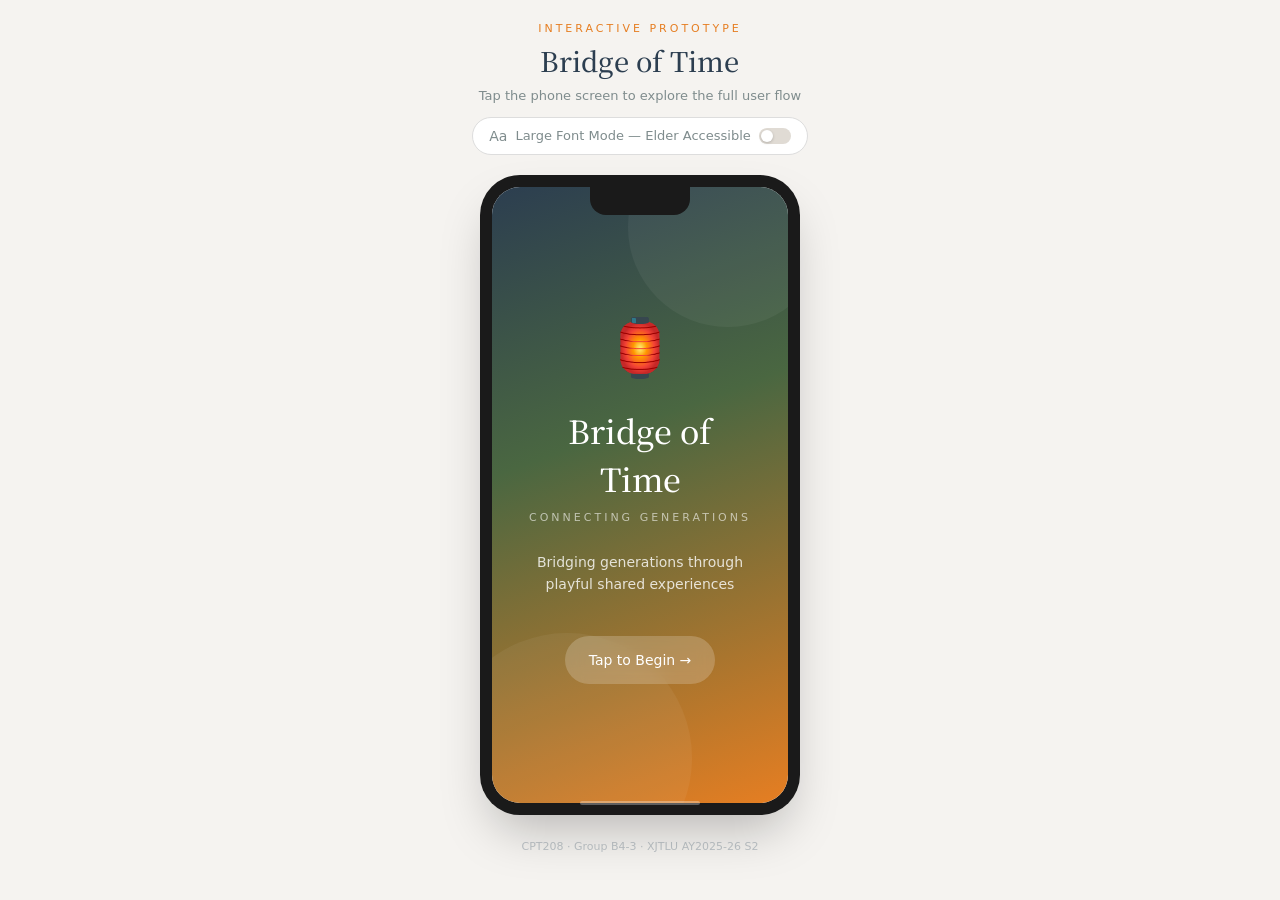
==== commit a733c676: "Restore header text above phone frame" ====
--- a/prototype/index.html
+++ b/prototype/index.html
@@ -6,8 +6,8 @@
       <meta name="viewport" content="width=device-width, initial-scale=1.0" />
       <title>cpt208 time of bridge</title>
       <style>html, body { height: 100%; margin: 0; } #root { height: 100%; }</style>
-      <script type="module" crossorigin src="/prototype/assets/index-BK0A5zk_.js"></script>
-      <link rel="stylesheet" crossorigin href="/prototype/assets/index-BLDLhWsg.css">
+      <script type="module" crossorigin src="/prototype/assets/index-DiKCFw3G.js"></script>
+      <link rel="stylesheet" crossorigin href="/prototype/assets/index-CKCSnZ6j.css">
     </head>
 
     <body>
--- a/prototype/assets/index-CKCSnZ6j.css
+++ b/prototype/assets/index-CKCSnZ6j.css
@@ -0,0 +1 @@
+@import"https://fonts.googleapis.com/css2?family=Noto+Serif+SC:wght@400;600;700&family=Inter:wght@300;400;500;600;700&display=swap";/*! tailwindcss v4.1.12 | MIT License | https://tailwindcss.com */@layer properties{@supports (((-webkit-hyphens:none)) and (not (margin-trim:inline))) or ((-moz-orient:inline) and (not (color:rgb(from red r g b)))){*,:before,:after,::backdrop{--tw-translate-x:0;--tw-translate-y:0;--tw-translate-z:0;--tw-rotate-x:initial;--tw-rotate-y:initial;--tw-rotate-z:initial;--tw-skew-x:initial;--tw-skew-y:initial;--tw-space-x-reverse:0;--tw-border-style:solid;--tw-gradient-position:initial;--tw-gradient-from:#0000;--tw-gradient-via:#0000;--tw-gradient-to:#0000;--tw-gradient-stops:initial;--tw-gradient-via-stops:initial;--tw-gradient-from-position:0%;--tw-gradient-via-position:50%;--tw-gradient-to-position:100%;--tw-leading:initial;--tw-font-weight:initial;--tw-tracking:initial;--tw-ordinal:initial;--tw-slashed-zero:initial;--tw-numeric-figure:initial;--tw-numeric-spacing:initial;--tw-numeric-fraction:initial;--tw-shadow:0 0 #0000;--tw-shadow-color:initial;--tw-shadow-alpha:100%;--tw-inset-shadow:0 0 #0000;--tw-inset-shadow-color:initial;--tw-inset-shadow-alpha:100%;--tw-ring-color:initial;--tw-ring-shadow:0 0 #0000;--tw-inset-ring-color:initial;--tw-inset-ring-shadow:0 0 #0000;--tw-ring-inset:initial;--tw-ring-offset-width:0px;--tw-ring-offset-color:#fff;--tw-ring-offset-shadow:0 0 #0000;--tw-outline-style:solid;--tw-backdrop-blur:initial;--tw-backdrop-brightness:initial;--tw-backdrop-contrast:initial;--tw-backdrop-grayscale:initial;--tw-backdrop-hue-rotate:initial;--tw-backdrop-invert:initial;--tw-backdrop-opacity:initial;--tw-backdrop-saturate:initial;--tw-backdrop-sepia:initial;--tw-duration:initial;--tw-ease:initial;--tw-content:"";--tw-animation-delay:0s;--tw-animation-direction:normal;--tw-animation-duration:initial;--tw-animation-fill-mode:none;--tw-animation-iteration-count:1;--tw-enter-blur:0;--tw-enter-opacity:1;--tw-enter-rotate:0;--tw-enter-scale:1;--tw-enter-translate-x:0;--tw-enter-translate-y:0;--tw-exit-blur:0;--tw-exit-opacity:1;--tw-exit-rotate:0;--tw-exit-scale:1;--tw-exit-translate-x:0;--tw-exit-translate-y:0}}}@layer theme{:root,:host{--font-sans:ui-sans-serif,system-ui,sans-serif,"Apple Color Emoji","Segoe UI Emoji","Segoe UI Symbol","Noto Color Emoji";--font-mono:ui-monospace,SFMono-Regular,Menlo,Monaco,Consolas,"Liberation Mono","Courier New",monospace;--color-gray-100:oklch(96.7% .003 264.542);--color-black:#000;--color-white:#fff;--spacing:.25rem;--container-sm:24rem;--container-lg:32rem;--text-xs:.75rem;--text-xs--line-height:calc(1/.75);--text-sm:.875rem;--text-sm--line-height:calc(1.25/.875);--text-base:1rem;--text-base--line-height: 1.5 ;--text-lg:1.125rem;--text-lg--line-height:calc(1.75/1.125);--text-xl:1.25rem;--text-2xl:1.5rem;--font-weight-normal:400;--font-weight-medium:500;--font-weight-semibold:600;--tracking-tight:-.025em;--tracking-wide:.025em;--tracking-widest:.1em;--leading-relaxed:1.625;--radius-xs:.125rem;--radius-2xl:1rem;--ease-in-out:cubic-bezier(.4,0,.2,1);--animate-pulse:pulse 2s cubic-bezier(.4,0,.6,1)infinite;--blur-sm:8px;--aspect-video:16/9;--default-transition-duration:.15s;--default-transition-timing-function:cubic-bezier(.4,0,.2,1);--default-font-family:var(--font-sans);--default-mono-font-family:var(--font-mono);--color-border:var(--border)}}@layer base{*,:after,:before,::backdrop{box-sizing:border-box;border:0 solid;margin:0;padding:0}::file-selector-button{box-sizing:border-box;border:0 solid;margin:0;padding:0}html,:host{-webkit-text-size-adjust:100%;-moz-tab-size:4;tab-size:4;line-height:1.5;font-family:var(--default-font-family,ui-sans-serif,system-ui,sans-serif,"Apple Color Emoji","Segoe UI Emoji","Segoe UI Symbol","Noto Color Emoji");font-feature-settings:var(--default-font-feature-settings,normal);font-variation-settings:var(--default-font-variation-settings,normal);-webkit-tap-highlight-color:transparent}hr{height:0;color:inherit;border-top-width:1px}abbr:where([title]){-webkit-text-decoration:underline dotted;text-decoration:underline dotted}h1,h2,h3,h4,h5,h6{font-size:inherit;font-weight:inherit}a{color:inherit;-webkit-text-decoration:inherit;text-decoration:inherit}b,strong{font-weight:bolder}code,kbd,samp,pre{font-family:var(--default-mono-font-family,ui-monospace,SFMono-Regular,Menlo,Monaco,Consolas,"Liberation Mono","Courier New",monospace);font-feature-settings:var(--default-mono-font-feature-settings,normal);font-variation-settings:var(--default-mono-font-variation-settings,normal);font-size:1em}small{font-size:80%}sub,sup{vertical-align:baseline;font-size:75%;line-height:0;position:relative}sub{bottom:-.25em}sup{top:-.5em}table{text-indent:0;border-color:inherit;border-collapse:collapse}:-moz-focusring{outline:auto}progress{vertical-align:baseline}summary{display:list-item}ol,ul,menu{list-style:none}img,svg,video,canvas,audio,iframe,embed,object{vertical-align:middle;display:block}img,video{max-width:100%;height:auto}button,input,select,optgroup,textarea{font:inherit;font-feature-settings:inherit;font-variation-settings:inherit;letter-spacing:inherit;color:inherit;opacity:1;background-color:#0000;border-radius:0}::file-selector-button{font:inherit;font-feature-settings:inherit;font-variation-settings:inherit;letter-spacing:inherit;color:inherit;opacity:1;background-color:#0000;border-radius:0}:where(select:is([multiple],[size])) optgroup{font-weight:bolder}:where(select:is([multiple],[size])) optgroup option{padding-inline-start:20px}::file-selector-button{margin-inline-end:4px}::placeholder{opacity:1}@supports (not ((-webkit-appearance:-apple-pay-button))) or (contain-intrinsic-size:1px){::placeholder{color:currentColor}@supports (color:color-mix(in lab,red,red)){::placeholder{color:color-mix(in oklab,currentcolor 50%,transparent)}}}textarea{resize:vertical}::-webkit-search-decoration{-webkit-appearance:none}::-webkit-date-and-time-value{min-height:1lh;text-align:inherit}::-webkit-datetime-edit{display:inline-flex}::-webkit-datetime-edit-fields-wrapper{padding:0}::-webkit-datetime-edit{padding-block:0}::-webkit-datetime-edit-year-field{padding-block:0}::-webkit-datetime-edit-month-field{padding-block:0}::-webkit-datetime-edit-day-field{padding-block:0}::-webkit-datetime-edit-hour-field{padding-block:0}::-webkit-datetime-edit-minute-field{padding-block:0}::-webkit-datetime-edit-second-field{padding-block:0}::-webkit-datetime-edit-millisecond-field{padding-block:0}::-webkit-datetime-edit-meridiem-field{padding-block:0}::-webkit-calendar-picker-indicator{line-height:1}:-moz-ui-invalid{box-shadow:none}button,input:where([type=button],[type=reset],[type=submit]){-webkit-appearance:button;-moz-appearance:button;appearance:button}::file-selector-button{-webkit-appearance:button;-moz-appearance:button;appearance:button}::-webkit-inner-spin-button{height:auto}::-webkit-outer-spin-button{height:auto}[hidden]:where(:not([hidden=until-found])){display:none!important}*{border-color:var(--border);outline-color:var(--ring)}@supports (color:color-mix(in lab,red,red)){*{outline-color:color-mix(in oklab,var(--ring)50%,transparent)}}body{background-color:var(--background);color:var(--foreground)}html{font-size:var(--font-size)}h1{font-size:var(--text-2xl);font-weight:var(--font-weight-medium);line-height:1.5}h2{font-size:var(--text-xl);font-weight:var(--font-weight-medium);line-height:1.5}h3{font-size:var(--text-lg);font-weight:var(--font-weight-medium);line-height:1.5}h4,label,button{font-size:var(--text-base);font-weight:var(--font-weight-medium);line-height:1.5}input{font-size:var(--text-base);font-weight:var(--font-weight-normal);line-height:1.5}}@layer components;@layer utilities{.\@container\/card-header{container:card-header/inline-size}.pointer-events-none{pointer-events:none}.invisible{visibility:hidden}.sr-only{clip:rect(0,0,0,0);white-space:nowrap;border-width:0;width:1px;height:1px;margin:-1px;padding:0;position:absolute;overflow:hidden}.absolute{position:absolute}.fixed{position:fixed}.relative{position:relative}.inset-0{inset:calc(var(--spacing)*0)}.inset-x-0{inset-inline:calc(var(--spacing)*0)}.inset-y-0{inset-block:calc(var(--spacing)*0)}.-top-12{top:calc(var(--spacing)*-12)}.top-0{top:calc(var(--spacing)*0)}.top-0\.5{top:calc(var(--spacing)*.5)}.top-1\.5{top:calc(var(--spacing)*1.5)}.top-1\/2{top:50%}.top-2{top:calc(var(--spacing)*2)}.top-3{top:calc(var(--spacing)*3)}.top-3\.5{top:calc(var(--spacing)*3.5)}.top-4{top:calc(var(--spacing)*4)}.top-12{top:calc(var(--spacing)*12)}.top-\[-60px\]{top:-60px}.top-\[1px\]{top:1px}.top-\[50\%\]{top:50%}.top-\[60\%\]{top:60%}.top-full{top:100%}.-right-12{right:calc(var(--spacing)*-12)}.right-0{right:calc(var(--spacing)*0)}.right-1{right:calc(var(--spacing)*1)}.right-2{right:calc(var(--spacing)*2)}.right-3{right:calc(var(--spacing)*3)}.right-4{right:calc(var(--spacing)*4)}.right-\[-40px\]{right:-40px}.-bottom-12{bottom:calc(var(--spacing)*-12)}.bottom-0{bottom:calc(var(--spacing)*0)}.bottom-2{bottom:calc(var(--spacing)*2)}.bottom-4{bottom:calc(var(--spacing)*4)}.bottom-\[-80px\]{bottom:-80px}.bottom-\[10px\]{bottom:10px}.-left-12{left:calc(var(--spacing)*-12)}.left-0{left:calc(var(--spacing)*0)}.left-1{left:calc(var(--spacing)*1)}.left-1\/2{left:50%}.left-2{left:calc(var(--spacing)*2)}.left-4{left:calc(var(--spacing)*4)}.left-5{left:calc(var(--spacing)*5)}.left-\[-22px\]{left:-22px}.left-\[-50px\]{left:-50px}.left-\[9px\]{left:9px}.left-\[50\%\]{left:50%}.isolate{isolation:isolate}.z-10{z-index:10}.z-20{z-index:20}.z-30{z-index:30}.z-50{z-index:50}.z-\[1\]{z-index:1}.col-start-2{grid-column-start:2}.row-span-2{grid-row:span 2/span 2}.row-start-1{grid-row-start:1}.-mx-1{margin-inline:calc(var(--spacing)*-1)}.mx-2{margin-inline:calc(var(--spacing)*2)}.mx-3\.5{margin-inline:calc(var(--spacing)*3.5)}.mx-auto{margin-inline:auto}.my-0\.5{margin-block:calc(var(--spacing)*.5)}.my-1{margin-block:calc(var(--spacing)*1)}.my-4{margin-block:calc(var(--spacing)*4)}.-mt-3{margin-top:calc(var(--spacing)*-3)}.-mt-4{margin-top:calc(var(--spacing)*-4)}.mt-0\.5{margin-top:calc(var(--spacing)*.5)}.mt-1{margin-top:calc(var(--spacing)*1)}.mt-1\.5{margin-top:calc(var(--spacing)*1.5)}.mt-2{margin-top:calc(var(--spacing)*2)}.mt-3{margin-top:calc(var(--spacing)*3)}.mt-4{margin-top:calc(var(--spacing)*4)}.mt-auto{margin-top:auto}.mr-2{margin-right:calc(var(--spacing)*2)}.mb-1{margin-bottom:calc(var(--spacing)*1)}.mb-2{margin-bottom:calc(var(--spacing)*2)}.mb-3{margin-bottom:calc(var(--spacing)*3)}.mb-4{margin-bottom:calc(var(--spacing)*4)}.mb-6{margin-bottom:calc(var(--spacing)*6)}.mb-10{margin-bottom:calc(var(--spacing)*10)}.-ml-4{margin-left:calc(var(--spacing)*-4)}.ml-1{margin-left:calc(var(--spacing)*1)}.ml-auto{margin-left:auto}.line-clamp-1{-webkit-line-clamp:1;-webkit-box-orient:vertical;display:-webkit-box;overflow:hidden}.line-clamp-2{-webkit-line-clamp:2;-webkit-box-orient:vertical;display:-webkit-box;overflow:hidden}.block{display:block}.flex{display:flex}.grid{display:grid}.hidden{display:none}.inline-block{display:inline-block}.inline-flex{display:inline-flex}.table{display:table}.table-caption{display:table-caption}.table-cell{display:table-cell}.table-row{display:table-row}.field-sizing-content{field-sizing:content}.aspect-square{aspect-ratio:1}.aspect-video{aspect-ratio:var(--aspect-video)}.size-2{width:calc(var(--spacing)*2);height:calc(var(--spacing)*2)}.size-2\.5{width:calc(var(--spacing)*2.5);height:calc(var(--spacing)*2.5)}.size-3{width:calc(var(--spacing)*3);height:calc(var(--spacing)*3)}.size-3\.5{width:calc(var(--spacing)*3.5);height:calc(var(--spacing)*3.5)}.size-4{width:calc(var(--spacing)*4);height:calc(var(--spacing)*4)}.size-7{width:calc(var(--spacing)*7);height:calc(var(--spacing)*7)}.size-8{width:calc(var(--spacing)*8);height:calc(var(--spacing)*8)}.size-9{width:calc(var(--spacing)*9);height:calc(var(--spacing)*9)}.size-10{width:calc(var(--spacing)*10);height:calc(var(--spacing)*10)}.size-full{width:100%;height:100%}.h-1\.5{height:calc(var(--spacing)*1.5)}.h-2{height:calc(var(--spacing)*2)}.h-2\.5{height:calc(var(--spacing)*2.5)}.h-3{height:calc(var(--spacing)*3)}.h-4{height:calc(var(--spacing)*4)}.h-5{height:calc(var(--spacing)*5)}.h-7{height:calc(var(--spacing)*7)}.h-8{height:calc(var(--spacing)*8)}.h-9{height:calc(var(--spacing)*9)}.h-10{height:calc(var(--spacing)*10)}.h-12{height:calc(var(--spacing)*12)}.h-\[1\.15rem\]{height:1.15rem}.h-\[4px\]{height:4px}.h-\[14px\]{height:14px}.h-\[28px\]{height:28px}.h-\[100px\]{height:100px}.h-\[200px\]{height:200px}.h-\[250px\]{height:250px}.h-\[calc\(100\%-1px\)\]{height:calc(100% - 1px)}.h-\[var\(--radix-navigation-menu-viewport-height\)\]{height:var(--radix-navigation-menu-viewport-height)}.h-\[var\(--radix-select-trigger-height\)\]{height:var(--radix-select-trigger-height)}.h-auto{height:auto}.h-full{height:100%}.h-px{height:1px}.h-svh{height:100svh}.max-h-\(--radix-context-menu-content-available-height\){max-height:var(--radix-context-menu-content-available-height)}.max-h-\(--radix-dropdown-menu-content-available-height\){max-height:var(--radix-dropdown-menu-content-available-height)}.max-h-\(--radix-select-content-available-height\){max-height:var(--radix-select-content-available-height)}.max-h-\[300px\]{max-height:300px}.min-h-0{min-height:calc(var(--spacing)*0)}.min-h-4{min-height:calc(var(--spacing)*4)}.min-h-16{min-height:calc(var(--spacing)*16)}.min-h-screen{min-height:100vh}.min-h-svh{min-height:100svh}.w-\(--sidebar-width\){width:var(--sidebar-width)}.w-0{width:calc(var(--spacing)*0)}.w-1{width:calc(var(--spacing)*1)}.w-2{width:calc(var(--spacing)*2)}.w-2\.5{width:calc(var(--spacing)*2.5)}.w-3{width:calc(var(--spacing)*3)}.w-3\/4{width:75%}.w-4{width:calc(var(--spacing)*4)}.w-5{width:calc(var(--spacing)*5)}.w-8{width:calc(var(--spacing)*8)}.w-9{width:calc(var(--spacing)*9)}.w-64{width:calc(var(--spacing)*64)}.w-72{width:calc(var(--spacing)*72)}.w-\[2px\]{width:2px}.w-\[14px\]{width:14px}.w-\[100px\]{width:100px}.w-\[120px\]{width:120px}.w-\[200px\]{width:200px}.w-\[250px\]{width:250px}.w-auto{width:auto}.w-fit{width:fit-content}.w-full{width:100%}.w-max{width:max-content}.w-px{width:1px}.max-w-\(--skeleton-width\){max-width:var(--skeleton-width)}.max-w-\[340px\]{max-width:340px}.max-w-\[calc\(100\%-2rem\)\]{max-width:calc(100% - 2rem)}.max-w-max{max-width:max-content}.min-w-0{min-width:calc(var(--spacing)*0)}.min-w-5{min-width:calc(var(--spacing)*5)}.min-w-8{min-width:calc(var(--spacing)*8)}.min-w-9{min-width:calc(var(--spacing)*9)}.min-w-10{min-width:calc(var(--spacing)*10)}.min-w-\[8rem\]{min-width:8rem}.min-w-\[12rem\]{min-width:12rem}.min-w-\[var\(--radix-select-trigger-width\)\]{min-width:var(--radix-select-trigger-width)}.flex-1{flex:1}.flex-shrink-0,.shrink-0{flex-shrink:0}.grow{flex-grow:1}.grow-0{flex-grow:0}.basis-full{flex-basis:100%}.caption-bottom{caption-side:bottom}.border-collapse{border-collapse:collapse}.origin-\(--radix-context-menu-content-transform-origin\){transform-origin:var(--radix-context-menu-content-transform-origin)}.origin-\(--radix-dropdown-menu-content-transform-origin\){transform-origin:var(--radix-dropdown-menu-content-transform-origin)}.origin-\(--radix-hover-card-content-transform-origin\){transform-origin:var(--radix-hover-card-content-transform-origin)}.origin-\(--radix-menubar-content-transform-origin\){transform-origin:var(--radix-menubar-content-transform-origin)}.origin-\(--radix-popover-content-transform-origin\){transform-origin:var(--radix-popover-content-transform-origin)}.origin-\(--radix-select-content-transform-origin\){transform-origin:var(--radix-select-content-transform-origin)}.origin-\(--radix-tooltip-content-transform-origin\){transform-origin:var(--radix-tooltip-content-transform-origin)}.-translate-x-1\/2{--tw-translate-x: -50% ;translate:var(--tw-translate-x)var(--tw-translate-y)}.-translate-x-px{--tw-translate-x:-1px;translate:var(--tw-translate-x)var(--tw-translate-y)}.translate-x-\[-50\%\]{--tw-translate-x:-50%;translate:var(--tw-translate-x)var(--tw-translate-y)}.translate-x-px{--tw-translate-x:1px;translate:var(--tw-translate-x)var(--tw-translate-y)}.-translate-y-1\/2{--tw-translate-y: -50% ;translate:var(--tw-translate-x)var(--tw-translate-y)}.translate-y-0\.5{--tw-translate-y:calc(var(--spacing)*.5);translate:var(--tw-translate-x)var(--tw-translate-y)}.translate-y-\[-50\%\]{--tw-translate-y:-50%;translate:var(--tw-translate-x)var(--tw-translate-y)}.translate-y-\[calc\(-50\%_-_2px\)\]{--tw-translate-y: calc(-50% - 2px) ;translate:var(--tw-translate-x)var(--tw-translate-y)}.rotate-45{rotate:45deg}.rotate-90{rotate:90deg}.transform{transform:var(--tw-rotate-x,)var(--tw-rotate-y,)var(--tw-rotate-z,)var(--tw-skew-x,)var(--tw-skew-y,)}.animate-caret-blink{animation:1.25s ease-out infinite caret-blink}.animate-in{animation:enter var(--tw-animation-duration,var(--tw-duration,.15s))var(--tw-ease,ease)var(--tw-animation-delay,0s)var(--tw-animation-iteration-count,1)var(--tw-animation-direction,normal)var(--tw-animation-fill-mode,none)}.animate-pulse{animation:var(--animate-pulse)}.cursor-default{cursor:default}.cursor-pointer{cursor:pointer}.touch-none{touch-action:none}.resize-none{resize:none}.scroll-my-1{scroll-margin-block:calc(var(--spacing)*1)}.scroll-py-1{scroll-padding-block:calc(var(--spacing)*1)}.list-none{list-style-type:none}.auto-rows-min{grid-auto-rows:min-content}.grid-cols-2{grid-template-columns:repeat(2,minmax(0,1fr))}.grid-cols-\[0_1fr\]{grid-template-columns:0 1fr}.grid-rows-\[auto_auto\]{grid-template-rows:auto auto}.flex-col{flex-direction:column}.flex-col-reverse{flex-direction:column-reverse}.flex-row{flex-direction:row}.flex-wrap{flex-wrap:wrap}.items-center{align-items:center}.items-end{align-items:flex-end}.items-start{align-items:flex-start}.items-stretch{align-items:stretch}.justify-around{justify-content:space-around}.justify-between{justify-content:space-between}.justify-center{justify-content:center}.justify-items-start{justify-items:start}.gap-0\.5{gap:calc(var(--spacing)*.5)}.gap-1{gap:calc(var(--spacing)*1)}.gap-1\.5{gap:calc(var(--spacing)*1.5)}.gap-2{gap:calc(var(--spacing)*2)}.gap-2\.5{gap:calc(var(--spacing)*2.5)}.gap-3{gap:calc(var(--spacing)*3)}.gap-4{gap:calc(var(--spacing)*4)}.gap-6{gap:calc(var(--spacing)*6)}:where(.space-x-1>:not(:last-child)){--tw-space-x-reverse:0;margin-inline-start:calc(calc(var(--spacing)*1)*var(--tw-space-x-reverse));margin-inline-end:calc(calc(var(--spacing)*1)*calc(1 - var(--tw-space-x-reverse)))}.gap-y-0\.5{row-gap:calc(var(--spacing)*.5)}.self-start{align-self:flex-start}.justify-self-end{justify-self:flex-end}.overflow-auto{overflow:auto}.overflow-hidden{overflow:hidden}.overflow-x-auto{overflow-x:auto}.overflow-x-hidden{overflow-x:hidden}.overflow-y-auto{overflow-y:auto}.rounded-2xl{border-radius:var(--radius-2xl)}.rounded-\[2px\]{border-radius:2px}.rounded-\[4px\]{border-radius:4px}.rounded-\[28px\]{border-radius:28px}.rounded-\[40px\]{border-radius:40px}.rounded-\[inherit\]{border-radius:inherit}.rounded-full{border-radius:3.40282e38px}.rounded-lg{border-radius:var(--radius)}.rounded-md{border-radius:calc(var(--radius) - 2px)}.rounded-none{border-radius:0}.rounded-sm{border-radius:calc(var(--radius) - 4px)}.rounded-xl{border-radius:calc(var(--radius) + 4px)}.rounded-xs{border-radius:var(--radius-xs)}.rounded-tl-sm{border-top-left-radius:calc(var(--radius) - 4px)}.rounded-b-2xl{border-bottom-right-radius:var(--radius-2xl);border-bottom-left-radius:var(--radius-2xl)}.border{border-style:var(--tw-border-style);border-width:1px}.border-0{border-style:var(--tw-border-style);border-width:0}.border-2{border-style:var(--tw-border-style);border-width:2px}.border-\[1\.5px\]{border-style:var(--tw-border-style);border-width:1.5px}.border-y{border-block-style:var(--tw-border-style);border-block-width:1px}.border-t{border-top-style:var(--tw-border-style);border-top-width:1px}.border-r{border-right-style:var(--tw-border-style);border-right-width:1px}.border-b{border-bottom-style:var(--tw-border-style);border-bottom-width:1px}.border-l{border-left-style:var(--tw-border-style);border-left-width:1px}.border-dashed{--tw-border-style:dashed;border-style:dashed}.border-solid{--tw-border-style:solid;border-style:solid}.border-\(--color-border\){border-color:var(--color-border)}.border-\[\#8e44ad\]\/30{border-color:#8e44ad4d}.border-\[\#e67e22\]{border-color:#e67e22}.border-\[\#e67e22\]\/20{border-color:#e67e2233}.border-\[\#e67e22\]\/30{border-color:#e67e224d}.border-\[\#eee\]{border-color:#eee}.border-\[\#faf8f5\]{border-color:#faf8f5}.border-border\/50{border-color:var(--border)}@supports (color:color-mix(in lab,red,red)){.border-border\/50{border-color:color-mix(in oklab,var(--border)50%,transparent)}}.border-input{border-color:var(--input)}.border-primary{border-color:var(--primary)}.border-sidebar-border{border-color:var(--sidebar-border)}.border-transparent{border-color:#0000}.border-t-transparent{border-top-color:#0000}.border-l-transparent{border-left-color:#0000}.bg-\(--color-bg\){background-color:var(--color-bg)}.bg-\[\#1a1a1a\]{background-color:#1a1a1a}.bg-\[\#2c3e50\]{background-color:#2c3e50}.bg-\[\#8e44ad\]{background-color:#8e44ad}.bg-\[\#27ae60\]{background-color:#27ae60}.bg-\[\#e67e22\]{background-color:#e67e22}.bg-\[\#e67e22\]\/20{background-color:#e67e2233}.bg-\[\#e74c3c\]{background-color:#e74c3c}.bg-\[\#ecf0f1\]{background-color:#ecf0f1}.bg-\[\#f0faf4\]{background-color:#f0faf4}.bg-\[\#f5f3f0\]{background-color:#f5f3f0}.bg-\[\#f9f0ff\]{background-color:#f9f0ff}.bg-\[\#faf8f5\]{background-color:#faf8f5}.bg-\[\#fff3e0\]{background-color:#fff3e0}.bg-\[\#fff8f0\]{background-color:#fff8f0}.bg-accent{background-color:var(--accent)}.bg-background{background-color:var(--background)}.bg-black\/30{background-color:#0000004d}@supports (color:color-mix(in lab,red,red)){.bg-black\/30{background-color:color-mix(in oklab,var(--color-black)30%,transparent)}}.bg-black\/40{background-color:#0006}@supports (color:color-mix(in lab,red,red)){.bg-black\/40{background-color:color-mix(in oklab,var(--color-black)40%,transparent)}}.bg-black\/50{background-color:#00000080}@supports (color:color-mix(in lab,red,red)){.bg-black\/50{background-color:color-mix(in oklab,var(--color-black)50%,transparent)}}.bg-black\/80{background-color:#000c}@supports (color:color-mix(in lab,red,red)){.bg-black\/80{background-color:color-mix(in oklab,var(--color-black)80%,transparent)}}.bg-border{background-color:var(--border)}.bg-card{background-color:var(--card)}.bg-destructive{background-color:var(--destructive)}.bg-foreground{background-color:var(--foreground)}.bg-gray-100{background-color:var(--color-gray-100)}.bg-input-background{background-color:var(--input-background)}.bg-muted,.bg-muted\/50{background-color:var(--muted)}@supports (color:color-mix(in lab,red,red)){.bg-muted\/50{background-color:color-mix(in oklab,var(--muted)50%,transparent)}}.bg-popover{background-color:var(--popover)}.bg-primary,.bg-primary\/20{background-color:var(--primary)}@supports (color:color-mix(in lab,red,red)){.bg-primary\/20{background-color:color-mix(in oklab,var(--primary)20%,transparent)}}.bg-secondary{background-color:var(--secondary)}.bg-sidebar{background-color:var(--sidebar)}.bg-sidebar-border{background-color:var(--sidebar-border)}.bg-transparent{background-color:#0000}.bg-white{background-color:var(--color-white)}.bg-white\/5{background-color:#ffffff0d}@supports (color:color-mix(in lab,red,red)){.bg-white\/5{background-color:color-mix(in oklab,var(--color-white)5%,transparent)}}.bg-white\/20{background-color:#fff3}@supports (color:color-mix(in lab,red,red)){.bg-white\/20{background-color:color-mix(in oklab,var(--color-white)20%,transparent)}}.bg-white\/30{background-color:#ffffff4d}@supports (color:color-mix(in lab,red,red)){.bg-white\/30{background-color:color-mix(in oklab,var(--color-white)30%,transparent)}}.bg-gradient-to-r{--tw-gradient-position:to right in oklab;background-image:linear-gradient(var(--tw-gradient-stops))}.bg-gradient-to-t{--tw-gradient-position:to top in oklab;background-image:linear-gradient(var(--tw-gradient-stops))}.from-black\/50{--tw-gradient-from:#00000080}@supports (color:color-mix(in lab,red,red)){.from-black\/50{--tw-gradient-from:color-mix(in oklab,var(--color-black)50%,transparent)}}.from-black\/50{--tw-gradient-stops:var(--tw-gradient-via-stops,var(--tw-gradient-position),var(--tw-gradient-from)var(--tw-gradient-from-position),var(--tw-gradient-to)var(--tw-gradient-to-position))}.from-black\/60{--tw-gradient-from:#0009}@supports (color:color-mix(in lab,red,red)){.from-black\/60{--tw-gradient-from:color-mix(in oklab,var(--color-black)60%,transparent)}}.from-black\/60{--tw-gradient-stops:var(--tw-gradient-via-stops,var(--tw-gradient-position),var(--tw-gradient-from)var(--tw-gradient-from-position),var(--tw-gradient-to)var(--tw-gradient-to-position))}.to-transparent{--tw-gradient-to:transparent;--tw-gradient-stops:var(--tw-gradient-via-stops,var(--tw-gradient-position),var(--tw-gradient-from)var(--tw-gradient-from-position),var(--tw-gradient-to)var(--tw-gradient-to-position))}.fill-current{fill:currentColor}.fill-primary{fill:var(--primary)}.object-cover{object-fit:cover}.p-0{padding:calc(var(--spacing)*0)}.p-1{padding:calc(var(--spacing)*1)}.p-2{padding:calc(var(--spacing)*2)}.p-3{padding:calc(var(--spacing)*3)}.p-4{padding:calc(var(--spacing)*4)}.p-5{padding:calc(var(--spacing)*5)}.p-6{padding:calc(var(--spacing)*6)}.p-\[3px\]{padding:3px}.p-px{padding:1px}.px-1{padding-inline:calc(var(--spacing)*1)}.px-1\.5{padding-inline:calc(var(--spacing)*1.5)}.px-2{padding-inline:calc(var(--spacing)*2)}.px-2\.5{padding-inline:calc(var(--spacing)*2.5)}.px-3{padding-inline:calc(var(--spacing)*3)}.px-4{padding-inline:calc(var(--spacing)*4)}.px-5{padding-inline:calc(var(--spacing)*5)}.px-6{padding-inline:calc(var(--spacing)*6)}.px-8{padding-inline:calc(var(--spacing)*8)}.py-0\.5{padding-block:calc(var(--spacing)*.5)}.py-1{padding-block:calc(var(--spacing)*1)}.py-1\.5{padding-block:calc(var(--spacing)*1.5)}.py-2{padding-block:calc(var(--spacing)*2)}.py-3{padding-block:calc(var(--spacing)*3)}.py-4{padding-block:calc(var(--spacing)*4)}.py-5{padding-block:calc(var(--spacing)*5)}.py-6{padding-block:calc(var(--spacing)*6)}.pt-0{padding-top:calc(var(--spacing)*0)}.pt-1{padding-top:calc(var(--spacing)*1)}.pt-3{padding-top:calc(var(--spacing)*3)}.pt-4{padding-top:calc(var(--spacing)*4)}.pt-6{padding-top:calc(var(--spacing)*6)}.pt-12{padding-top:calc(var(--spacing)*12)}.pr-2{padding-right:calc(var(--spacing)*2)}.pr-2\.5{padding-right:calc(var(--spacing)*2.5)}.pr-8{padding-right:calc(var(--spacing)*8)}.pb-3{padding-bottom:calc(var(--spacing)*3)}.pb-4{padding-bottom:calc(var(--spacing)*4)}.pb-5{padding-bottom:calc(var(--spacing)*5)}.pb-6{padding-bottom:calc(var(--spacing)*6)}.pl-2{padding-left:calc(var(--spacing)*2)}.pl-4{padding-left:calc(var(--spacing)*4)}.pl-6{padding-left:calc(var(--spacing)*6)}.pl-8{padding-left:calc(var(--spacing)*8)}.text-center{text-align:center}.text-left{text-align:left}.text-right{text-align:right}.align-middle{vertical-align:middle}.font-mono{font-family:var(--font-mono)}.text-base{font-size:var(--text-base);line-height:var(--tw-leading,var(--text-base--line-height))}.text-lg{font-size:var(--text-lg);line-height:var(--tw-leading,var(--text-lg--line-height))}.text-sm{font-size:var(--text-sm);line-height:var(--tw-leading,var(--text-sm--line-height))}.text-xs{font-size:var(--text-xs);line-height:var(--tw-leading,var(--text-xs--line-height))}.text-\[0\.8rem\]{font-size:.8rem}.text-\[11px\]{font-size:11px}.text-\[13px\]{font-size:13px}.leading-none{--tw-leading:1;line-height:1}.font-medium{--tw-font-weight:var(--font-weight-medium);font-weight:var(--font-weight-medium)}.font-normal{--tw-font-weight:var(--font-weight-normal);font-weight:var(--font-weight-normal)}.font-semibold{--tw-font-weight:var(--font-weight-semibold);font-weight:var(--font-weight-semibold)}.tracking-\[2px\]{--tw-tracking:2px;letter-spacing:2px}.tracking-\[3px\]{--tw-tracking:3px;letter-spacing:3px}.tracking-tight{--tw-tracking:var(--tracking-tight);letter-spacing:var(--tracking-tight)}.tracking-wide{--tw-tracking:var(--tracking-wide);letter-spacing:var(--tracking-wide)}.tracking-widest{--tw-tracking:var(--tracking-widest);letter-spacing:var(--tracking-widest)}.text-balance{text-wrap:balance}.break-words{overflow-wrap:break-word}.whitespace-nowrap{white-space:nowrap}.text-\[\#2c3e50\]{color:#2c3e50}.text-\[\#7f8c8d\]{color:#7f8c8d}.text-\[\#8e44ad\]{color:#8e44ad}.text-\[\#27ae60\]{color:#27ae60}.text-\[\#bdc3c7\]{color:#bdc3c7}.text-\[\#e67e22\]{color:#e67e22}.text-\[\#e74c3c\]{color:#e74c3c}.text-accent-foreground{color:var(--accent-foreground)}.text-card-foreground{color:var(--card-foreground)}.text-current{color:currentColor}.text-destructive{color:var(--destructive)}.text-foreground{color:var(--foreground)}.text-muted-foreground{color:var(--muted-foreground)}.text-popover-foreground{color:var(--popover-foreground)}.text-primary{color:var(--primary)}.text-primary-foreground{color:var(--primary-foreground)}.text-secondary-foreground{color:var(--secondary-foreground)}.text-sidebar-foreground,.text-sidebar-foreground\/70{color:var(--sidebar-foreground)}@supports (color:color-mix(in lab,red,red)){.text-sidebar-foreground\/70{color:color-mix(in oklab,var(--sidebar-foreground)70%,transparent)}}.text-white{color:var(--color-white)}.text-white\/60{color:#fff9}@supports (color:color-mix(in lab,red,red)){.text-white\/60{color:color-mix(in oklab,var(--color-white)60%,transparent)}}.text-white\/70{color:#ffffffb3}@supports (color:color-mix(in lab,red,red)){.text-white\/70{color:color-mix(in oklab,var(--color-white)70%,transparent)}}.text-white\/75{color:#ffffffbf}@supports (color:color-mix(in lab,red,red)){.text-white\/75{color:color-mix(in oklab,var(--color-white)75%,transparent)}}.text-white\/80{color:#fffc}@supports (color:color-mix(in lab,red,red)){.text-white\/80{color:color-mix(in oklab,var(--color-white)80%,transparent)}}.text-white\/90{color:#ffffffe6}@supports (color:color-mix(in lab,red,red)){.text-white\/90{color:color-mix(in oklab,var(--color-white)90%,transparent)}}.uppercase{text-transform:uppercase}.tabular-nums{--tw-numeric-spacing:tabular-nums;font-variant-numeric:var(--tw-ordinal,)var(--tw-slashed-zero,)var(--tw-numeric-figure,)var(--tw-numeric-spacing,)var(--tw-numeric-fraction,)}.line-through{text-decoration-line:line-through}.underline-offset-4{text-underline-offset:4px}.opacity-30{opacity:.3}.opacity-50{opacity:.5}.opacity-70{opacity:.7}.shadow{--tw-shadow:0 1px 3px 0 var(--tw-shadow-color,#0000001a),0 1px 2px -1px var(--tw-shadow-color,#0000001a);box-shadow:var(--tw-inset-shadow),var(--tw-inset-ring-shadow),var(--tw-ring-offset-shadow),var(--tw-ring-shadow),var(--tw-shadow)}.shadow-2xl{--tw-shadow:0 25px 50px -12px var(--tw-shadow-color,#00000040);box-shadow:var(--tw-inset-shadow),var(--tw-inset-ring-shadow),var(--tw-ring-offset-shadow),var(--tw-ring-shadow),var(--tw-shadow)}.shadow-\[0_0_0_1px_hsl\(var\(--sidebar-border\)\)\]{--tw-shadow:0 0 0 1px var(--tw-shadow-color,hsl(var(--sidebar-border)));box-shadow:var(--tw-inset-shadow),var(--tw-inset-ring-shadow),var(--tw-ring-offset-shadow),var(--tw-ring-shadow),var(--tw-shadow)}.shadow-lg{--tw-shadow:0 10px 15px -3px var(--tw-shadow-color,#0000001a),0 4px 6px -4px var(--tw-shadow-color,#0000001a);box-shadow:var(--tw-inset-shadow),var(--tw-inset-ring-shadow),var(--tw-ring-offset-shadow),var(--tw-ring-shadow),var(--tw-shadow)}.shadow-md{--tw-shadow:0 4px 6px -1px var(--tw-shadow-color,#0000001a),0 2px 4px -2px var(--tw-shadow-color,#0000001a);box-shadow:var(--tw-inset-shadow),var(--tw-inset-ring-shadow),var(--tw-ring-offset-shadow),var(--tw-ring-shadow),var(--tw-shadow)}.shadow-none{--tw-shadow:0 0 #0000;box-shadow:var(--tw-inset-shadow),var(--tw-inset-ring-shadow),var(--tw-ring-offset-shadow),var(--tw-ring-shadow),var(--tw-shadow)}.shadow-sm{--tw-shadow:0 1px 3px 0 var(--tw-shadow-color,#0000001a),0 1px 2px -1px var(--tw-shadow-color,#0000001a);box-shadow:var(--tw-inset-shadow),var(--tw-inset-ring-shadow),var(--tw-ring-offset-shadow),var(--tw-ring-shadow),var(--tw-shadow)}.shadow-xl{--tw-shadow:0 20px 25px -5px var(--tw-shadow-color,#0000001a),0 8px 10px -6px var(--tw-shadow-color,#0000001a);box-shadow:var(--tw-inset-shadow),var(--tw-inset-ring-shadow),var(--tw-ring-offset-shadow),var(--tw-ring-shadow),var(--tw-shadow)}.shadow-xs{--tw-shadow:0 1px 2px 0 var(--tw-shadow-color,#0000000d);box-shadow:var(--tw-inset-shadow),var(--tw-inset-ring-shadow),var(--tw-ring-offset-shadow),var(--tw-ring-shadow),var(--tw-shadow)}.ring-0{--tw-ring-shadow:var(--tw-ring-inset,)0 0 0 calc(0px + var(--tw-ring-offset-width))var(--tw-ring-color,currentcolor);box-shadow:var(--tw-inset-shadow),var(--tw-inset-ring-shadow),var(--tw-ring-offset-shadow),var(--tw-ring-shadow),var(--tw-shadow)}.ring-ring\/50{--tw-ring-color:var(--ring)}@supports (color:color-mix(in lab,red,red)){.ring-ring\/50{--tw-ring-color:color-mix(in oklab,var(--ring)50%,transparent)}}.ring-sidebar-ring{--tw-ring-color:var(--sidebar-ring)}.ring-offset-background{--tw-ring-offset-color:var(--background)}.outline-hidden{--tw-outline-style:none;outline-style:none}@media(forced-colors:active){.outline-hidden{outline-offset:2px;outline:2px solid #0000}}.outline{outline-style:var(--tw-outline-style);outline-width:1px}.backdrop-blur-sm{--tw-backdrop-blur:blur(var(--blur-sm));-webkit-backdrop-filter:var(--tw-backdrop-blur,)var(--tw-backdrop-brightness,)var(--tw-backdrop-contrast,)var(--tw-backdrop-grayscale,)var(--tw-backdrop-hue-rotate,)var(--tw-backdrop-invert,)var(--tw-backdrop-opacity,)var(--tw-backdrop-saturate,)var(--tw-backdrop-sepia,);backdrop-filter:var(--tw-backdrop-blur,)var(--tw-backdrop-brightness,)var(--tw-backdrop-contrast,)var(--tw-backdrop-grayscale,)var(--tw-backdrop-hue-rotate,)var(--tw-backdrop-invert,)var(--tw-backdrop-opacity,)var(--tw-backdrop-saturate,)var(--tw-backdrop-sepia,)}.transition{transition-property:color,background-color,border-color,outline-color,text-decoration-color,fill,stroke,--tw-gradient-from,--tw-gradient-via,--tw-gradient-to,opacity,box-shadow,transform,translate,scale,rotate,filter,-webkit-backdrop-filter,backdrop-filter,display,visibility,content-visibility,overlay,pointer-events;transition-timing-function:var(--tw-ease,var(--default-transition-timing-function));transition-duration:var(--tw-duration,var(--default-transition-duration))}.transition-\[color\,box-shadow\]{transition-property:color,box-shadow;transition-timing-function:var(--tw-ease,var(--default-transition-timing-function));transition-duration:var(--tw-duration,var(--default-transition-duration))}.transition-\[left\,right\,width\]{transition-property:left,right,width;transition-timing-function:var(--tw-ease,var(--default-transition-timing-function));transition-duration:var(--tw-duration,var(--default-transition-duration))}.transition-\[margin\,opacity\]{transition-property:margin,opacity;transition-timing-function:var(--tw-ease,var(--default-transition-timing-function));transition-duration:var(--tw-duration,var(--default-transition-duration))}.transition-\[width\,height\,padding\]{transition-property:width,height,padding;transition-timing-function:var(--tw-ease,var(--default-transition-timing-function));transition-duration:var(--tw-duration,var(--default-transition-duration))}.transition-\[width\]{transition-property:width;transition-timing-function:var(--tw-ease,var(--default-transition-timing-function));transition-duration:var(--tw-duration,var(--default-transition-duration))}.transition-all{transition-property:all;transition-timing-function:var(--tw-ease,var(--default-transition-timing-function));transition-duration:var(--tw-duration,var(--default-transition-duration))}.transition-colors{transition-property:color,background-color,border-color,outline-color,text-decoration-color,fill,stroke,--tw-gradient-from,--tw-gradient-via,--tw-gradient-to;transition-timing-function:var(--tw-ease,var(--default-transition-timing-function));transition-duration:var(--tw-duration,var(--default-transition-duration))}.transition-opacity{transition-property:opacity;transition-timing-function:var(--tw-ease,var(--default-transition-timing-function));transition-duration:var(--tw-duration,var(--default-transition-duration))}.transition-shadow{transition-property:box-shadow;transition-timing-function:var(--tw-ease,var(--default-transition-timing-function));transition-duration:var(--tw-duration,var(--default-transition-duration))}.transition-transform{transition-property:transform,translate,scale,rotate;transition-timing-function:var(--tw-ease,var(--default-transition-timing-function));transition-duration:var(--tw-duration,var(--default-transition-duration))}.transition-none{transition-property:none}.duration-200{--tw-duration:.2s;transition-duration:.2s}.duration-300{--tw-duration:.3s;transition-duration:.3s}.duration-1000{--tw-duration:1s;transition-duration:1s}.ease-in-out{--tw-ease:var(--ease-in-out);transition-timing-function:var(--ease-in-out)}.ease-linear{--tw-ease:linear;transition-timing-function:linear}.fade-in-0{--tw-enter-opacity:0}.outline-none{--tw-outline-style:none;outline-style:none}.select-none{-webkit-user-select:none;user-select:none}.zoom-in-95{--tw-enter-scale:.95}.group-focus-within\/menu-item\:opacity-100:is(:where(.group\/menu-item):focus-within *){opacity:1}@media(hover:hover){.group-hover\/menu-item\:opacity-100:is(:where(.group\/menu-item):hover *){opacity:1}}.group-has-data-\[sidebar\=menu-action\]\/menu-item\:pr-8:is(:where(.group\/menu-item):has([data-sidebar=menu-action]) *){padding-right:calc(var(--spacing)*8)}.group-data-\[collapsible\=icon\]\:-mt-8:is(:where(.group)[data-collapsible=icon] *){margin-top:calc(var(--spacing)*-8)}.group-data-\[collapsible\=icon\]\:hidden:is(:where(.group)[data-collapsible=icon] *){display:none}.group-data-\[collapsible\=icon\]\:size-8\!:is(:where(.group)[data-collapsible=icon] *){width:calc(var(--spacing)*8)!important;height:calc(var(--spacing)*8)!important}.group-data-\[collapsible\=icon\]\:w-\(--sidebar-width-icon\):is(:where(.group)[data-collapsible=icon] *){width:var(--sidebar-width-icon)}.group-data-\[collapsible\=icon\]\:w-\[calc\(var\(--sidebar-width-icon\)\+\(--spacing\(4\)\)\)\]:is(:where(.group)[data-collapsible=icon] *){width:calc(var(--sidebar-width-icon) + (calc(var(--spacing)*4)))}.group-data-\[collapsible\=icon\]\:w-\[calc\(var\(--sidebar-width-icon\)\+\(--spacing\(4\)\)\+2px\)\]:is(:where(.group)[data-collapsible=icon] *){width:calc(var(--sidebar-width-icon) + (calc(var(--spacing)*4)) + 2px)}.group-data-\[collapsible\=icon\]\:overflow-hidden:is(:where(.group)[data-collapsible=icon] *){overflow:hidden}.group-data-\[collapsible\=icon\]\:p-0\!:is(:where(.group)[data-collapsible=icon] *){padding:calc(var(--spacing)*0)!important}.group-data-\[collapsible\=icon\]\:p-2\!:is(:where(.group)[data-collapsible=icon] *){padding:calc(var(--spacing)*2)!important}.group-data-\[collapsible\=icon\]\:opacity-0:is(:where(.group)[data-collapsible=icon] *){opacity:0}.group-data-\[collapsible\=offcanvas\]\:right-\[calc\(var\(--sidebar-width\)\*-1\)\]:is(:where(.group)[data-collapsible=offcanvas] *){right:calc(var(--sidebar-width)*-1)}.group-data-\[collapsible\=offcanvas\]\:left-\[calc\(var\(--sidebar-width\)\*-1\)\]:is(:where(.group)[data-collapsible=offcanvas] *){left:calc(var(--sidebar-width)*-1)}.group-data-\[collapsible\=offcanvas\]\:w-0:is(:where(.group)[data-collapsible=offcanvas] *){width:calc(var(--spacing)*0)}.group-data-\[collapsible\=offcanvas\]\:translate-x-0:is(:where(.group)[data-collapsible=offcanvas] *){--tw-translate-x:calc(var(--spacing)*0);translate:var(--tw-translate-x)var(--tw-translate-y)}.group-data-\[disabled\=true\]\:pointer-events-none:is(:where(.group)[data-disabled=true] *){pointer-events:none}.group-data-\[disabled\=true\]\:opacity-50:is(:where(.group)[data-disabled=true] *){opacity:.5}.group-data-\[side\=left\]\:-right-4:is(:where(.group)[data-side=left] *){right:calc(var(--spacing)*-4)}.group-data-\[side\=left\]\:border-r:is(:where(.group)[data-side=left] *){border-right-style:var(--tw-border-style);border-right-width:1px}.group-data-\[side\=right\]\:left-0:is(:where(.group)[data-side=right] *){left:calc(var(--spacing)*0)}.group-data-\[side\=right\]\:rotate-180:is(:where(.group)[data-side=right] *){rotate:180deg}.group-data-\[side\=right\]\:border-l:is(:where(.group)[data-side=right] *){border-left-style:var(--tw-border-style);border-left-width:1px}.group-data-\[state\=open\]\:rotate-180:is(:where(.group)[data-state=open] *){rotate:180deg}.group-data-\[variant\=floating\]\:rounded-lg:is(:where(.group)[data-variant=floating] *){border-radius:var(--radius)}.group-data-\[variant\=floating\]\:border:is(:where(.group)[data-variant=floating] *){border-style:var(--tw-border-style);border-width:1px}.group-data-\[variant\=floating\]\:border-sidebar-border:is(:where(.group)[data-variant=floating] *){border-color:var(--sidebar-border)}.group-data-\[variant\=floating\]\:shadow-sm:is(:where(.group)[data-variant=floating] *){--tw-shadow:0 1px 3px 0 var(--tw-shadow-color,#0000001a),0 1px 2px -1px var(--tw-shadow-color,#0000001a);box-shadow:var(--tw-inset-shadow),var(--tw-inset-ring-shadow),var(--tw-ring-offset-shadow),var(--tw-ring-shadow),var(--tw-shadow)}.group-data-\[vaul-drawer-direction\=bottom\]\/drawer-content\:block:is(:where(.group\/drawer-content)[data-vaul-drawer-direction=bottom] *){display:block}.group-data-\[viewport\=false\]\/navigation-menu\:top-full:is(:where(.group\/navigation-menu)[data-viewport=false] *){top:100%}.group-data-\[viewport\=false\]\/navigation-menu\:mt-1\.5:is(:where(.group\/navigation-menu)[data-viewport=false] *){margin-top:calc(var(--spacing)*1.5)}.group-data-\[viewport\=false\]\/navigation-menu\:overflow-hidden:is(:where(.group\/navigation-menu)[data-viewport=false] *){overflow:hidden}.group-data-\[viewport\=false\]\/navigation-menu\:rounded-md:is(:where(.group\/navigation-menu)[data-viewport=false] *){border-radius:calc(var(--radius) - 2px)}.group-data-\[viewport\=false\]\/navigation-menu\:border:is(:where(.group\/navigation-menu)[data-viewport=false] *){border-style:var(--tw-border-style);border-width:1px}.group-data-\[viewport\=false\]\/navigation-menu\:bg-popover:is(:where(.group\/navigation-menu)[data-viewport=false] *){background-color:var(--popover)}.group-data-\[viewport\=false\]\/navigation-menu\:text-popover-foreground:is(:where(.group\/navigation-menu)[data-viewport=false] *){color:var(--popover-foreground)}.group-data-\[viewport\=false\]\/navigation-menu\:shadow:is(:where(.group\/navigation-menu)[data-viewport=false] *){--tw-shadow:0 1px 3px 0 var(--tw-shadow-color,#0000001a),0 1px 2px -1px var(--tw-shadow-color,#0000001a);box-shadow:var(--tw-inset-shadow),var(--tw-inset-ring-shadow),var(--tw-ring-offset-shadow),var(--tw-ring-shadow),var(--tw-shadow)}.group-data-\[viewport\=false\]\/navigation-menu\:duration-200:is(:where(.group\/navigation-menu)[data-viewport=false] *){--tw-duration:.2s;transition-duration:.2s}@media(hover:hover){.peer-hover\/menu-button\:text-sidebar-accent-foreground:is(:where(.peer\/menu-button):hover~*){color:var(--sidebar-accent-foreground)}}.peer-disabled\:cursor-not-allowed:is(:where(.peer):disabled~*){cursor:not-allowed}.peer-disabled\:opacity-50:is(:where(.peer):disabled~*){opacity:.5}.peer-data-\[active\=true\]\/menu-button\:text-sidebar-accent-foreground:is(:where(.peer\/menu-button)[data-active=true]~*){color:var(--sidebar-accent-foreground)}.peer-data-\[size\=default\]\/menu-button\:top-1\.5:is(:where(.peer\/menu-button)[data-size=default]~*){top:calc(var(--spacing)*1.5)}.peer-data-\[size\=lg\]\/menu-button\:top-2\.5:is(:where(.peer\/menu-button)[data-size=lg]~*){top:calc(var(--spacing)*2.5)}.peer-data-\[size\=sm\]\/menu-button\:top-1:is(:where(.peer\/menu-button)[data-size=sm]~*){top:calc(var(--spacing)*1)}.selection\:bg-primary ::selection{background-color:var(--primary)}.selection\:bg-primary::selection{background-color:var(--primary)}.selection\:text-primary-foreground ::selection{color:var(--primary-foreground)}.selection\:text-primary-foreground::selection{color:var(--primary-foreground)}.file\:inline-flex::file-selector-button{display:inline-flex}.file\:h-7::file-selector-button{height:calc(var(--spacing)*7)}.file\:border-0::file-selector-button{border-style:var(--tw-border-style);border-width:0}.file\:bg-transparent::file-selector-button{background-color:#0000}.file\:text-sm::file-selector-button{font-size:var(--text-sm);line-height:var(--tw-leading,var(--text-sm--line-height))}.file\:font-medium::file-selector-button{--tw-font-weight:var(--font-weight-medium);font-weight:var(--font-weight-medium)}.file\:text-foreground::file-selector-button{color:var(--foreground)}.placeholder\:text-muted-foreground::placeholder{color:var(--muted-foreground)}.after\:absolute:after{content:var(--tw-content);position:absolute}.after\:-inset-2:after{content:var(--tw-content);inset:calc(var(--spacing)*-2)}.after\:inset-y-0:after{content:var(--tw-content);inset-block:calc(var(--spacing)*0)}.after\:left-1\/2:after{content:var(--tw-content);left:50%}.after\:w-1:after{content:var(--tw-content);width:calc(var(--spacing)*1)}.after\:w-\[2px\]:after{content:var(--tw-content);width:2px}.after\:-translate-x-1\/2:after{content:var(--tw-content);--tw-translate-x: -50% ;translate:var(--tw-translate-x)var(--tw-translate-y)}.group-data-\[collapsible\=offcanvas\]\:after\:left-full:is(:where(.group)[data-collapsible=offcanvas] *):after{content:var(--tw-content);left:100%}.first\:rounded-l-md:first-child{border-top-left-radius:calc(var(--radius) - 2px);border-bottom-left-radius:calc(var(--radius) - 2px)}.first\:border-l:first-child{border-left-style:var(--tw-border-style);border-left-width:1px}.last\:rounded-r-md:last-child{border-top-right-radius:calc(var(--radius) - 2px);border-bottom-right-radius:calc(var(--radius) - 2px)}.last\:border-b-0:last-child{border-bottom-style:var(--tw-border-style);border-bottom-width:0}.focus-within\:relative:focus-within{position:relative}.focus-within\:z-20:focus-within{z-index:20}@media(hover:hover){.hover\:bg-accent:hover{background-color:var(--accent)}.hover\:bg-destructive\/90:hover{background-color:var(--destructive)}@supports (color:color-mix(in lab,red,red)){.hover\:bg-destructive\/90:hover{background-color:color-mix(in oklab,var(--destructive)90%,transparent)}}.hover\:bg-muted:hover,.hover\:bg-muted\/50:hover{background-color:var(--muted)}@supports (color:color-mix(in lab,red,red)){.hover\:bg-muted\/50:hover{background-color:color-mix(in oklab,var(--muted)50%,transparent)}}.hover\:bg-primary:hover,.hover\:bg-primary\/90:hover{background-color:var(--primary)}@supports (color:color-mix(in lab,red,red)){.hover\:bg-primary\/90:hover{background-color:color-mix(in oklab,var(--primary)90%,transparent)}}.hover\:bg-secondary\/80:hover{background-color:var(--secondary)}@supports (color:color-mix(in lab,red,red)){.hover\:bg-secondary\/80:hover{background-color:color-mix(in oklab,var(--secondary)80%,transparent)}}.hover\:bg-sidebar-accent:hover{background-color:var(--sidebar-accent)}.hover\:text-accent-foreground:hover{color:var(--accent-foreground)}.hover\:text-foreground:hover{color:var(--foreground)}.hover\:text-muted-foreground:hover{color:var(--muted-foreground)}.hover\:text-primary-foreground:hover{color:var(--primary-foreground)}.hover\:text-sidebar-accent-foreground:hover{color:var(--sidebar-accent-foreground)}.hover\:underline:hover{text-decoration-line:underline}.hover\:opacity-100:hover{opacity:1}.hover\:shadow-\[0_0_0_1px_hsl\(var\(--sidebar-accent\)\)\]:hover{--tw-shadow:0 0 0 1px var(--tw-shadow-color,hsl(var(--sidebar-accent)));box-shadow:var(--tw-inset-shadow),var(--tw-inset-ring-shadow),var(--tw-ring-offset-shadow),var(--tw-ring-shadow),var(--tw-shadow)}.hover\:ring-4:hover{--tw-ring-shadow:var(--tw-ring-inset,)0 0 0 calc(4px + var(--tw-ring-offset-width))var(--tw-ring-color,currentcolor);box-shadow:var(--tw-inset-shadow),var(--tw-inset-ring-shadow),var(--tw-ring-offset-shadow),var(--tw-ring-shadow),var(--tw-shadow)}.hover\:group-data-\[collapsible\=offcanvas\]\:bg-sidebar:hover:is(:where(.group)[data-collapsible=offcanvas] *){background-color:var(--sidebar)}.hover\:after\:bg-sidebar-border:hover:after{content:var(--tw-content);background-color:var(--sidebar-border)}}.focus\:z-10:focus{z-index:10}.focus\:bg-accent:focus{background-color:var(--accent)}.focus\:bg-primary:focus{background-color:var(--primary)}.focus\:text-accent-foreground:focus{color:var(--accent-foreground)}.focus\:text-primary-foreground:focus{color:var(--primary-foreground)}.focus\:ring-2:focus{--tw-ring-shadow:var(--tw-ring-inset,)0 0 0 calc(2px + var(--tw-ring-offset-width))var(--tw-ring-color,currentcolor);box-shadow:var(--tw-inset-shadow),var(--tw-inset-ring-shadow),var(--tw-ring-offset-shadow),var(--tw-ring-shadow),var(--tw-shadow)}.focus\:ring-ring:focus{--tw-ring-color:var(--ring)}.focus\:ring-offset-2:focus{--tw-ring-offset-width:2px;--tw-ring-offset-shadow:var(--tw-ring-inset,)0 0 0 var(--tw-ring-offset-width)var(--tw-ring-offset-color)}.focus\:outline-hidden:focus{--tw-outline-style:none;outline-style:none}@media(forced-colors:active){.focus\:outline-hidden:focus{outline-offset:2px;outline:2px solid #0000}}.focus-visible\:z-10:focus-visible{z-index:10}.focus-visible\:border-ring:focus-visible{border-color:var(--ring)}.focus-visible\:ring-1:focus-visible{--tw-ring-shadow:var(--tw-ring-inset,)0 0 0 calc(1px + var(--tw-ring-offset-width))var(--tw-ring-color,currentcolor);box-shadow:var(--tw-inset-shadow),var(--tw-inset-ring-shadow),var(--tw-ring-offset-shadow),var(--tw-ring-shadow),var(--tw-shadow)}.focus-visible\:ring-2:focus-visible{--tw-ring-shadow:var(--tw-ring-inset,)0 0 0 calc(2px + var(--tw-ring-offset-width))var(--tw-ring-color,currentcolor);box-shadow:var(--tw-inset-shadow),var(--tw-inset-ring-shadow),var(--tw-ring-offset-shadow),var(--tw-ring-shadow),var(--tw-shadow)}.focus-visible\:ring-4:focus-visible{--tw-ring-shadow:var(--tw-ring-inset,)0 0 0 calc(4px + var(--tw-ring-offset-width))var(--tw-ring-color,currentcolor);box-shadow:var(--tw-inset-shadow),var(--tw-inset-ring-shadow),var(--tw-ring-offset-shadow),var(--tw-ring-shadow),var(--tw-shadow)}.focus-visible\:ring-\[3px\]:focus-visible{--tw-ring-shadow:var(--tw-ring-inset,)0 0 0 calc(3px + var(--tw-ring-offset-width))var(--tw-ring-color,currentcolor);box-shadow:var(--tw-inset-shadow),var(--tw-inset-ring-shadow),var(--tw-ring-offset-shadow),var(--tw-ring-shadow),var(--tw-shadow)}.focus-visible\:ring-destructive\/20:focus-visible{--tw-ring-color:var(--destructive)}@supports (color:color-mix(in lab,red,red)){.focus-visible\:ring-destructive\/20:focus-visible{--tw-ring-color:color-mix(in oklab,var(--destructive)20%,transparent)}}.focus-visible\:ring-ring:focus-visible,.focus-visible\:ring-ring\/50:focus-visible{--tw-ring-color:var(--ring)}@supports (color:color-mix(in lab,red,red)){.focus-visible\:ring-ring\/50:focus-visible{--tw-ring-color:color-mix(in oklab,var(--ring)50%,transparent)}}.focus-visible\:ring-offset-1:focus-visible{--tw-ring-offset-width:1px;--tw-ring-offset-shadow:var(--tw-ring-inset,)0 0 0 var(--tw-ring-offset-width)var(--tw-ring-offset-color)}.focus-visible\:outline-hidden:focus-visible{--tw-outline-style:none;outline-style:none}@media(forced-colors:active){.focus-visible\:outline-hidden:focus-visible{outline-offset:2px;outline:2px solid #0000}}.focus-visible\:outline-1:focus-visible{outline-style:var(--tw-outline-style);outline-width:1px}.focus-visible\:outline-ring:focus-visible{outline-color:var(--ring)}.active\:bg-sidebar-accent:active{background-color:var(--sidebar-accent)}.active\:text-sidebar-accent-foreground:active{color:var(--sidebar-accent-foreground)}.disabled\:pointer-events-none:disabled{pointer-events:none}.disabled\:cursor-not-allowed:disabled{cursor:not-allowed}.disabled\:opacity-50:disabled{opacity:.5}:where([data-side=left]) .in-data-\[side\=left\]\:cursor-w-resize{cursor:w-resize}:where([data-side=right]) .in-data-\[side\=right\]\:cursor-e-resize{cursor:e-resize}.has-disabled\:opacity-50:has(:disabled){opacity:.5}.has-data-\[slot\=card-action\]\:grid-cols-\[1fr_auto\]:has([data-slot=card-action]){grid-template-columns:1fr auto}.has-data-\[variant\=inset\]\:bg-sidebar:has([data-variant=inset]){background-color:var(--sidebar)}.has-\[\>svg\]\:grid-cols-\[calc\(var\(--spacing\)\*4\)_1fr\]:has(>svg){grid-template-columns:calc(var(--spacing)*4)1fr}.has-\[\>svg\]\:gap-x-3:has(>svg){column-gap:calc(var(--spacing)*3)}.has-\[\>svg\]\:px-2\.5:has(>svg){padding-inline:calc(var(--spacing)*2.5)}.has-\[\>svg\]\:px-3:has(>svg){padding-inline:calc(var(--spacing)*3)}.has-\[\>svg\]\:px-4:has(>svg){padding-inline:calc(var(--spacing)*4)}.aria-disabled\:pointer-events-none[aria-disabled=true]{pointer-events:none}.aria-disabled\:opacity-50[aria-disabled=true]{opacity:.5}.aria-invalid\:border-destructive[aria-invalid=true]{border-color:var(--destructive)}.aria-invalid\:ring-destructive\/20[aria-invalid=true]{--tw-ring-color:var(--destructive)}@supports (color:color-mix(in lab,red,red)){.aria-invalid\:ring-destructive\/20[aria-invalid=true]{--tw-ring-color:color-mix(in oklab,var(--destructive)20%,transparent)}}.aria-selected\:bg-accent[aria-selected=true]{background-color:var(--accent)}.aria-selected\:bg-primary[aria-selected=true]{background-color:var(--primary)}.aria-selected\:text-accent-foreground[aria-selected=true]{color:var(--accent-foreground)}.aria-selected\:text-muted-foreground[aria-selected=true]{color:var(--muted-foreground)}.aria-selected\:text-primary-foreground[aria-selected=true]{color:var(--primary-foreground)}.aria-selected\:opacity-100[aria-selected=true]{opacity:1}.data-\[active\=true\]\:z-10[data-active=true]{z-index:10}.data-\[active\=true\]\:border-ring[data-active=true]{border-color:var(--ring)}.data-\[active\=true\]\:bg-accent\/50[data-active=true]{background-color:var(--accent)}@supports (color:color-mix(in lab,red,red)){.data-\[active\=true\]\:bg-accent\/50[data-active=true]{background-color:color-mix(in oklab,var(--accent)50%,transparent)}}.data-\[active\=true\]\:bg-sidebar-accent[data-active=true]{background-color:var(--sidebar-accent)}.data-\[active\=true\]\:font-medium[data-active=true]{--tw-font-weight:var(--font-weight-medium);font-weight:var(--font-weight-medium)}.data-\[active\=true\]\:text-accent-foreground[data-active=true]{color:var(--accent-foreground)}.data-\[active\=true\]\:text-sidebar-accent-foreground[data-active=true]{color:var(--sidebar-accent-foreground)}.data-\[active\=true\]\:ring-\[3px\][data-active=true]{--tw-ring-shadow:var(--tw-ring-inset,)0 0 0 calc(3px + var(--tw-ring-offset-width))var(--tw-ring-color,currentcolor);box-shadow:var(--tw-inset-shadow),var(--tw-inset-ring-shadow),var(--tw-ring-offset-shadow),var(--tw-ring-shadow),var(--tw-shadow)}.data-\[active\=true\]\:ring-ring\/50[data-active=true]{--tw-ring-color:var(--ring)}@supports (color:color-mix(in lab,red,red)){.data-\[active\=true\]\:ring-ring\/50[data-active=true]{--tw-ring-color:color-mix(in oklab,var(--ring)50%,transparent)}}@media(hover:hover){.data-\[active\=true\]\:hover\:bg-accent[data-active=true]:hover{background-color:var(--accent)}}.data-\[active\=true\]\:focus\:bg-accent[data-active=true]:focus{background-color:var(--accent)}.data-\[active\=true\]\:aria-invalid\:border-destructive[data-active=true][aria-invalid=true]{border-color:var(--destructive)}.data-\[active\=true\]\:aria-invalid\:ring-destructive\/20[data-active=true][aria-invalid=true]{--tw-ring-color:var(--destructive)}@supports (color:color-mix(in lab,red,red)){.data-\[active\=true\]\:aria-invalid\:ring-destructive\/20[data-active=true][aria-invalid=true]{--tw-ring-color:color-mix(in oklab,var(--destructive)20%,transparent)}}.data-\[disabled\]\:pointer-events-none[data-disabled]{pointer-events:none}.data-\[disabled\]\:opacity-50[data-disabled]{opacity:.5}.data-\[disabled\=true\]\:pointer-events-none[data-disabled=true]{pointer-events:none}.data-\[disabled\=true\]\:opacity-50[data-disabled=true]{opacity:.5}.data-\[error\=true\]\:text-destructive[data-error=true]{color:var(--destructive)}.data-\[inset\]\:pl-8[data-inset]{padding-left:calc(var(--spacing)*8)}.data-\[motion\=from-end\]\:slide-in-from-right-52[data-motion=from-end]{--tw-enter-translate-x:calc(var(--spacing)*52)}.data-\[motion\=from-start\]\:slide-in-from-left-52[data-motion=from-start]{--tw-enter-translate-x:calc(var(--spacing)*52*-1)}.data-\[motion\=to-end\]\:slide-out-to-right-52[data-motion=to-end]{--tw-exit-translate-x:calc(var(--spacing)*52)}.data-\[motion\=to-start\]\:slide-out-to-left-52[data-motion=to-start]{--tw-exit-translate-x:calc(var(--spacing)*52*-1)}.data-\[motion\^\=from-\]\:animate-in[data-motion^=from-]{animation:enter var(--tw-animation-duration,var(--tw-duration,.15s))var(--tw-ease,ease)var(--tw-animation-delay,0s)var(--tw-animation-iteration-count,1)var(--tw-animation-direction,normal)var(--tw-animation-fill-mode,none)}.data-\[motion\^\=from-\]\:fade-in[data-motion^=from-]{--tw-enter-opacity:0}.data-\[motion\^\=to-\]\:animate-out[data-motion^=to-]{animation:exit var(--tw-animation-duration,var(--tw-duration,.15s))var(--tw-ease,ease)var(--tw-animation-delay,0s)var(--tw-animation-iteration-count,1)var(--tw-animation-direction,normal)var(--tw-animation-fill-mode,none)}.data-\[motion\^\=to-\]\:fade-out[data-motion^=to-]{--tw-exit-opacity:0}.data-\[orientation\=horizontal\]\:h-4[data-orientation=horizontal]{height:calc(var(--spacing)*4)}.data-\[orientation\=horizontal\]\:h-full[data-orientation=horizontal]{height:100%}.data-\[orientation\=horizontal\]\:h-px[data-orientation=horizontal]{height:1px}.data-\[orientation\=horizontal\]\:w-full[data-orientation=horizontal]{width:100%}.data-\[orientation\=vertical\]\:h-full[data-orientation=vertical]{height:100%}.data-\[orientation\=vertical\]\:min-h-44[data-orientation=vertical]{min-height:calc(var(--spacing)*44)}.data-\[orientation\=vertical\]\:w-1\.5[data-orientation=vertical]{width:calc(var(--spacing)*1.5)}.data-\[orientation\=vertical\]\:w-auto[data-orientation=vertical]{width:auto}.data-\[orientation\=vertical\]\:w-full[data-orientation=vertical]{width:100%}.data-\[orientation\=vertical\]\:w-px[data-orientation=vertical]{width:1px}.data-\[orientation\=vertical\]\:flex-col[data-orientation=vertical]{flex-direction:column}.data-\[panel-group-direction\=vertical\]\:h-px[data-panel-group-direction=vertical]{height:1px}.data-\[panel-group-direction\=vertical\]\:w-full[data-panel-group-direction=vertical]{width:100%}.data-\[panel-group-direction\=vertical\]\:flex-col[data-panel-group-direction=vertical]{flex-direction:column}.data-\[panel-group-direction\=vertical\]\:after\:left-0[data-panel-group-direction=vertical]:after{content:var(--tw-content);left:calc(var(--spacing)*0)}.data-\[panel-group-direction\=vertical\]\:after\:h-1[data-panel-group-direction=vertical]:after{content:var(--tw-content);height:calc(var(--spacing)*1)}.data-\[panel-group-direction\=vertical\]\:after\:w-full[data-panel-group-direction=vertical]:after{content:var(--tw-content);width:100%}.data-\[panel-group-direction\=vertical\]\:after\:translate-x-0[data-panel-group-direction=vertical]:after{content:var(--tw-content);--tw-translate-x:calc(var(--spacing)*0);translate:var(--tw-translate-x)var(--tw-translate-y)}.data-\[panel-group-direction\=vertical\]\:after\:-translate-y-1\/2[data-panel-group-direction=vertical]:after{content:var(--tw-content);--tw-translate-y: -50% ;translate:var(--tw-translate-x)var(--tw-translate-y)}.data-\[placeholder\]\:text-muted-foreground[data-placeholder]{color:var(--muted-foreground)}.data-\[selected\=true\]\:bg-accent[data-selected=true]{background-color:var(--accent)}.data-\[selected\=true\]\:text-accent-foreground[data-selected=true]{color:var(--accent-foreground)}.data-\[side\=bottom\]\:translate-y-1[data-side=bottom]{--tw-translate-y:calc(var(--spacing)*1);translate:var(--tw-translate-x)var(--tw-translate-y)}.data-\[side\=bottom\]\:slide-in-from-top-2[data-side=bottom]{--tw-enter-translate-y:calc(var(--spacing)*2*-1)}.data-\[side\=left\]\:-translate-x-1[data-side=left]{--tw-translate-x:calc(var(--spacing)*-1);translate:var(--tw-translate-x)var(--tw-translate-y)}.data-\[side\=left\]\:slide-in-from-right-2[data-side=left]{--tw-enter-translate-x:calc(var(--spacing)*2)}.data-\[side\=right\]\:translate-x-1[data-side=right]{--tw-translate-x:calc(var(--spacing)*1);translate:var(--tw-translate-x)var(--tw-translate-y)}.data-\[side\=right\]\:slide-in-from-left-2[data-side=right]{--tw-enter-translate-x:calc(var(--spacing)*2*-1)}.data-\[side\=top\]\:-translate-y-1[data-side=top]{--tw-translate-y:calc(var(--spacing)*-1);translate:var(--tw-translate-x)var(--tw-translate-y)}.data-\[side\=top\]\:slide-in-from-bottom-2[data-side=top]{--tw-enter-translate-y:calc(var(--spacing)*2)}.data-\[size\=default\]\:h-9[data-size=default]{height:calc(var(--spacing)*9)}.data-\[size\=sm\]\:h-8[data-size=sm]{height:calc(var(--spacing)*8)}:is(.\*\:data-\[slot\=alert-description\]\:text-destructive\/90>*)[data-slot=alert-description]{color:var(--destructive)}@supports (color:color-mix(in lab,red,red)){:is(.\*\:data-\[slot\=alert-description\]\:text-destructive\/90>*)[data-slot=alert-description]{color:color-mix(in oklab,var(--destructive)90%,transparent)}}:is(.\*\*\:data-\[slot\=command-input-wrapper\]\:h-12 *)[data-slot=command-input-wrapper]{height:calc(var(--spacing)*12)}:is(.\*\*\:data-\[slot\=navigation-menu-link\]\:focus\:ring-0 *)[data-slot=navigation-menu-link]:focus{--tw-ring-shadow:var(--tw-ring-inset,)0 0 0 calc(0px + var(--tw-ring-offset-width))var(--tw-ring-color,currentcolor);box-shadow:var(--tw-inset-shadow),var(--tw-inset-ring-shadow),var(--tw-ring-offset-shadow),var(--tw-ring-shadow),var(--tw-shadow)}:is(.\*\*\:data-\[slot\=navigation-menu-link\]\:focus\:outline-none *)[data-slot=navigation-menu-link]:focus{--tw-outline-style:none;outline-style:none}:is(.\*\:data-\[slot\=select-value\]\:line-clamp-1>*)[data-slot=select-value]{-webkit-line-clamp:1;-webkit-box-orient:vertical;display:-webkit-box;overflow:hidden}:is(.\*\:data-\[slot\=select-value\]\:flex>*)[data-slot=select-value]{display:flex}:is(.\*\:data-\[slot\=select-value\]\:items-center>*)[data-slot=select-value]{align-items:center}:is(.\*\:data-\[slot\=select-value\]\:gap-2>*)[data-slot=select-value]{gap:calc(var(--spacing)*2)}.data-\[state\=active\]\:bg-card[data-state=active]{background-color:var(--card)}.data-\[state\=checked\]\:translate-x-\[calc\(100\%-2px\)\][data-state=checked]{--tw-translate-x: calc(100% - 2px) ;translate:var(--tw-translate-x)var(--tw-translate-y)}.data-\[state\=checked\]\:border-primary[data-state=checked]{border-color:var(--primary)}.data-\[state\=checked\]\:bg-primary[data-state=checked]{background-color:var(--primary)}.data-\[state\=checked\]\:text-primary-foreground[data-state=checked]{color:var(--primary-foreground)}.data-\[state\=closed\]\:animate-accordion-up[data-state=closed]{animation:accordion-up var(--tw-animation-duration,var(--tw-duration,.2s))var(--tw-ease,ease-out)var(--tw-animation-delay,0s)var(--tw-animation-iteration-count,1)var(--tw-animation-direction,normal)var(--tw-animation-fill-mode,none)}.data-\[state\=closed\]\:animate-out[data-state=closed]{animation:exit var(--tw-animation-duration,var(--tw-duration,.15s))var(--tw-ease,ease)var(--tw-animation-delay,0s)var(--tw-animation-iteration-count,1)var(--tw-animation-direction,normal)var(--tw-animation-fill-mode,none)}.data-\[state\=closed\]\:duration-300[data-state=closed]{--tw-duration:.3s;transition-duration:.3s}.data-\[state\=closed\]\:fade-out-0[data-state=closed]{--tw-exit-opacity:0}.data-\[state\=closed\]\:zoom-out-95[data-state=closed]{--tw-exit-scale:.95}.data-\[state\=closed\]\:slide-out-to-bottom[data-state=closed]{--tw-exit-translate-y:100%}.data-\[state\=closed\]\:slide-out-to-left[data-state=closed]{--tw-exit-translate-x:-100%}.data-\[state\=closed\]\:slide-out-to-right[data-state=closed]{--tw-exit-translate-x:100%}.data-\[state\=closed\]\:slide-out-to-top[data-state=closed]{--tw-exit-translate-y:-100%}.group-data-\[viewport\=false\]\/navigation-menu\:data-\[state\=closed\]\:animate-out:is(:where(.group\/navigation-menu)[data-viewport=false] *)[data-state=closed]{animation:exit var(--tw-animation-duration,var(--tw-duration,.15s))var(--tw-ease,ease)var(--tw-animation-delay,0s)var(--tw-animation-iteration-count,1)var(--tw-animation-direction,normal)var(--tw-animation-fill-mode,none)}.group-data-\[viewport\=false\]\/navigation-menu\:data-\[state\=closed\]\:fade-out-0:is(:where(.group\/navigation-menu)[data-viewport=false] *)[data-state=closed]{--tw-exit-opacity:0}.group-data-\[viewport\=false\]\/navigation-menu\:data-\[state\=closed\]\:zoom-out-95:is(:where(.group\/navigation-menu)[data-viewport=false] *)[data-state=closed]{--tw-exit-scale:.95}.data-\[state\=hidden\]\:animate-out[data-state=hidden]{animation:exit var(--tw-animation-duration,var(--tw-duration,.15s))var(--tw-ease,ease)var(--tw-animation-delay,0s)var(--tw-animation-iteration-count,1)var(--tw-animation-direction,normal)var(--tw-animation-fill-mode,none)}.data-\[state\=hidden\]\:fade-out[data-state=hidden]{--tw-exit-opacity:0}.data-\[state\=on\]\:bg-accent[data-state=on]{background-color:var(--accent)}.data-\[state\=on\]\:text-accent-foreground[data-state=on]{color:var(--accent-foreground)}.data-\[state\=open\]\:animate-accordion-down[data-state=open]{animation:accordion-down var(--tw-animation-duration,var(--tw-duration,.2s))var(--tw-ease,ease-out)var(--tw-animation-delay,0s)var(--tw-animation-iteration-count,1)var(--tw-animation-direction,normal)var(--tw-animation-fill-mode,none)}.data-\[state\=open\]\:animate-in[data-state=open]{animation:enter var(--tw-animation-duration,var(--tw-duration,.15s))var(--tw-ease,ease)var(--tw-animation-delay,0s)var(--tw-animation-iteration-count,1)var(--tw-animation-direction,normal)var(--tw-animation-fill-mode,none)}.data-\[state\=open\]\:bg-accent[data-state=open],.data-\[state\=open\]\:bg-accent\/50[data-state=open]{background-color:var(--accent)}@supports (color:color-mix(in lab,red,red)){.data-\[state\=open\]\:bg-accent\/50[data-state=open]{background-color:color-mix(in oklab,var(--accent)50%,transparent)}}.data-\[state\=open\]\:bg-secondary[data-state=open]{background-color:var(--secondary)}.data-\[state\=open\]\:text-accent-foreground[data-state=open]{color:var(--accent-foreground)}.data-\[state\=open\]\:text-muted-foreground[data-state=open]{color:var(--muted-foreground)}.data-\[state\=open\]\:opacity-100[data-state=open]{opacity:1}.data-\[state\=open\]\:duration-500[data-state=open]{--tw-duration:.5s;transition-duration:.5s}.data-\[state\=open\]\:fade-in-0[data-state=open]{--tw-enter-opacity:0}.data-\[state\=open\]\:zoom-in-90[data-state=open]{--tw-enter-scale:.9}.data-\[state\=open\]\:zoom-in-95[data-state=open]{--tw-enter-scale:.95}.data-\[state\=open\]\:slide-in-from-bottom[data-state=open]{--tw-enter-translate-y:100%}.data-\[state\=open\]\:slide-in-from-left[data-state=open]{--tw-enter-translate-x:-100%}.data-\[state\=open\]\:slide-in-from-right[data-state=open]{--tw-enter-translate-x:100%}.data-\[state\=open\]\:slide-in-from-top[data-state=open]{--tw-enter-translate-y:-100%}.group-data-\[viewport\=false\]\/navigation-menu\:data-\[state\=open\]\:animate-in:is(:where(.group\/navigation-menu)[data-viewport=false] *)[data-state=open]{animation:enter var(--tw-animation-duration,var(--tw-duration,.15s))var(--tw-ease,ease)var(--tw-animation-delay,0s)var(--tw-animation-iteration-count,1)var(--tw-animation-direction,normal)var(--tw-animation-fill-mode,none)}.group-data-\[viewport\=false\]\/navigation-menu\:data-\[state\=open\]\:fade-in-0:is(:where(.group\/navigation-menu)[data-viewport=false] *)[data-state=open]{--tw-enter-opacity:0}.group-data-\[viewport\=false\]\/navigation-menu\:data-\[state\=open\]\:zoom-in-95:is(:where(.group\/navigation-menu)[data-viewport=false] *)[data-state=open]{--tw-enter-scale:.95}@media(hover:hover){.data-\[state\=open\]\:hover\:bg-accent[data-state=open]:hover{background-color:var(--accent)}.data-\[state\=open\]\:hover\:bg-sidebar-accent[data-state=open]:hover{background-color:var(--sidebar-accent)}.data-\[state\=open\]\:hover\:text-sidebar-accent-foreground[data-state=open]:hover{color:var(--sidebar-accent-foreground)}}.data-\[state\=open\]\:focus\:bg-accent[data-state=open]:focus{background-color:var(--accent)}.data-\[state\=selected\]\:bg-muted[data-state=selected]{background-color:var(--muted)}.data-\[state\=unchecked\]\:translate-x-0[data-state=unchecked]{--tw-translate-x:calc(var(--spacing)*0);translate:var(--tw-translate-x)var(--tw-translate-y)}.data-\[state\=unchecked\]\:bg-switch-background[data-state=unchecked]{background-color:var(--switch-background)}.data-\[state\=visible\]\:animate-in[data-state=visible]{animation:enter var(--tw-animation-duration,var(--tw-duration,.15s))var(--tw-ease,ease)var(--tw-animation-delay,0s)var(--tw-animation-iteration-count,1)var(--tw-animation-direction,normal)var(--tw-animation-fill-mode,none)}.data-\[state\=visible\]\:fade-in[data-state=visible]{--tw-enter-opacity:0}.data-\[variant\=destructive\]\:text-destructive[data-variant=destructive]{color:var(--destructive)}.data-\[variant\=destructive\]\:focus\:bg-destructive\/10[data-variant=destructive]:focus{background-color:var(--destructive)}@supports (color:color-mix(in lab,red,red)){.data-\[variant\=destructive\]\:focus\:bg-destructive\/10[data-variant=destructive]:focus{background-color:color-mix(in oklab,var(--destructive)10%,transparent)}}.data-\[variant\=destructive\]\:focus\:text-destructive[data-variant=destructive]:focus{color:var(--destructive)}.data-\[variant\=outline\]\:border-l-0[data-variant=outline]{border-left-style:var(--tw-border-style);border-left-width:0}.data-\[variant\=outline\]\:shadow-xs[data-variant=outline]{--tw-shadow:0 1px 2px 0 var(--tw-shadow-color,#0000000d);box-shadow:var(--tw-inset-shadow),var(--tw-inset-ring-shadow),var(--tw-ring-offset-shadow),var(--tw-ring-shadow),var(--tw-shadow)}.data-\[variant\=outline\]\:first\:border-l[data-variant=outline]:first-child{border-left-style:var(--tw-border-style);border-left-width:1px}.data-\[vaul-drawer-direction\=bottom\]\:inset-x-0[data-vaul-drawer-direction=bottom]{inset-inline:calc(var(--spacing)*0)}.data-\[vaul-drawer-direction\=bottom\]\:bottom-0[data-vaul-drawer-direction=bottom]{bottom:calc(var(--spacing)*0)}.data-\[vaul-drawer-direction\=bottom\]\:mt-24[data-vaul-drawer-direction=bottom]{margin-top:calc(var(--spacing)*24)}.data-\[vaul-drawer-direction\=bottom\]\:max-h-\[80vh\][data-vaul-drawer-direction=bottom]{max-height:80vh}.data-\[vaul-drawer-direction\=bottom\]\:rounded-t-lg[data-vaul-drawer-direction=bottom]{border-top-left-radius:var(--radius);border-top-right-radius:var(--radius)}.data-\[vaul-drawer-direction\=bottom\]\:border-t[data-vaul-drawer-direction=bottom]{border-top-style:var(--tw-border-style);border-top-width:1px}.data-\[vaul-drawer-direction\=left\]\:inset-y-0[data-vaul-drawer-direction=left]{inset-block:calc(var(--spacing)*0)}.data-\[vaul-drawer-direction\=left\]\:left-0[data-vaul-drawer-direction=left]{left:calc(var(--spacing)*0)}.data-\[vaul-drawer-direction\=left\]\:w-3\/4[data-vaul-drawer-direction=left]{width:75%}.data-\[vaul-drawer-direction\=left\]\:border-r[data-vaul-drawer-direction=left]{border-right-style:var(--tw-border-style);border-right-width:1px}.data-\[vaul-drawer-direction\=right\]\:inset-y-0[data-vaul-drawer-direction=right]{inset-block:calc(var(--spacing)*0)}.data-\[vaul-drawer-direction\=right\]\:right-0[data-vaul-drawer-direction=right]{right:calc(var(--spacing)*0)}.data-\[vaul-drawer-direction\=right\]\:w-3\/4[data-vaul-drawer-direction=right]{width:75%}.data-\[vaul-drawer-direction\=right\]\:border-l[data-vaul-drawer-direction=right]{border-left-style:var(--tw-border-style);border-left-width:1px}.data-\[vaul-drawer-direction\=top\]\:inset-x-0[data-vaul-drawer-direction=top]{inset-inline:calc(var(--spacing)*0)}.data-\[vaul-drawer-direction\=top\]\:top-0[data-vaul-drawer-direction=top]{top:calc(var(--spacing)*0)}.data-\[vaul-drawer-direction\=top\]\:mb-24[data-vaul-drawer-direction=top]{margin-bottom:calc(var(--spacing)*24)}.data-\[vaul-drawer-direction\=top\]\:max-h-\[80vh\][data-vaul-drawer-direction=top]{max-height:80vh}.data-\[vaul-drawer-direction\=top\]\:rounded-b-lg[data-vaul-drawer-direction=top]{border-bottom-right-radius:var(--radius);border-bottom-left-radius:var(--radius)}.data-\[vaul-drawer-direction\=top\]\:border-b[data-vaul-drawer-direction=top]{border-bottom-style:var(--tw-border-style);border-bottom-width:1px}@media(min-width:40rem){.sm\:block{display:block}.sm\:flex{display:flex}.sm\:max-w-lg{max-width:var(--container-lg)}.sm\:max-w-sm{max-width:var(--container-sm)}.sm\:flex-row{flex-direction:row}.sm\:justify-end{justify-content:flex-end}.sm\:gap-2\.5{gap:calc(var(--spacing)*2.5)}.sm\:pr-2\.5{padding-right:calc(var(--spacing)*2.5)}.sm\:pl-2\.5{padding-left:calc(var(--spacing)*2.5)}.sm\:text-left{text-align:left}.data-\[vaul-drawer-direction\=left\]\:sm\:max-w-sm[data-vaul-drawer-direction=left],.data-\[vaul-drawer-direction\=right\]\:sm\:max-w-sm[data-vaul-drawer-direction=right]{max-width:var(--container-sm)}}@media(min-width:48rem){.md\:absolute{position:absolute}.md\:block{display:block}.md\:flex{display:flex}.md\:w-\[var\(--radix-navigation-menu-viewport-width\)\]{width:var(--radix-navigation-menu-viewport-width)}.md\:w-auto{width:auto}.md\:text-sm{font-size:var(--text-sm);line-height:var(--tw-leading,var(--text-sm--line-height))}.md\:opacity-0{opacity:0}.md\:peer-data-\[variant\=inset\]\:m-2:is(:where(.peer)[data-variant=inset]~*){margin:calc(var(--spacing)*2)}.md\:peer-data-\[variant\=inset\]\:ml-0:is(:where(.peer)[data-variant=inset]~*){margin-left:calc(var(--spacing)*0)}.md\:peer-data-\[variant\=inset\]\:rounded-xl:is(:where(.peer)[data-variant=inset]~*){border-radius:calc(var(--radius) + 4px)}.md\:peer-data-\[variant\=inset\]\:shadow-sm:is(:where(.peer)[data-variant=inset]~*){--tw-shadow:0 1px 3px 0 var(--tw-shadow-color,#0000001a),0 1px 2px -1px var(--tw-shadow-color,#0000001a);box-shadow:var(--tw-inset-shadow),var(--tw-inset-ring-shadow),var(--tw-ring-offset-shadow),var(--tw-ring-shadow),var(--tw-shadow)}.md\:peer-data-\[variant\=inset\]\:peer-data-\[state\=collapsed\]\:ml-2:is(:where(.peer)[data-variant=inset]~*):is(:where(.peer)[data-state=collapsed]~*){margin-left:calc(var(--spacing)*2)}.md\:after\:hidden:after{content:var(--tw-content);display:none}}.dark\:border-input:is(.dark *){border-color:var(--input)}.dark\:bg-destructive\/60:is(.dark *){background-color:var(--destructive)}@supports (color:color-mix(in lab,red,red)){.dark\:bg-destructive\/60:is(.dark *){background-color:color-mix(in oklab,var(--destructive)60%,transparent)}}.dark\:bg-input\/30:is(.dark *){background-color:var(--input)}@supports (color:color-mix(in lab,red,red)){.dark\:bg-input\/30:is(.dark *){background-color:color-mix(in oklab,var(--input)30%,transparent)}}.dark\:text-muted-foreground:is(.dark *){color:var(--muted-foreground)}@media(hover:hover){.dark\:hover\:bg-accent\/50:is(.dark *):hover{background-color:var(--accent)}@supports (color:color-mix(in lab,red,red)){.dark\:hover\:bg-accent\/50:is(.dark *):hover{background-color:color-mix(in oklab,var(--accent)50%,transparent)}}.dark\:hover\:bg-input\/50:is(.dark *):hover{background-color:var(--input)}@supports (color:color-mix(in lab,red,red)){.dark\:hover\:bg-input\/50:is(.dark *):hover{background-color:color-mix(in oklab,var(--input)50%,transparent)}}}.dark\:focus-visible\:ring-destructive\/40:is(.dark *):focus-visible{--tw-ring-color:var(--destructive)}@supports (color:color-mix(in lab,red,red)){.dark\:focus-visible\:ring-destructive\/40:is(.dark *):focus-visible{--tw-ring-color:color-mix(in oklab,var(--destructive)40%,transparent)}}.dark\:aria-invalid\:ring-destructive\/40:is(.dark *)[aria-invalid=true]{--tw-ring-color:var(--destructive)}@supports (color:color-mix(in lab,red,red)){.dark\:aria-invalid\:ring-destructive\/40:is(.dark *)[aria-invalid=true]{--tw-ring-color:color-mix(in oklab,var(--destructive)40%,transparent)}}.dark\:data-\[active\=true\]\:aria-invalid\:ring-destructive\/40:is(.dark *)[data-active=true][aria-invalid=true]{--tw-ring-color:var(--destructive)}@supports (color:color-mix(in lab,red,red)){.dark\:data-\[active\=true\]\:aria-invalid\:ring-destructive\/40:is(.dark *)[data-active=true][aria-invalid=true]{--tw-ring-color:color-mix(in oklab,var(--destructive)40%,transparent)}}.dark\:data-\[state\=active\]\:border-input:is(.dark *)[data-state=active]{border-color:var(--input)}.dark\:data-\[state\=active\]\:bg-input\/30:is(.dark *)[data-state=active]{background-color:var(--input)}@supports (color:color-mix(in lab,red,red)){.dark\:data-\[state\=active\]\:bg-input\/30:is(.dark *)[data-state=active]{background-color:color-mix(in oklab,var(--input)30%,transparent)}}.dark\:data-\[state\=active\]\:text-foreground:is(.dark *)[data-state=active]{color:var(--foreground)}.dark\:data-\[state\=checked\]\:bg-primary:is(.dark *)[data-state=checked]{background-color:var(--primary)}.dark\:data-\[state\=checked\]\:bg-primary-foreground:is(.dark *)[data-state=checked]{background-color:var(--primary-foreground)}.dark\:data-\[state\=unchecked\]\:bg-card-foreground:is(.dark *)[data-state=unchecked]{background-color:var(--card-foreground)}.dark\:data-\[state\=unchecked\]\:bg-input\/80:is(.dark *)[data-state=unchecked]{background-color:var(--input)}@supports (color:color-mix(in lab,red,red)){.dark\:data-\[state\=unchecked\]\:bg-input\/80:is(.dark *)[data-state=unchecked]{background-color:color-mix(in oklab,var(--input)80%,transparent)}}.dark\:data-\[variant\=destructive\]\:focus\:bg-destructive\/20:is(.dark *)[data-variant=destructive]:focus{background-color:var(--destructive)}@supports (color:color-mix(in lab,red,red)){.dark\:data-\[variant\=destructive\]\:focus\:bg-destructive\/20:is(.dark *)[data-variant=destructive]:focus{background-color:color-mix(in oklab,var(--destructive)20%,transparent)}}.\[\&_\.recharts-cartesian-axis-tick_text\]\:fill-muted-foreground .recharts-cartesian-axis-tick text{fill:var(--muted-foreground)}.\[\&_\.recharts-cartesian-grid_line\[stroke\=\'\#ccc\'\]\]\:stroke-border\/50 .recharts-cartesian-grid line[stroke="#ccc"]{stroke:var(--border)}@supports (color:color-mix(in lab,red,red)){.\[\&_\.recharts-cartesian-grid_line\[stroke\=\'\#ccc\'\]\]\:stroke-border\/50 .recharts-cartesian-grid line[stroke="#ccc"]{stroke:color-mix(in oklab,var(--border)50%,transparent)}}.\[\&_\.recharts-curve\.recharts-tooltip-cursor\]\:stroke-border .recharts-curve.recharts-tooltip-cursor{stroke:var(--border)}.\[\&_\.recharts-dot\[stroke\=\'\#fff\'\]\]\:stroke-transparent .recharts-dot[stroke="#fff"]{stroke:#0000}.\[\&_\.recharts-layer\]\:outline-hidden .recharts-layer{--tw-outline-style:none;outline-style:none}@media(forced-colors:active){.\[\&_\.recharts-layer\]\:outline-hidden .recharts-layer{outline-offset:2px;outline:2px solid #0000}}.\[\&_\.recharts-polar-grid_\[stroke\=\'\#ccc\'\]\]\:stroke-border .recharts-polar-grid [stroke="#ccc"]{stroke:var(--border)}.\[\&_\.recharts-radial-bar-background-sector\]\:fill-muted .recharts-radial-bar-background-sector,.\[\&_\.recharts-rectangle\.recharts-tooltip-cursor\]\:fill-muted .recharts-rectangle.recharts-tooltip-cursor{fill:var(--muted)}.\[\&_\.recharts-reference-line_\[stroke\=\'\#ccc\'\]\]\:stroke-border .recharts-reference-line [stroke="#ccc"]{stroke:var(--border)}.\[\&_\.recharts-sector\]\:outline-hidden .recharts-sector{--tw-outline-style:none;outline-style:none}@media(forced-colors:active){.\[\&_\.recharts-sector\]\:outline-hidden .recharts-sector{outline-offset:2px;outline:2px solid #0000}}.\[\&_\.recharts-sector\[stroke\=\'\#fff\'\]\]\:stroke-transparent .recharts-sector[stroke="#fff"]{stroke:#0000}.\[\&_\.recharts-surface\]\:outline-hidden .recharts-surface{--tw-outline-style:none;outline-style:none}@media(forced-colors:active){.\[\&_\.recharts-surface\]\:outline-hidden .recharts-surface{outline-offset:2px;outline:2px solid #0000}}.\[\&_\[cmdk-group-heading\]\]\:px-2 [cmdk-group-heading]{padding-inline:calc(var(--spacing)*2)}.\[\&_\[cmdk-group-heading\]\]\:py-1\.5 [cmdk-group-heading]{padding-block:calc(var(--spacing)*1.5)}.\[\&_\[cmdk-group-heading\]\]\:text-xs [cmdk-group-heading]{font-size:var(--text-xs);line-height:var(--tw-leading,var(--text-xs--line-height))}.\[\&_\[cmdk-group-heading\]\]\:font-medium [cmdk-group-heading]{--tw-font-weight:var(--font-weight-medium);font-weight:var(--font-weight-medium)}.\[\&_\[cmdk-group-heading\]\]\:text-muted-foreground [cmdk-group-heading]{color:var(--muted-foreground)}.\[\&_\[cmdk-group\]\]\:px-2 [cmdk-group]{padding-inline:calc(var(--spacing)*2)}.\[\&_\[cmdk-group\]\:not\(\[hidden\]\)_\~\[cmdk-group\]\]\:pt-0 [cmdk-group]:not([hidden])~[cmdk-group]{padding-top:calc(var(--spacing)*0)}.\[\&_\[cmdk-input-wrapper\]_svg\]\:h-5 [cmdk-input-wrapper] svg{height:calc(var(--spacing)*5)}.\[\&_\[cmdk-input-wrapper\]_svg\]\:w-5 [cmdk-input-wrapper] svg{width:calc(var(--spacing)*5)}.\[\&_\[cmdk-input\]\]\:h-12 [cmdk-input]{height:calc(var(--spacing)*12)}.\[\&_\[cmdk-item\]\]\:px-2 [cmdk-item]{padding-inline:calc(var(--spacing)*2)}.\[\&_\[cmdk-item\]\]\:py-3 [cmdk-item]{padding-block:calc(var(--spacing)*3)}.\[\&_\[cmdk-item\]_svg\]\:h-5 [cmdk-item] svg{height:calc(var(--spacing)*5)}.\[\&_\[cmdk-item\]_svg\]\:w-5 [cmdk-item] svg{width:calc(var(--spacing)*5)}.\[\&_p\]\:leading-relaxed p{--tw-leading:var(--leading-relaxed);line-height:var(--leading-relaxed)}.\[\&_svg\]\:pointer-events-none svg{pointer-events:none}.\[\&_svg\]\:shrink-0 svg{flex-shrink:0}.\[\&_svg\:not\(\[class\*\=\'size-\'\]\)\]\:size-4 svg:not([class*=size-]){width:calc(var(--spacing)*4);height:calc(var(--spacing)*4)}.\[\&_svg\:not\(\[class\*\=\'text-\'\]\)\]\:text-muted-foreground svg:not([class*=text-]){color:var(--muted-foreground)}.\[\&_tr\]\:border-b tr{border-bottom-style:var(--tw-border-style);border-bottom-width:1px}.\[\&_tr\:last-child\]\:border-0 tr:last-child{border-style:var(--tw-border-style);border-width:0}.\[\&\:has\(\>\.day-range-end\)\]\:rounded-r-md:has(>.day-range-end){border-top-right-radius:calc(var(--radius) - 2px);border-bottom-right-radius:calc(var(--radius) - 2px)}.\[\&\:has\(\>\.day-range-start\)\]\:rounded-l-md:has(>.day-range-start){border-top-left-radius:calc(var(--radius) - 2px);border-bottom-left-radius:calc(var(--radius) - 2px)}.\[\&\:has\(\[aria-selected\]\)\]\:rounded-md:has([aria-selected]){border-radius:calc(var(--radius) - 2px)}.\[\&\:has\(\[aria-selected\]\)\]\:bg-accent:has([aria-selected]){background-color:var(--accent)}.first\:\[\&\:has\(\[aria-selected\]\)\]\:rounded-l-md:first-child:has([aria-selected]){border-top-left-radius:calc(var(--radius) - 2px);border-bottom-left-radius:calc(var(--radius) - 2px)}.last\:\[\&\:has\(\[aria-selected\]\)\]\:rounded-r-md:last-child:has([aria-selected]),.\[\&\:has\(\[aria-selected\]\.day-range-end\)\]\:rounded-r-md:has([aria-selected].day-range-end){border-top-right-radius:calc(var(--radius) - 2px);border-bottom-right-radius:calc(var(--radius) - 2px)}.\[\&\:has\(\[role\=checkbox\]\)\]\:pr-0:has([role=checkbox]){padding-right:calc(var(--spacing)*0)}.\[\.border-b\]\:pb-6.border-b{padding-bottom:calc(var(--spacing)*6)}.\[\.border-t\]\:pt-6.border-t{padding-top:calc(var(--spacing)*6)}:is(.\*\:\[span\]\:last\:flex>*):is(span):last-child{display:flex}:is(.\*\:\[span\]\:last\:items-center>*):is(span):last-child{align-items:center}:is(.\*\:\[span\]\:last\:gap-2>*):is(span):last-child{gap:calc(var(--spacing)*2)}:is(.data-\[variant\=destructive\]\:\*\:\[svg\]\:\!text-destructive[data-variant=destructive]>*):is(svg){color:var(--destructive)!important}.\[\&\:last-child\]\:pb-6:last-child{padding-bottom:calc(var(--spacing)*6)}.\[\&\>\[role\=checkbox\]\]\:translate-y-\[2px\]>[role=checkbox]{--tw-translate-y:2px;translate:var(--tw-translate-x)var(--tw-translate-y)}.\[\&\>button\]\:hidden>button{display:none}.\[\&\>span\:last-child\]\:truncate>span:last-child{text-overflow:ellipsis;white-space:nowrap;overflow:hidden}.\[\&\>svg\]\:pointer-events-none>svg{pointer-events:none}.\[\&\>svg\]\:size-3>svg{width:calc(var(--spacing)*3);height:calc(var(--spacing)*3)}.\[\&\>svg\]\:size-3\.5>svg{width:calc(var(--spacing)*3.5);height:calc(var(--spacing)*3.5)}.\[\&\>svg\]\:size-4>svg{width:calc(var(--spacing)*4);height:calc(var(--spacing)*4)}.\[\&\>svg\]\:h-2\.5>svg{height:calc(var(--spacing)*2.5)}.\[\&\>svg\]\:h-3>svg{height:calc(var(--spacing)*3)}.\[\&\>svg\]\:w-2\.5>svg{width:calc(var(--spacing)*2.5)}.\[\&\>svg\]\:w-3>svg{width:calc(var(--spacing)*3)}.\[\&\>svg\]\:shrink-0>svg{flex-shrink:0}.\[\&\>svg\]\:translate-y-0\.5>svg{--tw-translate-y:calc(var(--spacing)*.5);translate:var(--tw-translate-x)var(--tw-translate-y)}.\[\&\>svg\]\:text-current>svg{color:currentColor}.\[\&\>svg\]\:text-muted-foreground>svg{color:var(--muted-foreground)}.\[\&\>svg\]\:text-sidebar-accent-foreground>svg{color:var(--sidebar-accent-foreground)}.\[\&\>tr\]\:last\:border-b-0>tr:last-child{border-bottom-style:var(--tw-border-style);border-bottom-width:0}.\[\&\[data-panel-group-direction\=vertical\]\>div\]\:rotate-90[data-panel-group-direction=vertical]>div{rotate:90deg}.\[\&\[data-state\=open\]\>svg\]\:rotate-180[data-state=open]>svg{rotate:180deg}[data-side=left][data-collapsible=offcanvas] .\[\[data-side\=left\]\[data-collapsible\=offcanvas\]_\&\]\:-right-2{right:calc(var(--spacing)*-2)}[data-side=left][data-state=collapsed] .\[\[data-side\=left\]\[data-state\=collapsed\]_\&\]\:cursor-e-resize{cursor:e-resize}[data-side=right][data-collapsible=offcanvas] .\[\[data-side\=right\]\[data-collapsible\=offcanvas\]_\&\]\:-left-2{left:calc(var(--spacing)*-2)}[data-side=right][data-state=collapsed] .\[\[data-side\=right\]\[data-state\=collapsed\]_\&\]\:cursor-w-resize{cursor:w-resize}@media(hover:hover){a.\[a\&\]\:hover\:bg-accent:hover{background-color:var(--accent)}a.\[a\&\]\:hover\:bg-destructive\/90:hover{background-color:var(--destructive)}@supports (color:color-mix(in lab,red,red)){a.\[a\&\]\:hover\:bg-destructive\/90:hover{background-color:color-mix(in oklab,var(--destructive)90%,transparent)}}a.\[a\&\]\:hover\:bg-primary\/90:hover{background-color:var(--primary)}@supports (color:color-mix(in lab,red,red)){a.\[a\&\]\:hover\:bg-primary\/90:hover{background-color:color-mix(in oklab,var(--primary)90%,transparent)}}a.\[a\&\]\:hover\:bg-secondary\/90:hover{background-color:var(--secondary)}@supports (color:color-mix(in lab,red,red)){a.\[a\&\]\:hover\:bg-secondary\/90:hover{background-color:color-mix(in oklab,var(--secondary)90%,transparent)}}a.\[a\&\]\:hover\:text-accent-foreground:hover{color:var(--accent-foreground)}}}@property --tw-animation-delay{syntax:"*";inherits:false;initial-value:0s}@property --tw-animation-direction{syntax:"*";inherits:false;initial-value:normal}@property --tw-animation-duration{syntax:"*";inherits:false}@property --tw-animation-fill-mode{syntax:"*";inherits:false;initial-value:none}@property --tw-animation-iteration-count{syntax:"*";inherits:false;initial-value:1}@property --tw-enter-blur{syntax:"*";inherits:false;initial-value:0}@property --tw-enter-opacity{syntax:"*";inherits:false;initial-value:1}@property --tw-enter-rotate{syntax:"*";inherits:false;initial-value:0}@property --tw-enter-scale{syntax:"*";inherits:false;initial-value:1}@property --tw-enter-translate-x{syntax:"*";inherits:false;initial-value:0}@property --tw-enter-translate-y{syntax:"*";inherits:false;initial-value:0}@property --tw-exit-blur{syntax:"*";inherits:false;initial-value:0}@property --tw-exit-opacity{syntax:"*";inherits:false;initial-value:1}@property --tw-exit-rotate{syntax:"*";inherits:false;initial-value:0}@property --tw-exit-scale{syntax:"*";inherits:false;initial-value:1}@property --tw-exit-translate-x{syntax:"*";inherits:false;initial-value:0}@property --tw-exit-translate-y{syntax:"*";inherits:false;initial-value:0}:root{--font-size:16px;--background:#fff;--foreground:oklch(14.5% 0 0);--card:#fff;--card-foreground:oklch(14.5% 0 0);--popover:oklch(100% 0 0);--popover-foreground:oklch(14.5% 0 0);--primary:#030213;--primary-foreground:oklch(100% 0 0);--secondary:oklch(95% .0058 264.53);--secondary-foreground:#030213;--muted:#ececf0;--muted-foreground:#717182;--accent:#e9ebef;--accent-foreground:#030213;--destructive:#d4183d;--destructive-foreground:#fff;--border:#0000001a;--input:transparent;--input-background:#f3f3f5;--switch-background:#cbced4;--font-weight-medium:500;--font-weight-normal:400;--ring:oklch(70.8% 0 0);--chart-1:oklch(64.6% .222 41.116);--chart-2:oklch(60% .118 184.704);--chart-3:oklch(39.8% .07 227.392);--chart-4:oklch(82.8% .189 84.429);--chart-5:oklch(76.9% .188 70.08);--radius:.625rem;--sidebar:oklch(98.5% 0 0);--sidebar-foreground:oklch(14.5% 0 0);--sidebar-primary:#030213;--sidebar-primary-foreground:oklch(98.5% 0 0);--sidebar-accent:oklch(97% 0 0);--sidebar-accent-foreground:oklch(20.5% 0 0);--sidebar-border:oklch(92.2% 0 0);--sidebar-ring:oklch(70.8% 0 0)}.dark{--background:oklch(14.5% 0 0);--foreground:oklch(98.5% 0 0);--card:oklch(14.5% 0 0);--card-foreground:oklch(98.5% 0 0);--popover:oklch(14.5% 0 0);--popover-foreground:oklch(98.5% 0 0);--primary:oklch(98.5% 0 0);--primary-foreground:oklch(20.5% 0 0);--secondary:oklch(26.9% 0 0);--secondary-foreground:oklch(98.5% 0 0);--muted:oklch(26.9% 0 0);--muted-foreground:oklch(70.8% 0 0);--accent:oklch(26.9% 0 0);--accent-foreground:oklch(98.5% 0 0);--destructive:oklch(39.6% .141 25.723);--destructive-foreground:oklch(63.7% .237 25.331);--border:oklch(26.9% 0 0);--input:oklch(26.9% 0 0);--ring:oklch(43.9% 0 0);--font-weight-medium:500;--font-weight-normal:400;--chart-1:oklch(48.8% .243 264.376);--chart-2:oklch(69.6% .17 162.48);--chart-3:oklch(76.9% .188 70.08);--chart-4:oklch(62.7% .265 303.9);--chart-5:oklch(64.5% .246 16.439);--sidebar:oklch(20.5% 0 0);--sidebar-foreground:oklch(98.5% 0 0);--sidebar-primary:oklch(48.8% .243 264.376);--sidebar-primary-foreground:oklch(98.5% 0 0);--sidebar-accent:oklch(26.9% 0 0);--sidebar-accent-foreground:oklch(98.5% 0 0);--sidebar-border:oklch(26.9% 0 0);--sidebar-ring:oklch(43.9% 0 0)}@property --tw-translate-x{syntax:"*";inherits:false;initial-value:0}@property --tw-translate-y{syntax:"*";inherits:false;initial-value:0}@property --tw-translate-z{syntax:"*";inherits:false;initial-value:0}@property --tw-rotate-x{syntax:"*";inherits:false}@property --tw-rotate-y{syntax:"*";inherits:false}@property --tw-rotate-z{syntax:"*";inherits:false}@property --tw-skew-x{syntax:"*";inherits:false}@property --tw-skew-y{syntax:"*";inherits:false}@property --tw-space-x-reverse{syntax:"*";inherits:false;initial-value:0}@property --tw-border-style{syntax:"*";inherits:false;initial-value:solid}@property --tw-gradient-position{syntax:"*";inherits:false}@property --tw-gradient-from{syntax:"<color>";inherits:false;initial-value:#0000}@property --tw-gradient-via{syntax:"<color>";inherits:false;initial-value:#0000}@property --tw-gradient-to{syntax:"<color>";inherits:false;initial-value:#0000}@property --tw-gradient-stops{syntax:"*";inherits:false}@property --tw-gradient-via-stops{syntax:"*";inherits:false}@property --tw-gradient-from-position{syntax:"<length-percentage>";inherits:false;initial-value:0%}@property --tw-gradient-via-position{syntax:"<length-percentage>";inherits:false;initial-value:50%}@property --tw-gradient-to-position{syntax:"<length-percentage>";inherits:false;initial-value:100%}@property --tw-leading{syntax:"*";inherits:false}@property --tw-font-weight{syntax:"*";inherits:false}@property --tw-tracking{syntax:"*";inherits:false}@property --tw-ordinal{syntax:"*";inherits:false}@property --tw-slashed-zero{syntax:"*";inherits:false}@property --tw-numeric-figure{syntax:"*";inherits:false}@property --tw-numeric-spacing{syntax:"*";inherits:false}@property --tw-numeric-fraction{syntax:"*";inherits:false}@property --tw-shadow{syntax:"*";inherits:false;initial-value:0 0 #0000}@property --tw-shadow-color{syntax:"*";inherits:false}@property --tw-shadow-alpha{syntax:"<percentage>";inherits:false;initial-value:100%}@property --tw-inset-shadow{syntax:"*";inherits:false;initial-value:0 0 #0000}@property --tw-inset-shadow-color{syntax:"*";inherits:false}@property --tw-inset-shadow-alpha{syntax:"<percentage>";inherits:false;initial-value:100%}@property --tw-ring-color{syntax:"*";inherits:false}@property --tw-ring-shadow{syntax:"*";inherits:false;initial-value:0 0 #0000}@property --tw-inset-ring-color{syntax:"*";inherits:false}@property --tw-inset-ring-shadow{syntax:"*";inherits:false;initial-value:0 0 #0000}@property --tw-ring-inset{syntax:"*";inherits:false}@property --tw-ring-offset-width{syntax:"<length>";inherits:false;initial-value:0}@property --tw-ring-offset-color{syntax:"*";inherits:false;initial-value:#fff}@property --tw-ring-offset-shadow{syntax:"*";inherits:false;initial-value:0 0 #0000}@property --tw-outline-style{syntax:"*";inherits:false;initial-value:solid}@property --tw-backdrop-blur{syntax:"*";inherits:false}@property --tw-backdrop-brightness{syntax:"*";inherits:false}@property --tw-backdrop-contrast{syntax:"*";inherits:false}@property --tw-backdrop-grayscale{syntax:"*";inherits:false}@property --tw-backdrop-hue-rotate{syntax:"*";inherits:false}@property --tw-backdrop-invert{syntax:"*";inherits:false}@property --tw-backdrop-opacity{syntax:"*";inherits:false}@property --tw-backdrop-saturate{syntax:"*";inherits:false}@property --tw-backdrop-sepia{syntax:"*";inherits:false}@property --tw-duration{syntax:"*";inherits:false}@property --tw-ease{syntax:"*";inherits:false}@property --tw-content{syntax:"*";inherits:false;initial-value:""}@keyframes pulse{50%{opacity:.5}}@keyframes enter{0%{opacity:var(--tw-enter-opacity,1);transform:translate3d(var(--tw-enter-translate-x,0),var(--tw-enter-translate-y,0),0)scale3d(var(--tw-enter-scale,1),var(--tw-enter-scale,1),var(--tw-enter-scale,1))rotate(var(--tw-enter-rotate,0));filter:blur(var(--tw-enter-blur,0))}}@keyframes exit{to{opacity:var(--tw-exit-opacity,1);transform:translate3d(var(--tw-exit-translate-x,0),var(--tw-exit-translate-y,0),0)scale3d(var(--tw-exit-scale,1),var(--tw-exit-scale,1),var(--tw-exit-scale,1))rotate(var(--tw-exit-rotate,0));filter:blur(var(--tw-exit-blur,0))}}@keyframes accordion-down{0%{height:0}to{height:var(--radix-accordion-content-height,var(--bits-accordion-content-height,var(--reka-accordion-content-height,var(--kb-accordion-content-height,var(--ngp-accordion-content-height,auto)))))}}@keyframes accordion-up{0%{height:var(--radix-accordion-content-height,var(--bits-accordion-content-height,var(--reka-accordion-content-height,var(--kb-accordion-content-height,var(--ngp-accordion-content-height,auto)))))}to{height:0}}@keyframes caret-blink{0%,70%,to{opacity:1}20%,50%{opacity:0}}
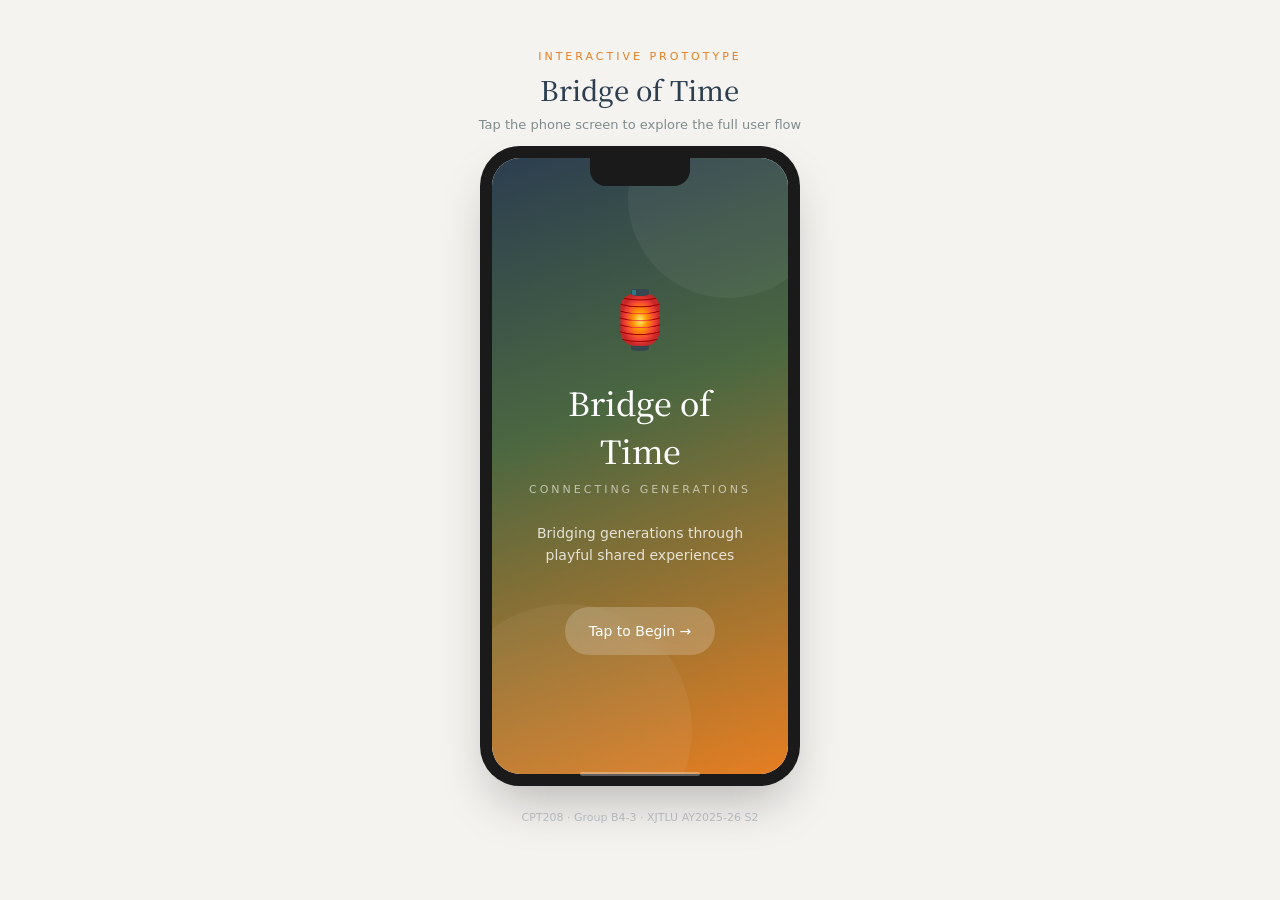
==== commit fe4b9b5c: "feat: move large font toggle inside app as in-screen settings Large font mode is now accessible via " ====
--- a/prototype/index.html
+++ b/prototype/index.html
@@ -6,8 +6,8 @@
       <meta name="viewport" content="width=device-width, initial-scale=1.0" />
       <title>cpt208 time of bridge</title>
       <style>html, body { height: 100%; margin: 0; } #root { height: 100%; }</style>
-      <script type="module" crossorigin src="/prototype/assets/index-DiKCFw3G.js"></script>
-      <link rel="stylesheet" crossorigin href="/prototype/assets/index-CKCSnZ6j.css">
+      <script type="module" crossorigin src="/prototype/assets/index-BrGriNOf.js"></script>
+      <link rel="stylesheet" crossorigin href="/prototype/assets/index-DunBUu2u.css">
     </head>
 
     <body>
--- a/prototype/assets/index-DunBUu2u.css
+++ b/prototype/assets/index-DunBUu2u.css
@@ -0,0 +1 @@
+@import"https://fonts.googleapis.com/css2?family=Noto+Serif+SC:wght@400;600;700&family=Inter:wght@300;400;500;600;700&display=swap";/*! tailwindcss v4.1.12 | MIT License | https://tailwindcss.com */@layer properties{@supports (((-webkit-hyphens:none)) and (not (margin-trim:inline))) or ((-moz-orient:inline) and (not (color:rgb(from red r g b)))){*,:before,:after,::backdrop{--tw-translate-x:0;--tw-translate-y:0;--tw-translate-z:0;--tw-rotate-x:initial;--tw-rotate-y:initial;--tw-rotate-z:initial;--tw-skew-x:initial;--tw-skew-y:initial;--tw-space-x-reverse:0;--tw-border-style:solid;--tw-gradient-position:initial;--tw-gradient-from:#0000;--tw-gradient-via:#0000;--tw-gradient-to:#0000;--tw-gradient-stops:initial;--tw-gradient-via-stops:initial;--tw-gradient-from-position:0%;--tw-gradient-via-position:50%;--tw-gradient-to-position:100%;--tw-leading:initial;--tw-font-weight:initial;--tw-tracking:initial;--tw-ordinal:initial;--tw-slashed-zero:initial;--tw-numeric-figure:initial;--tw-numeric-spacing:initial;--tw-numeric-fraction:initial;--tw-shadow:0 0 #0000;--tw-shadow-color:initial;--tw-shadow-alpha:100%;--tw-inset-shadow:0 0 #0000;--tw-inset-shadow-color:initial;--tw-inset-shadow-alpha:100%;--tw-ring-color:initial;--tw-ring-shadow:0 0 #0000;--tw-inset-ring-color:initial;--tw-inset-ring-shadow:0 0 #0000;--tw-ring-inset:initial;--tw-ring-offset-width:0px;--tw-ring-offset-color:#fff;--tw-ring-offset-shadow:0 0 #0000;--tw-outline-style:solid;--tw-backdrop-blur:initial;--tw-backdrop-brightness:initial;--tw-backdrop-contrast:initial;--tw-backdrop-grayscale:initial;--tw-backdrop-hue-rotate:initial;--tw-backdrop-invert:initial;--tw-backdrop-opacity:initial;--tw-backdrop-saturate:initial;--tw-backdrop-sepia:initial;--tw-duration:initial;--tw-ease:initial;--tw-content:"";--tw-animation-delay:0s;--tw-animation-direction:normal;--tw-animation-duration:initial;--tw-animation-fill-mode:none;--tw-animation-iteration-count:1;--tw-enter-blur:0;--tw-enter-opacity:1;--tw-enter-rotate:0;--tw-enter-scale:1;--tw-enter-translate-x:0;--tw-enter-translate-y:0;--tw-exit-blur:0;--tw-exit-opacity:1;--tw-exit-rotate:0;--tw-exit-scale:1;--tw-exit-translate-x:0;--tw-exit-translate-y:0}}}@layer theme{:root,:host{--font-sans:ui-sans-serif,system-ui,sans-serif,"Apple Color Emoji","Segoe UI Emoji","Segoe UI Symbol","Noto Color Emoji";--font-mono:ui-monospace,SFMono-Regular,Menlo,Monaco,Consolas,"Liberation Mono","Courier New",monospace;--color-gray-100:oklch(96.7% .003 264.542);--color-black:#000;--color-white:#fff;--spacing:.25rem;--container-sm:24rem;--container-lg:32rem;--text-xs:.75rem;--text-xs--line-height:calc(1/.75);--text-sm:.875rem;--text-sm--line-height:calc(1.25/.875);--text-base:1rem;--text-base--line-height: 1.5 ;--text-lg:1.125rem;--text-lg--line-height:calc(1.75/1.125);--text-xl:1.25rem;--text-2xl:1.5rem;--font-weight-normal:400;--font-weight-medium:500;--font-weight-semibold:600;--tracking-tight:-.025em;--tracking-wide:.025em;--tracking-widest:.1em;--leading-relaxed:1.625;--radius-xs:.125rem;--radius-2xl:1rem;--ease-in-out:cubic-bezier(.4,0,.2,1);--animate-pulse:pulse 2s cubic-bezier(.4,0,.6,1)infinite;--blur-sm:8px;--aspect-video:16/9;--default-transition-duration:.15s;--default-transition-timing-function:cubic-bezier(.4,0,.2,1);--default-font-family:var(--font-sans);--default-mono-font-family:var(--font-mono);--color-border:var(--border)}}@layer base{*,:after,:before,::backdrop{box-sizing:border-box;border:0 solid;margin:0;padding:0}::file-selector-button{box-sizing:border-box;border:0 solid;margin:0;padding:0}html,:host{-webkit-text-size-adjust:100%;-moz-tab-size:4;tab-size:4;line-height:1.5;font-family:var(--default-font-family,ui-sans-serif,system-ui,sans-serif,"Apple Color Emoji","Segoe UI Emoji","Segoe UI Symbol","Noto Color Emoji");font-feature-settings:var(--default-font-feature-settings,normal);font-variation-settings:var(--default-font-variation-settings,normal);-webkit-tap-highlight-color:transparent}hr{height:0;color:inherit;border-top-width:1px}abbr:where([title]){-webkit-text-decoration:underline dotted;text-decoration:underline dotted}h1,h2,h3,h4,h5,h6{font-size:inherit;font-weight:inherit}a{color:inherit;-webkit-text-decoration:inherit;text-decoration:inherit}b,strong{font-weight:bolder}code,kbd,samp,pre{font-family:var(--default-mono-font-family,ui-monospace,SFMono-Regular,Menlo,Monaco,Consolas,"Liberation Mono","Courier New",monospace);font-feature-settings:var(--default-mono-font-feature-settings,normal);font-variation-settings:var(--default-mono-font-variation-settings,normal);font-size:1em}small{font-size:80%}sub,sup{vertical-align:baseline;font-size:75%;line-height:0;position:relative}sub{bottom:-.25em}sup{top:-.5em}table{text-indent:0;border-color:inherit;border-collapse:collapse}:-moz-focusring{outline:auto}progress{vertical-align:baseline}summary{display:list-item}ol,ul,menu{list-style:none}img,svg,video,canvas,audio,iframe,embed,object{vertical-align:middle;display:block}img,video{max-width:100%;height:auto}button,input,select,optgroup,textarea{font:inherit;font-feature-settings:inherit;font-variation-settings:inherit;letter-spacing:inherit;color:inherit;opacity:1;background-color:#0000;border-radius:0}::file-selector-button{font:inherit;font-feature-settings:inherit;font-variation-settings:inherit;letter-spacing:inherit;color:inherit;opacity:1;background-color:#0000;border-radius:0}:where(select:is([multiple],[size])) optgroup{font-weight:bolder}:where(select:is([multiple],[size])) optgroup option{padding-inline-start:20px}::file-selector-button{margin-inline-end:4px}::placeholder{opacity:1}@supports (not ((-webkit-appearance:-apple-pay-button))) or (contain-intrinsic-size:1px){::placeholder{color:currentColor}@supports (color:color-mix(in lab,red,red)){::placeholder{color:color-mix(in oklab,currentcolor 50%,transparent)}}}textarea{resize:vertical}::-webkit-search-decoration{-webkit-appearance:none}::-webkit-date-and-time-value{min-height:1lh;text-align:inherit}::-webkit-datetime-edit{display:inline-flex}::-webkit-datetime-edit-fields-wrapper{padding:0}::-webkit-datetime-edit{padding-block:0}::-webkit-datetime-edit-year-field{padding-block:0}::-webkit-datetime-edit-month-field{padding-block:0}::-webkit-datetime-edit-day-field{padding-block:0}::-webkit-datetime-edit-hour-field{padding-block:0}::-webkit-datetime-edit-minute-field{padding-block:0}::-webkit-datetime-edit-second-field{padding-block:0}::-webkit-datetime-edit-millisecond-field{padding-block:0}::-webkit-datetime-edit-meridiem-field{padding-block:0}::-webkit-calendar-picker-indicator{line-height:1}:-moz-ui-invalid{box-shadow:none}button,input:where([type=button],[type=reset],[type=submit]){-webkit-appearance:button;-moz-appearance:button;appearance:button}::file-selector-button{-webkit-appearance:button;-moz-appearance:button;appearance:button}::-webkit-inner-spin-button{height:auto}::-webkit-outer-spin-button{height:auto}[hidden]:where(:not([hidden=until-found])){display:none!important}*{border-color:var(--border);outline-color:var(--ring)}@supports (color:color-mix(in lab,red,red)){*{outline-color:color-mix(in oklab,var(--ring)50%,transparent)}}body{background-color:var(--background);color:var(--foreground)}html{font-size:var(--font-size)}h1{font-size:var(--text-2xl);font-weight:var(--font-weight-medium);line-height:1.5}h2{font-size:var(--text-xl);font-weight:var(--font-weight-medium);line-height:1.5}h3{font-size:var(--text-lg);font-weight:var(--font-weight-medium);line-height:1.5}h4,label,button{font-size:var(--text-base);font-weight:var(--font-weight-medium);line-height:1.5}input{font-size:var(--text-base);font-weight:var(--font-weight-normal);line-height:1.5}}@layer components;@layer utilities{.\@container\/card-header{container:card-header/inline-size}.pointer-events-none{pointer-events:none}.invisible{visibility:hidden}.sr-only{clip:rect(0,0,0,0);white-space:nowrap;border-width:0;width:1px;height:1px;margin:-1px;padding:0;position:absolute;overflow:hidden}.absolute{position:absolute}.fixed{position:fixed}.relative{position:relative}.inset-0{inset:calc(var(--spacing)*0)}.inset-x-0{inset-inline:calc(var(--spacing)*0)}.inset-y-0{inset-block:calc(var(--spacing)*0)}.-top-12{top:calc(var(--spacing)*-12)}.top-0{top:calc(var(--spacing)*0)}.top-1{top:calc(var(--spacing)*1)}.top-1\.5{top:calc(var(--spacing)*1.5)}.top-1\/2{top:50%}.top-2{top:calc(var(--spacing)*2)}.top-3{top:calc(var(--spacing)*3)}.top-3\.5{top:calc(var(--spacing)*3.5)}.top-4{top:calc(var(--spacing)*4)}.top-12{top:calc(var(--spacing)*12)}.top-\[-60px\]{top:-60px}.top-\[1px\]{top:1px}.top-\[50\%\]{top:50%}.top-\[60\%\]{top:60%}.top-full{top:100%}.-right-12{right:calc(var(--spacing)*-12)}.right-0{right:calc(var(--spacing)*0)}.right-1{right:calc(var(--spacing)*1)}.right-2{right:calc(var(--spacing)*2)}.right-3{right:calc(var(--spacing)*3)}.right-4{right:calc(var(--spacing)*4)}.right-5{right:calc(var(--spacing)*5)}.right-\[-40px\]{right:-40px}.-bottom-12{bottom:calc(var(--spacing)*-12)}.bottom-0{bottom:calc(var(--spacing)*0)}.bottom-2{bottom:calc(var(--spacing)*2)}.bottom-4{bottom:calc(var(--spacing)*4)}.bottom-\[-80px\]{bottom:-80px}.bottom-\[10px\]{bottom:10px}.-left-12{left:calc(var(--spacing)*-12)}.left-0{left:calc(var(--spacing)*0)}.left-1{left:calc(var(--spacing)*1)}.left-1\/2{left:50%}.left-2{left:calc(var(--spacing)*2)}.left-4{left:calc(var(--spacing)*4)}.left-5{left:calc(var(--spacing)*5)}.left-\[-22px\]{left:-22px}.left-\[-50px\]{left:-50px}.left-\[9px\]{left:9px}.left-\[50\%\]{left:50%}.isolate{isolation:isolate}.z-10{z-index:10}.z-20{z-index:20}.z-30{z-index:30}.z-50{z-index:50}.z-\[1\]{z-index:1}.col-start-2{grid-column-start:2}.row-span-2{grid-row:span 2/span 2}.row-start-1{grid-row-start:1}.-mx-1{margin-inline:calc(var(--spacing)*-1)}.mx-2{margin-inline:calc(var(--spacing)*2)}.mx-3\.5{margin-inline:calc(var(--spacing)*3.5)}.mx-auto{margin-inline:auto}.my-0\.5{margin-block:calc(var(--spacing)*.5)}.my-1{margin-block:calc(var(--spacing)*1)}.my-4{margin-block:calc(var(--spacing)*4)}.-mt-3{margin-top:calc(var(--spacing)*-3)}.-mt-4{margin-top:calc(var(--spacing)*-4)}.mt-0\.5{margin-top:calc(var(--spacing)*.5)}.mt-1{margin-top:calc(var(--spacing)*1)}.mt-1\.5{margin-top:calc(var(--spacing)*1.5)}.mt-2{margin-top:calc(var(--spacing)*2)}.mt-3{margin-top:calc(var(--spacing)*3)}.mt-4{margin-top:calc(var(--spacing)*4)}.mt-auto{margin-top:auto}.mr-2{margin-right:calc(var(--spacing)*2)}.mb-1{margin-bottom:calc(var(--spacing)*1)}.mb-2{margin-bottom:calc(var(--spacing)*2)}.mb-3{margin-bottom:calc(var(--spacing)*3)}.mb-4{margin-bottom:calc(var(--spacing)*4)}.mb-5{margin-bottom:calc(var(--spacing)*5)}.mb-6{margin-bottom:calc(var(--spacing)*6)}.mb-10{margin-bottom:calc(var(--spacing)*10)}.-ml-4{margin-left:calc(var(--spacing)*-4)}.ml-1{margin-left:calc(var(--spacing)*1)}.ml-auto{margin-left:auto}.line-clamp-1{-webkit-line-clamp:1;-webkit-box-orient:vertical;display:-webkit-box;overflow:hidden}.line-clamp-2{-webkit-line-clamp:2;-webkit-box-orient:vertical;display:-webkit-box;overflow:hidden}.block{display:block}.flex{display:flex}.grid{display:grid}.hidden{display:none}.inline-block{display:inline-block}.inline-flex{display:inline-flex}.table{display:table}.table-caption{display:table-caption}.table-cell{display:table-cell}.table-row{display:table-row}.field-sizing-content{field-sizing:content}.aspect-square{aspect-ratio:1}.aspect-video{aspect-ratio:var(--aspect-video)}.size-2{width:calc(var(--spacing)*2);height:calc(var(--spacing)*2)}.size-2\.5{width:calc(var(--spacing)*2.5);height:calc(var(--spacing)*2.5)}.size-3{width:calc(var(--spacing)*3);height:calc(var(--spacing)*3)}.size-3\.5{width:calc(var(--spacing)*3.5);height:calc(var(--spacing)*3.5)}.size-4{width:calc(var(--spacing)*4);height:calc(var(--spacing)*4)}.size-7{width:calc(var(--spacing)*7);height:calc(var(--spacing)*7)}.size-8{width:calc(var(--spacing)*8);height:calc(var(--spacing)*8)}.size-9{width:calc(var(--spacing)*9);height:calc(var(--spacing)*9)}.size-10{width:calc(var(--spacing)*10);height:calc(var(--spacing)*10)}.size-full{width:100%;height:100%}.h-1\.5{height:calc(var(--spacing)*1.5)}.h-2{height:calc(var(--spacing)*2)}.h-2\.5{height:calc(var(--spacing)*2.5)}.h-4{height:calc(var(--spacing)*4)}.h-5{height:calc(var(--spacing)*5)}.h-7{height:calc(var(--spacing)*7)}.h-8{height:calc(var(--spacing)*8)}.h-9{height:calc(var(--spacing)*9)}.h-10{height:calc(var(--spacing)*10)}.h-12{height:calc(var(--spacing)*12)}.h-\[1\.15rem\]{height:1.15rem}.h-\[4px\]{height:4px}.h-\[14px\]{height:14px}.h-\[28px\]{height:28px}.h-\[100px\]{height:100px}.h-\[200px\]{height:200px}.h-\[250px\]{height:250px}.h-\[calc\(100\%-1px\)\]{height:calc(100% - 1px)}.h-\[var\(--radix-navigation-menu-viewport-height\)\]{height:var(--radix-navigation-menu-viewport-height)}.h-\[var\(--radix-select-trigger-height\)\]{height:var(--radix-select-trigger-height)}.h-auto{height:auto}.h-full{height:100%}.h-px{height:1px}.h-svh{height:100svh}.max-h-\(--radix-context-menu-content-available-height\){max-height:var(--radix-context-menu-content-available-height)}.max-h-\(--radix-dropdown-menu-content-available-height\){max-height:var(--radix-dropdown-menu-content-available-height)}.max-h-\(--radix-select-content-available-height\){max-height:var(--radix-select-content-available-height)}.max-h-\[300px\]{max-height:300px}.min-h-0{min-height:calc(var(--spacing)*0)}.min-h-4{min-height:calc(var(--spacing)*4)}.min-h-16{min-height:calc(var(--spacing)*16)}.min-h-screen{min-height:100vh}.min-h-svh{min-height:100svh}.w-\(--sidebar-width\){width:var(--sidebar-width)}.w-0{width:calc(var(--spacing)*0)}.w-1{width:calc(var(--spacing)*1)}.w-2{width:calc(var(--spacing)*2)}.w-2\.5{width:calc(var(--spacing)*2.5)}.w-3{width:calc(var(--spacing)*3)}.w-3\/4{width:75%}.w-4{width:calc(var(--spacing)*4)}.w-5{width:calc(var(--spacing)*5)}.w-8{width:calc(var(--spacing)*8)}.w-9{width:calc(var(--spacing)*9)}.w-64{width:calc(var(--spacing)*64)}.w-72{width:calc(var(--spacing)*72)}.w-\[2px\]{width:2px}.w-\[14px\]{width:14px}.w-\[100px\]{width:100px}.w-\[120px\]{width:120px}.w-\[200px\]{width:200px}.w-\[250px\]{width:250px}.w-auto{width:auto}.w-fit{width:fit-content}.w-full{width:100%}.w-max{width:max-content}.w-px{width:1px}.max-w-\(--skeleton-width\){max-width:var(--skeleton-width)}.max-w-\[340px\]{max-width:340px}.max-w-\[calc\(100\%-2rem\)\]{max-width:calc(100% - 2rem)}.max-w-max{max-width:max-content}.min-w-0{min-width:calc(var(--spacing)*0)}.min-w-5{min-width:calc(var(--spacing)*5)}.min-w-8{min-width:calc(var(--spacing)*8)}.min-w-9{min-width:calc(var(--spacing)*9)}.min-w-10{min-width:calc(var(--spacing)*10)}.min-w-\[8rem\]{min-width:8rem}.min-w-\[12rem\]{min-width:12rem}.min-w-\[var\(--radix-select-trigger-width\)\]{min-width:var(--radix-select-trigger-width)}.flex-1{flex:1}.flex-shrink-0,.shrink-0{flex-shrink:0}.grow{flex-grow:1}.grow-0{flex-grow:0}.basis-full{flex-basis:100%}.caption-bottom{caption-side:bottom}.border-collapse{border-collapse:collapse}.origin-\(--radix-context-menu-content-transform-origin\){transform-origin:var(--radix-context-menu-content-transform-origin)}.origin-\(--radix-dropdown-menu-content-transform-origin\){transform-origin:var(--radix-dropdown-menu-content-transform-origin)}.origin-\(--radix-hover-card-content-transform-origin\){transform-origin:var(--radix-hover-card-content-transform-origin)}.origin-\(--radix-menubar-content-transform-origin\){transform-origin:var(--radix-menubar-content-transform-origin)}.origin-\(--radix-popover-content-transform-origin\){transform-origin:var(--radix-popover-content-transform-origin)}.origin-\(--radix-select-content-transform-origin\){transform-origin:var(--radix-select-content-transform-origin)}.origin-\(--radix-tooltip-content-transform-origin\){transform-origin:var(--radix-tooltip-content-transform-origin)}.-translate-x-1\/2{--tw-translate-x: -50% ;translate:var(--tw-translate-x)var(--tw-translate-y)}.-translate-x-px{--tw-translate-x:-1px;translate:var(--tw-translate-x)var(--tw-translate-y)}.translate-x-\[-50\%\]{--tw-translate-x:-50%;translate:var(--tw-translate-x)var(--tw-translate-y)}.translate-x-px{--tw-translate-x:1px;translate:var(--tw-translate-x)var(--tw-translate-y)}.-translate-y-1\/2{--tw-translate-y: -50% ;translate:var(--tw-translate-x)var(--tw-translate-y)}.translate-y-0\.5{--tw-translate-y:calc(var(--spacing)*.5);translate:var(--tw-translate-x)var(--tw-translate-y)}.translate-y-\[-50\%\]{--tw-translate-y:-50%;translate:var(--tw-translate-x)var(--tw-translate-y)}.translate-y-\[calc\(-50\%_-_2px\)\]{--tw-translate-y: calc(-50% - 2px) ;translate:var(--tw-translate-x)var(--tw-translate-y)}.rotate-45{rotate:45deg}.rotate-90{rotate:90deg}.transform{transform:var(--tw-rotate-x,)var(--tw-rotate-y,)var(--tw-rotate-z,)var(--tw-skew-x,)var(--tw-skew-y,)}.animate-caret-blink{animation:1.25s ease-out infinite caret-blink}.animate-in{animation:enter var(--tw-animation-duration,var(--tw-duration,.15s))var(--tw-ease,ease)var(--tw-animation-delay,0s)var(--tw-animation-iteration-count,1)var(--tw-animation-direction,normal)var(--tw-animation-fill-mode,none)}.animate-pulse{animation:var(--animate-pulse)}.cursor-default{cursor:default}.cursor-pointer{cursor:pointer}.touch-none{touch-action:none}.resize-none{resize:none}.scroll-my-1{scroll-margin-block:calc(var(--spacing)*1)}.scroll-py-1{scroll-padding-block:calc(var(--spacing)*1)}.list-none{list-style-type:none}.auto-rows-min{grid-auto-rows:min-content}.grid-cols-2{grid-template-columns:repeat(2,minmax(0,1fr))}.grid-cols-\[0_1fr\]{grid-template-columns:0 1fr}.grid-rows-\[auto_auto\]{grid-template-rows:auto auto}.flex-col{flex-direction:column}.flex-col-reverse{flex-direction:column-reverse}.flex-row{flex-direction:row}.flex-wrap{flex-wrap:wrap}.items-center{align-items:center}.items-end{align-items:flex-end}.items-start{align-items:flex-start}.items-stretch{align-items:stretch}.justify-around{justify-content:space-around}.justify-between{justify-content:space-between}.justify-center{justify-content:center}.justify-end{justify-content:flex-end}.justify-items-start{justify-items:start}.gap-0\.5{gap:calc(var(--spacing)*.5)}.gap-1{gap:calc(var(--spacing)*1)}.gap-1\.5{gap:calc(var(--spacing)*1.5)}.gap-2{gap:calc(var(--spacing)*2)}.gap-2\.5{gap:calc(var(--spacing)*2.5)}.gap-3{gap:calc(var(--spacing)*3)}.gap-4{gap:calc(var(--spacing)*4)}.gap-6{gap:calc(var(--spacing)*6)}:where(.space-x-1>:not(:last-child)){--tw-space-x-reverse:0;margin-inline-start:calc(calc(var(--spacing)*1)*var(--tw-space-x-reverse));margin-inline-end:calc(calc(var(--spacing)*1)*calc(1 - var(--tw-space-x-reverse)))}.gap-y-0\.5{row-gap:calc(var(--spacing)*.5)}.self-start{align-self:flex-start}.justify-self-end{justify-self:flex-end}.overflow-auto{overflow:auto}.overflow-hidden{overflow:hidden}.overflow-x-auto{overflow-x:auto}.overflow-x-hidden{overflow-x:hidden}.overflow-y-auto{overflow-y:auto}.rounded-2xl{border-radius:var(--radius-2xl)}.rounded-\[2px\]{border-radius:2px}.rounded-\[4px\]{border-radius:4px}.rounded-\[28px\]{border-radius:28px}.rounded-\[40px\]{border-radius:40px}.rounded-\[inherit\]{border-radius:inherit}.rounded-full{border-radius:3.40282e38px}.rounded-lg{border-radius:var(--radius)}.rounded-md{border-radius:calc(var(--radius) - 2px)}.rounded-none{border-radius:0}.rounded-sm{border-radius:calc(var(--radius) - 4px)}.rounded-xl{border-radius:calc(var(--radius) + 4px)}.rounded-xs{border-radius:var(--radius-xs)}.rounded-t-2xl{border-top-left-radius:var(--radius-2xl);border-top-right-radius:var(--radius-2xl)}.rounded-tl-sm{border-top-left-radius:calc(var(--radius) - 4px)}.rounded-b-2xl{border-bottom-right-radius:var(--radius-2xl);border-bottom-left-radius:var(--radius-2xl)}.border{border-style:var(--tw-border-style);border-width:1px}.border-0{border-style:var(--tw-border-style);border-width:0}.border-2{border-style:var(--tw-border-style);border-width:2px}.border-\[1\.5px\]{border-style:var(--tw-border-style);border-width:1.5px}.border-y{border-block-style:var(--tw-border-style);border-block-width:1px}.border-t{border-top-style:var(--tw-border-style);border-top-width:1px}.border-r{border-right-style:var(--tw-border-style);border-right-width:1px}.border-b{border-bottom-style:var(--tw-border-style);border-bottom-width:1px}.border-l{border-left-style:var(--tw-border-style);border-left-width:1px}.border-dashed{--tw-border-style:dashed;border-style:dashed}.border-solid{--tw-border-style:solid;border-style:solid}.border-\(--color-border\){border-color:var(--color-border)}.border-\[\#8e44ad\]\/30{border-color:#8e44ad4d}.border-\[\#e67e22\]{border-color:#e67e22}.border-\[\#e67e22\]\/20{border-color:#e67e2233}.border-\[\#e67e22\]\/30{border-color:#e67e224d}.border-\[\#eee\]{border-color:#eee}.border-\[\#f0f0f0\]{border-color:#f0f0f0}.border-\[\#faf8f5\]{border-color:#faf8f5}.border-border\/50{border-color:var(--border)}@supports (color:color-mix(in lab,red,red)){.border-border\/50{border-color:color-mix(in oklab,var(--border)50%,transparent)}}.border-input{border-color:var(--input)}.border-primary{border-color:var(--primary)}.border-sidebar-border{border-color:var(--sidebar-border)}.border-transparent{border-color:#0000}.border-t-transparent{border-top-color:#0000}.border-l-transparent{border-left-color:#0000}.bg-\(--color-bg\){background-color:var(--color-bg)}.bg-\[\#1a1a1a\]{background-color:#1a1a1a}.bg-\[\#2c3e50\]{background-color:#2c3e50}.bg-\[\#8e44ad\]{background-color:#8e44ad}.bg-\[\#27ae60\]{background-color:#27ae60}.bg-\[\#e67e22\]{background-color:#e67e22}.bg-\[\#e67e22\]\/20{background-color:#e67e2233}.bg-\[\#e74c3c\]{background-color:#e74c3c}.bg-\[\#ecf0f1\]{background-color:#ecf0f1}.bg-\[\#f0faf4\]{background-color:#f0faf4}.bg-\[\#f5f3f0\]{background-color:#f5f3f0}.bg-\[\#f9f0ff\]{background-color:#f9f0ff}.bg-\[\#faf8f5\]{background-color:#faf8f5}.bg-\[\#fff3e0\]{background-color:#fff3e0}.bg-\[\#fff8f0\]{background-color:#fff8f0}.bg-accent{background-color:var(--accent)}.bg-background{background-color:var(--background)}.bg-black\/30{background-color:#0000004d}@supports (color:color-mix(in lab,red,red)){.bg-black\/30{background-color:color-mix(in oklab,var(--color-black)30%,transparent)}}.bg-black\/40{background-color:#0006}@supports (color:color-mix(in lab,red,red)){.bg-black\/40{background-color:color-mix(in oklab,var(--color-black)40%,transparent)}}.bg-black\/50{background-color:#00000080}@supports (color:color-mix(in lab,red,red)){.bg-black\/50{background-color:color-mix(in oklab,var(--color-black)50%,transparent)}}.bg-black\/80{background-color:#000c}@supports (color:color-mix(in lab,red,red)){.bg-black\/80{background-color:color-mix(in oklab,var(--color-black)80%,transparent)}}.bg-border{background-color:var(--border)}.bg-card{background-color:var(--card)}.bg-destructive{background-color:var(--destructive)}.bg-foreground{background-color:var(--foreground)}.bg-gray-100{background-color:var(--color-gray-100)}.bg-input-background{background-color:var(--input-background)}.bg-muted,.bg-muted\/50{background-color:var(--muted)}@supports (color:color-mix(in lab,red,red)){.bg-muted\/50{background-color:color-mix(in oklab,var(--muted)50%,transparent)}}.bg-popover{background-color:var(--popover)}.bg-primary,.bg-primary\/20{background-color:var(--primary)}@supports (color:color-mix(in lab,red,red)){.bg-primary\/20{background-color:color-mix(in oklab,var(--primary)20%,transparent)}}.bg-secondary{background-color:var(--secondary)}.bg-sidebar{background-color:var(--sidebar)}.bg-sidebar-border{background-color:var(--sidebar-border)}.bg-transparent{background-color:#0000}.bg-white{background-color:var(--color-white)}.bg-white\/5{background-color:#ffffff0d}@supports (color:color-mix(in lab,red,red)){.bg-white\/5{background-color:color-mix(in oklab,var(--color-white)5%,transparent)}}.bg-white\/20{background-color:#fff3}@supports (color:color-mix(in lab,red,red)){.bg-white\/20{background-color:color-mix(in oklab,var(--color-white)20%,transparent)}}.bg-white\/30{background-color:#ffffff4d}@supports (color:color-mix(in lab,red,red)){.bg-white\/30{background-color:color-mix(in oklab,var(--color-white)30%,transparent)}}.bg-gradient-to-r{--tw-gradient-position:to right in oklab;background-image:linear-gradient(var(--tw-gradient-stops))}.bg-gradient-to-t{--tw-gradient-position:to top in oklab;background-image:linear-gradient(var(--tw-gradient-stops))}.from-black\/50{--tw-gradient-from:#00000080}@supports (color:color-mix(in lab,red,red)){.from-black\/50{--tw-gradient-from:color-mix(in oklab,var(--color-black)50%,transparent)}}.from-black\/50{--tw-gradient-stops:var(--tw-gradient-via-stops,var(--tw-gradient-position),var(--tw-gradient-from)var(--tw-gradient-from-position),var(--tw-gradient-to)var(--tw-gradient-to-position))}.from-black\/60{--tw-gradient-from:#0009}@supports (color:color-mix(in lab,red,red)){.from-black\/60{--tw-gradient-from:color-mix(in oklab,var(--color-black)60%,transparent)}}.from-black\/60{--tw-gradient-stops:var(--tw-gradient-via-stops,var(--tw-gradient-position),var(--tw-gradient-from)var(--tw-gradient-from-position),var(--tw-gradient-to)var(--tw-gradient-to-position))}.to-transparent{--tw-gradient-to:transparent;--tw-gradient-stops:var(--tw-gradient-via-stops,var(--tw-gradient-position),var(--tw-gradient-from)var(--tw-gradient-from-position),var(--tw-gradient-to)var(--tw-gradient-to-position))}.fill-current{fill:currentColor}.fill-primary{fill:var(--primary)}.object-cover{object-fit:cover}.p-0{padding:calc(var(--spacing)*0)}.p-1{padding:calc(var(--spacing)*1)}.p-2{padding:calc(var(--spacing)*2)}.p-3{padding:calc(var(--spacing)*3)}.p-4{padding:calc(var(--spacing)*4)}.p-5{padding:calc(var(--spacing)*5)}.p-6{padding:calc(var(--spacing)*6)}.p-\[3px\]{padding:3px}.p-px{padding:1px}.px-1{padding-inline:calc(var(--spacing)*1)}.px-1\.5{padding-inline:calc(var(--spacing)*1.5)}.px-2{padding-inline:calc(var(--spacing)*2)}.px-2\.5{padding-inline:calc(var(--spacing)*2.5)}.px-3{padding-inline:calc(var(--spacing)*3)}.px-4{padding-inline:calc(var(--spacing)*4)}.px-5{padding-inline:calc(var(--spacing)*5)}.px-6{padding-inline:calc(var(--spacing)*6)}.px-8{padding-inline:calc(var(--spacing)*8)}.py-0\.5{padding-block:calc(var(--spacing)*.5)}.py-1{padding-block:calc(var(--spacing)*1)}.py-1\.5{padding-block:calc(var(--spacing)*1.5)}.py-2{padding-block:calc(var(--spacing)*2)}.py-3{padding-block:calc(var(--spacing)*3)}.py-4{padding-block:calc(var(--spacing)*4)}.py-5{padding-block:calc(var(--spacing)*5)}.py-6{padding-block:calc(var(--spacing)*6)}.pt-0{padding-top:calc(var(--spacing)*0)}.pt-1{padding-top:calc(var(--spacing)*1)}.pt-3{padding-top:calc(var(--spacing)*3)}.pt-4{padding-top:calc(var(--spacing)*4)}.pt-6{padding-top:calc(var(--spacing)*6)}.pt-12{padding-top:calc(var(--spacing)*12)}.pr-2{padding-right:calc(var(--spacing)*2)}.pr-2\.5{padding-right:calc(var(--spacing)*2.5)}.pr-8{padding-right:calc(var(--spacing)*8)}.pb-3{padding-bottom:calc(var(--spacing)*3)}.pb-4{padding-bottom:calc(var(--spacing)*4)}.pb-5{padding-bottom:calc(var(--spacing)*5)}.pb-6{padding-bottom:calc(var(--spacing)*6)}.pl-2{padding-left:calc(var(--spacing)*2)}.pl-4{padding-left:calc(var(--spacing)*4)}.pl-6{padding-left:calc(var(--spacing)*6)}.pl-8{padding-left:calc(var(--spacing)*8)}.text-center{text-align:center}.text-left{text-align:left}.text-right{text-align:right}.align-middle{vertical-align:middle}.font-mono{font-family:var(--font-mono)}.text-base{font-size:var(--text-base);line-height:var(--tw-leading,var(--text-base--line-height))}.text-lg{font-size:var(--text-lg);line-height:var(--tw-leading,var(--text-lg--line-height))}.text-sm{font-size:var(--text-sm);line-height:var(--tw-leading,var(--text-sm--line-height))}.text-xs{font-size:var(--text-xs);line-height:var(--tw-leading,var(--text-xs--line-height))}.text-\[0\.8rem\]{font-size:.8rem}.text-\[11px\]{font-size:11px}.text-\[13px\]{font-size:13px}.leading-none{--tw-leading:1;line-height:1}.font-medium{--tw-font-weight:var(--font-weight-medium);font-weight:var(--font-weight-medium)}.font-normal{--tw-font-weight:var(--font-weight-normal);font-weight:var(--font-weight-normal)}.font-semibold{--tw-font-weight:var(--font-weight-semibold);font-weight:var(--font-weight-semibold)}.tracking-\[2px\]{--tw-tracking:2px;letter-spacing:2px}.tracking-\[3px\]{--tw-tracking:3px;letter-spacing:3px}.tracking-tight{--tw-tracking:var(--tracking-tight);letter-spacing:var(--tracking-tight)}.tracking-wide{--tw-tracking:var(--tracking-wide);letter-spacing:var(--tracking-wide)}.tracking-widest{--tw-tracking:var(--tracking-widest);letter-spacing:var(--tracking-widest)}.text-balance{text-wrap:balance}.break-words{overflow-wrap:break-word}.whitespace-nowrap{white-space:nowrap}.text-\[\#2c3e50\]{color:#2c3e50}.text-\[\#7f8c8d\]{color:#7f8c8d}.text-\[\#8e44ad\]{color:#8e44ad}.text-\[\#27ae60\]{color:#27ae60}.text-\[\#bdc3c7\]{color:#bdc3c7}.text-\[\#e67e22\]{color:#e67e22}.text-\[\#e74c3c\]{color:#e74c3c}.text-accent-foreground{color:var(--accent-foreground)}.text-card-foreground{color:var(--card-foreground)}.text-current{color:currentColor}.text-destructive{color:var(--destructive)}.text-foreground{color:var(--foreground)}.text-muted-foreground{color:var(--muted-foreground)}.text-popover-foreground{color:var(--popover-foreground)}.text-primary{color:var(--primary)}.text-primary-foreground{color:var(--primary-foreground)}.text-secondary-foreground{color:var(--secondary-foreground)}.text-sidebar-foreground,.text-sidebar-foreground\/70{color:var(--sidebar-foreground)}@supports (color:color-mix(in lab,red,red)){.text-sidebar-foreground\/70{color:color-mix(in oklab,var(--sidebar-foreground)70%,transparent)}}.text-white{color:var(--color-white)}.text-white\/60{color:#fff9}@supports (color:color-mix(in lab,red,red)){.text-white\/60{color:color-mix(in oklab,var(--color-white)60%,transparent)}}.text-white\/70{color:#ffffffb3}@supports (color:color-mix(in lab,red,red)){.text-white\/70{color:color-mix(in oklab,var(--color-white)70%,transparent)}}.text-white\/75{color:#ffffffbf}@supports (color:color-mix(in lab,red,red)){.text-white\/75{color:color-mix(in oklab,var(--color-white)75%,transparent)}}.text-white\/80{color:#fffc}@supports (color:color-mix(in lab,red,red)){.text-white\/80{color:color-mix(in oklab,var(--color-white)80%,transparent)}}.text-white\/90{color:#ffffffe6}@supports (color:color-mix(in lab,red,red)){.text-white\/90{color:color-mix(in oklab,var(--color-white)90%,transparent)}}.uppercase{text-transform:uppercase}.tabular-nums{--tw-numeric-spacing:tabular-nums;font-variant-numeric:var(--tw-ordinal,)var(--tw-slashed-zero,)var(--tw-numeric-figure,)var(--tw-numeric-spacing,)var(--tw-numeric-fraction,)}.line-through{text-decoration-line:line-through}.underline-offset-4{text-underline-offset:4px}.opacity-30{opacity:.3}.opacity-50{opacity:.5}.opacity-70{opacity:.7}.shadow{--tw-shadow:0 1px 3px 0 var(--tw-shadow-color,#0000001a),0 1px 2px -1px var(--tw-shadow-color,#0000001a);box-shadow:var(--tw-inset-shadow),var(--tw-inset-ring-shadow),var(--tw-ring-offset-shadow),var(--tw-ring-shadow),var(--tw-shadow)}.shadow-2xl{--tw-shadow:0 25px 50px -12px var(--tw-shadow-color,#00000040);box-shadow:var(--tw-inset-shadow),var(--tw-inset-ring-shadow),var(--tw-ring-offset-shadow),var(--tw-ring-shadow),var(--tw-shadow)}.shadow-\[0_0_0_1px_hsl\(var\(--sidebar-border\)\)\]{--tw-shadow:0 0 0 1px var(--tw-shadow-color,hsl(var(--sidebar-border)));box-shadow:var(--tw-inset-shadow),var(--tw-inset-ring-shadow),var(--tw-ring-offset-shadow),var(--tw-ring-shadow),var(--tw-shadow)}.shadow-lg{--tw-shadow:0 10px 15px -3px var(--tw-shadow-color,#0000001a),0 4px 6px -4px var(--tw-shadow-color,#0000001a);box-shadow:var(--tw-inset-shadow),var(--tw-inset-ring-shadow),var(--tw-ring-offset-shadow),var(--tw-ring-shadow),var(--tw-shadow)}.shadow-md{--tw-shadow:0 4px 6px -1px var(--tw-shadow-color,#0000001a),0 2px 4px -2px var(--tw-shadow-color,#0000001a);box-shadow:var(--tw-inset-shadow),var(--tw-inset-ring-shadow),var(--tw-ring-offset-shadow),var(--tw-ring-shadow),var(--tw-shadow)}.shadow-none{--tw-shadow:0 0 #0000;box-shadow:var(--tw-inset-shadow),var(--tw-inset-ring-shadow),var(--tw-ring-offset-shadow),var(--tw-ring-shadow),var(--tw-shadow)}.shadow-sm{--tw-shadow:0 1px 3px 0 var(--tw-shadow-color,#0000001a),0 1px 2px -1px var(--tw-shadow-color,#0000001a);box-shadow:var(--tw-inset-shadow),var(--tw-inset-ring-shadow),var(--tw-ring-offset-shadow),var(--tw-ring-shadow),var(--tw-shadow)}.shadow-xl{--tw-shadow:0 20px 25px -5px var(--tw-shadow-color,#0000001a),0 8px 10px -6px var(--tw-shadow-color,#0000001a);box-shadow:var(--tw-inset-shadow),var(--tw-inset-ring-shadow),var(--tw-ring-offset-shadow),var(--tw-ring-shadow),var(--tw-shadow)}.shadow-xs{--tw-shadow:0 1px 2px 0 var(--tw-shadow-color,#0000000d);box-shadow:var(--tw-inset-shadow),var(--tw-inset-ring-shadow),var(--tw-ring-offset-shadow),var(--tw-ring-shadow),var(--tw-shadow)}.ring-0{--tw-ring-shadow:var(--tw-ring-inset,)0 0 0 calc(0px + var(--tw-ring-offset-width))var(--tw-ring-color,currentcolor);box-shadow:var(--tw-inset-shadow),var(--tw-inset-ring-shadow),var(--tw-ring-offset-shadow),var(--tw-ring-shadow),var(--tw-shadow)}.ring-ring\/50{--tw-ring-color:var(--ring)}@supports (color:color-mix(in lab,red,red)){.ring-ring\/50{--tw-ring-color:color-mix(in oklab,var(--ring)50%,transparent)}}.ring-sidebar-ring{--tw-ring-color:var(--sidebar-ring)}.ring-offset-background{--tw-ring-offset-color:var(--background)}.outline-hidden{--tw-outline-style:none;outline-style:none}@media(forced-colors:active){.outline-hidden{outline-offset:2px;outline:2px solid #0000}}.outline{outline-style:var(--tw-outline-style);outline-width:1px}.backdrop-blur-sm{--tw-backdrop-blur:blur(var(--blur-sm));-webkit-backdrop-filter:var(--tw-backdrop-blur,)var(--tw-backdrop-brightness,)var(--tw-backdrop-contrast,)var(--tw-backdrop-grayscale,)var(--tw-backdrop-hue-rotate,)var(--tw-backdrop-invert,)var(--tw-backdrop-opacity,)var(--tw-backdrop-saturate,)var(--tw-backdrop-sepia,);backdrop-filter:var(--tw-backdrop-blur,)var(--tw-backdrop-brightness,)var(--tw-backdrop-contrast,)var(--tw-backdrop-grayscale,)var(--tw-backdrop-hue-rotate,)var(--tw-backdrop-invert,)var(--tw-backdrop-opacity,)var(--tw-backdrop-saturate,)var(--tw-backdrop-sepia,)}.transition{transition-property:color,background-color,border-color,outline-color,text-decoration-color,fill,stroke,--tw-gradient-from,--tw-gradient-via,--tw-gradient-to,opacity,box-shadow,transform,translate,scale,rotate,filter,-webkit-backdrop-filter,backdrop-filter,display,visibility,content-visibility,overlay,pointer-events;transition-timing-function:var(--tw-ease,var(--default-transition-timing-function));transition-duration:var(--tw-duration,var(--default-transition-duration))}.transition-\[color\,box-shadow\]{transition-property:color,box-shadow;transition-timing-function:var(--tw-ease,var(--default-transition-timing-function));transition-duration:var(--tw-duration,var(--default-transition-duration))}.transition-\[left\,right\,width\]{transition-property:left,right,width;transition-timing-function:var(--tw-ease,var(--default-transition-timing-function));transition-duration:var(--tw-duration,var(--default-transition-duration))}.transition-\[margin\,opacity\]{transition-property:margin,opacity;transition-timing-function:var(--tw-ease,var(--default-transition-timing-function));transition-duration:var(--tw-duration,var(--default-transition-duration))}.transition-\[width\,height\,padding\]{transition-property:width,height,padding;transition-timing-function:var(--tw-ease,var(--default-transition-timing-function));transition-duration:var(--tw-duration,var(--default-transition-duration))}.transition-\[width\]{transition-property:width;transition-timing-function:var(--tw-ease,var(--default-transition-timing-function));transition-duration:var(--tw-duration,var(--default-transition-duration))}.transition-all{transition-property:all;transition-timing-function:var(--tw-ease,var(--default-transition-timing-function));transition-duration:var(--tw-duration,var(--default-transition-duration))}.transition-colors{transition-property:color,background-color,border-color,outline-color,text-decoration-color,fill,stroke,--tw-gradient-from,--tw-gradient-via,--tw-gradient-to;transition-timing-function:var(--tw-ease,var(--default-transition-timing-function));transition-duration:var(--tw-duration,var(--default-transition-duration))}.transition-opacity{transition-property:opacity;transition-timing-function:var(--tw-ease,var(--default-transition-timing-function));transition-duration:var(--tw-duration,var(--default-transition-duration))}.transition-shadow{transition-property:box-shadow;transition-timing-function:var(--tw-ease,var(--default-transition-timing-function));transition-duration:var(--tw-duration,var(--default-transition-duration))}.transition-transform{transition-property:transform,translate,scale,rotate;transition-timing-function:var(--tw-ease,var(--default-transition-timing-function));transition-duration:var(--tw-duration,var(--default-transition-duration))}.transition-none{transition-property:none}.duration-200{--tw-duration:.2s;transition-duration:.2s}.duration-300{--tw-duration:.3s;transition-duration:.3s}.duration-1000{--tw-duration:1s;transition-duration:1s}.ease-in-out{--tw-ease:var(--ease-in-out);transition-timing-function:var(--ease-in-out)}.ease-linear{--tw-ease:linear;transition-timing-function:linear}.fade-in-0{--tw-enter-opacity:0}.outline-none{--tw-outline-style:none;outline-style:none}.select-none{-webkit-user-select:none;user-select:none}.zoom-in-95{--tw-enter-scale:.95}.group-focus-within\/menu-item\:opacity-100:is(:where(.group\/menu-item):focus-within *){opacity:1}@media(hover:hover){.group-hover\/menu-item\:opacity-100:is(:where(.group\/menu-item):hover *){opacity:1}}.group-has-data-\[sidebar\=menu-action\]\/menu-item\:pr-8:is(:where(.group\/menu-item):has([data-sidebar=menu-action]) *){padding-right:calc(var(--spacing)*8)}.group-data-\[collapsible\=icon\]\:-mt-8:is(:where(.group)[data-collapsible=icon] *){margin-top:calc(var(--spacing)*-8)}.group-data-\[collapsible\=icon\]\:hidden:is(:where(.group)[data-collapsible=icon] *){display:none}.group-data-\[collapsible\=icon\]\:size-8\!:is(:where(.group)[data-collapsible=icon] *){width:calc(var(--spacing)*8)!important;height:calc(var(--spacing)*8)!important}.group-data-\[collapsible\=icon\]\:w-\(--sidebar-width-icon\):is(:where(.group)[data-collapsible=icon] *){width:var(--sidebar-width-icon)}.group-data-\[collapsible\=icon\]\:w-\[calc\(var\(--sidebar-width-icon\)\+\(--spacing\(4\)\)\)\]:is(:where(.group)[data-collapsible=icon] *){width:calc(var(--sidebar-width-icon) + (calc(var(--spacing)*4)))}.group-data-\[collapsible\=icon\]\:w-\[calc\(var\(--sidebar-width-icon\)\+\(--spacing\(4\)\)\+2px\)\]:is(:where(.group)[data-collapsible=icon] *){width:calc(var(--sidebar-width-icon) + (calc(var(--spacing)*4)) + 2px)}.group-data-\[collapsible\=icon\]\:overflow-hidden:is(:where(.group)[data-collapsible=icon] *){overflow:hidden}.group-data-\[collapsible\=icon\]\:p-0\!:is(:where(.group)[data-collapsible=icon] *){padding:calc(var(--spacing)*0)!important}.group-data-\[collapsible\=icon\]\:p-2\!:is(:where(.group)[data-collapsible=icon] *){padding:calc(var(--spacing)*2)!important}.group-data-\[collapsible\=icon\]\:opacity-0:is(:where(.group)[data-collapsible=icon] *){opacity:0}.group-data-\[collapsible\=offcanvas\]\:right-\[calc\(var\(--sidebar-width\)\*-1\)\]:is(:where(.group)[data-collapsible=offcanvas] *){right:calc(var(--sidebar-width)*-1)}.group-data-\[collapsible\=offcanvas\]\:left-\[calc\(var\(--sidebar-width\)\*-1\)\]:is(:where(.group)[data-collapsible=offcanvas] *){left:calc(var(--sidebar-width)*-1)}.group-data-\[collapsible\=offcanvas\]\:w-0:is(:where(.group)[data-collapsible=offcanvas] *){width:calc(var(--spacing)*0)}.group-data-\[collapsible\=offcanvas\]\:translate-x-0:is(:where(.group)[data-collapsible=offcanvas] *){--tw-translate-x:calc(var(--spacing)*0);translate:var(--tw-translate-x)var(--tw-translate-y)}.group-data-\[disabled\=true\]\:pointer-events-none:is(:where(.group)[data-disabled=true] *){pointer-events:none}.group-data-\[disabled\=true\]\:opacity-50:is(:where(.group)[data-disabled=true] *){opacity:.5}.group-data-\[side\=left\]\:-right-4:is(:where(.group)[data-side=left] *){right:calc(var(--spacing)*-4)}.group-data-\[side\=left\]\:border-r:is(:where(.group)[data-side=left] *){border-right-style:var(--tw-border-style);border-right-width:1px}.group-data-\[side\=right\]\:left-0:is(:where(.group)[data-side=right] *){left:calc(var(--spacing)*0)}.group-data-\[side\=right\]\:rotate-180:is(:where(.group)[data-side=right] *){rotate:180deg}.group-data-\[side\=right\]\:border-l:is(:where(.group)[data-side=right] *){border-left-style:var(--tw-border-style);border-left-width:1px}.group-data-\[state\=open\]\:rotate-180:is(:where(.group)[data-state=open] *){rotate:180deg}.group-data-\[variant\=floating\]\:rounded-lg:is(:where(.group)[data-variant=floating] *){border-radius:var(--radius)}.group-data-\[variant\=floating\]\:border:is(:where(.group)[data-variant=floating] *){border-style:var(--tw-border-style);border-width:1px}.group-data-\[variant\=floating\]\:border-sidebar-border:is(:where(.group)[data-variant=floating] *){border-color:var(--sidebar-border)}.group-data-\[variant\=floating\]\:shadow-sm:is(:where(.group)[data-variant=floating] *){--tw-shadow:0 1px 3px 0 var(--tw-shadow-color,#0000001a),0 1px 2px -1px var(--tw-shadow-color,#0000001a);box-shadow:var(--tw-inset-shadow),var(--tw-inset-ring-shadow),var(--tw-ring-offset-shadow),var(--tw-ring-shadow),var(--tw-shadow)}.group-data-\[vaul-drawer-direction\=bottom\]\/drawer-content\:block:is(:where(.group\/drawer-content)[data-vaul-drawer-direction=bottom] *){display:block}.group-data-\[viewport\=false\]\/navigation-menu\:top-full:is(:where(.group\/navigation-menu)[data-viewport=false] *){top:100%}.group-data-\[viewport\=false\]\/navigation-menu\:mt-1\.5:is(:where(.group\/navigation-menu)[data-viewport=false] *){margin-top:calc(var(--spacing)*1.5)}.group-data-\[viewport\=false\]\/navigation-menu\:overflow-hidden:is(:where(.group\/navigation-menu)[data-viewport=false] *){overflow:hidden}.group-data-\[viewport\=false\]\/navigation-menu\:rounded-md:is(:where(.group\/navigation-menu)[data-viewport=false] *){border-radius:calc(var(--radius) - 2px)}.group-data-\[viewport\=false\]\/navigation-menu\:border:is(:where(.group\/navigation-menu)[data-viewport=false] *){border-style:var(--tw-border-style);border-width:1px}.group-data-\[viewport\=false\]\/navigation-menu\:bg-popover:is(:where(.group\/navigation-menu)[data-viewport=false] *){background-color:var(--popover)}.group-data-\[viewport\=false\]\/navigation-menu\:text-popover-foreground:is(:where(.group\/navigation-menu)[data-viewport=false] *){color:var(--popover-foreground)}.group-data-\[viewport\=false\]\/navigation-menu\:shadow:is(:where(.group\/navigation-menu)[data-viewport=false] *){--tw-shadow:0 1px 3px 0 var(--tw-shadow-color,#0000001a),0 1px 2px -1px var(--tw-shadow-color,#0000001a);box-shadow:var(--tw-inset-shadow),var(--tw-inset-ring-shadow),var(--tw-ring-offset-shadow),var(--tw-ring-shadow),var(--tw-shadow)}.group-data-\[viewport\=false\]\/navigation-menu\:duration-200:is(:where(.group\/navigation-menu)[data-viewport=false] *){--tw-duration:.2s;transition-duration:.2s}@media(hover:hover){.peer-hover\/menu-button\:text-sidebar-accent-foreground:is(:where(.peer\/menu-button):hover~*){color:var(--sidebar-accent-foreground)}}.peer-disabled\:cursor-not-allowed:is(:where(.peer):disabled~*){cursor:not-allowed}.peer-disabled\:opacity-50:is(:where(.peer):disabled~*){opacity:.5}.peer-data-\[active\=true\]\/menu-button\:text-sidebar-accent-foreground:is(:where(.peer\/menu-button)[data-active=true]~*){color:var(--sidebar-accent-foreground)}.peer-data-\[size\=default\]\/menu-button\:top-1\.5:is(:where(.peer\/menu-button)[data-size=default]~*){top:calc(var(--spacing)*1.5)}.peer-data-\[size\=lg\]\/menu-button\:top-2\.5:is(:where(.peer\/menu-button)[data-size=lg]~*){top:calc(var(--spacing)*2.5)}.peer-data-\[size\=sm\]\/menu-button\:top-1:is(:where(.peer\/menu-button)[data-size=sm]~*){top:calc(var(--spacing)*1)}.selection\:bg-primary ::selection{background-color:var(--primary)}.selection\:bg-primary::selection{background-color:var(--primary)}.selection\:text-primary-foreground ::selection{color:var(--primary-foreground)}.selection\:text-primary-foreground::selection{color:var(--primary-foreground)}.file\:inline-flex::file-selector-button{display:inline-flex}.file\:h-7::file-selector-button{height:calc(var(--spacing)*7)}.file\:border-0::file-selector-button{border-style:var(--tw-border-style);border-width:0}.file\:bg-transparent::file-selector-button{background-color:#0000}.file\:text-sm::file-selector-button{font-size:var(--text-sm);line-height:var(--tw-leading,var(--text-sm--line-height))}.file\:font-medium::file-selector-button{--tw-font-weight:var(--font-weight-medium);font-weight:var(--font-weight-medium)}.file\:text-foreground::file-selector-button{color:var(--foreground)}.placeholder\:text-muted-foreground::placeholder{color:var(--muted-foreground)}.after\:absolute:after{content:var(--tw-content);position:absolute}.after\:-inset-2:after{content:var(--tw-content);inset:calc(var(--spacing)*-2)}.after\:inset-y-0:after{content:var(--tw-content);inset-block:calc(var(--spacing)*0)}.after\:left-1\/2:after{content:var(--tw-content);left:50%}.after\:w-1:after{content:var(--tw-content);width:calc(var(--spacing)*1)}.after\:w-\[2px\]:after{content:var(--tw-content);width:2px}.after\:-translate-x-1\/2:after{content:var(--tw-content);--tw-translate-x: -50% ;translate:var(--tw-translate-x)var(--tw-translate-y)}.group-data-\[collapsible\=offcanvas\]\:after\:left-full:is(:where(.group)[data-collapsible=offcanvas] *):after{content:var(--tw-content);left:100%}.first\:rounded-l-md:first-child{border-top-left-radius:calc(var(--radius) - 2px);border-bottom-left-radius:calc(var(--radius) - 2px)}.first\:border-l:first-child{border-left-style:var(--tw-border-style);border-left-width:1px}.last\:rounded-r-md:last-child{border-top-right-radius:calc(var(--radius) - 2px);border-bottom-right-radius:calc(var(--radius) - 2px)}.last\:border-b-0:last-child{border-bottom-style:var(--tw-border-style);border-bottom-width:0}.focus-within\:relative:focus-within{position:relative}.focus-within\:z-20:focus-within{z-index:20}@media(hover:hover){.hover\:bg-accent:hover{background-color:var(--accent)}.hover\:bg-destructive\/90:hover{background-color:var(--destructive)}@supports (color:color-mix(in lab,red,red)){.hover\:bg-destructive\/90:hover{background-color:color-mix(in oklab,var(--destructive)90%,transparent)}}.hover\:bg-muted:hover,.hover\:bg-muted\/50:hover{background-color:var(--muted)}@supports (color:color-mix(in lab,red,red)){.hover\:bg-muted\/50:hover{background-color:color-mix(in oklab,var(--muted)50%,transparent)}}.hover\:bg-primary:hover,.hover\:bg-primary\/90:hover{background-color:var(--primary)}@supports (color:color-mix(in lab,red,red)){.hover\:bg-primary\/90:hover{background-color:color-mix(in oklab,var(--primary)90%,transparent)}}.hover\:bg-secondary\/80:hover{background-color:var(--secondary)}@supports (color:color-mix(in lab,red,red)){.hover\:bg-secondary\/80:hover{background-color:color-mix(in oklab,var(--secondary)80%,transparent)}}.hover\:bg-sidebar-accent:hover{background-color:var(--sidebar-accent)}.hover\:text-accent-foreground:hover{color:var(--accent-foreground)}.hover\:text-foreground:hover{color:var(--foreground)}.hover\:text-muted-foreground:hover{color:var(--muted-foreground)}.hover\:text-primary-foreground:hover{color:var(--primary-foreground)}.hover\:text-sidebar-accent-foreground:hover{color:var(--sidebar-accent-foreground)}.hover\:underline:hover{text-decoration-line:underline}.hover\:opacity-100:hover{opacity:1}.hover\:shadow-\[0_0_0_1px_hsl\(var\(--sidebar-accent\)\)\]:hover{--tw-shadow:0 0 0 1px var(--tw-shadow-color,hsl(var(--sidebar-accent)));box-shadow:var(--tw-inset-shadow),var(--tw-inset-ring-shadow),var(--tw-ring-offset-shadow),var(--tw-ring-shadow),var(--tw-shadow)}.hover\:ring-4:hover{--tw-ring-shadow:var(--tw-ring-inset,)0 0 0 calc(4px + var(--tw-ring-offset-width))var(--tw-ring-color,currentcolor);box-shadow:var(--tw-inset-shadow),var(--tw-inset-ring-shadow),var(--tw-ring-offset-shadow),var(--tw-ring-shadow),var(--tw-shadow)}.hover\:group-data-\[collapsible\=offcanvas\]\:bg-sidebar:hover:is(:where(.group)[data-collapsible=offcanvas] *){background-color:var(--sidebar)}.hover\:after\:bg-sidebar-border:hover:after{content:var(--tw-content);background-color:var(--sidebar-border)}}.focus\:z-10:focus{z-index:10}.focus\:bg-accent:focus{background-color:var(--accent)}.focus\:bg-primary:focus{background-color:var(--primary)}.focus\:text-accent-foreground:focus{color:var(--accent-foreground)}.focus\:text-primary-foreground:focus{color:var(--primary-foreground)}.focus\:ring-2:focus{--tw-ring-shadow:var(--tw-ring-inset,)0 0 0 calc(2px + var(--tw-ring-offset-width))var(--tw-ring-color,currentcolor);box-shadow:var(--tw-inset-shadow),var(--tw-inset-ring-shadow),var(--tw-ring-offset-shadow),var(--tw-ring-shadow),var(--tw-shadow)}.focus\:ring-ring:focus{--tw-ring-color:var(--ring)}.focus\:ring-offset-2:focus{--tw-ring-offset-width:2px;--tw-ring-offset-shadow:var(--tw-ring-inset,)0 0 0 var(--tw-ring-offset-width)var(--tw-ring-offset-color)}.focus\:outline-hidden:focus{--tw-outline-style:none;outline-style:none}@media(forced-colors:active){.focus\:outline-hidden:focus{outline-offset:2px;outline:2px solid #0000}}.focus-visible\:z-10:focus-visible{z-index:10}.focus-visible\:border-ring:focus-visible{border-color:var(--ring)}.focus-visible\:ring-1:focus-visible{--tw-ring-shadow:var(--tw-ring-inset,)0 0 0 calc(1px + var(--tw-ring-offset-width))var(--tw-ring-color,currentcolor);box-shadow:var(--tw-inset-shadow),var(--tw-inset-ring-shadow),var(--tw-ring-offset-shadow),var(--tw-ring-shadow),var(--tw-shadow)}.focus-visible\:ring-2:focus-visible{--tw-ring-shadow:var(--tw-ring-inset,)0 0 0 calc(2px + var(--tw-ring-offset-width))var(--tw-ring-color,currentcolor);box-shadow:var(--tw-inset-shadow),var(--tw-inset-ring-shadow),var(--tw-ring-offset-shadow),var(--tw-ring-shadow),var(--tw-shadow)}.focus-visible\:ring-4:focus-visible{--tw-ring-shadow:var(--tw-ring-inset,)0 0 0 calc(4px + var(--tw-ring-offset-width))var(--tw-ring-color,currentcolor);box-shadow:var(--tw-inset-shadow),var(--tw-inset-ring-shadow),var(--tw-ring-offset-shadow),var(--tw-ring-shadow),var(--tw-shadow)}.focus-visible\:ring-\[3px\]:focus-visible{--tw-ring-shadow:var(--tw-ring-inset,)0 0 0 calc(3px + var(--tw-ring-offset-width))var(--tw-ring-color,currentcolor);box-shadow:var(--tw-inset-shadow),var(--tw-inset-ring-shadow),var(--tw-ring-offset-shadow),var(--tw-ring-shadow),var(--tw-shadow)}.focus-visible\:ring-destructive\/20:focus-visible{--tw-ring-color:var(--destructive)}@supports (color:color-mix(in lab,red,red)){.focus-visible\:ring-destructive\/20:focus-visible{--tw-ring-color:color-mix(in oklab,var(--destructive)20%,transparent)}}.focus-visible\:ring-ring:focus-visible,.focus-visible\:ring-ring\/50:focus-visible{--tw-ring-color:var(--ring)}@supports (color:color-mix(in lab,red,red)){.focus-visible\:ring-ring\/50:focus-visible{--tw-ring-color:color-mix(in oklab,var(--ring)50%,transparent)}}.focus-visible\:ring-offset-1:focus-visible{--tw-ring-offset-width:1px;--tw-ring-offset-shadow:var(--tw-ring-inset,)0 0 0 var(--tw-ring-offset-width)var(--tw-ring-offset-color)}.focus-visible\:outline-hidden:focus-visible{--tw-outline-style:none;outline-style:none}@media(forced-colors:active){.focus-visible\:outline-hidden:focus-visible{outline-offset:2px;outline:2px solid #0000}}.focus-visible\:outline-1:focus-visible{outline-style:var(--tw-outline-style);outline-width:1px}.focus-visible\:outline-ring:focus-visible{outline-color:var(--ring)}.active\:bg-sidebar-accent:active{background-color:var(--sidebar-accent)}.active\:text-sidebar-accent-foreground:active{color:var(--sidebar-accent-foreground)}.disabled\:pointer-events-none:disabled{pointer-events:none}.disabled\:cursor-not-allowed:disabled{cursor:not-allowed}.disabled\:opacity-50:disabled{opacity:.5}:where([data-side=left]) .in-data-\[side\=left\]\:cursor-w-resize{cursor:w-resize}:where([data-side=right]) .in-data-\[side\=right\]\:cursor-e-resize{cursor:e-resize}.has-disabled\:opacity-50:has(:disabled){opacity:.5}.has-data-\[slot\=card-action\]\:grid-cols-\[1fr_auto\]:has([data-slot=card-action]){grid-template-columns:1fr auto}.has-data-\[variant\=inset\]\:bg-sidebar:has([data-variant=inset]){background-color:var(--sidebar)}.has-\[\>svg\]\:grid-cols-\[calc\(var\(--spacing\)\*4\)_1fr\]:has(>svg){grid-template-columns:calc(var(--spacing)*4)1fr}.has-\[\>svg\]\:gap-x-3:has(>svg){column-gap:calc(var(--spacing)*3)}.has-\[\>svg\]\:px-2\.5:has(>svg){padding-inline:calc(var(--spacing)*2.5)}.has-\[\>svg\]\:px-3:has(>svg){padding-inline:calc(var(--spacing)*3)}.has-\[\>svg\]\:px-4:has(>svg){padding-inline:calc(var(--spacing)*4)}.aria-disabled\:pointer-events-none[aria-disabled=true]{pointer-events:none}.aria-disabled\:opacity-50[aria-disabled=true]{opacity:.5}.aria-invalid\:border-destructive[aria-invalid=true]{border-color:var(--destructive)}.aria-invalid\:ring-destructive\/20[aria-invalid=true]{--tw-ring-color:var(--destructive)}@supports (color:color-mix(in lab,red,red)){.aria-invalid\:ring-destructive\/20[aria-invalid=true]{--tw-ring-color:color-mix(in oklab,var(--destructive)20%,transparent)}}.aria-selected\:bg-accent[aria-selected=true]{background-color:var(--accent)}.aria-selected\:bg-primary[aria-selected=true]{background-color:var(--primary)}.aria-selected\:text-accent-foreground[aria-selected=true]{color:var(--accent-foreground)}.aria-selected\:text-muted-foreground[aria-selected=true]{color:var(--muted-foreground)}.aria-selected\:text-primary-foreground[aria-selected=true]{color:var(--primary-foreground)}.aria-selected\:opacity-100[aria-selected=true]{opacity:1}.data-\[active\=true\]\:z-10[data-active=true]{z-index:10}.data-\[active\=true\]\:border-ring[data-active=true]{border-color:var(--ring)}.data-\[active\=true\]\:bg-accent\/50[data-active=true]{background-color:var(--accent)}@supports (color:color-mix(in lab,red,red)){.data-\[active\=true\]\:bg-accent\/50[data-active=true]{background-color:color-mix(in oklab,var(--accent)50%,transparent)}}.data-\[active\=true\]\:bg-sidebar-accent[data-active=true]{background-color:var(--sidebar-accent)}.data-\[active\=true\]\:font-medium[data-active=true]{--tw-font-weight:var(--font-weight-medium);font-weight:var(--font-weight-medium)}.data-\[active\=true\]\:text-accent-foreground[data-active=true]{color:var(--accent-foreground)}.data-\[active\=true\]\:text-sidebar-accent-foreground[data-active=true]{color:var(--sidebar-accent-foreground)}.data-\[active\=true\]\:ring-\[3px\][data-active=true]{--tw-ring-shadow:var(--tw-ring-inset,)0 0 0 calc(3px + var(--tw-ring-offset-width))var(--tw-ring-color,currentcolor);box-shadow:var(--tw-inset-shadow),var(--tw-inset-ring-shadow),var(--tw-ring-offset-shadow),var(--tw-ring-shadow),var(--tw-shadow)}.data-\[active\=true\]\:ring-ring\/50[data-active=true]{--tw-ring-color:var(--ring)}@supports (color:color-mix(in lab,red,red)){.data-\[active\=true\]\:ring-ring\/50[data-active=true]{--tw-ring-color:color-mix(in oklab,var(--ring)50%,transparent)}}@media(hover:hover){.data-\[active\=true\]\:hover\:bg-accent[data-active=true]:hover{background-color:var(--accent)}}.data-\[active\=true\]\:focus\:bg-accent[data-active=true]:focus{background-color:var(--accent)}.data-\[active\=true\]\:aria-invalid\:border-destructive[data-active=true][aria-invalid=true]{border-color:var(--destructive)}.data-\[active\=true\]\:aria-invalid\:ring-destructive\/20[data-active=true][aria-invalid=true]{--tw-ring-color:var(--destructive)}@supports (color:color-mix(in lab,red,red)){.data-\[active\=true\]\:aria-invalid\:ring-destructive\/20[data-active=true][aria-invalid=true]{--tw-ring-color:color-mix(in oklab,var(--destructive)20%,transparent)}}.data-\[disabled\]\:pointer-events-none[data-disabled]{pointer-events:none}.data-\[disabled\]\:opacity-50[data-disabled]{opacity:.5}.data-\[disabled\=true\]\:pointer-events-none[data-disabled=true]{pointer-events:none}.data-\[disabled\=true\]\:opacity-50[data-disabled=true]{opacity:.5}.data-\[error\=true\]\:text-destructive[data-error=true]{color:var(--destructive)}.data-\[inset\]\:pl-8[data-inset]{padding-left:calc(var(--spacing)*8)}.data-\[motion\=from-end\]\:slide-in-from-right-52[data-motion=from-end]{--tw-enter-translate-x:calc(var(--spacing)*52)}.data-\[motion\=from-start\]\:slide-in-from-left-52[data-motion=from-start]{--tw-enter-translate-x:calc(var(--spacing)*52*-1)}.data-\[motion\=to-end\]\:slide-out-to-right-52[data-motion=to-end]{--tw-exit-translate-x:calc(var(--spacing)*52)}.data-\[motion\=to-start\]\:slide-out-to-left-52[data-motion=to-start]{--tw-exit-translate-x:calc(var(--spacing)*52*-1)}.data-\[motion\^\=from-\]\:animate-in[data-motion^=from-]{animation:enter var(--tw-animation-duration,var(--tw-duration,.15s))var(--tw-ease,ease)var(--tw-animation-delay,0s)var(--tw-animation-iteration-count,1)var(--tw-animation-direction,normal)var(--tw-animation-fill-mode,none)}.data-\[motion\^\=from-\]\:fade-in[data-motion^=from-]{--tw-enter-opacity:0}.data-\[motion\^\=to-\]\:animate-out[data-motion^=to-]{animation:exit var(--tw-animation-duration,var(--tw-duration,.15s))var(--tw-ease,ease)var(--tw-animation-delay,0s)var(--tw-animation-iteration-count,1)var(--tw-animation-direction,normal)var(--tw-animation-fill-mode,none)}.data-\[motion\^\=to-\]\:fade-out[data-motion^=to-]{--tw-exit-opacity:0}.data-\[orientation\=horizontal\]\:h-4[data-orientation=horizontal]{height:calc(var(--spacing)*4)}.data-\[orientation\=horizontal\]\:h-full[data-orientation=horizontal]{height:100%}.data-\[orientation\=horizontal\]\:h-px[data-orientation=horizontal]{height:1px}.data-\[orientation\=horizontal\]\:w-full[data-orientation=horizontal]{width:100%}.data-\[orientation\=vertical\]\:h-full[data-orientation=vertical]{height:100%}.data-\[orientation\=vertical\]\:min-h-44[data-orientation=vertical]{min-height:calc(var(--spacing)*44)}.data-\[orientation\=vertical\]\:w-1\.5[data-orientation=vertical]{width:calc(var(--spacing)*1.5)}.data-\[orientation\=vertical\]\:w-auto[data-orientation=vertical]{width:auto}.data-\[orientation\=vertical\]\:w-full[data-orientation=vertical]{width:100%}.data-\[orientation\=vertical\]\:w-px[data-orientation=vertical]{width:1px}.data-\[orientation\=vertical\]\:flex-col[data-orientation=vertical]{flex-direction:column}.data-\[panel-group-direction\=vertical\]\:h-px[data-panel-group-direction=vertical]{height:1px}.data-\[panel-group-direction\=vertical\]\:w-full[data-panel-group-direction=vertical]{width:100%}.data-\[panel-group-direction\=vertical\]\:flex-col[data-panel-group-direction=vertical]{flex-direction:column}.data-\[panel-group-direction\=vertical\]\:after\:left-0[data-panel-group-direction=vertical]:after{content:var(--tw-content);left:calc(var(--spacing)*0)}.data-\[panel-group-direction\=vertical\]\:after\:h-1[data-panel-group-direction=vertical]:after{content:var(--tw-content);height:calc(var(--spacing)*1)}.data-\[panel-group-direction\=vertical\]\:after\:w-full[data-panel-group-direction=vertical]:after{content:var(--tw-content);width:100%}.data-\[panel-group-direction\=vertical\]\:after\:translate-x-0[data-panel-group-direction=vertical]:after{content:var(--tw-content);--tw-translate-x:calc(var(--spacing)*0);translate:var(--tw-translate-x)var(--tw-translate-y)}.data-\[panel-group-direction\=vertical\]\:after\:-translate-y-1\/2[data-panel-group-direction=vertical]:after{content:var(--tw-content);--tw-translate-y: -50% ;translate:var(--tw-translate-x)var(--tw-translate-y)}.data-\[placeholder\]\:text-muted-foreground[data-placeholder]{color:var(--muted-foreground)}.data-\[selected\=true\]\:bg-accent[data-selected=true]{background-color:var(--accent)}.data-\[selected\=true\]\:text-accent-foreground[data-selected=true]{color:var(--accent-foreground)}.data-\[side\=bottom\]\:translate-y-1[data-side=bottom]{--tw-translate-y:calc(var(--spacing)*1);translate:var(--tw-translate-x)var(--tw-translate-y)}.data-\[side\=bottom\]\:slide-in-from-top-2[data-side=bottom]{--tw-enter-translate-y:calc(var(--spacing)*2*-1)}.data-\[side\=left\]\:-translate-x-1[data-side=left]{--tw-translate-x:calc(var(--spacing)*-1);translate:var(--tw-translate-x)var(--tw-translate-y)}.data-\[side\=left\]\:slide-in-from-right-2[data-side=left]{--tw-enter-translate-x:calc(var(--spacing)*2)}.data-\[side\=right\]\:translate-x-1[data-side=right]{--tw-translate-x:calc(var(--spacing)*1);translate:var(--tw-translate-x)var(--tw-translate-y)}.data-\[side\=right\]\:slide-in-from-left-2[data-side=right]{--tw-enter-translate-x:calc(var(--spacing)*2*-1)}.data-\[side\=top\]\:-translate-y-1[data-side=top]{--tw-translate-y:calc(var(--spacing)*-1);translate:var(--tw-translate-x)var(--tw-translate-y)}.data-\[side\=top\]\:slide-in-from-bottom-2[data-side=top]{--tw-enter-translate-y:calc(var(--spacing)*2)}.data-\[size\=default\]\:h-9[data-size=default]{height:calc(var(--spacing)*9)}.data-\[size\=sm\]\:h-8[data-size=sm]{height:calc(var(--spacing)*8)}:is(.\*\:data-\[slot\=alert-description\]\:text-destructive\/90>*)[data-slot=alert-description]{color:var(--destructive)}@supports (color:color-mix(in lab,red,red)){:is(.\*\:data-\[slot\=alert-description\]\:text-destructive\/90>*)[data-slot=alert-description]{color:color-mix(in oklab,var(--destructive)90%,transparent)}}:is(.\*\*\:data-\[slot\=command-input-wrapper\]\:h-12 *)[data-slot=command-input-wrapper]{height:calc(var(--spacing)*12)}:is(.\*\*\:data-\[slot\=navigation-menu-link\]\:focus\:ring-0 *)[data-slot=navigation-menu-link]:focus{--tw-ring-shadow:var(--tw-ring-inset,)0 0 0 calc(0px + var(--tw-ring-offset-width))var(--tw-ring-color,currentcolor);box-shadow:var(--tw-inset-shadow),var(--tw-inset-ring-shadow),var(--tw-ring-offset-shadow),var(--tw-ring-shadow),var(--tw-shadow)}:is(.\*\*\:data-\[slot\=navigation-menu-link\]\:focus\:outline-none *)[data-slot=navigation-menu-link]:focus{--tw-outline-style:none;outline-style:none}:is(.\*\:data-\[slot\=select-value\]\:line-clamp-1>*)[data-slot=select-value]{-webkit-line-clamp:1;-webkit-box-orient:vertical;display:-webkit-box;overflow:hidden}:is(.\*\:data-\[slot\=select-value\]\:flex>*)[data-slot=select-value]{display:flex}:is(.\*\:data-\[slot\=select-value\]\:items-center>*)[data-slot=select-value]{align-items:center}:is(.\*\:data-\[slot\=select-value\]\:gap-2>*)[data-slot=select-value]{gap:calc(var(--spacing)*2)}.data-\[state\=active\]\:bg-card[data-state=active]{background-color:var(--card)}.data-\[state\=checked\]\:translate-x-\[calc\(100\%-2px\)\][data-state=checked]{--tw-translate-x: calc(100% - 2px) ;translate:var(--tw-translate-x)var(--tw-translate-y)}.data-\[state\=checked\]\:border-primary[data-state=checked]{border-color:var(--primary)}.data-\[state\=checked\]\:bg-primary[data-state=checked]{background-color:var(--primary)}.data-\[state\=checked\]\:text-primary-foreground[data-state=checked]{color:var(--primary-foreground)}.data-\[state\=closed\]\:animate-accordion-up[data-state=closed]{animation:accordion-up var(--tw-animation-duration,var(--tw-duration,.2s))var(--tw-ease,ease-out)var(--tw-animation-delay,0s)var(--tw-animation-iteration-count,1)var(--tw-animation-direction,normal)var(--tw-animation-fill-mode,none)}.data-\[state\=closed\]\:animate-out[data-state=closed]{animation:exit var(--tw-animation-duration,var(--tw-duration,.15s))var(--tw-ease,ease)var(--tw-animation-delay,0s)var(--tw-animation-iteration-count,1)var(--tw-animation-direction,normal)var(--tw-animation-fill-mode,none)}.data-\[state\=closed\]\:duration-300[data-state=closed]{--tw-duration:.3s;transition-duration:.3s}.data-\[state\=closed\]\:fade-out-0[data-state=closed]{--tw-exit-opacity:0}.data-\[state\=closed\]\:zoom-out-95[data-state=closed]{--tw-exit-scale:.95}.data-\[state\=closed\]\:slide-out-to-bottom[data-state=closed]{--tw-exit-translate-y:100%}.data-\[state\=closed\]\:slide-out-to-left[data-state=closed]{--tw-exit-translate-x:-100%}.data-\[state\=closed\]\:slide-out-to-right[data-state=closed]{--tw-exit-translate-x:100%}.data-\[state\=closed\]\:slide-out-to-top[data-state=closed]{--tw-exit-translate-y:-100%}.group-data-\[viewport\=false\]\/navigation-menu\:data-\[state\=closed\]\:animate-out:is(:where(.group\/navigation-menu)[data-viewport=false] *)[data-state=closed]{animation:exit var(--tw-animation-duration,var(--tw-duration,.15s))var(--tw-ease,ease)var(--tw-animation-delay,0s)var(--tw-animation-iteration-count,1)var(--tw-animation-direction,normal)var(--tw-animation-fill-mode,none)}.group-data-\[viewport\=false\]\/navigation-menu\:data-\[state\=closed\]\:fade-out-0:is(:where(.group\/navigation-menu)[data-viewport=false] *)[data-state=closed]{--tw-exit-opacity:0}.group-data-\[viewport\=false\]\/navigation-menu\:data-\[state\=closed\]\:zoom-out-95:is(:where(.group\/navigation-menu)[data-viewport=false] *)[data-state=closed]{--tw-exit-scale:.95}.data-\[state\=hidden\]\:animate-out[data-state=hidden]{animation:exit var(--tw-animation-duration,var(--tw-duration,.15s))var(--tw-ease,ease)var(--tw-animation-delay,0s)var(--tw-animation-iteration-count,1)var(--tw-animation-direction,normal)var(--tw-animation-fill-mode,none)}.data-\[state\=hidden\]\:fade-out[data-state=hidden]{--tw-exit-opacity:0}.data-\[state\=on\]\:bg-accent[data-state=on]{background-color:var(--accent)}.data-\[state\=on\]\:text-accent-foreground[data-state=on]{color:var(--accent-foreground)}.data-\[state\=open\]\:animate-accordion-down[data-state=open]{animation:accordion-down var(--tw-animation-duration,var(--tw-duration,.2s))var(--tw-ease,ease-out)var(--tw-animation-delay,0s)var(--tw-animation-iteration-count,1)var(--tw-animation-direction,normal)var(--tw-animation-fill-mode,none)}.data-\[state\=open\]\:animate-in[data-state=open]{animation:enter var(--tw-animation-duration,var(--tw-duration,.15s))var(--tw-ease,ease)var(--tw-animation-delay,0s)var(--tw-animation-iteration-count,1)var(--tw-animation-direction,normal)var(--tw-animation-fill-mode,none)}.data-\[state\=open\]\:bg-accent[data-state=open],.data-\[state\=open\]\:bg-accent\/50[data-state=open]{background-color:var(--accent)}@supports (color:color-mix(in lab,red,red)){.data-\[state\=open\]\:bg-accent\/50[data-state=open]{background-color:color-mix(in oklab,var(--accent)50%,transparent)}}.data-\[state\=open\]\:bg-secondary[data-state=open]{background-color:var(--secondary)}.data-\[state\=open\]\:text-accent-foreground[data-state=open]{color:var(--accent-foreground)}.data-\[state\=open\]\:text-muted-foreground[data-state=open]{color:var(--muted-foreground)}.data-\[state\=open\]\:opacity-100[data-state=open]{opacity:1}.data-\[state\=open\]\:duration-500[data-state=open]{--tw-duration:.5s;transition-duration:.5s}.data-\[state\=open\]\:fade-in-0[data-state=open]{--tw-enter-opacity:0}.data-\[state\=open\]\:zoom-in-90[data-state=open]{--tw-enter-scale:.9}.data-\[state\=open\]\:zoom-in-95[data-state=open]{--tw-enter-scale:.95}.data-\[state\=open\]\:slide-in-from-bottom[data-state=open]{--tw-enter-translate-y:100%}.data-\[state\=open\]\:slide-in-from-left[data-state=open]{--tw-enter-translate-x:-100%}.data-\[state\=open\]\:slide-in-from-right[data-state=open]{--tw-enter-translate-x:100%}.data-\[state\=open\]\:slide-in-from-top[data-state=open]{--tw-enter-translate-y:-100%}.group-data-\[viewport\=false\]\/navigation-menu\:data-\[state\=open\]\:animate-in:is(:where(.group\/navigation-menu)[data-viewport=false] *)[data-state=open]{animation:enter var(--tw-animation-duration,var(--tw-duration,.15s))var(--tw-ease,ease)var(--tw-animation-delay,0s)var(--tw-animation-iteration-count,1)var(--tw-animation-direction,normal)var(--tw-animation-fill-mode,none)}.group-data-\[viewport\=false\]\/navigation-menu\:data-\[state\=open\]\:fade-in-0:is(:where(.group\/navigation-menu)[data-viewport=false] *)[data-state=open]{--tw-enter-opacity:0}.group-data-\[viewport\=false\]\/navigation-menu\:data-\[state\=open\]\:zoom-in-95:is(:where(.group\/navigation-menu)[data-viewport=false] *)[data-state=open]{--tw-enter-scale:.95}@media(hover:hover){.data-\[state\=open\]\:hover\:bg-accent[data-state=open]:hover{background-color:var(--accent)}.data-\[state\=open\]\:hover\:bg-sidebar-accent[data-state=open]:hover{background-color:var(--sidebar-accent)}.data-\[state\=open\]\:hover\:text-sidebar-accent-foreground[data-state=open]:hover{color:var(--sidebar-accent-foreground)}}.data-\[state\=open\]\:focus\:bg-accent[data-state=open]:focus{background-color:var(--accent)}.data-\[state\=selected\]\:bg-muted[data-state=selected]{background-color:var(--muted)}.data-\[state\=unchecked\]\:translate-x-0[data-state=unchecked]{--tw-translate-x:calc(var(--spacing)*0);translate:var(--tw-translate-x)var(--tw-translate-y)}.data-\[state\=unchecked\]\:bg-switch-background[data-state=unchecked]{background-color:var(--switch-background)}.data-\[state\=visible\]\:animate-in[data-state=visible]{animation:enter var(--tw-animation-duration,var(--tw-duration,.15s))var(--tw-ease,ease)var(--tw-animation-delay,0s)var(--tw-animation-iteration-count,1)var(--tw-animation-direction,normal)var(--tw-animation-fill-mode,none)}.data-\[state\=visible\]\:fade-in[data-state=visible]{--tw-enter-opacity:0}.data-\[variant\=destructive\]\:text-destructive[data-variant=destructive]{color:var(--destructive)}.data-\[variant\=destructive\]\:focus\:bg-destructive\/10[data-variant=destructive]:focus{background-color:var(--destructive)}@supports (color:color-mix(in lab,red,red)){.data-\[variant\=destructive\]\:focus\:bg-destructive\/10[data-variant=destructive]:focus{background-color:color-mix(in oklab,var(--destructive)10%,transparent)}}.data-\[variant\=destructive\]\:focus\:text-destructive[data-variant=destructive]:focus{color:var(--destructive)}.data-\[variant\=outline\]\:border-l-0[data-variant=outline]{border-left-style:var(--tw-border-style);border-left-width:0}.data-\[variant\=outline\]\:shadow-xs[data-variant=outline]{--tw-shadow:0 1px 2px 0 var(--tw-shadow-color,#0000000d);box-shadow:var(--tw-inset-shadow),var(--tw-inset-ring-shadow),var(--tw-ring-offset-shadow),var(--tw-ring-shadow),var(--tw-shadow)}.data-\[variant\=outline\]\:first\:border-l[data-variant=outline]:first-child{border-left-style:var(--tw-border-style);border-left-width:1px}.data-\[vaul-drawer-direction\=bottom\]\:inset-x-0[data-vaul-drawer-direction=bottom]{inset-inline:calc(var(--spacing)*0)}.data-\[vaul-drawer-direction\=bottom\]\:bottom-0[data-vaul-drawer-direction=bottom]{bottom:calc(var(--spacing)*0)}.data-\[vaul-drawer-direction\=bottom\]\:mt-24[data-vaul-drawer-direction=bottom]{margin-top:calc(var(--spacing)*24)}.data-\[vaul-drawer-direction\=bottom\]\:max-h-\[80vh\][data-vaul-drawer-direction=bottom]{max-height:80vh}.data-\[vaul-drawer-direction\=bottom\]\:rounded-t-lg[data-vaul-drawer-direction=bottom]{border-top-left-radius:var(--radius);border-top-right-radius:var(--radius)}.data-\[vaul-drawer-direction\=bottom\]\:border-t[data-vaul-drawer-direction=bottom]{border-top-style:var(--tw-border-style);border-top-width:1px}.data-\[vaul-drawer-direction\=left\]\:inset-y-0[data-vaul-drawer-direction=left]{inset-block:calc(var(--spacing)*0)}.data-\[vaul-drawer-direction\=left\]\:left-0[data-vaul-drawer-direction=left]{left:calc(var(--spacing)*0)}.data-\[vaul-drawer-direction\=left\]\:w-3\/4[data-vaul-drawer-direction=left]{width:75%}.data-\[vaul-drawer-direction\=left\]\:border-r[data-vaul-drawer-direction=left]{border-right-style:var(--tw-border-style);border-right-width:1px}.data-\[vaul-drawer-direction\=right\]\:inset-y-0[data-vaul-drawer-direction=right]{inset-block:calc(var(--spacing)*0)}.data-\[vaul-drawer-direction\=right\]\:right-0[data-vaul-drawer-direction=right]{right:calc(var(--spacing)*0)}.data-\[vaul-drawer-direction\=right\]\:w-3\/4[data-vaul-drawer-direction=right]{width:75%}.data-\[vaul-drawer-direction\=right\]\:border-l[data-vaul-drawer-direction=right]{border-left-style:var(--tw-border-style);border-left-width:1px}.data-\[vaul-drawer-direction\=top\]\:inset-x-0[data-vaul-drawer-direction=top]{inset-inline:calc(var(--spacing)*0)}.data-\[vaul-drawer-direction\=top\]\:top-0[data-vaul-drawer-direction=top]{top:calc(var(--spacing)*0)}.data-\[vaul-drawer-direction\=top\]\:mb-24[data-vaul-drawer-direction=top]{margin-bottom:calc(var(--spacing)*24)}.data-\[vaul-drawer-direction\=top\]\:max-h-\[80vh\][data-vaul-drawer-direction=top]{max-height:80vh}.data-\[vaul-drawer-direction\=top\]\:rounded-b-lg[data-vaul-drawer-direction=top]{border-bottom-right-radius:var(--radius);border-bottom-left-radius:var(--radius)}.data-\[vaul-drawer-direction\=top\]\:border-b[data-vaul-drawer-direction=top]{border-bottom-style:var(--tw-border-style);border-bottom-width:1px}@media(min-width:40rem){.sm\:block{display:block}.sm\:flex{display:flex}.sm\:max-w-lg{max-width:var(--container-lg)}.sm\:max-w-sm{max-width:var(--container-sm)}.sm\:flex-row{flex-direction:row}.sm\:justify-end{justify-content:flex-end}.sm\:gap-2\.5{gap:calc(var(--spacing)*2.5)}.sm\:pr-2\.5{padding-right:calc(var(--spacing)*2.5)}.sm\:pl-2\.5{padding-left:calc(var(--spacing)*2.5)}.sm\:text-left{text-align:left}.data-\[vaul-drawer-direction\=left\]\:sm\:max-w-sm[data-vaul-drawer-direction=left],.data-\[vaul-drawer-direction\=right\]\:sm\:max-w-sm[data-vaul-drawer-direction=right]{max-width:var(--container-sm)}}@media(min-width:48rem){.md\:absolute{position:absolute}.md\:block{display:block}.md\:flex{display:flex}.md\:w-\[var\(--radix-navigation-menu-viewport-width\)\]{width:var(--radix-navigation-menu-viewport-width)}.md\:w-auto{width:auto}.md\:text-sm{font-size:var(--text-sm);line-height:var(--tw-leading,var(--text-sm--line-height))}.md\:opacity-0{opacity:0}.md\:peer-data-\[variant\=inset\]\:m-2:is(:where(.peer)[data-variant=inset]~*){margin:calc(var(--spacing)*2)}.md\:peer-data-\[variant\=inset\]\:ml-0:is(:where(.peer)[data-variant=inset]~*){margin-left:calc(var(--spacing)*0)}.md\:peer-data-\[variant\=inset\]\:rounded-xl:is(:where(.peer)[data-variant=inset]~*){border-radius:calc(var(--radius) + 4px)}.md\:peer-data-\[variant\=inset\]\:shadow-sm:is(:where(.peer)[data-variant=inset]~*){--tw-shadow:0 1px 3px 0 var(--tw-shadow-color,#0000001a),0 1px 2px -1px var(--tw-shadow-color,#0000001a);box-shadow:var(--tw-inset-shadow),var(--tw-inset-ring-shadow),var(--tw-ring-offset-shadow),var(--tw-ring-shadow),var(--tw-shadow)}.md\:peer-data-\[variant\=inset\]\:peer-data-\[state\=collapsed\]\:ml-2:is(:where(.peer)[data-variant=inset]~*):is(:where(.peer)[data-state=collapsed]~*){margin-left:calc(var(--spacing)*2)}.md\:after\:hidden:after{content:var(--tw-content);display:none}}.dark\:border-input:is(.dark *){border-color:var(--input)}.dark\:bg-destructive\/60:is(.dark *){background-color:var(--destructive)}@supports (color:color-mix(in lab,red,red)){.dark\:bg-destructive\/60:is(.dark *){background-color:color-mix(in oklab,var(--destructive)60%,transparent)}}.dark\:bg-input\/30:is(.dark *){background-color:var(--input)}@supports (color:color-mix(in lab,red,red)){.dark\:bg-input\/30:is(.dark *){background-color:color-mix(in oklab,var(--input)30%,transparent)}}.dark\:text-muted-foreground:is(.dark *){color:var(--muted-foreground)}@media(hover:hover){.dark\:hover\:bg-accent\/50:is(.dark *):hover{background-color:var(--accent)}@supports (color:color-mix(in lab,red,red)){.dark\:hover\:bg-accent\/50:is(.dark *):hover{background-color:color-mix(in oklab,var(--accent)50%,transparent)}}.dark\:hover\:bg-input\/50:is(.dark *):hover{background-color:var(--input)}@supports (color:color-mix(in lab,red,red)){.dark\:hover\:bg-input\/50:is(.dark *):hover{background-color:color-mix(in oklab,var(--input)50%,transparent)}}}.dark\:focus-visible\:ring-destructive\/40:is(.dark *):focus-visible{--tw-ring-color:var(--destructive)}@supports (color:color-mix(in lab,red,red)){.dark\:focus-visible\:ring-destructive\/40:is(.dark *):focus-visible{--tw-ring-color:color-mix(in oklab,var(--destructive)40%,transparent)}}.dark\:aria-invalid\:ring-destructive\/40:is(.dark *)[aria-invalid=true]{--tw-ring-color:var(--destructive)}@supports (color:color-mix(in lab,red,red)){.dark\:aria-invalid\:ring-destructive\/40:is(.dark *)[aria-invalid=true]{--tw-ring-color:color-mix(in oklab,var(--destructive)40%,transparent)}}.dark\:data-\[active\=true\]\:aria-invalid\:ring-destructive\/40:is(.dark *)[data-active=true][aria-invalid=true]{--tw-ring-color:var(--destructive)}@supports (color:color-mix(in lab,red,red)){.dark\:data-\[active\=true\]\:aria-invalid\:ring-destructive\/40:is(.dark *)[data-active=true][aria-invalid=true]{--tw-ring-color:color-mix(in oklab,var(--destructive)40%,transparent)}}.dark\:data-\[state\=active\]\:border-input:is(.dark *)[data-state=active]{border-color:var(--input)}.dark\:data-\[state\=active\]\:bg-input\/30:is(.dark *)[data-state=active]{background-color:var(--input)}@supports (color:color-mix(in lab,red,red)){.dark\:data-\[state\=active\]\:bg-input\/30:is(.dark *)[data-state=active]{background-color:color-mix(in oklab,var(--input)30%,transparent)}}.dark\:data-\[state\=active\]\:text-foreground:is(.dark *)[data-state=active]{color:var(--foreground)}.dark\:data-\[state\=checked\]\:bg-primary:is(.dark *)[data-state=checked]{background-color:var(--primary)}.dark\:data-\[state\=checked\]\:bg-primary-foreground:is(.dark *)[data-state=checked]{background-color:var(--primary-foreground)}.dark\:data-\[state\=unchecked\]\:bg-card-foreground:is(.dark *)[data-state=unchecked]{background-color:var(--card-foreground)}.dark\:data-\[state\=unchecked\]\:bg-input\/80:is(.dark *)[data-state=unchecked]{background-color:var(--input)}@supports (color:color-mix(in lab,red,red)){.dark\:data-\[state\=unchecked\]\:bg-input\/80:is(.dark *)[data-state=unchecked]{background-color:color-mix(in oklab,var(--input)80%,transparent)}}.dark\:data-\[variant\=destructive\]\:focus\:bg-destructive\/20:is(.dark *)[data-variant=destructive]:focus{background-color:var(--destructive)}@supports (color:color-mix(in lab,red,red)){.dark\:data-\[variant\=destructive\]\:focus\:bg-destructive\/20:is(.dark *)[data-variant=destructive]:focus{background-color:color-mix(in oklab,var(--destructive)20%,transparent)}}.\[\&_\.recharts-cartesian-axis-tick_text\]\:fill-muted-foreground .recharts-cartesian-axis-tick text{fill:var(--muted-foreground)}.\[\&_\.recharts-cartesian-grid_line\[stroke\=\'\#ccc\'\]\]\:stroke-border\/50 .recharts-cartesian-grid line[stroke="#ccc"]{stroke:var(--border)}@supports (color:color-mix(in lab,red,red)){.\[\&_\.recharts-cartesian-grid_line\[stroke\=\'\#ccc\'\]\]\:stroke-border\/50 .recharts-cartesian-grid line[stroke="#ccc"]{stroke:color-mix(in oklab,var(--border)50%,transparent)}}.\[\&_\.recharts-curve\.recharts-tooltip-cursor\]\:stroke-border .recharts-curve.recharts-tooltip-cursor{stroke:var(--border)}.\[\&_\.recharts-dot\[stroke\=\'\#fff\'\]\]\:stroke-transparent .recharts-dot[stroke="#fff"]{stroke:#0000}.\[\&_\.recharts-layer\]\:outline-hidden .recharts-layer{--tw-outline-style:none;outline-style:none}@media(forced-colors:active){.\[\&_\.recharts-layer\]\:outline-hidden .recharts-layer{outline-offset:2px;outline:2px solid #0000}}.\[\&_\.recharts-polar-grid_\[stroke\=\'\#ccc\'\]\]\:stroke-border .recharts-polar-grid [stroke="#ccc"]{stroke:var(--border)}.\[\&_\.recharts-radial-bar-background-sector\]\:fill-muted .recharts-radial-bar-background-sector,.\[\&_\.recharts-rectangle\.recharts-tooltip-cursor\]\:fill-muted .recharts-rectangle.recharts-tooltip-cursor{fill:var(--muted)}.\[\&_\.recharts-reference-line_\[stroke\=\'\#ccc\'\]\]\:stroke-border .recharts-reference-line [stroke="#ccc"]{stroke:var(--border)}.\[\&_\.recharts-sector\]\:outline-hidden .recharts-sector{--tw-outline-style:none;outline-style:none}@media(forced-colors:active){.\[\&_\.recharts-sector\]\:outline-hidden .recharts-sector{outline-offset:2px;outline:2px solid #0000}}.\[\&_\.recharts-sector\[stroke\=\'\#fff\'\]\]\:stroke-transparent .recharts-sector[stroke="#fff"]{stroke:#0000}.\[\&_\.recharts-surface\]\:outline-hidden .recharts-surface{--tw-outline-style:none;outline-style:none}@media(forced-colors:active){.\[\&_\.recharts-surface\]\:outline-hidden .recharts-surface{outline-offset:2px;outline:2px solid #0000}}.\[\&_\[cmdk-group-heading\]\]\:px-2 [cmdk-group-heading]{padding-inline:calc(var(--spacing)*2)}.\[\&_\[cmdk-group-heading\]\]\:py-1\.5 [cmdk-group-heading]{padding-block:calc(var(--spacing)*1.5)}.\[\&_\[cmdk-group-heading\]\]\:text-xs [cmdk-group-heading]{font-size:var(--text-xs);line-height:var(--tw-leading,var(--text-xs--line-height))}.\[\&_\[cmdk-group-heading\]\]\:font-medium [cmdk-group-heading]{--tw-font-weight:var(--font-weight-medium);font-weight:var(--font-weight-medium)}.\[\&_\[cmdk-group-heading\]\]\:text-muted-foreground [cmdk-group-heading]{color:var(--muted-foreground)}.\[\&_\[cmdk-group\]\]\:px-2 [cmdk-group]{padding-inline:calc(var(--spacing)*2)}.\[\&_\[cmdk-group\]\:not\(\[hidden\]\)_\~\[cmdk-group\]\]\:pt-0 [cmdk-group]:not([hidden])~[cmdk-group]{padding-top:calc(var(--spacing)*0)}.\[\&_\[cmdk-input-wrapper\]_svg\]\:h-5 [cmdk-input-wrapper] svg{height:calc(var(--spacing)*5)}.\[\&_\[cmdk-input-wrapper\]_svg\]\:w-5 [cmdk-input-wrapper] svg{width:calc(var(--spacing)*5)}.\[\&_\[cmdk-input\]\]\:h-12 [cmdk-input]{height:calc(var(--spacing)*12)}.\[\&_\[cmdk-item\]\]\:px-2 [cmdk-item]{padding-inline:calc(var(--spacing)*2)}.\[\&_\[cmdk-item\]\]\:py-3 [cmdk-item]{padding-block:calc(var(--spacing)*3)}.\[\&_\[cmdk-item\]_svg\]\:h-5 [cmdk-item] svg{height:calc(var(--spacing)*5)}.\[\&_\[cmdk-item\]_svg\]\:w-5 [cmdk-item] svg{width:calc(var(--spacing)*5)}.\[\&_p\]\:leading-relaxed p{--tw-leading:var(--leading-relaxed);line-height:var(--leading-relaxed)}.\[\&_svg\]\:pointer-events-none svg{pointer-events:none}.\[\&_svg\]\:shrink-0 svg{flex-shrink:0}.\[\&_svg\:not\(\[class\*\=\'size-\'\]\)\]\:size-4 svg:not([class*=size-]){width:calc(var(--spacing)*4);height:calc(var(--spacing)*4)}.\[\&_svg\:not\(\[class\*\=\'text-\'\]\)\]\:text-muted-foreground svg:not([class*=text-]){color:var(--muted-foreground)}.\[\&_tr\]\:border-b tr{border-bottom-style:var(--tw-border-style);border-bottom-width:1px}.\[\&_tr\:last-child\]\:border-0 tr:last-child{border-style:var(--tw-border-style);border-width:0}.\[\&\:has\(\>\.day-range-end\)\]\:rounded-r-md:has(>.day-range-end){border-top-right-radius:calc(var(--radius) - 2px);border-bottom-right-radius:calc(var(--radius) - 2px)}.\[\&\:has\(\>\.day-range-start\)\]\:rounded-l-md:has(>.day-range-start){border-top-left-radius:calc(var(--radius) - 2px);border-bottom-left-radius:calc(var(--radius) - 2px)}.\[\&\:has\(\[aria-selected\]\)\]\:rounded-md:has([aria-selected]){border-radius:calc(var(--radius) - 2px)}.\[\&\:has\(\[aria-selected\]\)\]\:bg-accent:has([aria-selected]){background-color:var(--accent)}.first\:\[\&\:has\(\[aria-selected\]\)\]\:rounded-l-md:first-child:has([aria-selected]){border-top-left-radius:calc(var(--radius) - 2px);border-bottom-left-radius:calc(var(--radius) - 2px)}.last\:\[\&\:has\(\[aria-selected\]\)\]\:rounded-r-md:last-child:has([aria-selected]),.\[\&\:has\(\[aria-selected\]\.day-range-end\)\]\:rounded-r-md:has([aria-selected].day-range-end){border-top-right-radius:calc(var(--radius) - 2px);border-bottom-right-radius:calc(var(--radius) - 2px)}.\[\&\:has\(\[role\=checkbox\]\)\]\:pr-0:has([role=checkbox]){padding-right:calc(var(--spacing)*0)}.\[\.border-b\]\:pb-6.border-b{padding-bottom:calc(var(--spacing)*6)}.\[\.border-t\]\:pt-6.border-t{padding-top:calc(var(--spacing)*6)}:is(.\*\:\[span\]\:last\:flex>*):is(span):last-child{display:flex}:is(.\*\:\[span\]\:last\:items-center>*):is(span):last-child{align-items:center}:is(.\*\:\[span\]\:last\:gap-2>*):is(span):last-child{gap:calc(var(--spacing)*2)}:is(.data-\[variant\=destructive\]\:\*\:\[svg\]\:\!text-destructive[data-variant=destructive]>*):is(svg){color:var(--destructive)!important}.\[\&\:last-child\]\:pb-6:last-child{padding-bottom:calc(var(--spacing)*6)}.\[\&\>\[role\=checkbox\]\]\:translate-y-\[2px\]>[role=checkbox]{--tw-translate-y:2px;translate:var(--tw-translate-x)var(--tw-translate-y)}.\[\&\>button\]\:hidden>button{display:none}.\[\&\>span\:last-child\]\:truncate>span:last-child{text-overflow:ellipsis;white-space:nowrap;overflow:hidden}.\[\&\>svg\]\:pointer-events-none>svg{pointer-events:none}.\[\&\>svg\]\:size-3>svg{width:calc(var(--spacing)*3);height:calc(var(--spacing)*3)}.\[\&\>svg\]\:size-3\.5>svg{width:calc(var(--spacing)*3.5);height:calc(var(--spacing)*3.5)}.\[\&\>svg\]\:size-4>svg{width:calc(var(--spacing)*4);height:calc(var(--spacing)*4)}.\[\&\>svg\]\:h-2\.5>svg{height:calc(var(--spacing)*2.5)}.\[\&\>svg\]\:h-3>svg{height:calc(var(--spacing)*3)}.\[\&\>svg\]\:w-2\.5>svg{width:calc(var(--spacing)*2.5)}.\[\&\>svg\]\:w-3>svg{width:calc(var(--spacing)*3)}.\[\&\>svg\]\:shrink-0>svg{flex-shrink:0}.\[\&\>svg\]\:translate-y-0\.5>svg{--tw-translate-y:calc(var(--spacing)*.5);translate:var(--tw-translate-x)var(--tw-translate-y)}.\[\&\>svg\]\:text-current>svg{color:currentColor}.\[\&\>svg\]\:text-muted-foreground>svg{color:var(--muted-foreground)}.\[\&\>svg\]\:text-sidebar-accent-foreground>svg{color:var(--sidebar-accent-foreground)}.\[\&\>tr\]\:last\:border-b-0>tr:last-child{border-bottom-style:var(--tw-border-style);border-bottom-width:0}.\[\&\[data-panel-group-direction\=vertical\]\>div\]\:rotate-90[data-panel-group-direction=vertical]>div{rotate:90deg}.\[\&\[data-state\=open\]\>svg\]\:rotate-180[data-state=open]>svg{rotate:180deg}[data-side=left][data-collapsible=offcanvas] .\[\[data-side\=left\]\[data-collapsible\=offcanvas\]_\&\]\:-right-2{right:calc(var(--spacing)*-2)}[data-side=left][data-state=collapsed] .\[\[data-side\=left\]\[data-state\=collapsed\]_\&\]\:cursor-e-resize{cursor:e-resize}[data-side=right][data-collapsible=offcanvas] .\[\[data-side\=right\]\[data-collapsible\=offcanvas\]_\&\]\:-left-2{left:calc(var(--spacing)*-2)}[data-side=right][data-state=collapsed] .\[\[data-side\=right\]\[data-state\=collapsed\]_\&\]\:cursor-w-resize{cursor:w-resize}@media(hover:hover){a.\[a\&\]\:hover\:bg-accent:hover{background-color:var(--accent)}a.\[a\&\]\:hover\:bg-destructive\/90:hover{background-color:var(--destructive)}@supports (color:color-mix(in lab,red,red)){a.\[a\&\]\:hover\:bg-destructive\/90:hover{background-color:color-mix(in oklab,var(--destructive)90%,transparent)}}a.\[a\&\]\:hover\:bg-primary\/90:hover{background-color:var(--primary)}@supports (color:color-mix(in lab,red,red)){a.\[a\&\]\:hover\:bg-primary\/90:hover{background-color:color-mix(in oklab,var(--primary)90%,transparent)}}a.\[a\&\]\:hover\:bg-secondary\/90:hover{background-color:var(--secondary)}@supports (color:color-mix(in lab,red,red)){a.\[a\&\]\:hover\:bg-secondary\/90:hover{background-color:color-mix(in oklab,var(--secondary)90%,transparent)}}a.\[a\&\]\:hover\:text-accent-foreground:hover{color:var(--accent-foreground)}}}@property --tw-animation-delay{syntax:"*";inherits:false;initial-value:0s}@property --tw-animation-direction{syntax:"*";inherits:false;initial-value:normal}@property --tw-animation-duration{syntax:"*";inherits:false}@property --tw-animation-fill-mode{syntax:"*";inherits:false;initial-value:none}@property --tw-animation-iteration-count{syntax:"*";inherits:false;initial-value:1}@property --tw-enter-blur{syntax:"*";inherits:false;initial-value:0}@property --tw-enter-opacity{syntax:"*";inherits:false;initial-value:1}@property --tw-enter-rotate{syntax:"*";inherits:false;initial-value:0}@property --tw-enter-scale{syntax:"*";inherits:false;initial-value:1}@property --tw-enter-translate-x{syntax:"*";inherits:false;initial-value:0}@property --tw-enter-translate-y{syntax:"*";inherits:false;initial-value:0}@property --tw-exit-blur{syntax:"*";inherits:false;initial-value:0}@property --tw-exit-opacity{syntax:"*";inherits:false;initial-value:1}@property --tw-exit-rotate{syntax:"*";inherits:false;initial-value:0}@property --tw-exit-scale{syntax:"*";inherits:false;initial-value:1}@property --tw-exit-translate-x{syntax:"*";inherits:false;initial-value:0}@property --tw-exit-translate-y{syntax:"*";inherits:false;initial-value:0}:root{--font-size:16px;--background:#fff;--foreground:oklch(14.5% 0 0);--card:#fff;--card-foreground:oklch(14.5% 0 0);--popover:oklch(100% 0 0);--popover-foreground:oklch(14.5% 0 0);--primary:#030213;--primary-foreground:oklch(100% 0 0);--secondary:oklch(95% .0058 264.53);--secondary-foreground:#030213;--muted:#ececf0;--muted-foreground:#717182;--accent:#e9ebef;--accent-foreground:#030213;--destructive:#d4183d;--destructive-foreground:#fff;--border:#0000001a;--input:transparent;--input-background:#f3f3f5;--switch-background:#cbced4;--font-weight-medium:500;--font-weight-normal:400;--ring:oklch(70.8% 0 0);--chart-1:oklch(64.6% .222 41.116);--chart-2:oklch(60% .118 184.704);--chart-3:oklch(39.8% .07 227.392);--chart-4:oklch(82.8% .189 84.429);--chart-5:oklch(76.9% .188 70.08);--radius:.625rem;--sidebar:oklch(98.5% 0 0);--sidebar-foreground:oklch(14.5% 0 0);--sidebar-primary:#030213;--sidebar-primary-foreground:oklch(98.5% 0 0);--sidebar-accent:oklch(97% 0 0);--sidebar-accent-foreground:oklch(20.5% 0 0);--sidebar-border:oklch(92.2% 0 0);--sidebar-ring:oklch(70.8% 0 0)}.dark{--background:oklch(14.5% 0 0);--foreground:oklch(98.5% 0 0);--card:oklch(14.5% 0 0);--card-foreground:oklch(98.5% 0 0);--popover:oklch(14.5% 0 0);--popover-foreground:oklch(98.5% 0 0);--primary:oklch(98.5% 0 0);--primary-foreground:oklch(20.5% 0 0);--secondary:oklch(26.9% 0 0);--secondary-foreground:oklch(98.5% 0 0);--muted:oklch(26.9% 0 0);--muted-foreground:oklch(70.8% 0 0);--accent:oklch(26.9% 0 0);--accent-foreground:oklch(98.5% 0 0);--destructive:oklch(39.6% .141 25.723);--destructive-foreground:oklch(63.7% .237 25.331);--border:oklch(26.9% 0 0);--input:oklch(26.9% 0 0);--ring:oklch(43.9% 0 0);--font-weight-medium:500;--font-weight-normal:400;--chart-1:oklch(48.8% .243 264.376);--chart-2:oklch(69.6% .17 162.48);--chart-3:oklch(76.9% .188 70.08);--chart-4:oklch(62.7% .265 303.9);--chart-5:oklch(64.5% .246 16.439);--sidebar:oklch(20.5% 0 0);--sidebar-foreground:oklch(98.5% 0 0);--sidebar-primary:oklch(48.8% .243 264.376);--sidebar-primary-foreground:oklch(98.5% 0 0);--sidebar-accent:oklch(26.9% 0 0);--sidebar-accent-foreground:oklch(98.5% 0 0);--sidebar-border:oklch(26.9% 0 0);--sidebar-ring:oklch(43.9% 0 0)}@property --tw-translate-x{syntax:"*";inherits:false;initial-value:0}@property --tw-translate-y{syntax:"*";inherits:false;initial-value:0}@property --tw-translate-z{syntax:"*";inherits:false;initial-value:0}@property --tw-rotate-x{syntax:"*";inherits:false}@property --tw-rotate-y{syntax:"*";inherits:false}@property --tw-rotate-z{syntax:"*";inherits:false}@property --tw-skew-x{syntax:"*";inherits:false}@property --tw-skew-y{syntax:"*";inherits:false}@property --tw-space-x-reverse{syntax:"*";inherits:false;initial-value:0}@property --tw-border-style{syntax:"*";inherits:false;initial-value:solid}@property --tw-gradient-position{syntax:"*";inherits:false}@property --tw-gradient-from{syntax:"<color>";inherits:false;initial-value:#0000}@property --tw-gradient-via{syntax:"<color>";inherits:false;initial-value:#0000}@property --tw-gradient-to{syntax:"<color>";inherits:false;initial-value:#0000}@property --tw-gradient-stops{syntax:"*";inherits:false}@property --tw-gradient-via-stops{syntax:"*";inherits:false}@property --tw-gradient-from-position{syntax:"<length-percentage>";inherits:false;initial-value:0%}@property --tw-gradient-via-position{syntax:"<length-percentage>";inherits:false;initial-value:50%}@property --tw-gradient-to-position{syntax:"<length-percentage>";inherits:false;initial-value:100%}@property --tw-leading{syntax:"*";inherits:false}@property --tw-font-weight{syntax:"*";inherits:false}@property --tw-tracking{syntax:"*";inherits:false}@property --tw-ordinal{syntax:"*";inherits:false}@property --tw-slashed-zero{syntax:"*";inherits:false}@property --tw-numeric-figure{syntax:"*";inherits:false}@property --tw-numeric-spacing{syntax:"*";inherits:false}@property --tw-numeric-fraction{syntax:"*";inherits:false}@property --tw-shadow{syntax:"*";inherits:false;initial-value:0 0 #0000}@property --tw-shadow-color{syntax:"*";inherits:false}@property --tw-shadow-alpha{syntax:"<percentage>";inherits:false;initial-value:100%}@property --tw-inset-shadow{syntax:"*";inherits:false;initial-value:0 0 #0000}@property --tw-inset-shadow-color{syntax:"*";inherits:false}@property --tw-inset-shadow-alpha{syntax:"<percentage>";inherits:false;initial-value:100%}@property --tw-ring-color{syntax:"*";inherits:false}@property --tw-ring-shadow{syntax:"*";inherits:false;initial-value:0 0 #0000}@property --tw-inset-ring-color{syntax:"*";inherits:false}@property --tw-inset-ring-shadow{syntax:"*";inherits:false;initial-value:0 0 #0000}@property --tw-ring-inset{syntax:"*";inherits:false}@property --tw-ring-offset-width{syntax:"<length>";inherits:false;initial-value:0}@property --tw-ring-offset-color{syntax:"*";inherits:false;initial-value:#fff}@property --tw-ring-offset-shadow{syntax:"*";inherits:false;initial-value:0 0 #0000}@property --tw-outline-style{syntax:"*";inherits:false;initial-value:solid}@property --tw-backdrop-blur{syntax:"*";inherits:false}@property --tw-backdrop-brightness{syntax:"*";inherits:false}@property --tw-backdrop-contrast{syntax:"*";inherits:false}@property --tw-backdrop-grayscale{syntax:"*";inherits:false}@property --tw-backdrop-hue-rotate{syntax:"*";inherits:false}@property --tw-backdrop-invert{syntax:"*";inherits:false}@property --tw-backdrop-opacity{syntax:"*";inherits:false}@property --tw-backdrop-saturate{syntax:"*";inherits:false}@property --tw-backdrop-sepia{syntax:"*";inherits:false}@property --tw-duration{syntax:"*";inherits:false}@property --tw-ease{syntax:"*";inherits:false}@property --tw-content{syntax:"*";inherits:false;initial-value:""}@keyframes pulse{50%{opacity:.5}}@keyframes enter{0%{opacity:var(--tw-enter-opacity,1);transform:translate3d(var(--tw-enter-translate-x,0),var(--tw-enter-translate-y,0),0)scale3d(var(--tw-enter-scale,1),var(--tw-enter-scale,1),var(--tw-enter-scale,1))rotate(var(--tw-enter-rotate,0));filter:blur(var(--tw-enter-blur,0))}}@keyframes exit{to{opacity:var(--tw-exit-opacity,1);transform:translate3d(var(--tw-exit-translate-x,0),var(--tw-exit-translate-y,0),0)scale3d(var(--tw-exit-scale,1),var(--tw-exit-scale,1),var(--tw-exit-scale,1))rotate(var(--tw-exit-rotate,0));filter:blur(var(--tw-exit-blur,0))}}@keyframes accordion-down{0%{height:0}to{height:var(--radix-accordion-content-height,var(--bits-accordion-content-height,var(--reka-accordion-content-height,var(--kb-accordion-content-height,var(--ngp-accordion-content-height,auto)))))}}@keyframes accordion-up{0%{height:var(--radix-accordion-content-height,var(--bits-accordion-content-height,var(--reka-accordion-content-height,var(--kb-accordion-content-height,var(--ngp-accordion-content-height,auto)))))}to{height:0}}@keyframes caret-blink{0%,70%,to{opacity:1}20%,50%{opacity:0}}
